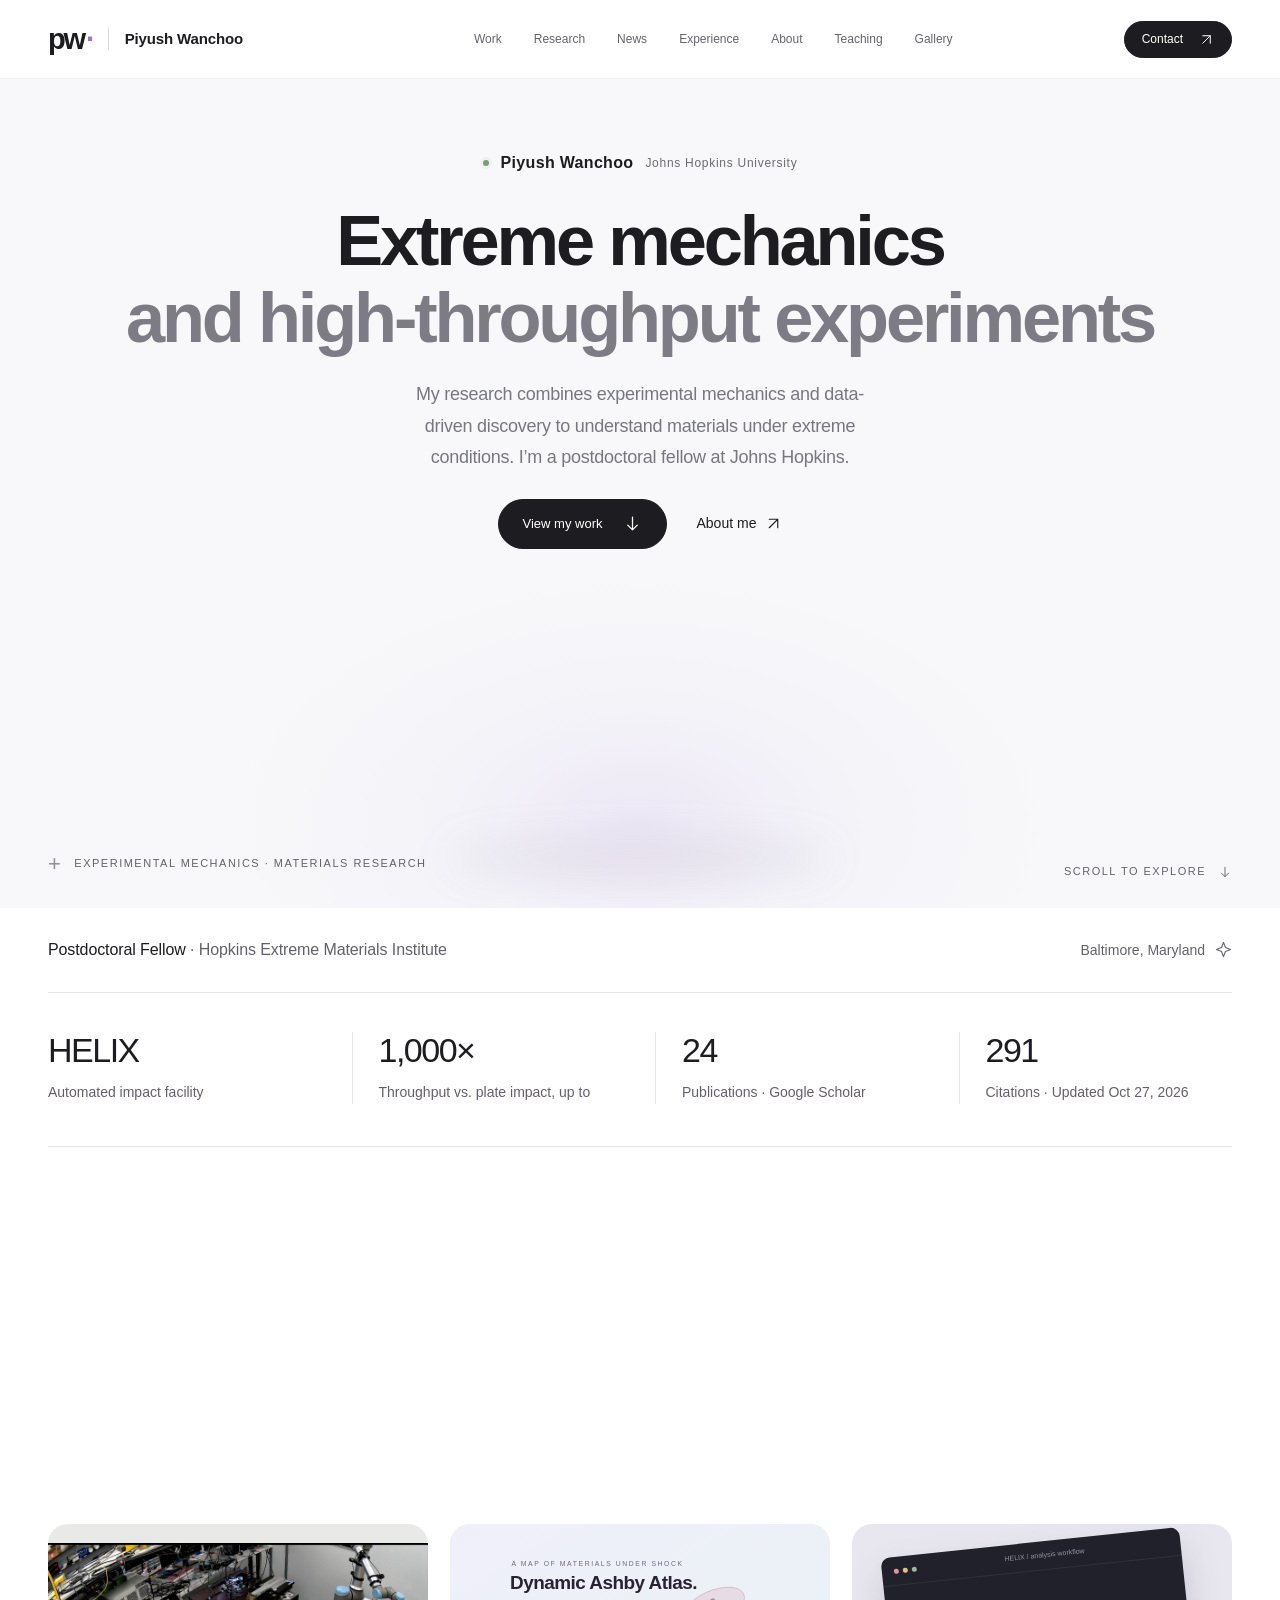
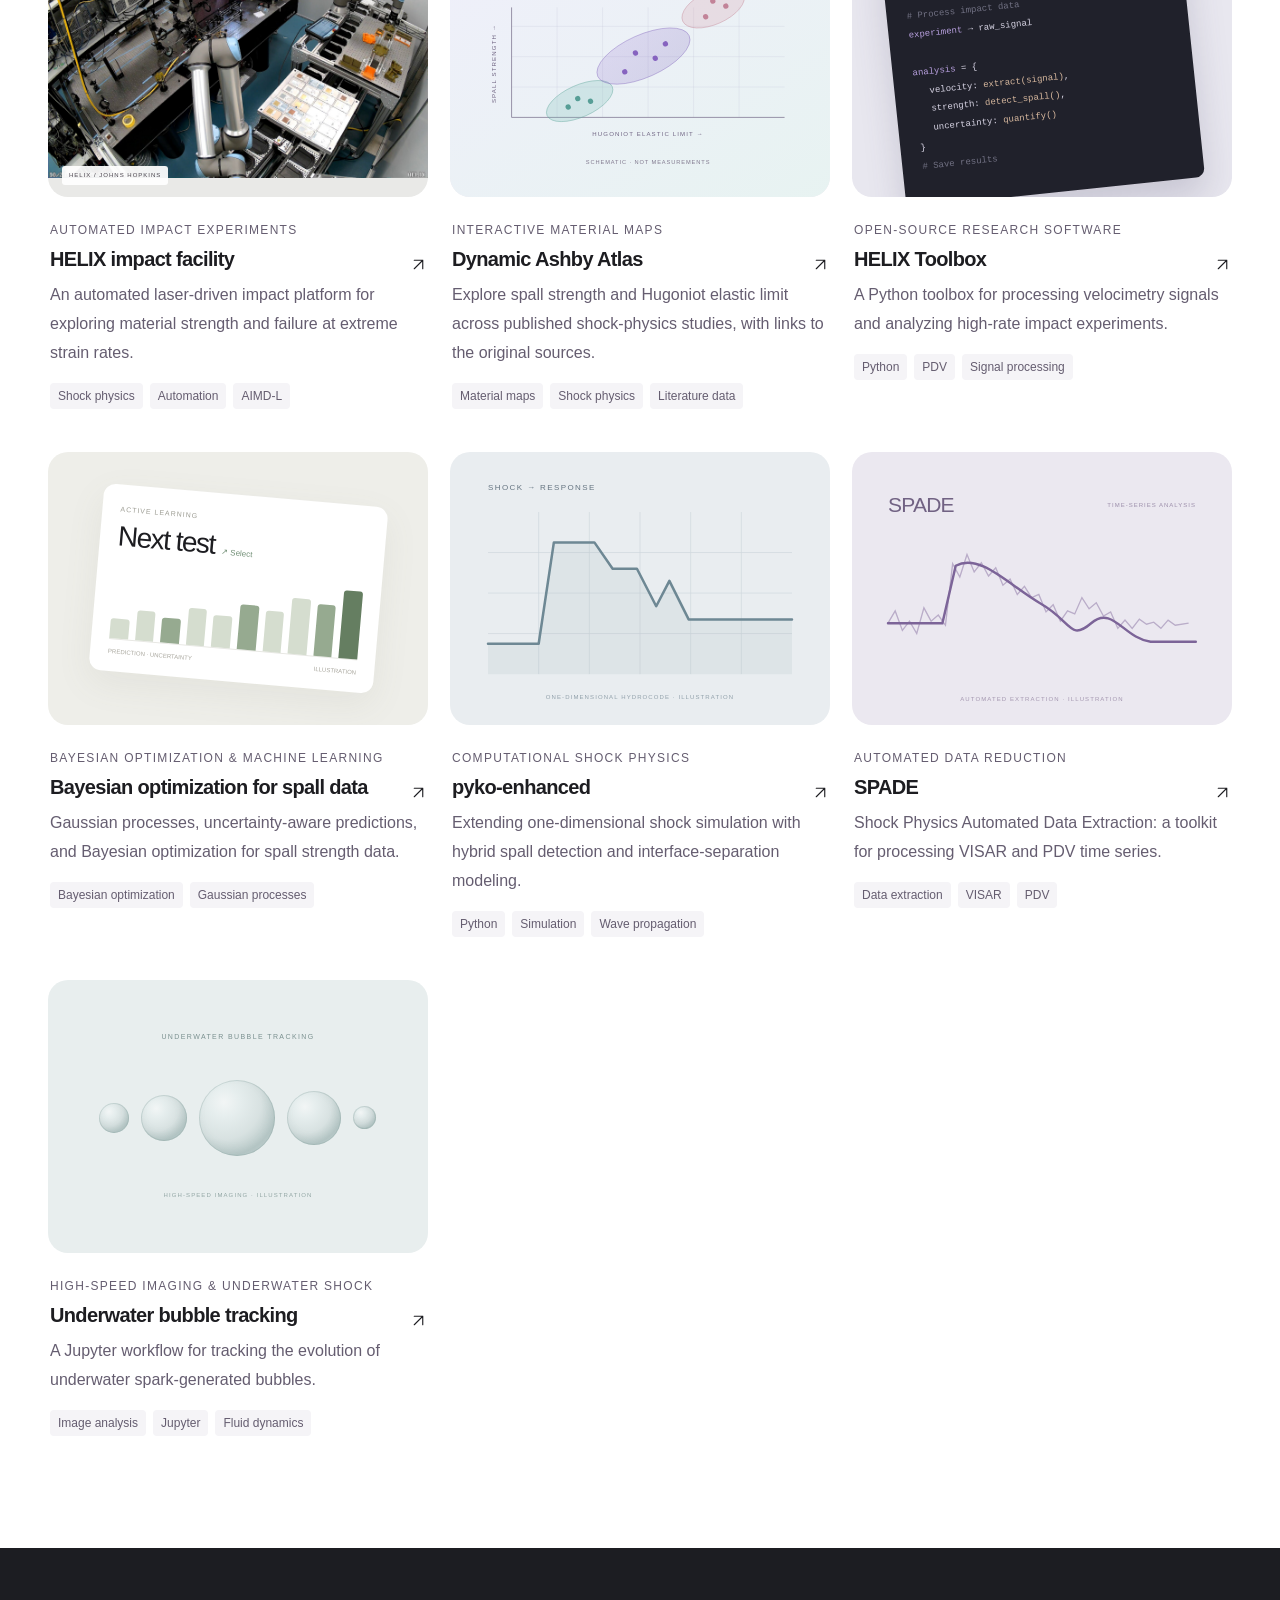
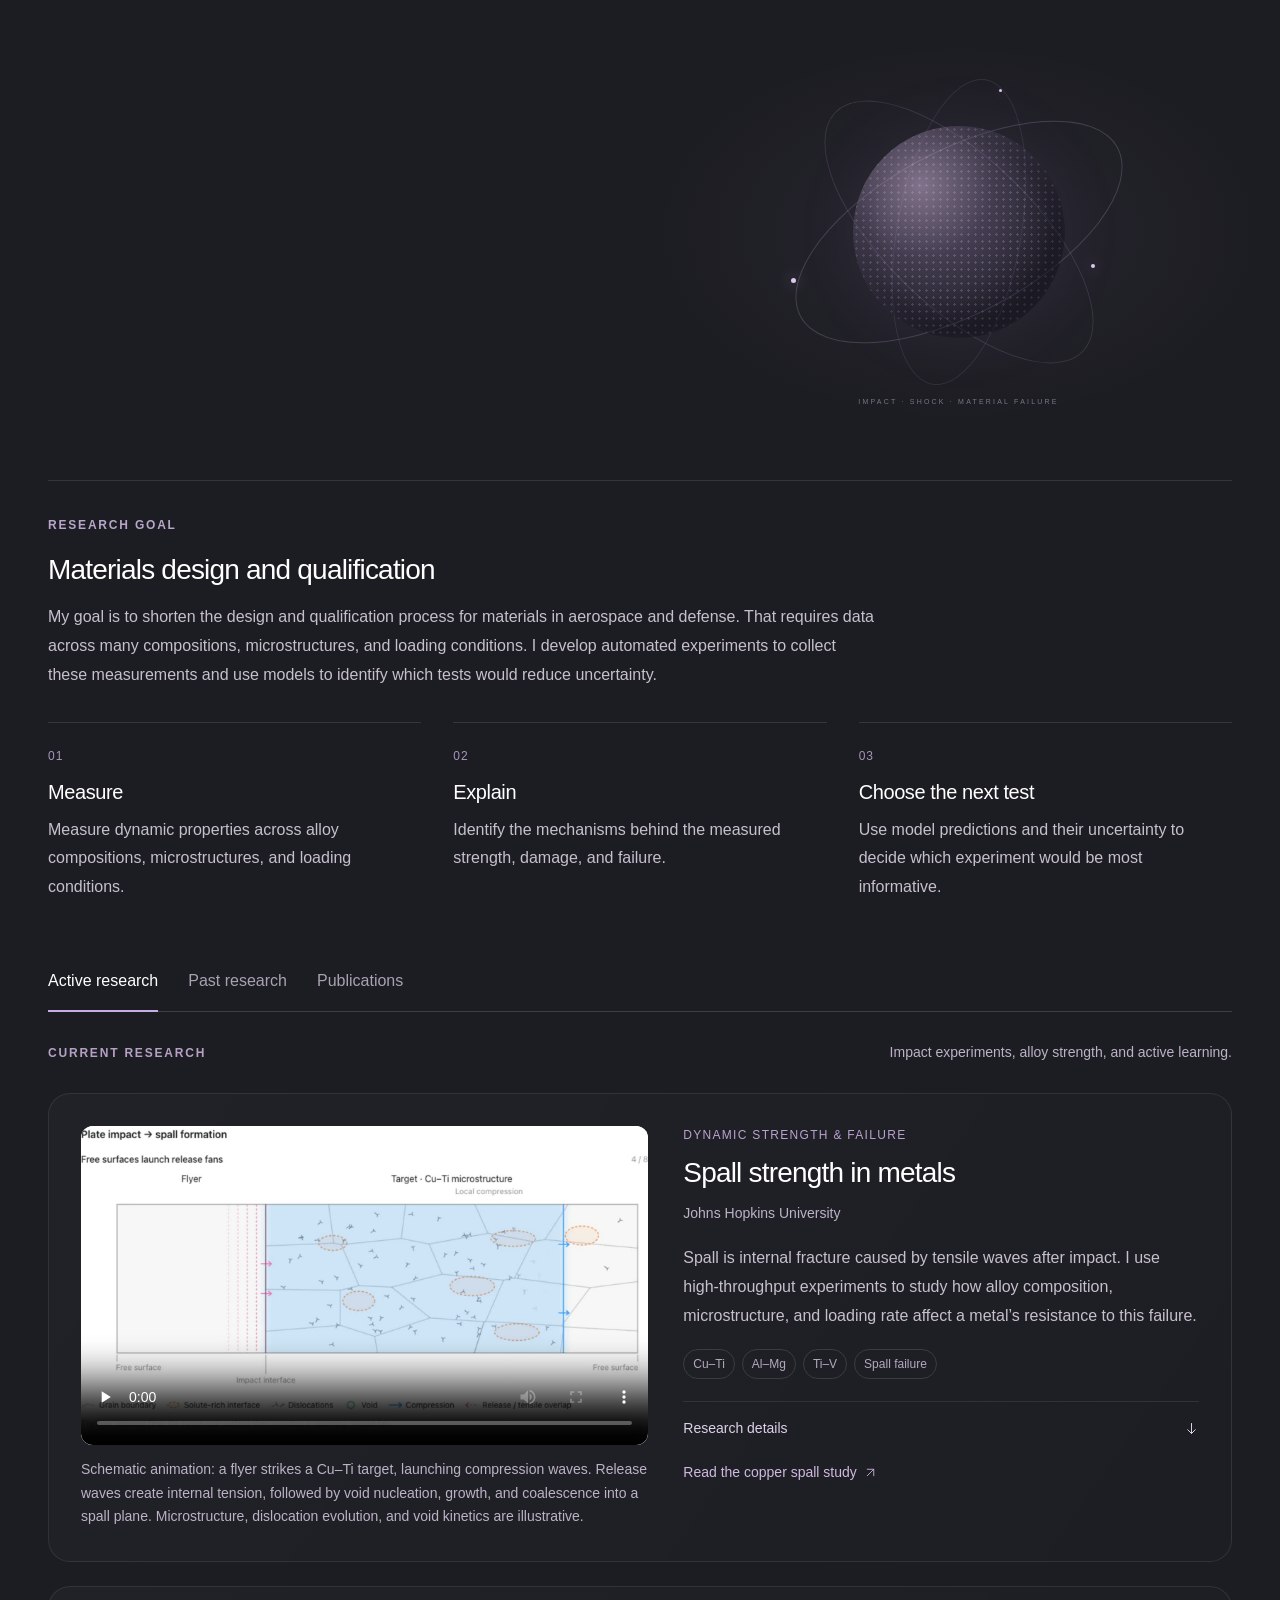
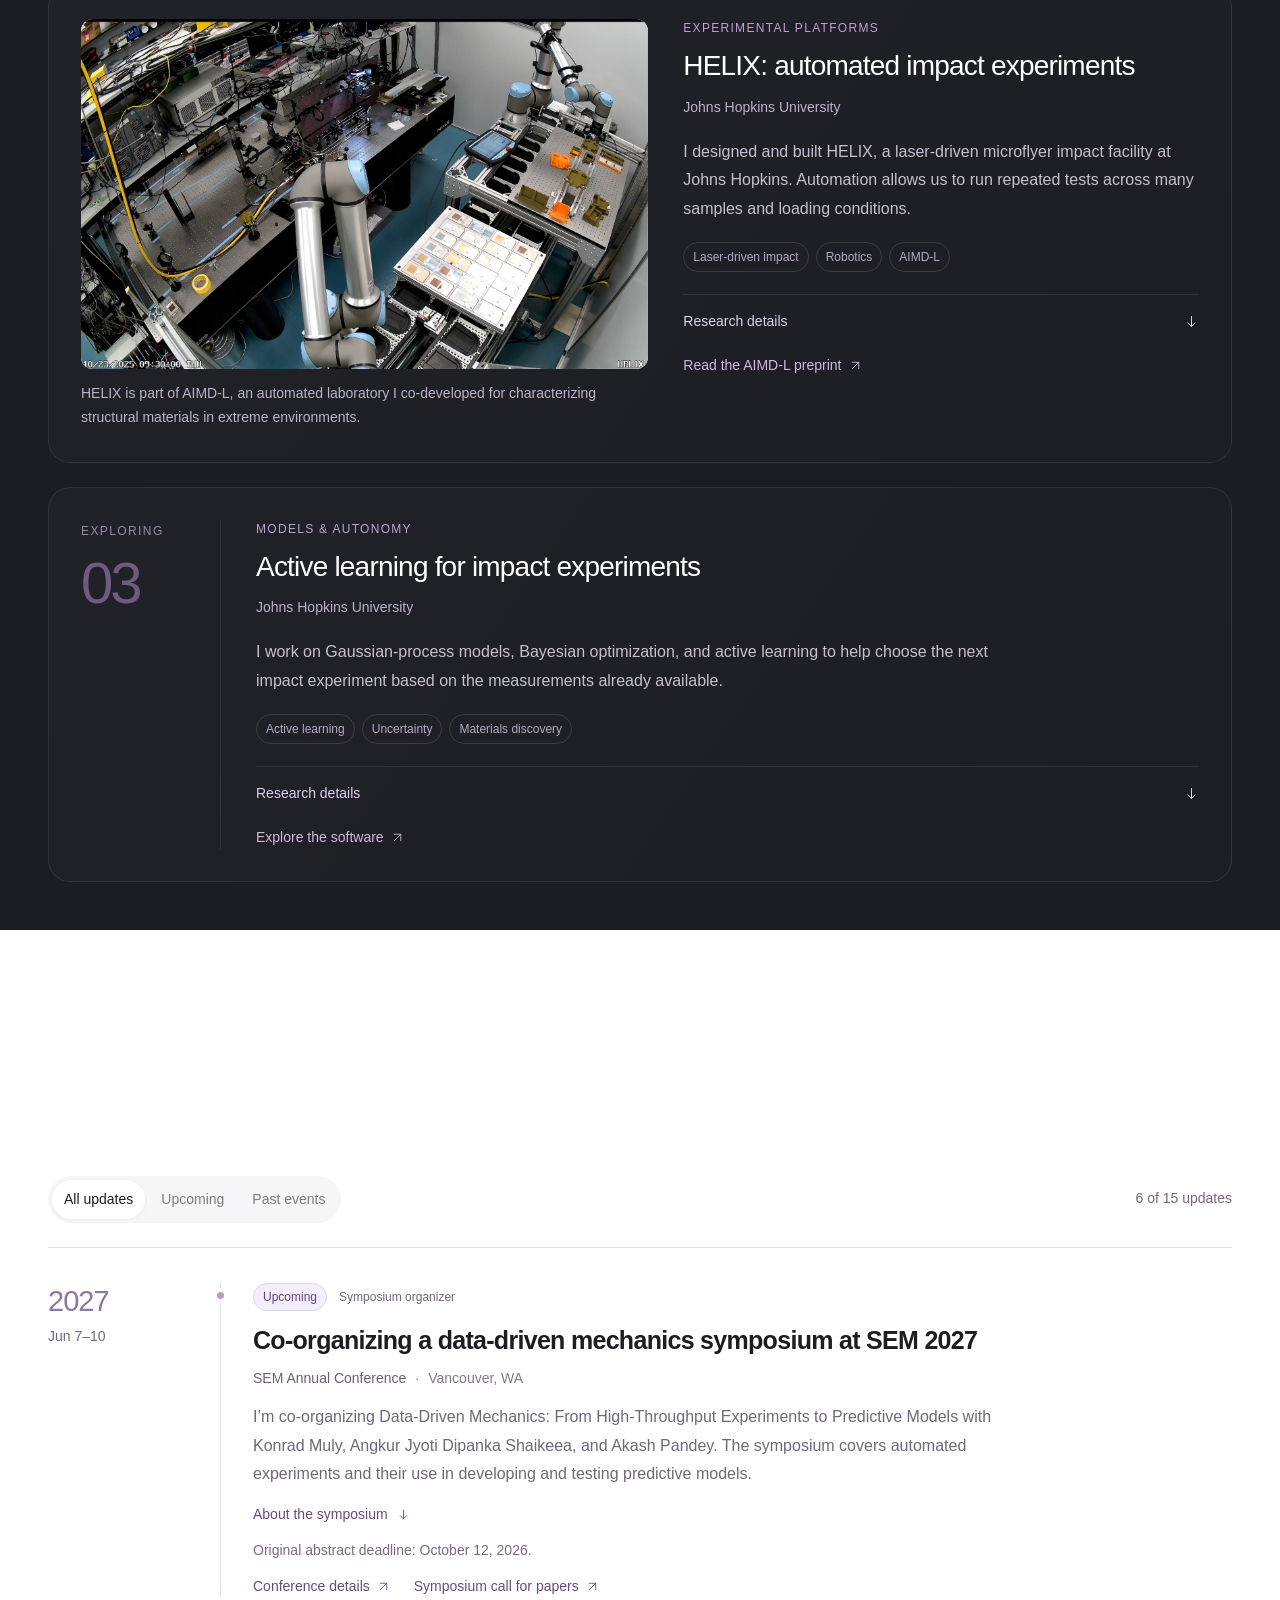
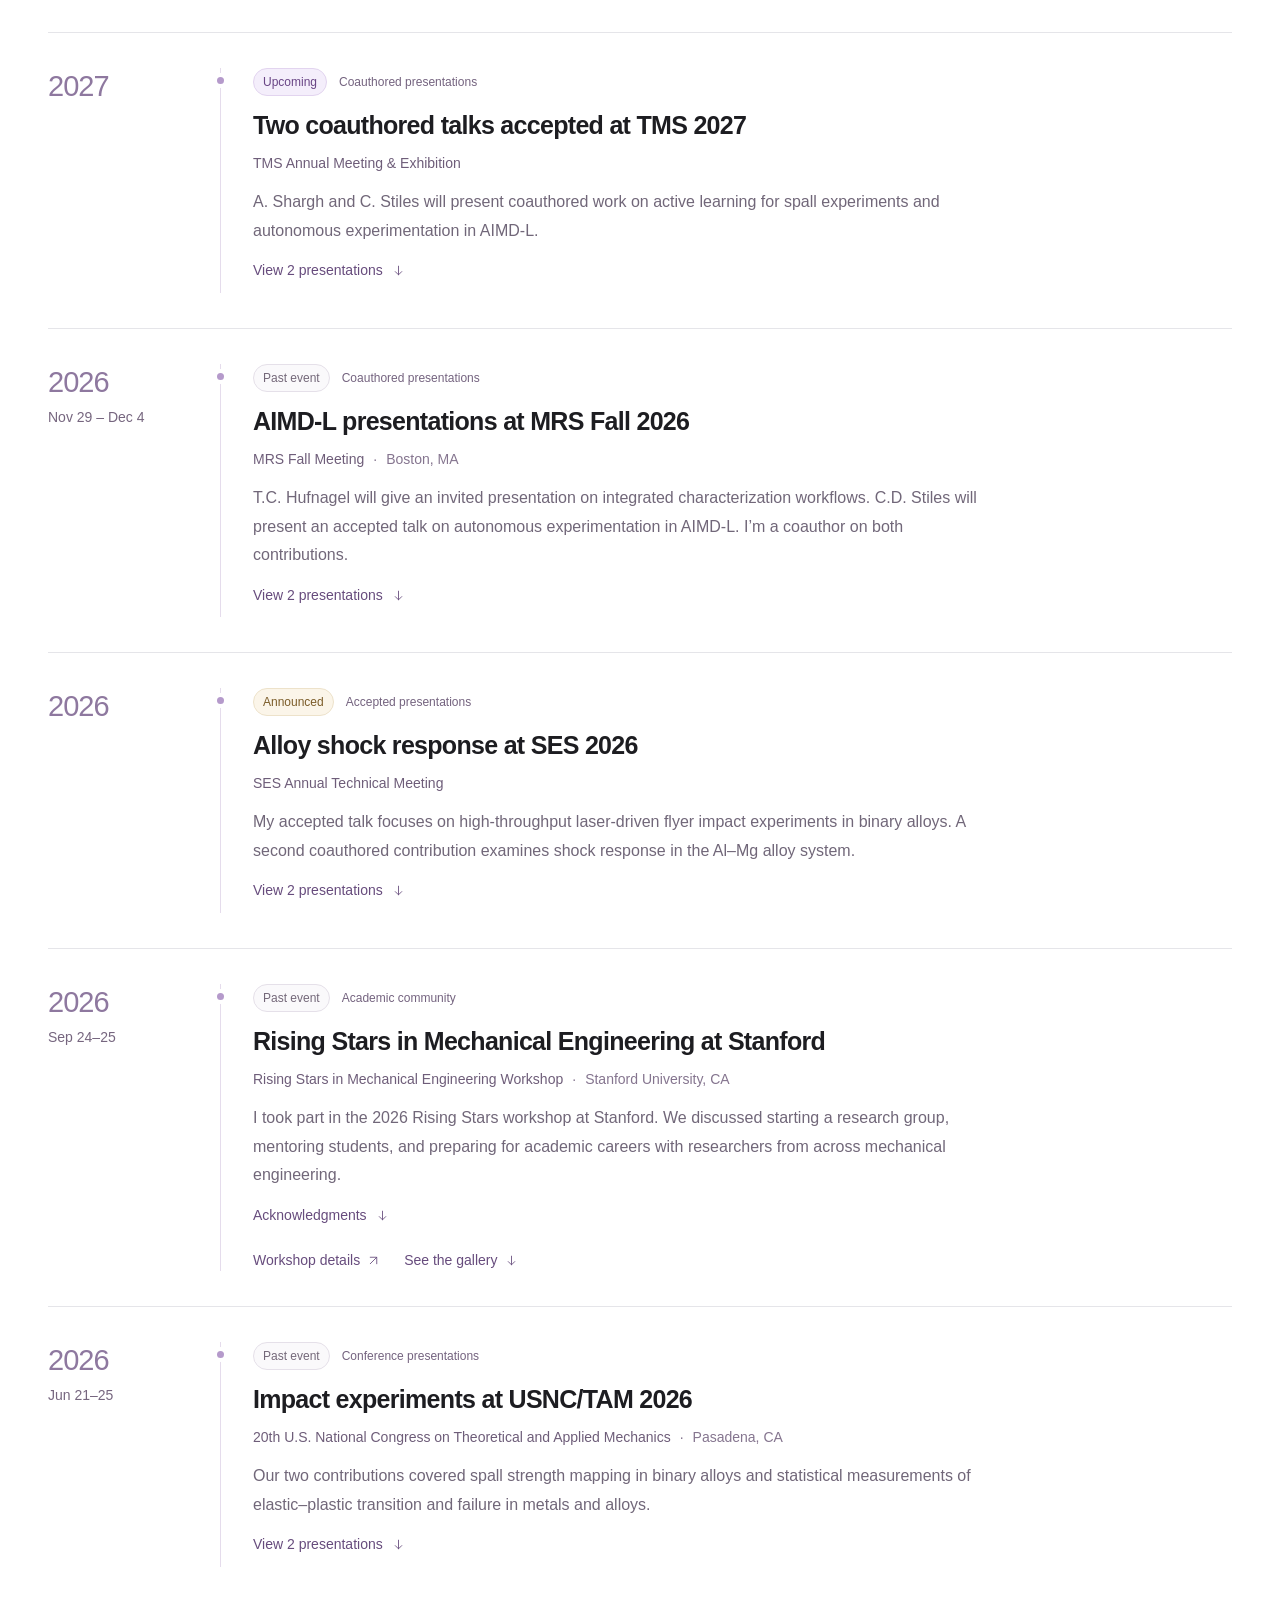
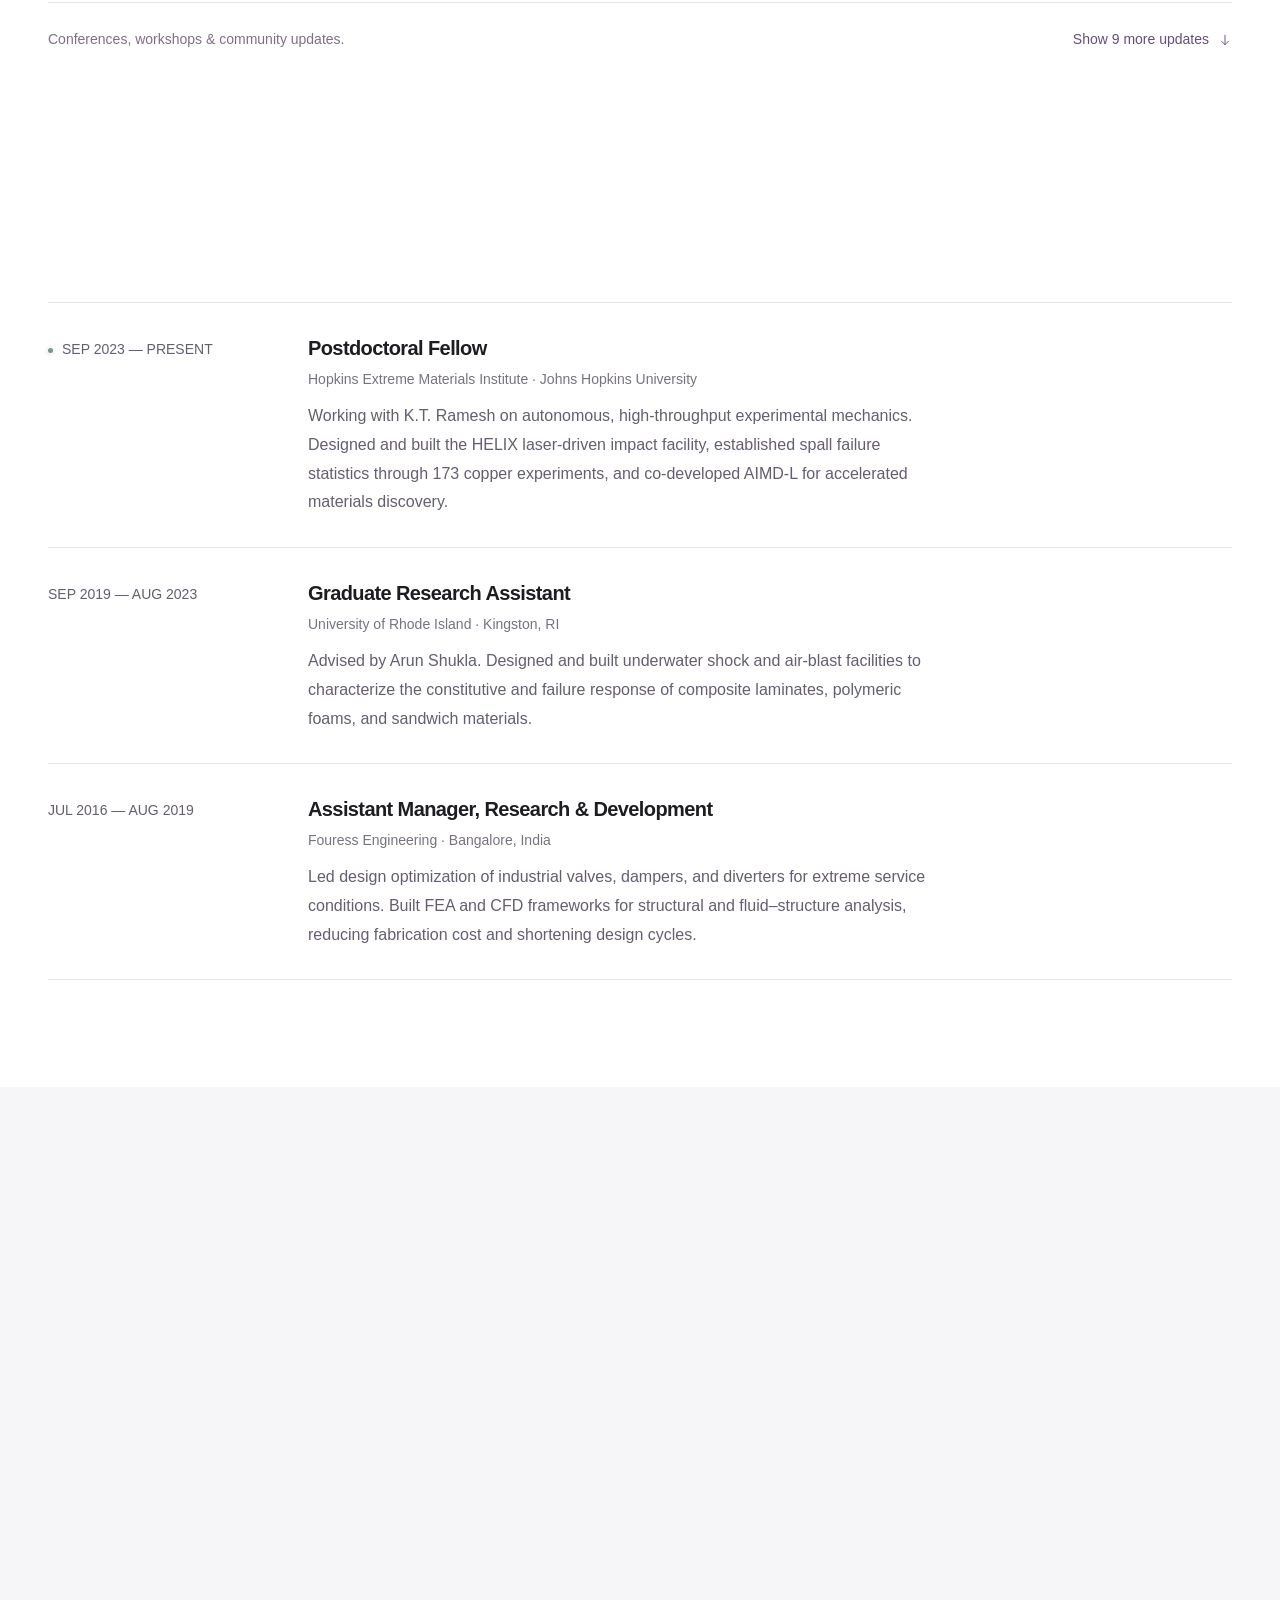
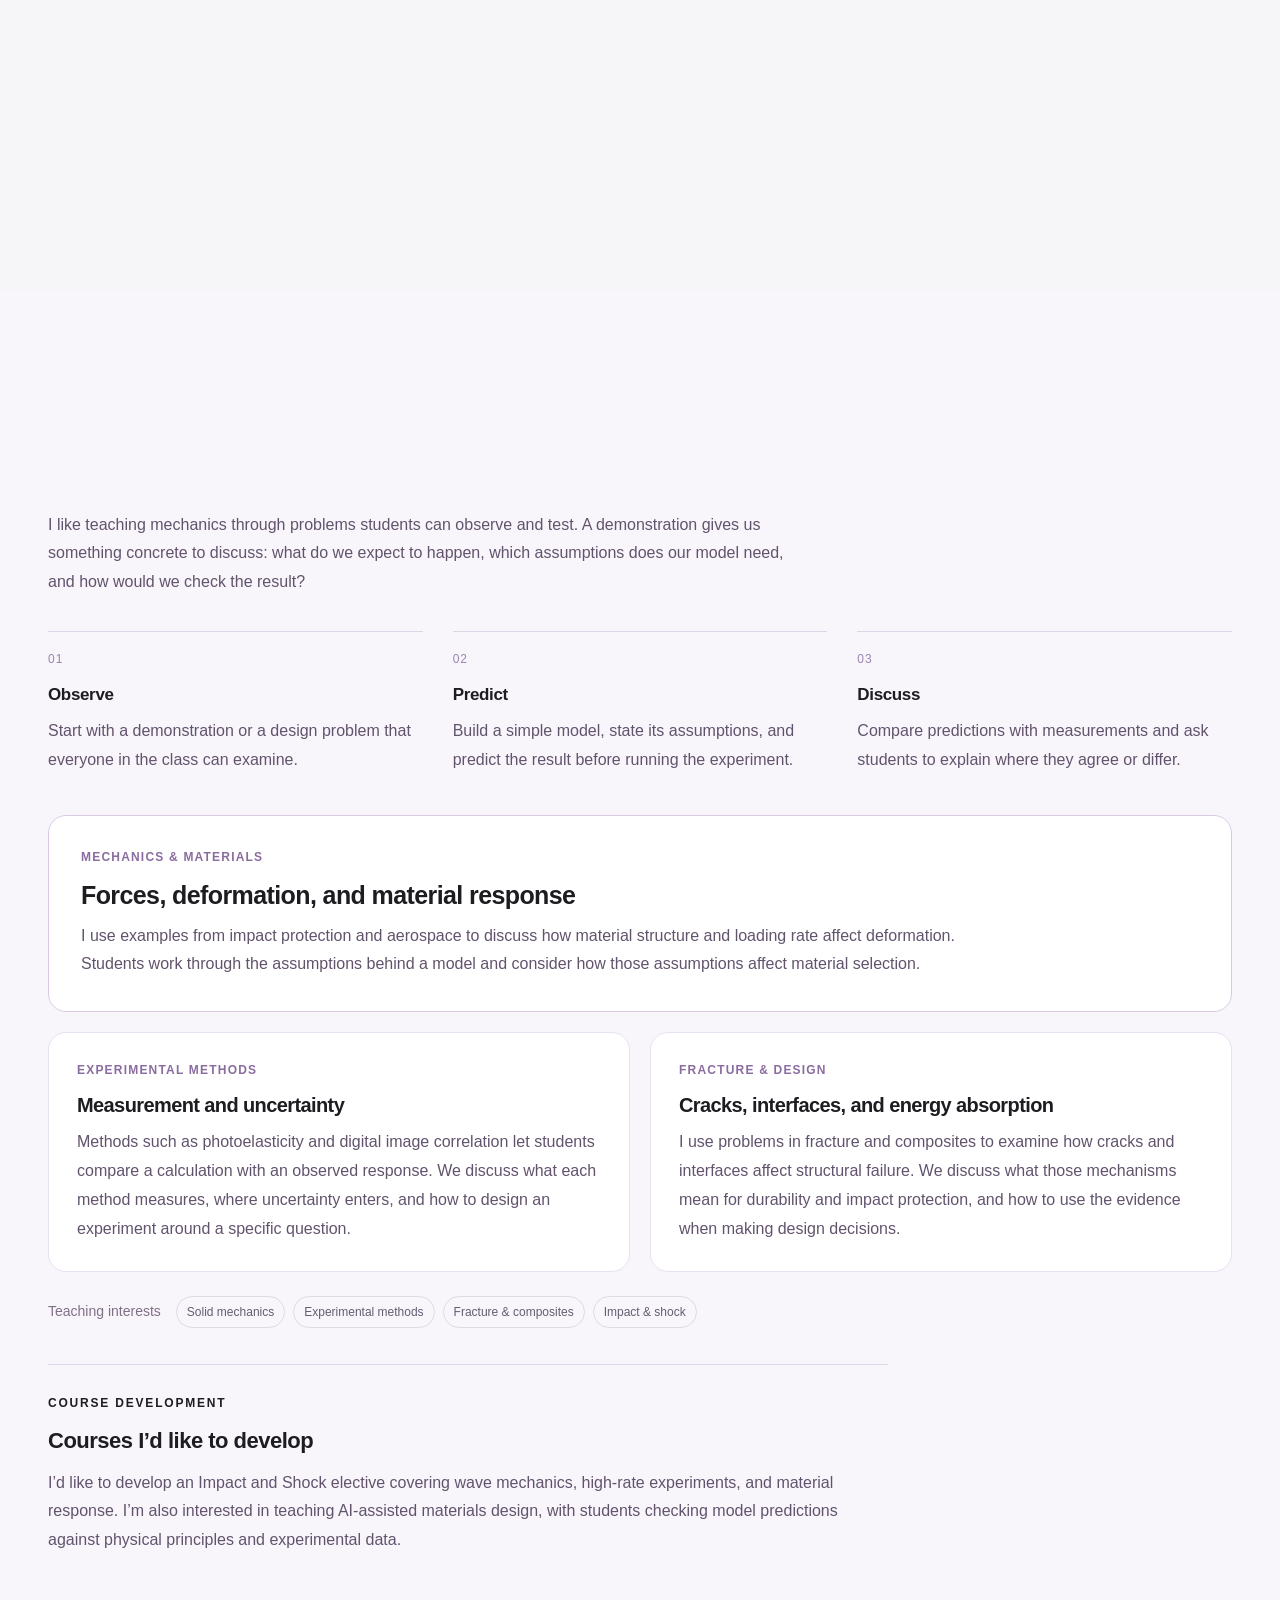
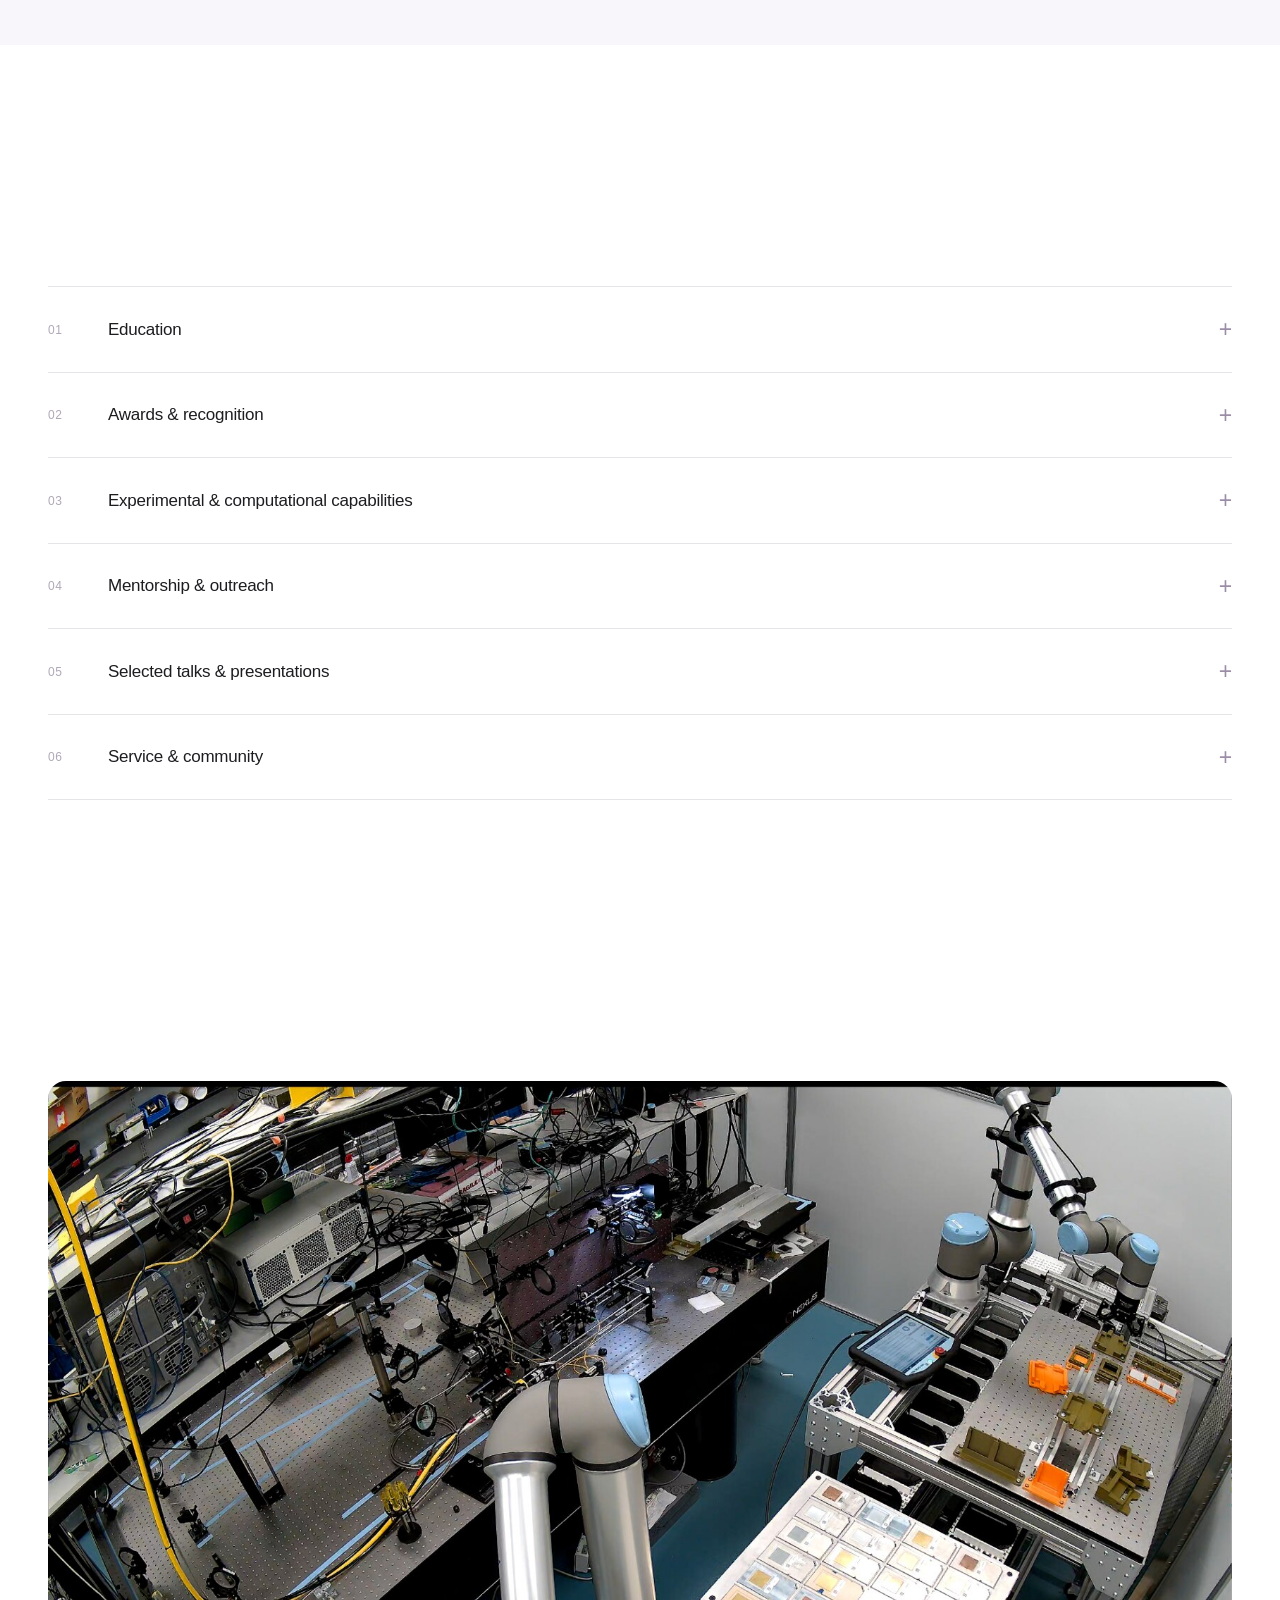
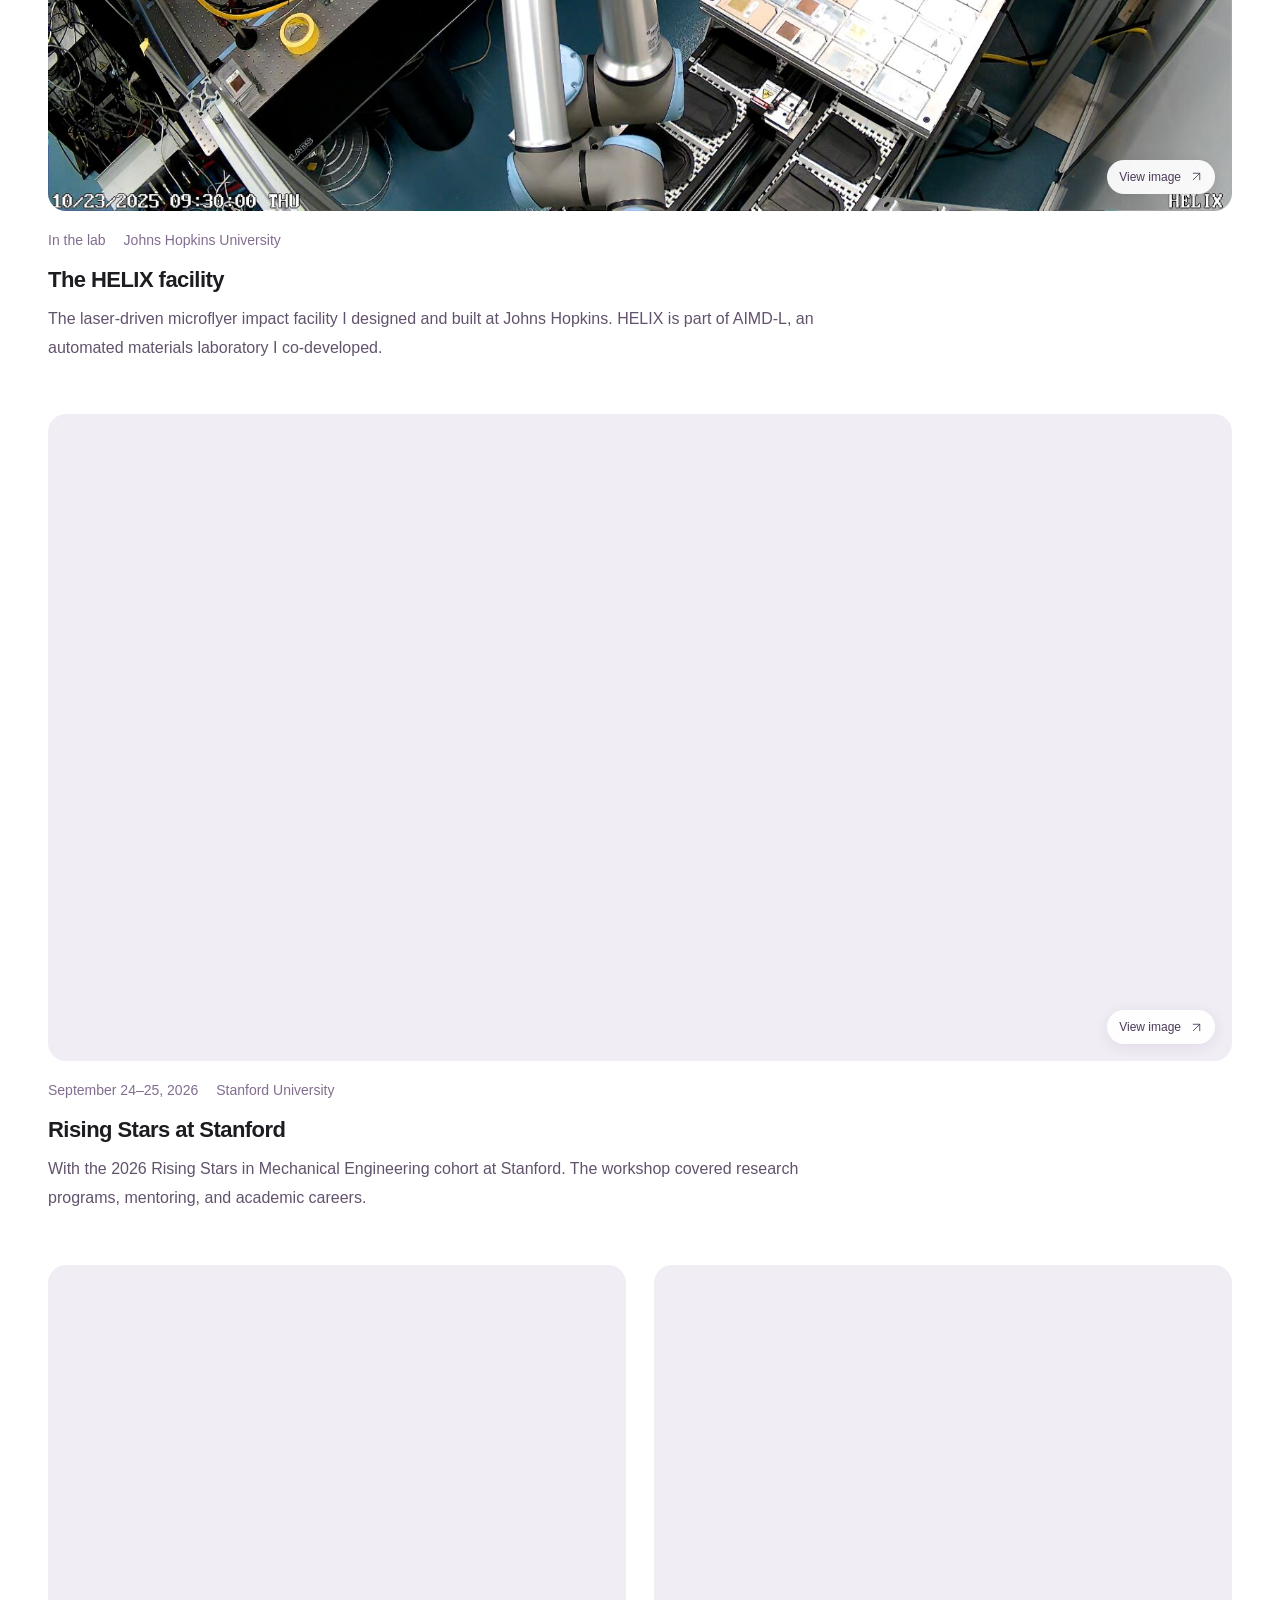
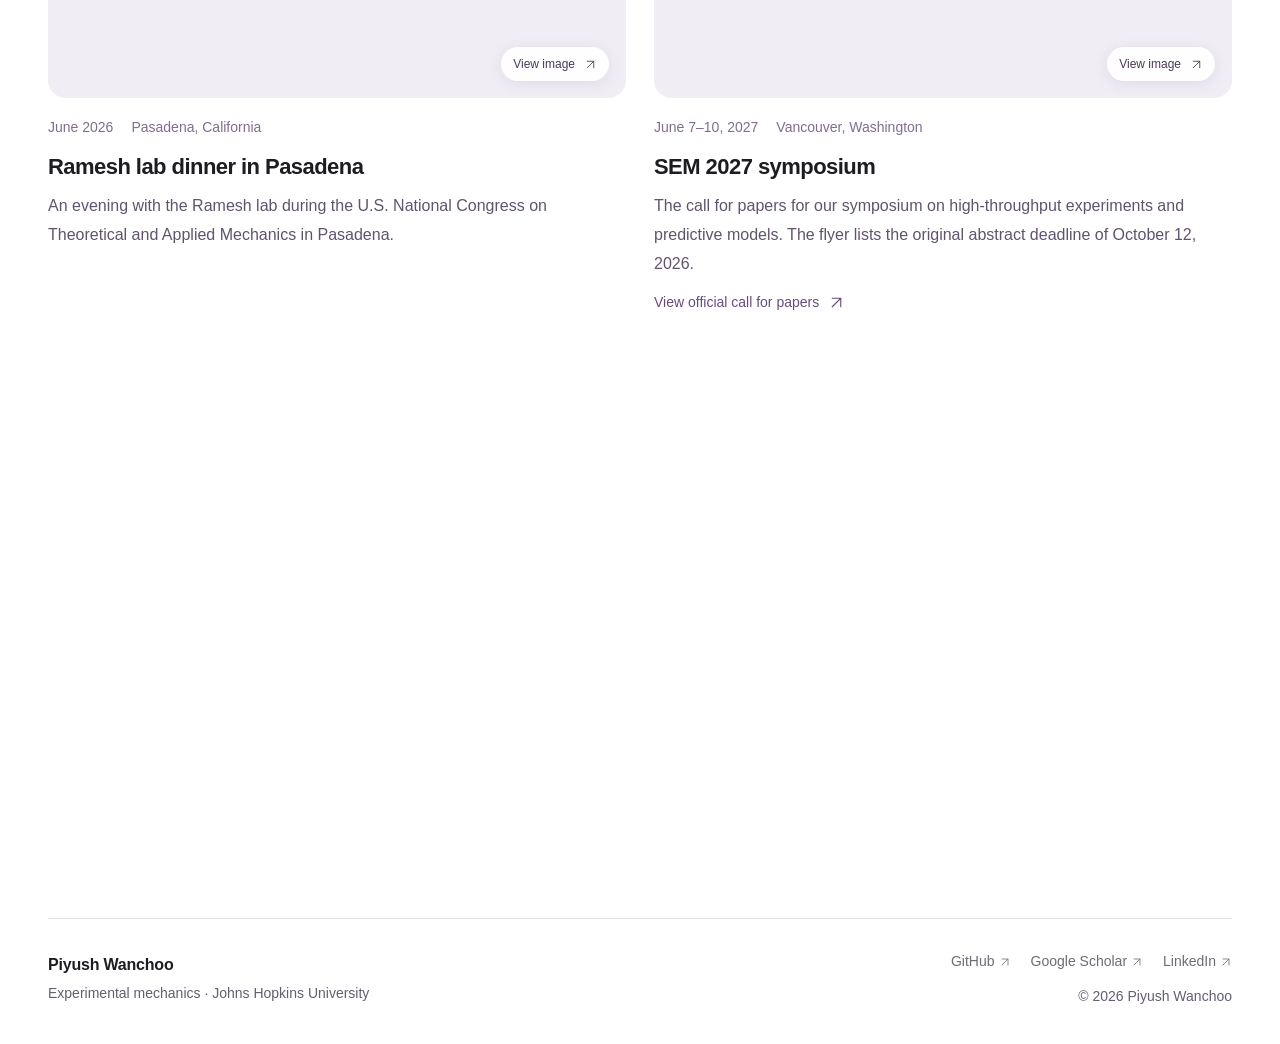
==== index.html @ 0301863c "Automatically refresh Google Scholar metrics and publications" ====
<!doctype html>
<html lang="en">
  <head>
    <meta charset="utf-8" />
    <meta http-equiv="Content-Security-Policy" content="default-src 'self'; script-src 'self' 'sha256-2sTbc2FcdmzVUO0XERD9Tv7NRhdJiIyGse3ygU1x+D0='; script-src-attr 'none'; style-src 'self'; style-src-attr 'none'; img-src 'self'; media-src 'self'; font-src 'self'; connect-src 'none'; object-src 'none'; frame-src 'none'; worker-src 'none'; base-uri 'none'; form-action 'none'" />
    <meta name="referrer" content="strict-origin-when-cross-origin" />
    <meta name="viewport" content="width=device-width, initial-scale=1" />
    <meta name="theme-color" content="#f8f8fa" />
    <meta name="description" content="Piyush Wanchoo studies materials under extreme conditions through experimental mechanics, high-throughput experiments, and data-driven discovery at Johns Hopkins." />
    <meta name="author" content="Piyush Wanchoo" />
    <meta property="og:site_name" content="Piyush Wanchoo" />
    <meta property="og:title" content="Piyush Wanchoo | Experimental Mechanics &amp; Materials Research" />
    <meta property="og:description" content="Extreme mechanics, high-throughput experiments, and data-driven materials discovery at Johns Hopkins University." />
    <meta property="og:type" content="website" />
    <meta property="og:url" content="https://piyushwanchoo.com/" />
    <link rel="canonical" href="https://piyushwanchoo.com/" />
    <title>Piyush Wanchoo | Experimental Mechanics &amp; Materials Research</title>
    <script type="application/ld+json">
      {
        "@context": "https://schema.org",
        "@graph": [
          {
            "@type": "WebSite",
            "@id": "https://piyushwanchoo.com/#website",
            "url": "https://piyushwanchoo.com/",
            "name": "Piyush Wanchoo",
            "publisher": { "@id": "https://piyushwanchoo.com/#person" }
          },
          {
            "@type": "ProfilePage",
            "@id": "https://piyushwanchoo.com/#profile",
            "url": "https://piyushwanchoo.com/",
            "name": "Piyush Wanchoo | Experimental Mechanics & Materials Research",
            "isPartOf": { "@id": "https://piyushwanchoo.com/#website" },
            "mainEntity": { "@id": "https://piyushwanchoo.com/#person" }
          },
          {
            "@type": "Person",
            "@id": "https://piyushwanchoo.com/#person",
            "name": "Piyush Wanchoo",
            "url": "https://piyushwanchoo.com/",
            "image": "https://piyushwanchoo.com/logo.jpg",
            "jobTitle": "Postdoctoral Fellow",
            "description": "Experimental mechanician, researcher, and educator studying materials under extreme loading.",
            "worksFor": { "@type": "CollegeOrUniversity", "name": "Johns Hopkins University", "url": "https://www.jhu.edu/" },
            "affiliation": { "@type": "Organization", "name": "Hopkins Extreme Materials Institute", "url": "https://hemi.jhu.edu/" },
            "sameAs": [
              "https://github.com/Piyushjhu",
              "https://scholar.google.com/citations?user=L0GoOBAAAAAJ&hl=en&oi=ao",
              "https://www.linkedin.com/in/piyush-wanchoo/"
            ]
          }
        ]
      }
    </script>
    <link rel="icon" href="./assets/favicon.svg" type="image/svg+xml" />
    <link rel="stylesheet" href="./styles.css" />
    <script src="./content.js" defer></script>
    <script src="./scholar-data.js" defer></script>
    <script src="./app.js" defer></script>
    <script src="./sculpture.js" defer></script>
  </head>
  <body>
    <a class="skip-link" href="#main">Skip to content</a>
    <header class="site-header">
      <nav class="nav shell" aria-label="Main navigation">
        <a class="wordmark" href="#home" aria-label="Piyush Wanchoo, home"><span class="monogram">pw<span>·</span></span><span class="wordmark-name" data-name>Piyush Wanchoo</span></a>
        <div class="nav-links" id="navigation">
          <a href="#work" data-nav="work">Work</a>
          <a href="#research" data-nav="research">Research</a>
          <a href="#news" data-nav="news">News</a>
          <a href="#journey" data-nav="journey">Experience</a>
          <a href="#about" data-nav="about">About</a>
          <a href="#teaching" data-nav="teaching">Teaching</a>
          <a href="#gallery" data-nav="gallery">Gallery</a>
        </div>
        <button class="button button-small nav-contact" type="button" data-contact>Contact <svg class="icon" aria-hidden="true"><use href="#arrow-up-right" /></svg></button>
        <button class="menu-toggle" type="button" aria-label="Open navigation" aria-controls="navigation" aria-expanded="false"><span></span><span></span></button>
      </nav>
    </header>

    <main id="main">
      <section class="hero" id="home" aria-labelledby="hero-title">
        <div class="hero-copy shell">
          <p class="eyebrow hero-eyebrow"><span class="status-dot"></span><strong class="hero-name" data-name>Piyush Wanchoo</strong><span class="hero-affiliation">Johns Hopkins University</span></p>
          <h1 id="hero-title">Extreme mechanics<br /><span>and high-throughput experiments</span></h1>
          <p class="hero-description" data-hero-description>My research combines experimental mechanics and data-driven discovery to understand materials under extreme conditions. I’m a postdoctoral fellow at Johns Hopkins.</p>
          <div class="hero-actions"><a class="button" href="#work">View my work <svg class="icon" aria-hidden="true"><use href="#arrow-down" /></svg></a><a class="text-link" href="#about">About me <svg class="icon" aria-hidden="true"><use href="#arrow-up-right" /></svg></a></div>
        </div>
        <div class="hero-visual" aria-hidden="true">
          <div class="sculpture-glow"></div>
          <canvas id="sculpture" width="1400" height="550"></canvas>
          <div class="sculpture-shadow"></div>
          <div class="visual-note"><span class="mini-cross">+</span> EXPERIMENTAL MECHANICS · MATERIALS RESEARCH</div>
          <div class="visual-index">SCROLL TO EXPLORE <svg class="icon"><use href="#arrow-down" /></svg></div>
        </div>
      </section>

      <div class="intro-strip shell"><p>Postdoctoral Fellow <span>· Hopkins Extreme Materials Institute</span></p><span class="intro-signature">Baltimore, Maryland <svg class="icon" aria-hidden="true"><use href="#sparkle" /></svg></span></div>
      <div class="metrics shell" id="metrics" aria-label="Research highlights"></div>

      <section class="section shell" id="work" aria-labelledby="work-title">
        <div class="section-top reveal"><div><p class="eyebrow">01 / SELECTED WORK</p><h2 id="work-title">Experiments<br /><span>and software</span></h2></div><div class="section-aside"><p>Experimental facilities and analysis tools<br />I build and contribute to.</p><a class="text-link" href="#projects" id="github-link" hidden>View GitHub profile <svg class="icon" aria-hidden="true"><use href="#arrow-up-right" /></svg></a></div></div>
        <div class="project-controls reveal"><div class="filter-tabs" role="group" aria-label="Filter projects"><button type="button" class="filter active" data-filter="all" aria-pressed="true">All work</button><button type="button" class="filter" data-filter="code" aria-pressed="false">Software & tools</button><button type="button" class="filter" data-filter="experiments" aria-pressed="false">Experiments</button></div><span class="sample-label" id="sample-label" hidden>Illustrative projects</span></div>
        <div class="projects-grid" id="projects" aria-live="polite"></div>
      </section>

      <section class="research-section" id="research" aria-labelledby="research-title">
        <div class="research-inner shell">
          <div class="research-copy reveal"><p class="eyebrow">02 / RESEARCH & PUBLICATIONS</p><h2 id="research-title">Strength, damage,<br /><span>and failure</span></h2><p class="research-description" data-research-description>I study how metals, composites, and foams respond to impact and shock. My current work combines automated experiments and statistical models to measure dynamic strength, explain failure, and choose which materials and loading conditions to test next.</p><a class="text-link light-link" href="#research-tabs">Explore research <svg class="icon" aria-hidden="true"><use href="#arrow-down" /></svg></a></div>
          <div class="research-art" aria-hidden="true"><div class="orbital orbital-one"></div><div class="orbital orbital-two"></div><div class="orbital orbital-three"></div><div class="research-orb"></div><span class="orb-point point-one"></span><span class="orb-point point-two"></span><span class="orb-point point-three"></span><div class="art-label">IMPACT · SHOCK · MATERIAL FAILURE</div></div>
        </div>
        <div class="research-vision shell"><p class="eyebrow">RESEARCH GOAL</p><h3 id="research-vision-title"></h3><p id="research-vision-description"></p><ol class="research-steps" id="research-steps"></ol></div>
        <div class="research-tabs shell" id="research-tabs" role="tablist" aria-label="Explore research"><button type="button" id="research-tab-active" role="tab" tabindex="0" aria-selected="true" aria-controls="research-panel-active" data-research-tab="active">Active research</button><button type="button" id="research-tab-past" role="tab" aria-selected="false" aria-controls="research-panel-past" tabindex="-1" data-research-tab="past">Past research</button><button type="button" id="research-tab-publications" role="tab" aria-selected="false" aria-controls="research-panel-publications" tabindex="-1" data-research-tab="publications">Publications</button></div>
        <div class="research-panel shell" id="research-panel-active" role="tabpanel" aria-labelledby="research-tab-active" tabindex="0"><div class="research-panel-heading"><p class="eyebrow">CURRENT RESEARCH</p><p>Impact experiments, alloy strength, and active learning.</p></div><div class="research-studies" id="active-research"></div></div>
        <div class="research-panel shell" id="research-panel-past" role="tabpanel" aria-labelledby="research-tab-past" tabindex="0" hidden><div class="research-panel-heading"><p class="eyebrow">DOCTORAL RESEARCH</p><p>Composites and polymeric foams under blast and shock loading.</p></div><div class="research-studies" id="past-research"></div></div>
        <div class="research-panel" id="research-panel-publications" role="tabpanel" aria-labelledby="research-tab-publications" tabindex="0" hidden>
          <div class="publication-toolbar shell"><div class="filter-tabs publication-tabs" role="group" aria-label="Filter publications"><button class="filter active" type="button" data-paper-filter="selected" aria-pressed="true">Selected papers</button><button class="filter" type="button" data-paper-filter="all" aria-pressed="false">Journal articles (14)</button><button class="filter" type="button" data-paper-filter="scholar" aria-pressed="false" hidden>Google Scholar</button><button class="filter" type="button" data-paper-filter="progress" aria-pressed="false">Preprints & in progress</button></div><span class="scholar-metrics" id="scholar-metrics">h-index 9 · i10-index 9 <span> / SEP 2026</span></span></div>
          <div class="publications shell" id="publications" aria-live="polite"></div>
          <div class="publications-bottom shell"><a class="text-link light-link" href="https://scholar.google.com/citations?user=L0GoOBAAAAAJ&amp;hl=en&amp;oi=ao" target="_blank" rel="noopener noreferrer" id="scholar-link">View on Google Scholar <svg class="icon" aria-hidden="true"><use href="#arrow-up-right" /></svg></a><span id="publication-source-note">Publication details and metrics: September 2026 CV</span></div>
        </div>
      </section>

      <section class="section shell news-section" id="news" aria-labelledby="news-title">
        <div class="section-top reveal"><div><p class="eyebrow">03 / NEWS & UPDATES</p><h2 id="news-title">News &amp; updates</h2></div><div class="section-aside"><p>Conference presentations, workshops,<br />and symposium announcements.</p><a class="text-link" href="https://www.linkedin.com/in/piyush-wanchoo/" target="_blank" rel="noopener noreferrer" id="news-linkedin-link">Connect on LinkedIn <svg class="icon" aria-hidden="true"><use href="#arrow-up-right" /></svg></a></div></div>
        <div class="news-controls"><div class="filter-tabs" role="group" aria-label="Filter news"><button type="button" class="filter active" data-news-filter="all" aria-pressed="true">All updates</button><button type="button" class="filter" data-news-filter="upcoming" aria-pressed="false">Upcoming</button><button type="button" class="filter" data-news-filter="past" aria-pressed="false">Past events</button></div><span class="news-count" id="news-count" role="status"></span></div>
        <ol class="news-feed" id="news-stories"></ol>
        <div class="news-bottom"><span>Conferences, workshops & community updates.</span><button class="text-link" id="news-toggle" type="button" aria-expanded="false" aria-controls="news-stories" hidden>Show more updates <svg class="icon" aria-hidden="true"><use href="#arrow-down" /></svg></button></div>
      </section>

      <section class="section shell journey-section" id="journey" aria-labelledby="journey-title">
        <div class="section-top reveal"><div><p class="eyebrow">04 / EXPERIENCE</p><h2 id="journey-title">Research &amp; industry</h2></div><p class="section-aside">My work at Johns Hopkins,<br />Rhode Island, and Fouress Engineering.</p></div>
        <div class="timeline" id="timeline"></div>
        <a class="text-link resume-link" id="resume-link" hidden>Download my résumé <svg class="icon" aria-hidden="true"><use href="#arrow-down" /></svg></a>
      </section>

      <section class="about-section" id="about" aria-labelledby="about-title">
        <div class="about-grid shell">
          <div class="about-image-wrap reveal"><div class="portrait-frame"><img class="portrait" src="./logo.jpg" width="250" height="250" alt="Piyush Wanchoo" loading="lazy" data-portrait /><span class="portrait-corner" aria-hidden="true">PW.</span></div><span class="photo-note"><span class="status-dot"></span> PIYUSH WANCHOO · BALTIMORE, MD</span></div>
          <div class="about-copy reveal"><p class="eyebrow">05 / ABOUT</p><h2 id="about-title">About me</h2><div class="about-bio" id="about-bio"><p>I’m Piyush, a postdoctoral fellow at the Hopkins Extreme Materials Institute at Johns Hopkins University, working with K.T. Ramesh. My research is in experimental mechanics, with a focus on impact, shock, and material failure.</p></div><div class="interests" id="interests"><span>Experimental mechanics</span><span>Autonomous laboratories</span><span>Data-driven materials</span></div><a class="text-link" href="#academic">Education &amp; service <svg class="icon" aria-hidden="true"><use href="#arrow-down" /></svg></a></div>
        </div>
      </section>

      <section class="teaching-section" id="teaching" aria-labelledby="teaching-title">
        <div class="shell"><div class="section-top reveal"><div><p class="eyebrow">06 / TEACHING & MENTORSHIP</p><h2 id="teaching-title">Teaching &amp; mentoring</h2></div><p class="section-aside">Mechanics taught through demonstrations,<br />models, and measurements.</p></div><p class="teaching-intro" id="teaching-intro"></p><div class="teaching-principles" id="teaching-principles"></div><div class="teaching-courses" id="teaching-courses"></div><div class="teaching-interests"><span>Teaching interests</span><div class="interests" id="teaching-areas"></div></div><div class="teaching-outlook"><p class="eyebrow">COURSE DEVELOPMENT</p><h3 id="teaching-outlook-title"></h3><p id="teaching-outlook-text"></p></div></div>
      </section>

      <section class="academic-section section shell" id="academic" aria-labelledby="academic-title"><div class="section-top reveal"><div><p class="eyebrow">07 / ACADEMIC BACKGROUND</p><h2 id="academic-title">Education &amp; service</h2></div><p class="section-aside">Degrees, awards, technical experience,<br />mentoring, and professional service.</p></div><div class="academic-accordion" id="academic-accordion"></div></section>

      <section class="gallery-section section shell" id="gallery" aria-labelledby="gallery-title"><div class="section-top reveal"><div><p class="eyebrow">08 / GALLERY</p><h2 id="gallery-title">Lab &amp; conference photos</h2></div><p class="section-aside">Photos from the lab, workshops,<br />and conferences.</p></div><div class="gallery-grid" id="gallery-grid"></div></section>

      <section class="contact-section shell reveal" aria-labelledby="contact-title"><p class="eyebrow">CONTACT</p><h2 id="contact-title">Get in touch<span class="contact-asterisk" aria-hidden="true">✳</span></h2><button class="button" type="button" data-contact>Email me <svg class="icon" aria-hidden="true"><use href="#arrow-up-right" /></svg></button><p class="contact-affiliation">Hopkins Extreme Materials Institute<br />Johns Hopkins University · Baltimore, MD</p></section>
    </main>

    <footer class="site-footer shell"><div><a class="footer-name" href="#home" data-name>Piyush Wanchoo</a><p>Experimental mechanics · Johns Hopkins University</p></div><div class="footer-right"><div class="social-links" id="social-links"></div><span>© <span id="year">2026</span> <span data-name>Piyush Wanchoo</span></span></div></footer>

    <dialog class="detail-dialog" id="detail-dialog" aria-labelledby="dialog-title"><button class="dialog-close" type="button" aria-label="Close dialog"><svg class="icon" aria-hidden="true"><use href="#close" /></svg></button><div id="dialog-content"></div></dialog>
    <noscript><div class="noscript-note">JavaScript is turned off. You can still explore this page; project and publication details need JavaScript.</div></noscript>

    <svg class="svg-defs" xmlns="http://www.w3.org/2000/svg" aria-hidden="true"><defs><symbol id="arrow-up-right" viewBox="0 0 24 24"><path d="M6 18 18 6M6 6h12v12" /></symbol><symbol id="arrow-down" viewBox="0 0 24 24"><path d="M12 4v16m-6-6 6 6 6-6" /></symbol><symbol id="arrow-right" viewBox="0 0 24 24"><path d="M4 12h16m-6-6 6 6-6 6" /></symbol><symbol id="sparkle" viewBox="0 0 24 24"><path d="m12 2 2.8 7.2L22 12l-7.2 2.8L12 22l-2.8-7.2L2 12l7.2-2.8L12 2Z" /></symbol><symbol id="close" viewBox="0 0 24 24"><path d="m6 6 12 12M6 18 18 6" /></symbol><symbol id="github" viewBox="0 0 24 24"><path d="M9 19c-4 1-4-2-6-2m12 5v-4a3.5 3.5 0 0 0-1-2.7c3.3-.4 6.7-1.6 6.7-7.3A5.7 5.7 0 0 0 19.2 4a5.3 5.3 0 0 0-.1-4S17.9-.4 15 1.5a14 14 0 0 0-7 0C5.1-.4 3.9 0 3.9 0a5.3 5.3 0 0 0-.1 4A5.7 5.7 0 0 0 2.3 8c0 5.7 3.4 6.9 6.7 7.3A3.5 3.5 0 0 0 8 18v4" transform="translate(1 1) scale(.9)" /></symbol></defs></svg>
  </body>
</html>
---- styles.css ----
@charset "UTF-8";

:root{--ink:#1d1d21;--muted:#77777f;--paper:#fff;--soft:#f6f6f8;--line:#e5e5e9;--accent:#c6a8ed;--font:-apple-system,BlinkMacSystemFont,"Helvetica Neue",Arial,sans-serif;--radius:24px}
*,*::before,*::after{box-sizing:border-box}
html{scroll-behavior:smooth;scroll-padding-top:100px}
body{margin:0;font-family:var(--font);color:var(--ink);background:var(--paper);-webkit-font-smoothing:antialiased;line-height:1.5}
body.modal-open{overflow:hidden}
button,a{-webkit-tap-highlight-color:transparent}
button,input{font:inherit}
button{cursor:pointer}
a{color:inherit;text-decoration:none}
button:disabled{cursor:default}
button:focus-visible,a:focus-visible,summary:focus-visible{outline:3px solid #7b58b6;outline-offset:6px}
button{color:inherit}
img{max-width:100%;display:block}
[hidden]{display:none!important}
::selection{background:#e3d6f4;color:#292332}
.shell{width:min(1200px,calc(100% - 96px));margin-inline:auto}
.icon{width:19px;height:19px;fill:none;stroke:currentColor;stroke-width:1.6;stroke-linecap:round;stroke-linejoin:round;flex-shrink:0}
.svg-defs{position:absolute;width:0;height:0;overflow:hidden}
.skip-link{position:fixed;top:8px;left:8px;z-index:100;background:var(--ink);color:#fff;padding:12px 20px;border-radius:10px;transform:translateY(-160%)}
.skip-link:focus{transform:translateY(0)}
.site-header{position:sticky;top:0;z-index:30;background:rgba(255,255,255,.83);backdrop-filter:blur(24px);-webkit-backdrop-filter:blur(24px);border-bottom:1px solid rgba(0,0,0,.06)}
.nav{height:78px;display:flex;align-items:center;justify-content:space-between;gap:28px}
.wordmark{display:flex;align-items:center;gap:16px;white-space:nowrap}
.monogram{font-size:29px;font-weight:750;letter-spacing:-2.2px;line-height:1}
.monogram span{color:#9c76c3;margin-left:2px}
.wordmark-name{font-size:13px;font-weight:600;letter-spacing:-.15px;border-left:1px solid #dadade;padding-left:16px}
.nav-links{display:flex;gap:32px;align-items:center;margin-left:60px}
.nav-links a{font-size:12px;color:#64646d;transition:color .2s;position:relative;padding:14px 0}
.nav-links a:hover,.nav-links a[aria-current]{color:var(--ink)}
.nav-links a[aria-current]::after{content:"";width:4px;height:4px;border-radius:50%;background:var(--ink);position:absolute;bottom:4px;left:calc(50% - 2px)}
.button{border:1px solid var(--ink);display:inline-flex;justify-content:center;align-items:center;gap:20px;color:#fff;background:var(--ink);min-height:50px;padding:13px 24px;border-radius:50px;font-size:13px;font-weight:500;transition:background .2s,transform .2s,box-shadow .2s}
.button:hover{background:#39393f;transform:translateY(-2px);box-shadow:0 5px 15px #00000012}
.button-small{font-size:12px;min-height:37px;padding:8px 17px;gap:16px}
.button-small .icon{width:15px;height:15px}
.button-outline{background:transparent;color:var(--ink);border-color:var(--line)}
.button-outline:hover{background:var(--soft)}
.menu-toggle{display:none;border:0;background:none;padding:12px 2px;width:30px}
.menu-toggle span{height:1px;background:var(--ink);display:block;width:24px;transition:transform .25s;margin:6px 0}
.hero{background:#f8f8fa;overflow:hidden;position:relative}
.hero-copy{position:relative;text-align:center;z-index:2;padding-top:70px;pointer-events:none}
.hero-copy a{pointer-events:auto}
.eyebrow{font-size:10px;font-weight:600;letter-spacing:1.8px;line-height:1.7;margin:0 0 24px}
.hero-eyebrow{display:inline-flex;align-items:center;gap:9px;font-size:9px;letter-spacing:1.8px;margin-bottom:25px;color:#6c6b73}
.status-dot{display:inline-block;width:6px;height:6px;flex-shrink:0;background:#769c79;border-radius:50%;box-shadow:0 0 0 3px #769c7912}
h1,h2,h3,p{margin-top:0}
h1{font-size:clamp(60px,7.3vw,100px);font-weight:620;line-height:1.035;letter-spacing:-6.5px;margin:0 0 23px}
h1 span{color:#7d7b83}
.hero-description{font-size:16px;color:#777780;line-height:1.65;letter-spacing:-.25px;margin:0 auto 25px;max-width:460px}
.hero-actions{display:flex;align-items:center;justify-content:center;gap:30px}
.text-link{border:0;background:none;display:inline-flex;align-items:center;gap:9px;padding:0;font-size:13px;font-weight:500;transition:gap .2s}
.text-link:hover{gap:15px}
.text-link .icon{width:17px;height:17px}
.hero-visual{height:360px;position:relative;max-width:1500px;margin:-1px auto 0;isolation:isolate}
#sculpture{width:100%;height:100%;position:absolute;inset:0;z-index:2}
.sculpture-glow{position:absolute;left:50%;bottom:0;transform:translateX(-50%);width:850px;height:340px;background:radial-gradient(ellipse at 50% 75%,#d6c6ed55 0%,#e7e2f340 30%,transparent 70%);z-index:0}
.sculpture-shadow{position:absolute;bottom:9%;left:35%;width:30%;height:10%;border-radius:100%;background:#90869e22;filter:blur(20px);z-index:1}
.visual-note,.visual-index{position:absolute;bottom:28px;font-size:8px;letter-spacing:1.5px;color:#88858e;display:flex;align-items:center;gap:12px;z-index:3}
.visual-note{left:48px}.visual-index{right:48px}.visual-index .icon{width:14px;height:14px}.mini-cross{font-size:22px;font-weight:200;color:#95909d}
.intro-strip{display:flex;align-items:center;justify-content:space-between;border-bottom:1px solid var(--line);padding-block:28px;gap:20px}
.intro-strip p{font-size:12px;letter-spacing:-.1px;margin:0}.intro-strip p span{color:var(--muted)}
.intro-signature{font-size:10px;color:var(--muted);display:flex;align-items:center;gap:10px;white-space:nowrap}.intro-signature .icon{width:17px;height:17px}
.section{padding-top:106px;padding-bottom:112px;scroll-margin-top:10px}
.section-top{display:flex;align-items:flex-end;justify-content:space-between;gap:40px;margin-bottom:43px}
.section-top .eyebrow{color:#88858e;margin-bottom:18px}
h2{font-size:clamp(40px,4.2vw,57px);font-weight:590;line-height:1.08;letter-spacing:-2.9px;margin-bottom:0}
h2>span{color:#8c8b93}
.section-aside{font-size:13px;line-height:1.7;color:var(--muted);padding-bottom:2px;margin-bottom:0}
.section-aside p{margin-bottom:13px}.section-aside .text-link{color:var(--ink);font-size:12px}
.project-controls{display:flex;justify-content:space-between;align-items:center;gap:15px;margin-bottom:26px}
.filter-tabs{display:flex;gap:4px;background:var(--soft);padding:4px;border-radius:30px}
.filter{border:0;background:transparent;padding:9px 17px;font-size:11px;color:#7d7b84;border-radius:25px;transition:background .2s,color .2s,box-shadow .2s}
.filter.active{background:#fff;box-shadow:0 1px 5px #0000000b;color:var(--ink)}
.sample-label{font-size:10px;color:#95929c;border:1px solid var(--line);padding:5px 9px;border-radius:5px;letter-spacing:.2px}
.projects-grid{display:grid;grid-template-columns:repeat(3,minmax(0,1fr));gap:22px;min-height:440px;align-content:start}
.project-card{border:0;padding:0;text-align:left;background:transparent;display:block;width:100%;border-radius:var(--radius)}
.project-image{height:273px;overflow:hidden;border-radius:20px;position:relative;background:#f2f0f5;display:flex;align-items:center;justify-content:center;transition:transform .4s,box-shadow .4s}
.project-card:hover .project-image{transform:translateY(-5px);box-shadow:0 15px 40px #24212a10}
.project-image>img{width:100%;height:100%;object-fit:cover}
.project-body{padding:23px 2px 0;position:relative}
.project-label{font-size:8px;letter-spacing:1.3px;color:#86808d;margin:0 0 11px;font-weight:500}
.project-body h3{font-size:20px;font-weight:580;letter-spacing:-.65px;line-height:1.3;margin:0 24px 9px 0}
.project-body>p:not(.project-label){font-size:12px;color:#86828d;line-height:1.75;margin-bottom:15px;max-width:310px}
.project-arrow{position:absolute;right:1px;top:48px;width:17px;height:17px;transition:transform .25s}.project-card:hover .project-arrow{transform:translate(2px,-2px)}
.project-tags{display:flex;flex-wrap:wrap;gap:7px}.project-tags span{font-size:9px;display:inline-flex;padding:4px 8px;border-radius:4px;background:#f5f4f7;color:#7d7786}
.code-art{background:#e8e7ef}
.mini-window{width:79%;background:#20212b;border-radius:9px;transform:rotate(-6deg) translateY(7px);box-shadow:0 18px 35px #4d466b35;transition:transform .6s}
.project-card:hover .mini-window{transform:rotate(-3deg) translateY(2px)}
.window-top{height:29px;display:flex;gap:4px;align-items:center;padding:0 12px;border-bottom:1px solid #ffffff12}.window-top i{height:5px;width:5px;border-radius:50%;background:#77737f}.window-top i:first-child{background:#e49591}.window-top i:nth-child(2){background:#e1c083}.window-top i:nth-child(3){background:#a2b79a}.window-top span{font-size:7px;color:#9493a2;margin:auto}
.code-lines{padding:23px 20px 29px;font-family:ui-monospace,SFMono-Regular,Menlo,monospace;font-size:9px;line-height:2.1;color:#d9d6e6}.code-lines div{white-space:pre}.code-lines em{color:#b8a0df;font-style:normal}.code-lines b{color:#d7b89e;font-weight:400}.code-lines .code-comment{color:#717183}.code-indent{padding-left:15px}.code-indent2{padding-left:30px}
.data-art{background:#eeeee9}
.chart-window{width:75%;padding:20px 18px 15px;border-radius:12px;background:#fff;box-shadow:0 12px 35px #77776717;transform:rotate(5deg);transition:transform .6s}
.project-card:hover .chart-window{transform:rotate(2deg)}
.chart-caption{font-size:7px;letter-spacing:1px;color:#9d9d94}.chart-value{font-size:28px;line-height:1.5;letter-spacing:-1.5px;font-weight:500}.chart-value span{font-size:8px;color:#708e75;letter-spacing:0;margin-left:7px}.chart-bars{height:82px;display:flex;align-items:flex-end;gap:7px;border-bottom:1px solid #e8e8e4;padding-top:5px}.chart-bars i{display:block;flex:1;border-radius:3px 3px 0 0;background:#d5ddcf}.chart-bars i:nth-child(3n){background:#96aa90}.chart-bars i:last-child{background:#657e61}.chart-bars i:nth-child(1){height:26%}.chart-bars i:nth-child(2){height:39%}.chart-bars i:nth-child(3){height:32%}.chart-bars i:nth-child(4){height:48%}.chart-bars i:nth-child(5){height:42%}.chart-bars i:nth-child(6){height:59%}.chart-bars i:nth-child(7){height:53%}.chart-bars i:nth-child(8){height:73%}.chart-bars i:nth-child(9){height:68%}.chart-bars i:nth-child(10){height:89%}.chart-axis{display:flex;justify-content:space-between;font-size:6px;color:#aaa89f;margin-top:8px}
.orb-art{background:#f1eaf0}.small-orb{width:153px;height:153px;border-radius:50%;position:relative;transform:rotate(-25deg);background:repeating-radial-gradient(ellipse at 30% 30%,transparent 0 2px,#ffffff22 3px 3.6px,transparent 4px 7px),radial-gradient(circle at 30% 25%,#ffdfb6 0,#d9afbb 25%,#a99bc9 53%,#66619a 74%,#403966 100%);box-shadow:18px 28px 35px #89728c35,inset -14px -12px 30px #40356630;transition:transform .6s}.small-orb::after{content:"";position:absolute;inset:26px -33px;border:1px solid #b6a2bc80;border-radius:50%;transform:rotate(-35deg)}.project-card:hover .small-orb{transform:rotate(-15deg) scale(1.04)}
.research-section{background:#1c1d22;color:#fff;overflow:hidden;padding:87px 0 40px;scroll-margin-top:60px}
.research-inner{display:grid;grid-template-columns:1fr 1fr;align-items:center;min-height:330px;gap:30px;position:relative}
.research-copy{padding-block:12px;position:relative;z-index:2}.research-copy .eyebrow{color:#a9a4b2;margin-bottom:22px}.research-copy h2{font-size:53px}.research-copy h2 span{color:#99939f}.research-description{font-size:13px;line-height:1.8;color:#a5a1ad;max-width:345px;margin:23px 0 24px}.light-link{color:#e9e4ed;font-size:12px}
.research-art{height:350px;position:relative;perspective:700px;transform:translateX(15px)}
.research-art::before{content:"";position:absolute;inset:-30px -40px;background:radial-gradient(ellipse,#9d79bc17,transparent 65%)}
.research-orb{width:212px;height:212px;position:absolute;left:50%;top:50%;transform:translate(-50%,-50%);border-radius:50%;background:radial-gradient(circle at 32% 28%,#c8b1d390,#9381ab45 35%,#5a4b7610 70%),radial-gradient(circle,#b1a1c650 1px,transparent 1.2px);background-size:100% 100%,7px 7px;box-shadow:inset -15px -15px 40px #111218b0,inset 1px 1px 16px #d4b9eb20,0 0 70px #a084c112}
.orbital{position:absolute;left:50%;top:50%;width:360px;height:164px;border:1px solid #a998bd45;border-radius:50%;transform:translate(-50%,-50%) rotate(-28deg)}
.orbital-two{transform:translate(-50%,-50%) rotate(44deg);width:345px;height:150px;border-color:#a998bd30}.orbital-three{transform:translate(-50%,-50%) rotate(100deg);width:310px;height:125px;border-color:#a998bd25}
.orb-point{width:5px;height:5px;background:#dbc8ed;border-radius:50%;position:absolute;box-shadow:0 0 15px #e2baffb0}.point-one{left:21%;top:63%}.point-two{left:73%;top:59%;width:4px;height:4px}.point-three{left:57%;top:9%;width:3px;height:3px}.art-label{position:absolute;bottom:0;text-align:center;left:0;right:0;font-size:7px;letter-spacing:2.2px;color:#7b7489}
.publications{margin-top:48px;border-top:1px solid #ffffff1c;scroll-margin-top:110px}
.publication-empty{display:flex;justify-content:space-between;align-items:center;gap:30px;padding:27px 0 3px}.publication-empty p{font-size:12px;color:#a6a0af;margin:0}.coming-soon{font-size:9px;white-space:nowrap;letter-spacing:.5px;border:1px solid #ffffff28;padding:5px 10px;border-radius:20px;color:#bcb5c6}
.publication{border-bottom:1px solid #ffffff16;padding:25px 0}.publication:last-child{border-bottom:0}.publication-summary{display:flex;justify-content:space-between;gap:24px;align-items:start}.publication h3{font-size:19px;font-weight:500;letter-spacing:-.4px;margin-bottom:6px}.publication-meta{font-size:11px;color:#a7a0b0;margin-bottom:0}.publication-actions{display:flex;gap:18px;flex-shrink:0;padding-top:5px}.publication-actions a{font-size:11px;display:inline-flex;align-items:center;gap:5px}.publication details{margin-top:15px;color:#c6c0ce;font-size:12px}.publication summary{cursor:pointer;display:list-item;width:fit-content}.publication details p{margin-top:12px;max-width:700px;line-height:1.8}
.journey-section{padding-top:105px;padding-bottom:107px}.journey-section .section-top{margin-bottom:49px}
.timeline{border-top:1px solid var(--line)}.timeline-item{display:grid;grid-template-columns:220px 1fr;gap:40px;border-bottom:1px solid var(--line);padding:30px 0}.timeline-period{font-size:10px;color:#98939f;display:flex;align-items:center;gap:9px;padding-top:5px;align-self:start}.timeline-period .status-dot{width:5px;height:5px}.timeline-item h3{font-size:20px;letter-spacing:-.6px;font-weight:550;margin-bottom:5px}.timeline-organization{font-size:12px;color:#78727f;margin-bottom:10px}.timeline-description{font-size:12px;color:#8a8491;line-height:1.8;max-width:620px;margin:0}.timeline-empty{position:relative;display:flex;align-items:center;justify-content:space-between;gap:30px;background:#f8f8fa;border:0;border-radius:18px;padding:30px 32px;margin-top:20px}.timeline-empty h3{font-size:19px;font-weight:530;letter-spacing:-.5px;margin-bottom:6px}.timeline-empty p{font-size:12px;color:#8a8491;margin-bottom:0}.timeline-empty .icon{width:29px;height:29px;color:#bbb0c9}.timeline:has(.timeline-empty){border:0}.resume-link{margin-top:25px}
.about-section{background:#f6f6f8;padding:90px 0}.about-grid{display:grid;grid-template-columns:1fr 1.2fr;gap:100px;align-items:center}.about-image-wrap{max-width:390px}.portrait-frame{position:relative;border-radius:22px;overflow:hidden;background:#e7e0e3;aspect-ratio:1/1.08}.portrait{width:100%;height:100%;object-fit:cover;image-rendering:auto;filter:saturate(.78);transition:filter .5s,transform .7s}.portrait-frame:hover .portrait{filter:saturate(1);transform:scale(1.025)}.portrait-frame::after{content:"";position:absolute;inset:0;background:linear-gradient(transparent 65%,#1d112c55)}.portrait-corner{position:absolute;bottom:20px;left:23px;font-size:22px;font-weight:600;letter-spacing:-1.5px;color:#fff;z-index:2}.photo-note{font-size:7px;letter-spacing:1.6px;display:flex;align-items:center;gap:10px;color:#8b8491;margin-top:21px}.photo-note .status-dot{width:5px;height:5px}
.about-copy .eyebrow{color:#89818f;margin-bottom:20px}.about-copy h2{font-size:52px;margin-bottom:25px}.about-bio p{font-size:13px;line-height:1.9;color:#827a8b;max-width:440px;margin-bottom:13px}.interests{display:flex;flex-wrap:wrap;gap:8px;margin:22px 0 27px}.interests span{font-size:9px;border:1px solid #ded9e4;padding:6px 10px;border-radius:20px;color:#85798f}.about-copy .text-link{font-size:12px}
.contact-section{padding-block:105px 110px;text-align:center}.contact-section .eyebrow{font-size:8px;letter-spacing:1.8px;color:#918997;margin-bottom:26px}.contact-section h2{font-size:76px;letter-spacing:-4px;line-height:1.04;margin-bottom:31px;position:relative;display:inline-block}.contact-section h2>span:not(.contact-asterisk){display:inline}.contact-section h2 .contact-asterisk{position:absolute;color:#bda6d1;font-size:67px;top:-9px;right:-75px;transform:rotate(15deg);font-weight:300}.contact-section>.button{display:flex;width:fit-content;margin:auto;min-width:143px}
.site-footer{border-top:1px solid var(--line);display:flex;justify-content:space-between;align-items:center;gap:30px;padding-block:31px 35px}.footer-name{font-size:12px;font-weight:550;letter-spacing:-.2px}.site-footer p{font-size:10px;color:#a19aa7;margin:5px 0 0}.footer-right{text-align:right;font-size:9px;color:#a19aa7}.social-links{display:flex;gap:20px;justify-content:flex-end;margin-bottom:11px}.social-links:empty{display:none}.social-links a{font-size:10px;color:#706977;display:inline-flex;align-items:center;gap:4px}.social-links .icon{width:12px;height:12px}.footer-dot{margin:0 8px}
.detail-dialog{border:1px solid #e7e2ec;border-radius:25px;padding:48px;max-width:600px;width:calc(100% - 32px);max-height:85dvh;overflow-y:auto;background:#fff;color:var(--ink);box-shadow:0 30px 120px #11111125}.detail-dialog::backdrop{background:#19161d60;backdrop-filter:blur(10px)}.dialog-close{position:absolute;top:16px;right:16px;background:#f4f2f6;border:0;border-radius:50%;width:30px;height:30px;display:grid;place-items:center}.dialog-close .icon{width:15px;height:15px}.dialog-eyebrow{font-size:9px;letter-spacing:1.5px;color:#99909f;margin-bottom:15px}.detail-dialog h2{font-size:38px;letter-spacing:-1.8px;margin-bottom:20px}.detail-dialog p:not(.dialog-eyebrow){font-size:14px;line-height:1.9;color:#82768c}.dialog-art{height:220px;border-radius:14px;margin:25px 0;overflow:hidden;display:flex;align-items:center;justify-content:center}.dialog-art>img{width:100%;height:100%;object-fit:cover}.dialog-actions{margin-top:24px;display:flex;flex-wrap:wrap;gap:10px}.dialog-actions .button{font-size:12px}.contact-detail{background:#f7f5f9;border-radius:12px;padding:18px 20px;margin-top:25px}.detail-dialog .contact-detail p{font-size:12px;margin:0}.empty-filter{padding:65px 0;color:var(--muted);font-size:14px;grid-column:1/-1}.noscript-note{padding:15px;text-align:center;background:#f3edf8;font-size:13px}
.reveal{opacity:1;transform:none}.motion-ready .reveal{opacity:0;transform:translateY(18px);transition:opacity .7s ease,transform .7s cubic-bezier(.2,.7,.2,1)}.motion-ready .reveal.is-visible{opacity:1;transform:translateY(0)}

@media(min-width:1550px){.hero-copy{padding-top:85px}.hero-visual{height:390px}.hero-description{font-size:17px}.shell{width:min(1260px,calc(100% - 128px))}}
@media(max-width:1050px){.shell{width:calc(100% - 64px)}.nav-links{margin-left:0;gap:24px}h1{font-size:80px;letter-spacing:-5px}.hero-copy{padding-top:65px}.hero-visual{height:325px}.projects-grid{gap:18px}.project-image{height:235px}.project-body h3{font-size:18px}.code-lines{font-size:7px;padding:18px 13px 23px}.about-grid{gap:60px}.about-copy h2{font-size:45px}.research-copy h2{font-size:47px}.research-art{transform:none}.orbital{width:310px}.orbital-two{width:300px}.orbital-three{width:285px}.wordmark-name{font-size:12px}}
@media(max-width:760px){.shell{width:calc(100% - 40px)}.nav{height:66px;gap:18px}.wordmark{gap:13px}.wordmark-name{font-size:11px;padding-left:13px}.monogram{font-size:27px}.nav-contact{margin-left:auto;min-height:33px;padding:7px 14px;font-size:10px;gap:10px}.menu-toggle{display:block}.nav-links{position:absolute;top:66px;left:0;right:0;display:none;flex-direction:column;gap:0;padding:12px 20px 22px;background:#fffffffa;backdrop-filter:blur(20px);border-bottom:1px solid var(--line);align-items:stretch}.nav-links.is-open{display:flex}.nav-links a{font-size:15px;padding:13px 0}.nav-links a[aria-current]::after{display:none}.menu-toggle[aria-expanded="true"] span:first-child{transform:translateY(3.5px) rotate(45deg)}.menu-toggle[aria-expanded="true"] span:last-child{transform:translateY(-3.5px) rotate(-45deg)}.hero-copy{padding-top:60px}.hero-eyebrow{font-size:7px;letter-spacing:1.5px;margin-bottom:22px}h1{font-size:clamp(44px,10.5vw,74px);letter-spacing:-3.5px;line-height:1.06;margin-bottom:23px}.hero-description{font-size:14px;line-height:1.7;max-width:335px;padding-inline:6px;margin-bottom:25px}.hero-actions{gap:23px}.hero-actions .button{min-height:43px;padding:11px 18px;gap:12px;font-size:11px}.hero-actions .text-link{font-size:11px;gap:6px}.hero-actions .icon{width:15px;height:15px}.hero-visual{height:290px;margin-top:7px}.sculpture-glow{width:600px}.visual-note{left:20px;bottom:20px;font-size:6px;letter-spacing:1px;gap:7px}.visual-index{right:20px;bottom:20px;font-size:6px;letter-spacing:1px;gap:7px}.mini-cross{font-size:17px}.visual-index .icon{width:12px;height:12px}.intro-strip{padding-block:23px}.intro-strip p{font-size:10px;max-width:230px;line-height:1.8}.intro-signature{font-size:8px;gap:6px}.intro-signature .icon{width:14px;height:14px}.section{padding-block:70px}.section-top{gap:24px;margin-bottom:32px}.eyebrow{font-size:8px;letter-spacing:1.4px}.section-top .eyebrow{margin-bottom:16px}h2{font-size:41px;letter-spacing:-2.2px}.section-aside{font-size:11px;max-width:170px}.section-aside br{display:none}.section-aside p{margin-bottom:10px}.section-aside .text-link{font-size:10px;gap:4px}.section-aside .icon{width:13px;height:13px}.filter{font-size:9px;padding:8px 12px}.sample-label{font-size:8px;padding:4px 7px}.project-controls{margin-bottom:22px}.projects-grid{grid-template-columns:repeat(2,minmax(0,1fr));gap:32px 18px;min-height:0}.project-image{height:245px;border-radius:16px}.project-card:nth-child(3):last-child{grid-column:1/-1;display:grid;grid-template-columns:1fr 1fr;gap:24px;align-items:center}.project-card:nth-child(3):last-child .project-image{height:230px}.project-card:nth-child(3):last-child .project-body{padding-top:0}.project-card:nth-child(3):last-child .project-arrow{top:24px}.project-body{padding-top:18px}.project-body h3{font-size:17px}.project-body>p:not(.project-label){font-size:11px}.project-label{font-size:7px;letter-spacing:1px}.project-arrow{top:41px;width:14px;height:14px}.project-tags span{font-size:8px}.mini-window{width:86%}.code-lines{font-size:7px;padding:20px 13px 23px}.chart-window{width:83%;padding:17px 15px 13px}.chart-bars{gap:5px}.research-section{padding-top:65px;padding-bottom:33px}.research-inner{gap:10px;min-height:300px}.research-copy h2{font-size:39px;letter-spacing:-2.2px}.research-description{font-size:11px}.research-copy .eyebrow{font-size:7px;letter-spacing:1.1px}.research-art{height:300px;transform:translateX(10px) scale(.85);transform-origin:center}.research-orb{width:165px;height:165px}.orbital{width:260px;height:120px}.orbital-two{width:250px;height:115px}.orbital-three{width:240px;height:100px}.point-one{left:7%}.point-two{left:90%}.art-label{font-size:6px;letter-spacing:1.3px;bottom:18px}.publications{margin-top:30px}.publication-empty{padding-top:22px;gap:15px}.publication-empty p{font-size:10px}.coming-soon{font-size:8px}.publication h3{font-size:17px}.publication-meta{font-size:10px}.publication-summary{gap:15px}.publication-actions{flex-direction:column;gap:10px}.publication-actions a{font-size:10px}.timeline-item{grid-template-columns:120px 1fr;gap:20px}.timeline-empty{padding:25px}.timeline-empty h3{font-size:17px}.timeline-empty p{font-size:11px}.about-section{padding-block:65px}.about-grid{gap:35px;grid-template-columns:1fr 1.2fr}.about-copy h2{font-size:37px;letter-spacing:-2px;margin-bottom:19px}.about-copy .eyebrow{font-size:7px;letter-spacing:1px;margin-bottom:16px}.about-bio p{font-size:11px;line-height:1.85}.interests{gap:6px;margin-block:18px 21px}.interests span{font-size:8px;padding:5px 8px}.photo-note{font-size:6px;letter-spacing:.8px;gap:7px;line-height:1.8}.contact-section{padding-block:75px 80px}.contact-section h2{font-size:65px;letter-spacing:-3.5px}.contact-section h2 .contact-asterisk{font-size:54px;right:-60px;top:-5px}.contact-section .eyebrow{font-size:6px;letter-spacing:1.4px}.site-footer{padding-block:25px;gap:20px}.footer-name{font-size:11px}.site-footer p{font-size:8px}.footer-right{font-size:8px}.footer-dot{margin-inline:5px}.social-links{gap:12px}.social-links a{font-size:9px}.detail-dialog{padding:42px 28px 30px}.detail-dialog h2{font-size:31px}.detail-dialog p:not(.dialog-eyebrow){font-size:12px}.dialog-art{height:200px}}
@media(max-width:480px){.hero-copy{padding-top:48px}h1{letter-spacing:-2.7px}.desktop-break{display:none}.hero-visual{height:260px;margin-top:0}.intro-strip p{max-width:200px}.intro-signature{font-size:7px}.section-top{display:block}.section-aside{max-width:250px;margin-top:20px;font-size:11px}.section-aside br{display:inline}.section-aside p{margin-bottom:6px}.project-controls{gap:10px}.filter{font-size:8px;padding:8px 10px}.sample-label{font-size:7px;padding:4px 5px;white-space:nowrap}.projects-grid{grid-template-columns:1fr;gap:32px}.project-image{height:275px}.project-body h3{font-size:21px}.project-body>p:not(.project-label){font-size:12px;max-width:100%;margin-bottom:12px}.project-label{font-size:8px}.project-card:nth-child(3):last-child{display:block;grid-column:auto}.project-card:nth-child(3):last-child .project-image{height:275px}.project-card:nth-child(3):last-child .project-body{padding-top:18px}.project-card:nth-child(3):last-child .project-arrow{top:42px}.mini-window{width:76%;max-width:285px}.code-lines{font-size:9px;padding:20px 19px 26px}.chart-window{width:70%;max-width:270px;padding:21px}.chart-bars{height:100px;gap:7px}.chart-value{font-size:33px}.chart-caption{font-size:8px}.chart-axis{font-size:7px}.small-orb{height:165px;width:165px}.research-inner{grid-template-columns:1fr;gap:0}.research-copy h2{font-size:43px}.research-description{max-width:300px;font-size:12px}.research-art{height:255px;transform:scale(.95);margin-top:-12px}.research-orb{width:175px;height:175px}.orbital{width:290px}.orbital-two{width:280px}.orbital-three{width:260px}.point-one{left:13%;top:63%}.point-two{left:86%;top:58%}.art-label{bottom:0}.publications{margin-top:20px}.publication-empty{align-items:start}.publication-empty p{max-width:220px;line-height:1.8}.publication-summary{flex-direction:column}.publication-actions{flex-direction:row}.journey-section .section-top{margin-bottom:30px}.timeline-item{grid-template-columns:1fr;gap:10px;padding-block:24px}.timeline-period{font-size:9px;padding-top:0}.timeline-item h3{font-size:19px}.timeline-empty{padding:24px;align-items:start}.timeline-empty h3{font-size:17px;max-width:210px}.timeline-empty p{font-size:11px}.timeline-empty .icon{width:23px;height:23px}.about-grid{grid-template-columns:1fr;gap:40px}.about-image-wrap{max-width:none;width:100%}.portrait-frame{aspect-ratio:1.15/1;max-height:355px}.portrait{object-position:center 37%}.photo-note{font-size:7px;letter-spacing:1.3px;margin-top:17px}.about-copy .eyebrow{font-size:8px;letter-spacing:1.3px}.about-copy h2{font-size:43px}.about-bio p{font-size:12px;max-width:none}.interests span{font-size:9px}.contact-section h2{font-size:58px;letter-spacing:-3px}.contact-section h2 .contact-asterisk{font-size:43px;right:-40px;top:-12px}.contact-section .eyebrow{font-size:6px;letter-spacing:1px}.site-footer{align-items:start;gap:20px;flex-direction:column}.footer-right{text-align:left;display:flex;flex-wrap:wrap;gap:15px;justify-content:space-between;width:100%}.social-links{justify-content:flex-start;margin-bottom:0}.footer-right>span{font-size:8px}.detail-dialog{border-radius:20px;padding:43px 24px 28px}.dialog-art{height:200px}}
/* Research-specific content and original project illustrations. */
h1{font-size:clamp(48px,6.6vw,90px);letter-spacing:-5.4px}
.hero-description{max-width:480px}
.metrics{display:grid;grid-template-columns:repeat(4,1fr);gap:30px;padding-block:39px 42px;border-bottom:1px solid var(--line)}
.metric{display:flex;flex-direction:column;gap:8px;padding-left:26px;border-left:1px solid var(--line)}.metric:first-child{padding-left:0;border-left:0}
.metric-value{font-size:34px;font-weight:530;line-height:1.1;letter-spacing:-1.5px}.metric-label{font-size:9px;color:#8b8491;line-height:1.6}
.projects-grid{row-gap:43px}.project-card{position:relative}.project-open{position:absolute;inset:0;width:100%;border:0;background:transparent;border-radius:var(--radius);padding:0}.project-label{line-height:1.7;min-height:27px;margin-bottom:6px}.project-arrow{top:59px}
.lab-art{background:#e9e9e7}.project-image.lab-art>img,.dialog-art.lab-art>img{height:auto;width:100%;object-fit:contain}
.project-image.lab-art::after{content:"AIMD-L / JOHNS HOPKINS";position:absolute;bottom:12px;left:14px;font-size:6px;letter-spacing:1px;background:#ffffffed;padding:5px 7px;border-radius:3px;color:#49434c}
.wave-art{background:#e9edf0}.wave-illustration{width:80%;padding:23px 0 15px}.wave-illustration>span,.bubble-illustration>span{display:block;font-size:8px;letter-spacing:1.4px;color:#657480;margin-bottom:18px}.wave-illustration svg{width:100%;overflow:visible}.wave-grid{fill:none;stroke:#cfd8de;stroke-width:.7}.wave-area{fill:#9aaeb526}.wave-trace{fill:none;stroke:#6e8894;stroke-width:2.5;stroke-linecap:round;stroke-linejoin:round}.wave-illustration small,.signal-illustration small,.bubble-illustration small{display:block;font-size:6px;letter-spacing:1.1px;color:#91a0aa;margin-top:12px;text-align:center}
.signal-art{background:#ebe8f0}.signal-illustration{width:81%;padding-top:17px}.signal-label{font-size:21px;letter-spacing:-.8px;color:#716283;font-weight:500}.signal-label>span{float:right;font-size:6px;letter-spacing:1px;padding-top:12px;color:#9c8eaa}.signal-illustration svg{width:100%;overflow:visible;margin-top:15px}.signal-noise{fill:none;stroke:#baadc9;stroke-width:1.3}.signal-clean{fill:none;stroke:#7c6498;stroke-width:2.4;stroke-linecap:round}.signal-illustration small{color:#a396af;margin-top:4px}
.bubble-art{background:#e8eeee}.bubble-illustration{width:88%;text-align:center}.bubble-illustration>span{font-size:7px;color:#7b9190;margin-bottom:30px}.bubble-row{display:flex;align-items:center;justify-content:center;gap:12px;height:90px}.bubble-row i{width:30px;height:30px;display:block;border-radius:50%;background:radial-gradient(circle at 33% 29%,#ffffff70 0,#e4eeee80 20%,#b4c6c550 50%,#8fa9a780 73%,#d9e4e3 90%);box-shadow:inset 0 0 0 1px #7a969545,inset -3px -5px 8px #718d8a25}.bubble-row i:nth-child(2){width:46px;height:46px}.bubble-row i:nth-child(3){width:76px;height:76px}.bubble-row i:nth-child(4){width:54px;height:54px}.bubble-row i:nth-child(5){width:23px;height:23px}.bubble-illustration small{color:#92a6a4;margin-top:28px;font-size:6px}
.publication-toolbar{margin-top:45px;display:flex;align-items:center;justify-content:space-between;gap:20px}.publication-tabs{background:#ffffff09}.publication-tabs .filter{color:#a49aaf;font-size:10px;padding:9px 15px}.publication-tabs .filter.active{color:#eae4ee;background:#ffffff15;box-shadow:none}.scholar-metrics{font-size:9px;color:#aaa1b6;white-space:nowrap}.scholar-metrics>span{font-size:7px;color:#776c85;margin-left:7px}.publications{margin-top:20px}.publication{padding-block:27px}.publication h3{font-size:18px;max-width:850px;line-height:1.4}.publication-year{font-size:8px;letter-spacing:1.4px;text-transform:uppercase;color:#ac96be;margin-bottom:9px}.publication-meta{line-height:1.8}.publication-authors{color:#8c829a;margin-bottom:3px;font-size:10px}.publication-authors strong{font-weight:500;color:#c5b6d3}.publication-note{font-size:9px;color:#b29ac5;margin-top:8px;margin-bottom:0}.publication-actions{padding-top:30px}.publication-actions .icon{width:13px;height:13px}.publication-actions a{white-space:nowrap;color:#c6b2d7;font-size:10px}.publications-bottom{padding-top:28px;border-top:1px solid #ffffff16;display:flex;align-items:center;justify-content:space-between;gap:20px}.publications-bottom>span{font-size:8px;color:#7a7086}.publications-bottom .text-link{font-size:11px}
.about-grid{gap:85px;grid-template-columns:1fr 1.3fr}.about-copy h2{font-size:49px}.about-bio p{font-size:12px}.about-image-wrap{align-self:center}.portrait-frame{aspect-ratio:1/1.15}.about-copy .interests{gap:6px}.interests span{font-size:8px}
.academic-section{padding-bottom:35px}.academic-section .section-top{margin-bottom:39px}.academic-accordion{border-top:1px solid var(--line)}.academic-detail{border-bottom:1px solid var(--line)}.academic-detail>summary{display:flex;align-items:center;gap:25px;font-size:15px;padding:25px 0;cursor:pointer;list-style:none;letter-spacing:-.25px;transition:color .2s}.academic-detail>summary::-webkit-details-marker{display:none}.academic-detail>summary:hover{color:#877095}.academic-number{font-size:9px;color:#b0a8b8;width:35px;letter-spacing:.7px}.accordion-plus{font-size:23px;font-weight:300;margin-left:auto;color:#9b8da7;transition:transform .2s}.academic-detail[open] .accordion-plus{transform:rotate(45deg)}.academic-detail-body{padding:0 60px 23px}.academic-item{display:grid;grid-template-columns:140px 1fr;gap:20px;padding:16px 0}.academic-item h4,.mentorship-note h4{font-size:13px;font-weight:550;letter-spacing:-.2px;line-height:1.6;margin:0 0 5px}.academic-kicker{font-size:9px;color:#a093aa;padding-top:3px;letter-spacing:.4px}.academic-item p,.mentorship-note p{font-size:11px;color:#93869d;line-height:1.9;max-width:700px;margin-bottom:0}.academic-item .academic-subtitle{color:#706077;font-size:11px;margin-bottom:5px}.mentorship-note{padding:20px 0 0 160px}.service-list{padding:0 0 0 16px;margin:0;max-width:850px;font-size:12px;line-height:1.9;color:#8a7d95}.service-list li{padding:9px 0 9px 7px}
.contact-affiliation{font-size:10px;line-height:1.9;color:#aaa0b1;margin:23px auto 0}.contact-email{font-size:18px;letter-spacing:-.4px;display:inline-block;border-bottom:1px solid #ddd0e6;color:#6e5480;overflow-wrap:anywhere}.detail-dialog .image-credit{font-size:8px!important;line-height:1.6!important;margin-top:-16px;color:#afa2b8!important}.detail-dialog .dialog-affiliation{font-size:10px!important;line-height:1.8!important;margin-top:30px;margin-bottom:0;color:#a194aa!important}
.contact-addresses{display:grid;gap:17px;margin-top:24px}.contact-address-label{display:block;font-size:10px;color:#776a80;margin-bottom:4px}

.teaching-section{background:#f8f6fb;padding-block:95px 90px;scroll-margin-top:78px}
.teaching-section .section-top{margin-bottom:28px}
.teaching-intro{max-width:760px;font-size:14px;line-height:1.9;color:#74667d;margin-bottom:34px}
.teaching-principles{display:grid;grid-template-columns:repeat(3,minmax(0,1fr));gap:30px;margin-bottom:40px}
.teaching-principle{border-top:1px solid #ded5e7;padding-top:18px}
.teaching-principle>span{font-size:9px;color:#9b83ae;letter-spacing:1px;display:block;margin-bottom:14px}
.teaching-principle h3{font-size:17px;font-weight:550;letter-spacing:-.35px;margin-bottom:10px}
.teaching-principle p{font-size:12px;line-height:1.9;color:#77677f;margin-bottom:0}
.teaching-courses{display:grid;grid-template-columns:repeat(2,minmax(0,1fr));gap:20px}
.teaching-course{border:1px solid #e9e1f0;border-radius:18px;padding:28px;background:#fff}
.teaching-course:first-child{grid-column:1/-1;padding:32px;border-color:#d9cbe5}
.course-role{font-size:9px;font-weight:550;letter-spacing:1.2px;text-transform:uppercase;color:#8b6c9f;margin-bottom:13px}
.teaching-course h3{font-size:20px;font-weight:550;line-height:1.3;letter-spacing:-.6px;margin-bottom:10px}
.teaching-course:first-child h3{font-size:25px}
.course-institution{font-size:10px;line-height:1.8;color:#87748f;margin-bottom:14px}
.course-description{font-size:12px;line-height:1.9;color:#716278;margin-bottom:0;max-width:900px}
.teaching-interests{display:flex;align-items:baseline;flex-wrap:wrap;gap:15px;margin-top:24px}
.teaching-interests>span{font-size:10px;color:#807087}
.teaching-interests .interests{margin:0}
.teaching-outlook{margin-top:36px;padding-top:28px;border-top:1px solid #ded5e7;max-width:840px}
.teaching-outlook .eyebrow{margin-bottom:12px}.teaching-outlook h3{font-size:22px;font-weight:550;line-height:1.4;letter-spacing:-.5px;margin-bottom:12px}
.teaching-outlook>p:not(.eyebrow){font-size:14px;line-height:1.9;color:#74667d;margin-bottom:0}
.mentorship-note h4:not(:first-child){margin-top:24px}

.gallery-grid{display:grid;grid-template-columns:repeat(2,minmax(0,1fr));gap:40px 28px}
.gallery-card{margin:0;min-width:0}
.gallery-card:first-child{grid-column:1/-1}
.gallery-open{position:relative;display:block;width:100%;aspect-ratio:4/3;overflow:hidden;border:0;border-radius:18px;padding:0;background:#f1edf5;cursor:zoom-in}
.gallery-card:first-child .gallery-open{aspect-ratio:2200/1202}
.gallery-open>img{width:100%;height:100%;object-fit:cover;transition:transform .5s}
.gallery-open:hover>img{transform:scale(1.015)}
.gallery-document .gallery-open{padding:20px}
.gallery-document .gallery-open>img{object-fit:contain}
.gallery-enlarge{display:inline-flex;align-items:center;gap:9px;position:absolute;right:17px;bottom:17px;padding:8px 12px;border-radius:30px;background:#ffffffed;color:#4b3a58;font-size:10px;box-shadow:0 3px 15px #20102d15}
.gallery-enlarge .icon{width:13px;height:13px}
.gallery-card figcaption{padding-top:18px}
.gallery-meta{display:flex;flex-wrap:wrap;gap:7px 18px;font-size:9px;color:#826d90;margin-bottom:10px}
.gallery-card h3{font-size:22px;font-weight:550;letter-spacing:-.55px;margin-bottom:9px}
.gallery-card figcaption>p:not(.gallery-meta){font-size:12px;line-height:1.9;color:#77667f;max-width:780px;margin-bottom:12px}
.gallery-card .text-link{font-size:11px;color:#674c7d}
.detail-dialog.gallery-dialog{max-width:1120px;max-height:92dvh;padding:42px 26px 26px}
.gallery-lightbox{margin:0}
.gallery-lightbox>img{width:100%;height:auto;max-height:65dvh;object-fit:contain;border-radius:10px;background:#f6f3f8}
.gallery-lightbox figcaption{padding:23px 10px 0}
.detail-dialog .gallery-lightbox h2{font-size:27px;letter-spacing:-.8px;margin-bottom:10px}
.detail-dialog .gallery-lightbox figcaption>p:not(.dialog-eyebrow){font-size:12px;max-width:800px;margin-bottom:12px}
.gallery-dialog .dialog-close{z-index:2}
@media(min-width:761px) and (max-width:1050px){.nav{height:70px;gap:18px}.nav-contact{margin-left:auto}.menu-toggle{display:block}.nav-links{position:absolute;top:70px;left:0;right:0;display:none;flex-direction:column;gap:0;margin-left:0;padding:12px 32px 22px;background:#fffffffa;backdrop-filter:blur(20px);border-bottom:1px solid var(--line);align-items:stretch}.nav-links.is-open{display:flex}.nav-links a{font-size:15px;padding:13px 0}.nav-links a[aria-current]::after{display:none}.menu-toggle[aria-expanded="true"] span:first-child{transform:translateY(3.5px) rotate(45deg)}.menu-toggle[aria-expanded="true"] span:last-child{transform:translateY(-3.5px) rotate(-45deg)}}
@media(max-width:760px){.teaching-section{padding-block:70px}.teaching-intro{font-size:13px;max-width:600px}.teaching-principles{gap:20px}.teaching-principle h3{font-size:15px}.teaching-principle p{font-size:11px}.teaching-course{padding:23px}.teaching-course:first-child{padding:27px}.teaching-course:first-child h3{font-size:23px}.teaching-course h3{font-size:18px}.course-description{font-size:11px}.gallery-grid{gap:30px 22px}.gallery-card h3{font-size:20px}.gallery-meta{font-size:8px;gap:5px 12px}.gallery-card figcaption>p:not(.gallery-meta){font-size:11px}.gallery-enlarge{right:12px;bottom:12px;font-size:9px}.gallery-document .gallery-open{padding:13px}.detail-dialog.gallery-dialog{padding:42px 18px 22px}.gallery-lightbox figcaption{padding-inline:2px}}
@media(max-width:480px){.teaching-principles,.teaching-courses{grid-template-columns:1fr}.teaching-principles{gap:24px;margin-bottom:30px}.teaching-principle{padding-top:15px}.teaching-principle>span{margin-bottom:9px}.teaching-principle h3{font-size:17px}.teaching-principle p{font-size:12px}.teaching-course:first-child{padding:24px}.teaching-course:first-child h3{font-size:23px}.course-description{font-size:12px}.teaching-interests{gap:10px}.gallery-grid{grid-template-columns:1fr;gap:32px}.gallery-card:first-child{grid-column:auto}.gallery-open,.gallery-card:first-child .gallery-open{border-radius:13px}.gallery-document .gallery-open{aspect-ratio:920/1190;max-height:490px;padding:18px}.gallery-card h3{font-size:22px}.gallery-card figcaption>p:not(.gallery-meta){font-size:12px}.gallery-meta{font-size:9px}.gallery-enlarge{font-size:10px}.detail-dialog .gallery-lightbox h2{font-size:23px}}

.news-section.section{padding-bottom:0}
.news-controls{display:flex;align-items:center;justify-content:space-between;gap:20px;margin-bottom:24px}
.news-count{font-size:10px;color:#776780;white-space:nowrap}
.news-feed{list-style:none;margin:0;padding:0;border-top:1px solid var(--line)}
.news-feed>li{border-bottom:1px solid var(--line)}
.news-entry{display:grid;grid-template-columns:140px minmax(0,1fr);gap:32px;padding:35px 0}
.news-date{display:flex;flex-direction:column;align-items:flex-start;gap:6px;padding-top:1px}
.news-year{font-size:29px;line-height:1.2;letter-spacing:-1px;color:#8e789f;font-weight:400}
.news-date-label{font-size:10px;line-height:1.7;color:#76667f}
.news-body{min-width:0;position:relative;padding-left:32px;border-left:1px solid #e5dcec}
.news-body::before{content:"";position:absolute;top:9px;left:-4px;width:7px;height:7px;border-radius:50%;background:#b59acb;box-shadow:0 0 0 4px #fff}
.news-meta{display:flex;align-items:center;flex-wrap:wrap;gap:12px;font-size:9px;color:#74637f;margin-bottom:14px}
.news-status{padding:4px 9px;border:1px solid #e5e0e9;border-radius:20px;color:#746879;background:#faf9fb;font-size:9px}
.news-status-upcoming{background:#f4eefb;color:#694585;border-color:#e2d4ef}
.news-status-announced{background:#fbf5e9;color:#7b5c29;border-color:#ede2ca}
.news-status-ongoing{background:#eef6ef;color:#38653f;border-color:#dbe9dd}
.news-body h3{font-size:25px;font-weight:550;line-height:1.25;letter-spacing:-.7px;margin-bottom:11px}
.news-venue{font-size:11px;line-height:1.8;color:#6e5d79;margin-bottom:12px}
.news-venue>span{display:inline-block;color:#85758f}
.news-venue>span::before{content:"·";padding-inline:9px}
.news-summary{font-size:12px;line-height:1.85;color:#716779;max-width:740px;margin-bottom:0}
.news-details{margin-top:3px;max-width:780px}
.news-details>summary{display:inline-flex;align-items:center;gap:9px;font-size:11px;color:#674c7d;min-height:44px;cursor:pointer;list-style:none}
.news-details>summary::-webkit-details-marker{display:none}
.news-details>summary .icon{width:13px;height:13px;transition:transform .2s}
.news-details[open]>summary .icon{transform:rotate(180deg)}
.news-details>ul{list-style:none;margin:1px 0 0;padding:0 22px;border:1px solid #ece5f1;border-radius:12px;background:#faf8fc}
.news-details li{padding:17px 0;border-bottom:1px solid #ebe4f0}
.news-details li:last-child{border-bottom:0}
.news-details h4{font-size:12px;font-weight:550;line-height:1.7;letter-spacing:-.1px;margin:0 0 8px;overflow-wrap:anywhere}
.news-presenter,.news-format{font-size:10px;line-height:1.8;margin-bottom:0;color:#6e5d79}
.news-format{color:#7d6b88;font-size:9px;margin-top:3px}
.news-story-text{font-size:12px;line-height:1.9;color:#716779;margin:0 0 13px}
.news-story-text:first-of-type{padding-top:3px}
.news-note{font-size:10px;line-height:1.8;color:#7a6b83;margin:3px 0 0}
.news-links{display:flex;align-items:center;flex-wrap:wrap;gap:12px 24px;margin-top:13px}
.news-links .text-link{font-size:11px;color:#674c7d;gap:7px}
.news-links .icon{width:13px;height:13px}
.news-bottom{display:flex;align-items:center;justify-content:space-between;flex-wrap:wrap;gap:20px;margin-top:25px}
.news-bottom>span{font-size:9px;color:#7f6e8b}
.news-bottom .text-link{font-size:11px;color:#674c7d}
.news-bottom .icon{width:14px;height:14px;transition:transform .2s}
#news-toggle[aria-expanded="true"] .icon{transform:rotate(180deg)}
.news-empty{padding:35px 0;font-size:12px;color:#716779}
@media(max-width:760px){.news-entry{grid-template-columns:95px minmax(0,1fr);gap:20px;padding-block:30px}.news-body{padding-left:23px}.news-body h3{font-size:23px}.news-year{font-size:26px}.news-date-label{font-size:9px}.news-controls .filter{font-size:10px}.news-count{font-size:9px}}
@media(max-width:480px){.news-controls{flex-wrap:wrap;gap:14px}.news-controls .filter{font-size:9px}.news-count{font-size:9px}.news-entry{display:block;padding-block:27px}.news-date{flex-direction:row;align-items:baseline;gap:12px;margin-bottom:16px;padding-top:0}.news-year{font-size:22px}.news-date-label{font-size:11px}.news-body{padding-left:0;border-left:0}.news-body::before{display:none}.news-body h3{font-size:23px}.news-meta{font-size:9px;margin-bottom:13px}.news-summary{font-size:12px}.news-venue{font-size:10px}.news-details>ul{padding-inline:16px}.news-bottom{align-items:flex-start;gap:17px}.news-bottom>span{font-size:8px}}
@media(max-width:1050px){h1{font-size:75px;letter-spacing:-4.8px}.metric-value{font-size:30px}.metric-label{font-size:8px}.metric{padding-left:20px}.metrics{gap:20px}.about-grid{gap:55px}.about-copy h2{font-size:42px}.about-bio p{font-size:11px}.scholar-metrics>span{display:none}.publication h3{font-size:16px}.publication-meta{font-size:10px}.bubble-row{gap:8px}.bubble-row i:nth-child(3){width:65px;height:65px}}
@media(max-width:760px){h1{font-size:clamp(38px,7.5vw,58px);letter-spacing:-3.3px}.hero-description{max-width:375px;font-size:13px}.hero-eyebrow{font-size:6px;letter-spacing:1.2px}.metrics{gap:20px;padding-block:31px}.metric-value{font-size:27px}.metric{gap:8px;padding-left:18px}.metric-label{font-size:7px;max-width:130px}.project-label{min-height:25px;margin-bottom:7px;font-size:7px;letter-spacing:.8px}.project-arrow{top:51px}.project-image{height:240px}.project-image.lab-art::after{font-size:5px;bottom:8px;left:9px;padding:3px 5px}.bubble-row{gap:7px}.bubble-row i{width:24px;height:24px}.bubble-row i:nth-child(2){width:35px;height:35px}.bubble-row i:nth-child(3){width:57px;height:57px}.bubble-row i:nth-child(4){width:41px;height:41px}.bubble-row i:nth-child(5){width:20px;height:20px}.bubble-illustration>span{font-size:6px;letter-spacing:.7px}.bubble-illustration small{font-size:5px;letter-spacing:.6px}.publication-toolbar{flex-wrap:wrap;gap:16px;margin-top:28px}.publication-tabs .filter{font-size:9px;padding:8px 12px}.scholar-metrics{font-size:8px}.publication h3{font-size:15px}.publication-year{font-size:7px}.publication-meta{font-size:9px}.publication-authors{font-size:8px}.publication-actions a{font-size:9px}.publication{padding-block:23px}.publications-bottom{align-items:start;padding-top:23px}.publications-bottom>span{font-size:6px;max-width:180px;text-align:right}.publications-bottom .text-link{font-size:9px}.about-grid{gap:35px;grid-template-columns:1fr 1.25fr}.about-copy h2{font-size:35px}.about-bio p{font-size:10px}.interests span{font-size:7px;padding:5px 7px}.about-copy .text-link{font-size:11px}.academic-detail>summary{font-size:13px;gap:15px;padding-block:22px}.academic-number{width:20px}.academic-detail-body{padding-left:35px;padding-right:0}.academic-item{grid-template-columns:110px 1fr;gap:15px}.academic-item h4{font-size:12px}.academic-item p,.academic-item .academic-subtitle,.mentorship-note p{font-size:10px}.academic-kicker{font-size:8px}.mentorship-note{padding-left:125px}.service-list{font-size:11px}.academic-section{padding-bottom:15px}.contact-section h2{font-size:60px}}
@media(max-width:480px){h1{font-size:clamp(31px,8vw,39px);letter-spacing:-2px;line-height:1.12}.hero-eyebrow{font-size:5.5px;letter-spacing:.9px}.hero-description{font-size:12px;max-width:315px}.hero-copy{padding-top:46px}.hero-visual{height:255px}.metrics{grid-template-columns:repeat(2,1fr);gap:26px 25px;padding-block:30px}.metric{padding-left:18px}.metric:nth-child(3){padding-left:0;border-left:0}.metric-value{font-size:30px}.metric-label{font-size:8px;max-width:none}.intro-strip p{max-width:210px;font-size:9px}.intro-signature{font-size:6px;gap:5px;white-space:normal;max-width:85px;line-height:1.8;text-align:right}.section-top h2{font-size:37px;letter-spacing:-2px}.projects-grid{row-gap:35px}.project-label{min-height:0;font-size:7px;margin-bottom:10px}.project-image{height:260px}.project-arrow{top:43px}.project-body h3{font-size:20px}.project-image.lab-art::after{font-size:6px;bottom:10px;left:11px}.bubble-row{gap:12px}.bubble-row i{width:28px;height:28px}.bubble-row i:nth-child(2){width:41px;height:41px}.bubble-row i:nth-child(3){width:68px;height:68px}.bubble-row i:nth-child(4){width:48px;height:48px}.bubble-illustration>span{font-size:7px;letter-spacing:1px}.bubble-illustration small{font-size:6px;letter-spacing:.8px}.publication-toolbar{gap:13px}.publication-tabs{width:100%;justify-content:space-between}.publication-tabs .filter{font-size:8px;padding:9px 10px}.publication-summary{gap:13px}.publication-actions{padding-top:0}.publication-meta{font-size:9px}.publication-authors{font-size:8px}.publication h3{font-size:15px;line-height:1.5}.publications-bottom>span{font-size:6px;max-width:120px}.about-grid{grid-template-columns:1fr;gap:35px}.about-copy h2{font-size:40px}.about-bio p{font-size:12px}.portrait-frame{aspect-ratio:1.12/1}.interests span{font-size:8px;padding:6px 9px}.academic-detail>summary{font-size:12px;gap:11px;padding-block:20px}.academic-number{font-size:8px;width:15px}.academic-detail-body{padding-left:26px}.academic-item{grid-template-columns:1fr;gap:7px;padding-block:15px}.academic-item h4{font-size:12px}.academic-item p{font-size:10px}.mentorship-note{padding:18px 0 0}.service-list{font-size:10px}.contact-section h2{font-size:54px;letter-spacing:-3px}.contact-affiliation{font-size:9px}}
@media(prefers-reduced-motion:reduce){html{scroll-behavior:auto}*,*::before,*::after{animation-duration:.01ms!important;transition-duration:.01ms!important}.motion-ready .reveal{opacity:1;transform:none}}

/* Research stories and accessible research/publication tabs. */
.research-description{max-width:440px;font-size:14px}
.research-vision{margin-top:50px;padding-top:34px;border-top:1px solid #ffffff1c}
.research-vision>.eyebrow{color:#b8a5c9;font-size:9px;margin-bottom:16px}
.research-vision>h3{font-size:28px;letter-spacing:-.8px;font-weight:500;margin:0 0 15px;max-width:750px;line-height:1.3}
#research-vision-description{max-width:830px;color:#b4aebb;font-size:13px;line-height:1.9;margin:0}
.research-steps{list-style:none;padding:0;margin:32px 0 0;display:grid;grid-template-columns:repeat(3,minmax(0,1fr));gap:32px}
.research-steps li{border-top:1px solid #ffffff1c;padding-top:20px}
.research-step-number{font-size:9px;letter-spacing:1px;color:#a994bd}
.research-steps h4{font-size:20px;letter-spacing:-.4px;font-weight:500;margin:10px 0 9px}
.research-steps p{font-size:12px;color:#a9a2b1;line-height:1.8;margin:0;max-width:330px}
.research-tabs{display:flex;gap:30px;margin-top:50px;border-bottom:1px solid #ffffff26;scroll-margin-top:105px}
.research-tabs>button{border:0;border-bottom:2px solid transparent;background:none;color:#a9a1b2;padding:17px 0;margin-bottom:-1px;font-size:14px;white-space:nowrap}
.research-tabs>button[aria-selected="true"]{color:#fff;border-bottom-color:#c8ace4}
.research-tabs>button:hover{color:#fff}
.research-panel{scroll-margin-top:105px}
.research-panel:focus-visible{outline:2px solid #c8ace4;outline-offset:8px}
.research-panel-heading{padding-top:29px;margin-bottom:28px;display:flex;align-items:center;justify-content:space-between;gap:20px}
.research-panel-heading>.eyebrow{font-size:8px;color:#b6a1c5;margin:0}
.research-panel-heading>p:last-child{font-size:11px;color:#a69caf;margin:0}
.research-studies{display:grid;gap:24px;padding-bottom:8px}
.research-study{display:grid;grid-template-columns:140px minmax(0,1fr);gap:35px;padding:32px;border:1px solid #ffffff15;border-radius:22px;background:linear-gradient(125deg,#ffffff06,#ffffff02);scroll-margin-top:110px;min-width:0}
.research-study.has-media{grid-template-columns:minmax(0,1.1fr) minmax(0,1fr);gap:35px;align-items:start}
.study-media{margin:0;min-width:0}
.study-media>video,.study-media>img{display:block;width:100%;height:auto;border-radius:12px;background:#fff;object-fit:contain}
.study-media>video{aspect-ratio:16/9}
.study-media figcaption{font-size:10px;color:#a79eaf;line-height:1.8;padding-top:13px}
.study-credit{display:block;margin-top:7px;font-size:8px}
.study-label{font-size:8px;letter-spacing:1.3px;color:#bba2d0;margin:0 0 12px}
.study-copy{min-width:0}
.study-copy>h3{font-size:28px;line-height:1.2;letter-spacing:-.8px;font-weight:500;margin:0 0 13px;max-width:600px}
.study-institution{font-size:10px;color:#9d91a8;margin:0 0 18px}
.study-summary{font-size:13px;color:#c3bacb;line-height:1.85;margin:0 0 18px;max-width:780px}
.study-tags{display:flex;flex-wrap:wrap;gap:7px}
.study-tags>span{font-size:9px;color:#b6a7c1;border:1px solid #ffffff20;border-radius:30px;padding:5px 9px}
.study-details{border-top:1px solid #ffffff16;margin-top:22px;padding-top:16px}
.study-details>summary{cursor:pointer;display:flex;align-items:center;justify-content:space-between;font-size:12px;color:#ded0e9;list-style:none}
.study-details>summary::-webkit-details-marker{display:none}
.study-details>summary .icon{width:15px;height:15px;transition:transform .2s}
.study-details[open]>summary .icon{transform:rotate(180deg)}
.study-details>div{margin-top:18px;max-width:780px}
.study-details h4{font-size:12px;font-weight:500;color:#e0d7e7;margin:0 0 7px}
.study-details p{font-size:12px;line-height:1.85;color:#b6adbe;margin:0}
.study-links{display:flex;flex-wrap:wrap;gap:12px 20px;margin-top:22px}
.study-links .text-link{color:#d0b9e1;font-size:11px;line-height:1.7;gap:7px}
.study-links .icon{width:13px;height:13px}
.study-marker{border-right:1px solid #ffffff16;display:flex;flex-direction:column;gap:14px;padding-top:2px}
.study-marker>span{font-size:7px;color:#9a85ac;letter-spacing:1.4px}
.study-marker>strong{font-size:58px;line-height:1;font-weight:400;letter-spacing:-3px;color:#6f5b80}
#research-panel-publications .publication-toolbar{margin-top:28px}
.project-image.lab-art::after{content:"HELIX / JOHNS HOPKINS"}
.gallery-card:first-child .gallery-open{aspect-ratio:var(--gallery-aspect,4/3)}
@media(min-width:761px){.gallery-card:nth-child(2):nth-last-child(3){grid-column:1/-1}.gallery-card:nth-child(2):nth-last-child(3) .gallery-open{aspect-ratio:var(--gallery-aspect,4/3)}}
@media(max-width:900px){.research-study.has-media{grid-template-columns:1fr;gap:26px}.study-media>img{max-height:480px}.study-media{max-width:none}.research-panel-heading{align-items:start;flex-direction:column;gap:10px}.research-study{gap:25px;padding:26px}}
@media(max-width:760px){.research-description{font-size:12px}.research-vision{margin-top:30px;padding-top:26px}.research-vision>h3{font-size:24px}.research-steps{gap:22px}.research-steps h4{font-size:18px}.research-steps p{font-size:11px}.research-tabs{margin-top:35px;gap:26px}.research-tabs>button{font-size:12px;padding-block:15px}.study-copy>h3{font-size:26px}.research-study{grid-template-columns:90px minmax(0,1fr);gap:23px}.study-marker>strong{font-size:48px}.study-marker>span{font-size:6px;letter-spacing:.7px}.study-summary{font-size:12px}.study-details p{font-size:11px}}
@media(max-width:480px){.research-steps{grid-template-columns:1fr;gap:20px;margin-top:26px}.research-steps li{display:grid;grid-template-columns:25px 1fr;column-gap:15px;padding-top:16px}.research-step-number{grid-row:1/3;padding-top:4px}.research-steps h4{margin:0 0 6px;font-size:19px}.research-steps p{max-width:none;font-size:12px}.research-vision>h3{font-size:25px}.research-vision>p{font-size:12px}.research-tabs{gap:0;justify-content:space-between}.research-tabs>button{font-size:11px;padding:15px 2px}.research-study,.research-study.has-media{grid-template-columns:1fr;padding:20px;gap:22px;border-radius:16px}.study-marker{flex-direction:row;align-items:center;border:0;padding:0;gap:15px}.study-marker>strong{font-size:30px;letter-spacing:-1px;order:-1}.study-marker>span{font-size:7px}.study-copy>h3{font-size:26px}.study-label{font-size:7px;letter-spacing:1px}.study-institution{margin-bottom:13px;font-size:9px}.study-summary,.study-details p{font-size:12px}.study-media figcaption{font-size:10px}.study-links .text-link{font-size:10px}.research-panel-heading{margin-bottom:22px}.research-panel-heading>p:last-child{font-size:11px}.study-tags>span{font-size:8px}.gallery-open{aspect-ratio:var(--gallery-aspect,4/3)}}

/* Reading sizes apply after responsive layouts so mobile text stays legible. */
:root{--text-body:1rem;--text-small:.875rem;--text-label:.75rem;--muted:#62626c}
.hero-description{font-size:1.125rem;line-height:1.75}
.intro-strip p{font-size:var(--text-body);max-width:none;line-height:1.75}
.intro-signature{font-size:var(--text-small);color:var(--muted);line-height:1.6}
.metric-label{font-size:var(--text-small);color:#655e70;line-height:1.65;max-width:none}
.metric{gap:12px}

.project-body>p:not(.project-label),.research-description,#research-vision-description,
.research-steps p,.study-summary,.study-details p,.publication details,.publication-empty p,
.timeline-description,.timeline-empty p,.about-bio p,.teaching-intro,.teaching-principle p,
.course-description,.teaching-outlook>p:not(.eyebrow),.news-summary,.news-story-text,
.academic-item p,.academic-item .academic-subtitle,.mentorship-note p,.service-list,
.gallery-card figcaption>p:not(.gallery-meta),.detail-dialog p:not(.dialog-eyebrow),
.detail-dialog .gallery-lightbox figcaption>p:not(.dialog-eyebrow){font-size:var(--text-body);line-height:1.8}

.section-aside,.timeline-period,.timeline-organization,.publication-meta,.publication-authors,
.publication-note,.study-institution,.study-media figcaption,.news-date-label,.news-venue,
.news-presenter,.news-format,.news-note,.news-count,.news-bottom>span,.gallery-meta,
.academic-kicker,.contact-affiliation,.teaching-interests>span,.course-institution,
.site-footer p,.footer-right,.footer-right>span,.scholar-metrics,.publications-bottom>span,
.detail-dialog .contact-detail p{font-size:var(--text-small);line-height:1.7}

.eyebrow,.hero-eyebrow,.research-copy .eyebrow,.research-vision>.eyebrow,
.research-panel-heading>.eyebrow,.about-copy .eyebrow,.contact-section .eyebrow,
.project-label,.project-tags span,.interests span,.study-label,.study-tags>span,
.course-role,.teaching-principle>span,.publication-year,.academic-number,.news-meta,
.news-status,.photo-note,.dialog-eyebrow,.gallery-enlarge,.study-credit,
.research-step-number,.study-marker>span,.scholar-metrics>span{font-size:var(--text-label)}
.hero-eyebrow{letter-spacing:1.1px;max-width:100%;flex-wrap:wrap;justify-content:center;gap:8px 12px}
.hero-name{font-size:1rem;font-weight:650;letter-spacing:.02em;color:var(--ink)}
.hero-affiliation{font-weight:500;letter-spacing:.06em}
.wordmark-name{font-size:.9375rem}
#hero-title{font-size:clamp(2rem,5.5vw,4.75rem);letter-spacing:-.045em;line-height:1.1}
.project-label{min-height:0}
.project-body>p:not(.project-label),.about-bio p{max-width:none}
.academic-item h4,.mentorship-note h4,.news-details h4,.study-details h4{font-size:1.0625rem}
.academic-detail>summary{font-size:1.0625rem}

.text-link,.section-aside .text-link,.about-copy .text-link,.study-links .text-link,
.news-links .text-link,.news-bottom .text-link,.gallery-card .text-link,
.publications-bottom .text-link,.publication-actions a,.social-links a,
.filter,.publication-tabs .filter,.news-controls .filter,.news-details>summary,
.study-details>summary,.dialog-actions .button,.hero-actions .text-link{font-size:var(--text-small)}
.research-tabs>button{font-size:1rem}
.publication-toolbar{flex-wrap:wrap}
.publication-tabs{flex-wrap:wrap;justify-content:flex-start}
.filter,.publication-tabs .filter,.news-controls .filter{padding:9px 12px}
.footer-name{font-size:var(--text-body)}
.visual-note,.visual-index{font-size:.6875rem;color:#65616d}

.project-body>p:not(.project-label),.about-bio p,.timeline-description,.timeline-period,.timeline-empty p,
.academic-kicker,.academic-item p,.mentorship-note p,.service-list,.site-footer p,
.footer-right,.footer-right>span,.photo-note,.section-top .eyebrow,.project-label,
.project-tags span,.interests span,.detail-dialog p:not(.dialog-eyebrow){color:#655d70}
.teaching-intro,.teaching-principle p,.course-description,
.teaching-outlook>p:not(.eyebrow),.gallery-card figcaption>p:not(.gallery-meta){color:#62536d}
.research-description,#research-vision-description,.research-steps p,.study-summary,
.study-details p{color:#c7bfce}
.publication-meta,.publication-authors,.publication-note,.publication-year,.study-institution,
.study-media figcaption,.research-panel-heading>p:last-child,.publications-bottom>span,
.scholar-metrics,.scholar-metrics>span{color:#bdb1c8}
.research-panel-heading>p:last-child{font-size:var(--text-small);line-height:1.7}

@media(max-width:760px){
  .wordmark-name{font-size:.8125rem}
  .metrics{grid-template-columns:repeat(2,minmax(0,1fr));gap:28px}
  .metric:nth-child(3){padding-left:0;border-left:0}
  .filter-tabs{flex-wrap:wrap;justify-content:flex-start;max-width:100%;border-radius:18px}
  .project-controls{flex-wrap:wrap}
  .publication-tabs{width:100%}
  .publications-bottom{flex-wrap:wrap}
  .publications-bottom>span{max-width:none;text-align:left}
  .teaching-principles{grid-template-columns:1fr}
  .hero-actions{flex-wrap:wrap;gap:18px 24px}
}
@media(max-width:480px){
  .nav{gap:10px}
  .wordmark{gap:8px}
  .wordmark-name{padding-left:8px}
  .nav-contact{padding-inline:10px;gap:6px}
  .hero-name{font-size:.9375rem}
  .hero-affiliation{flex-basis:100%}
  .intro-strip{align-items:flex-start;flex-direction:column;gap:12px}
  .intro-signature{max-width:none;text-align:left;white-space:normal}
  .hero-description{font-size:var(--text-body);max-width:100%}
  .visual-index{display:none}
  .research-tabs{flex-wrap:wrap;gap:4px 22px;justify-content:flex-start}
  .research-tabs>button{font-size:var(--text-small);padding:13px 0}
  .news-bottom{flex-wrap:wrap}
}
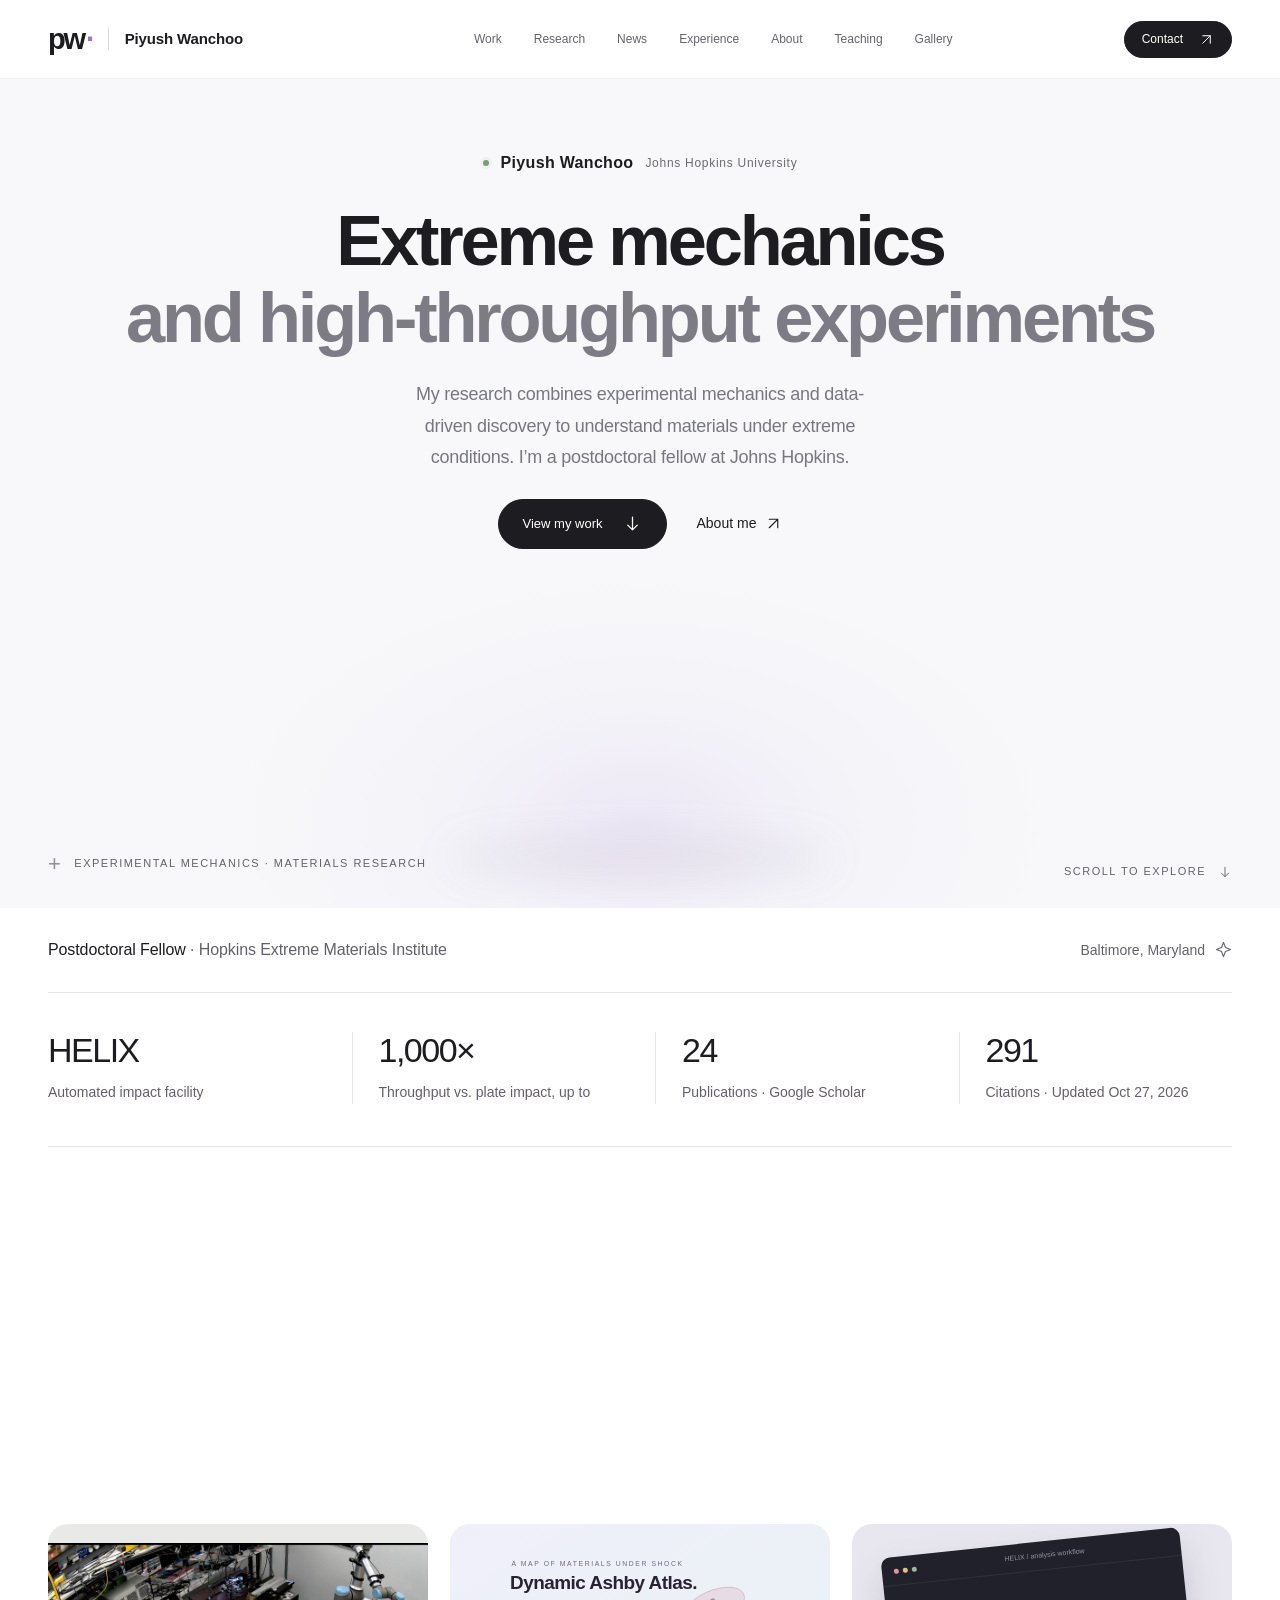
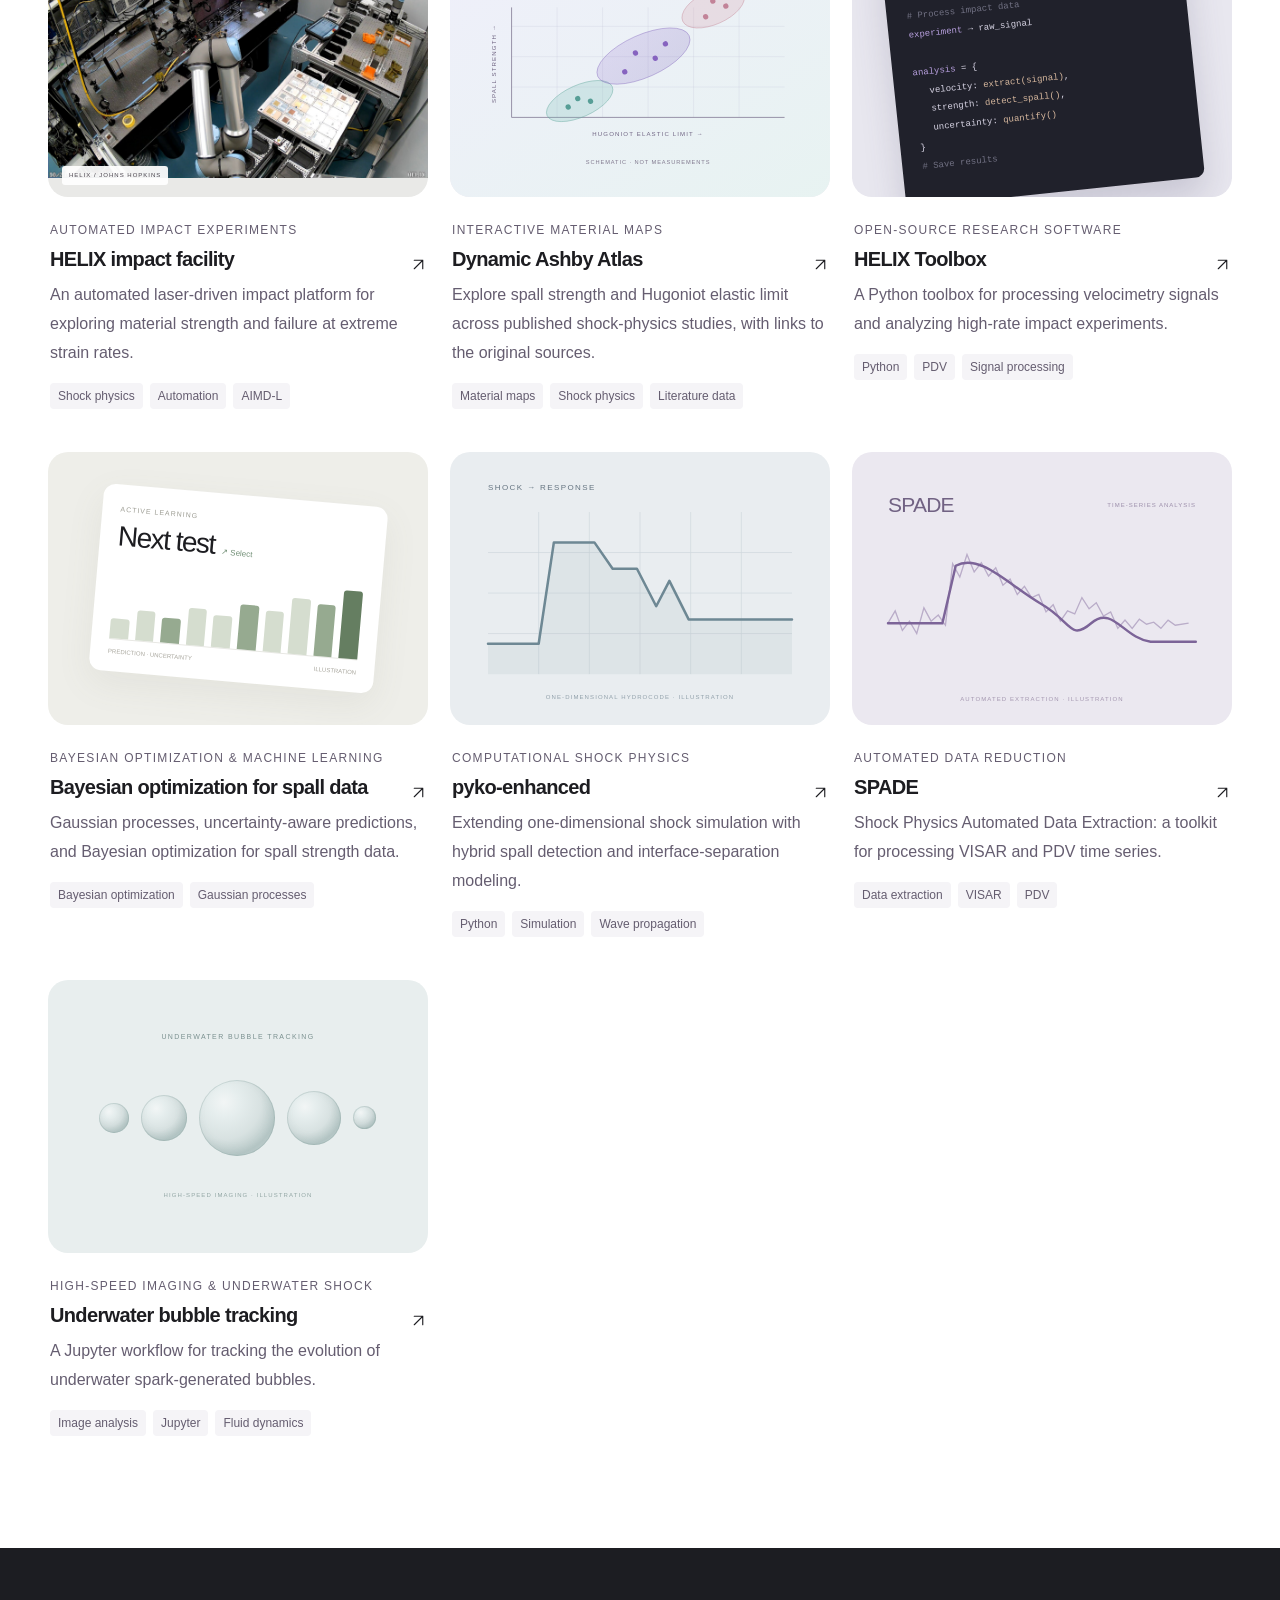
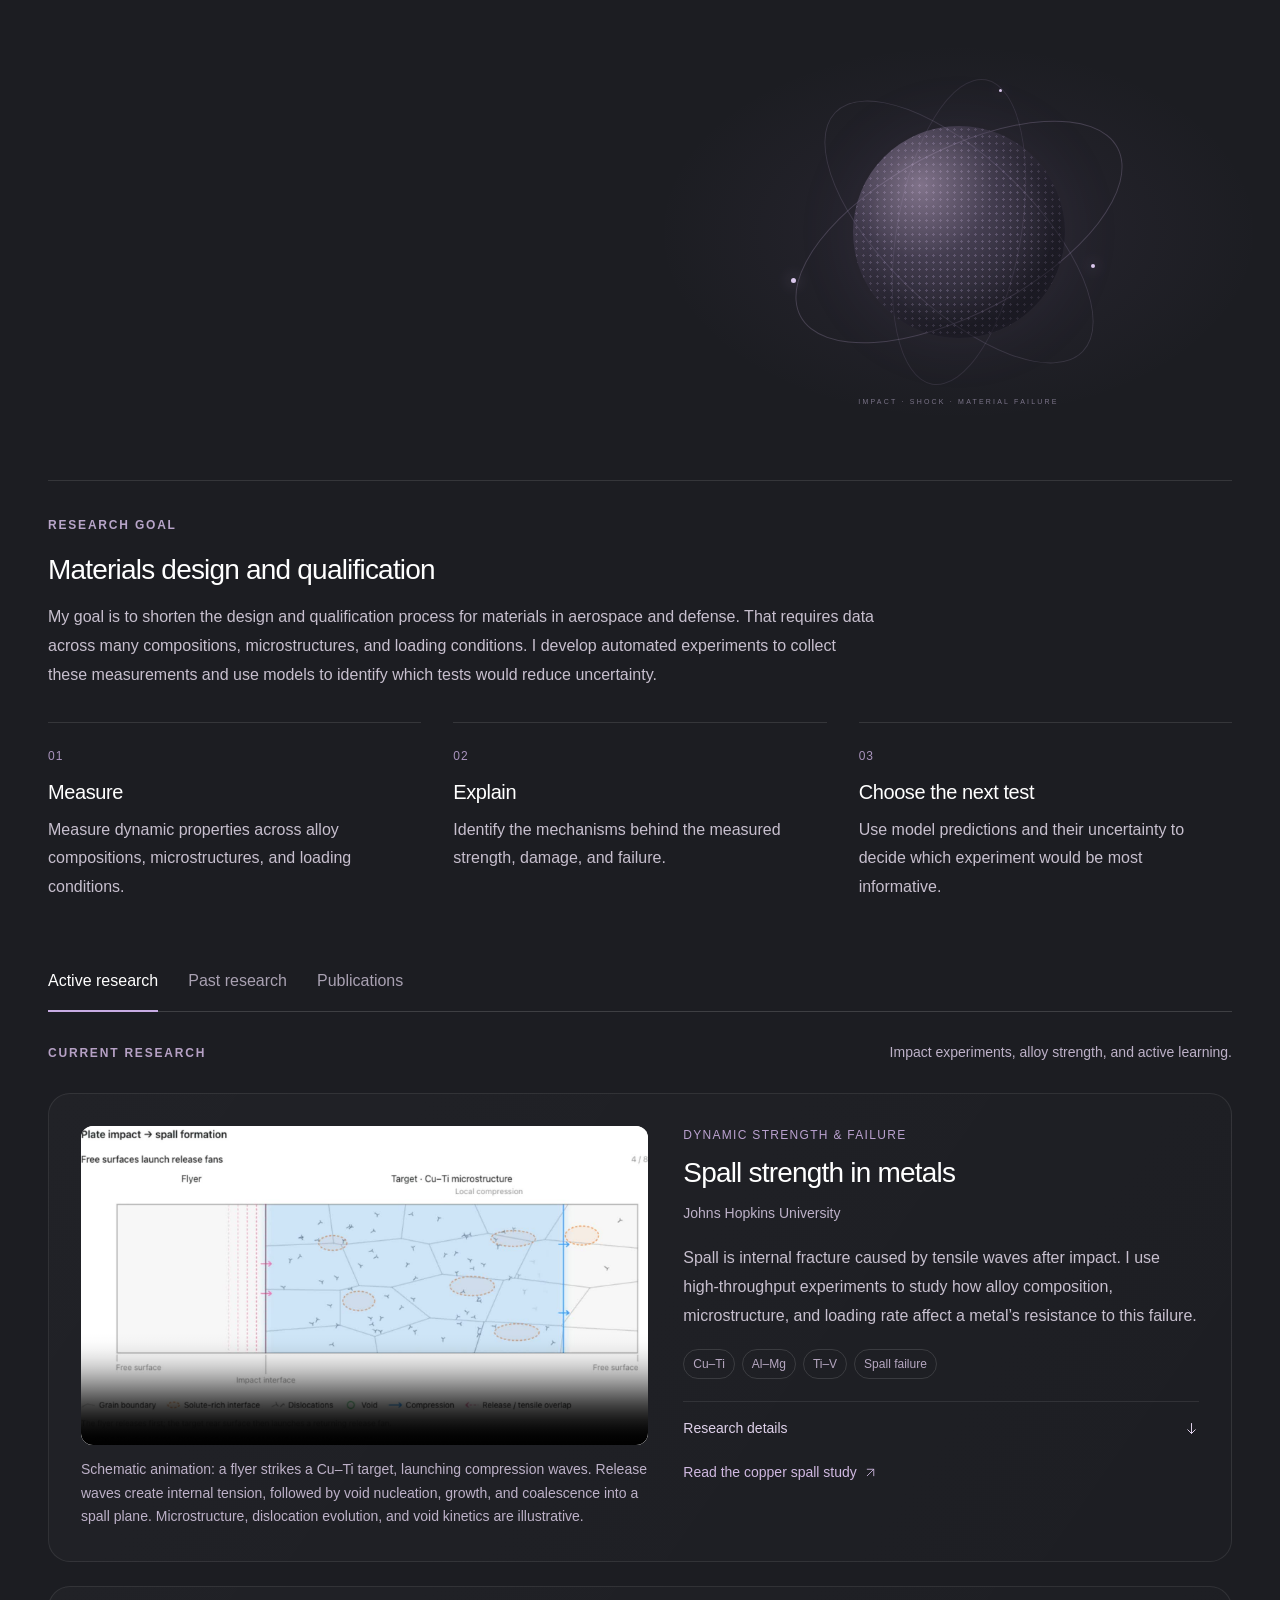
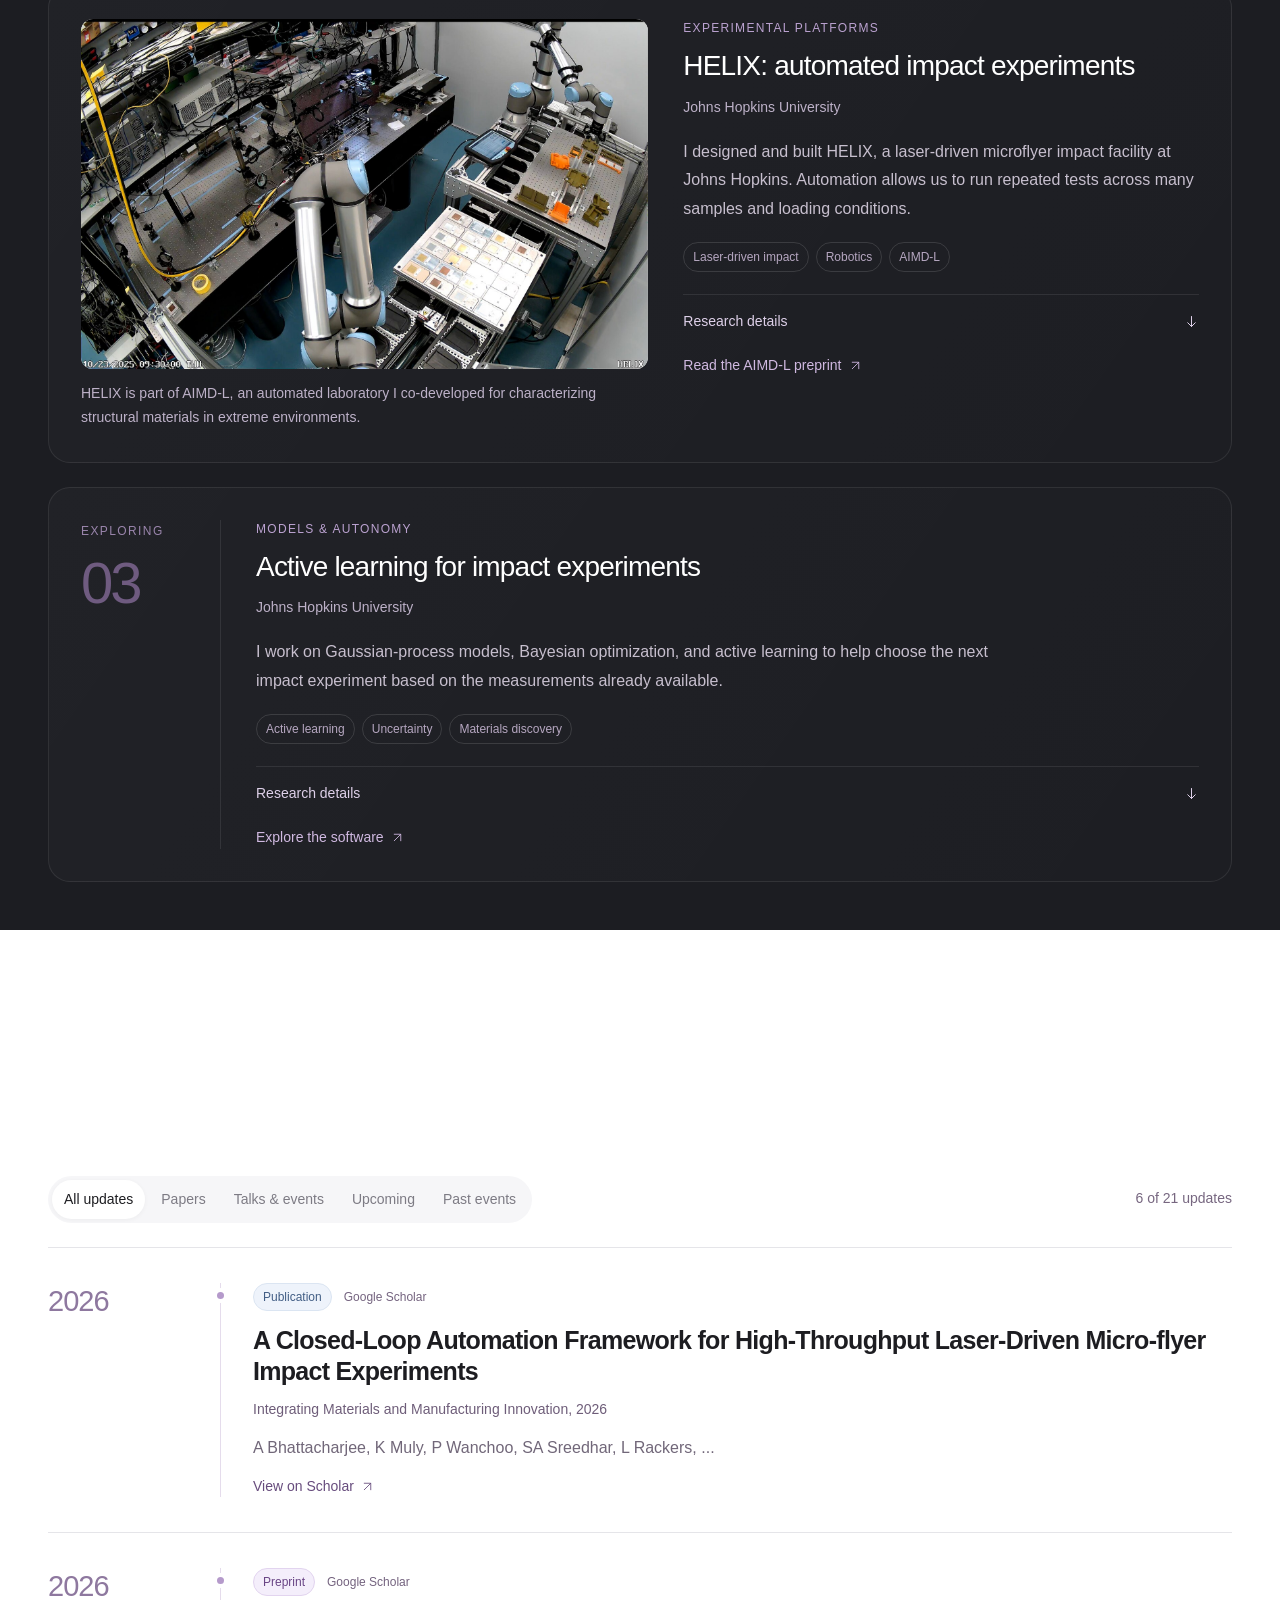
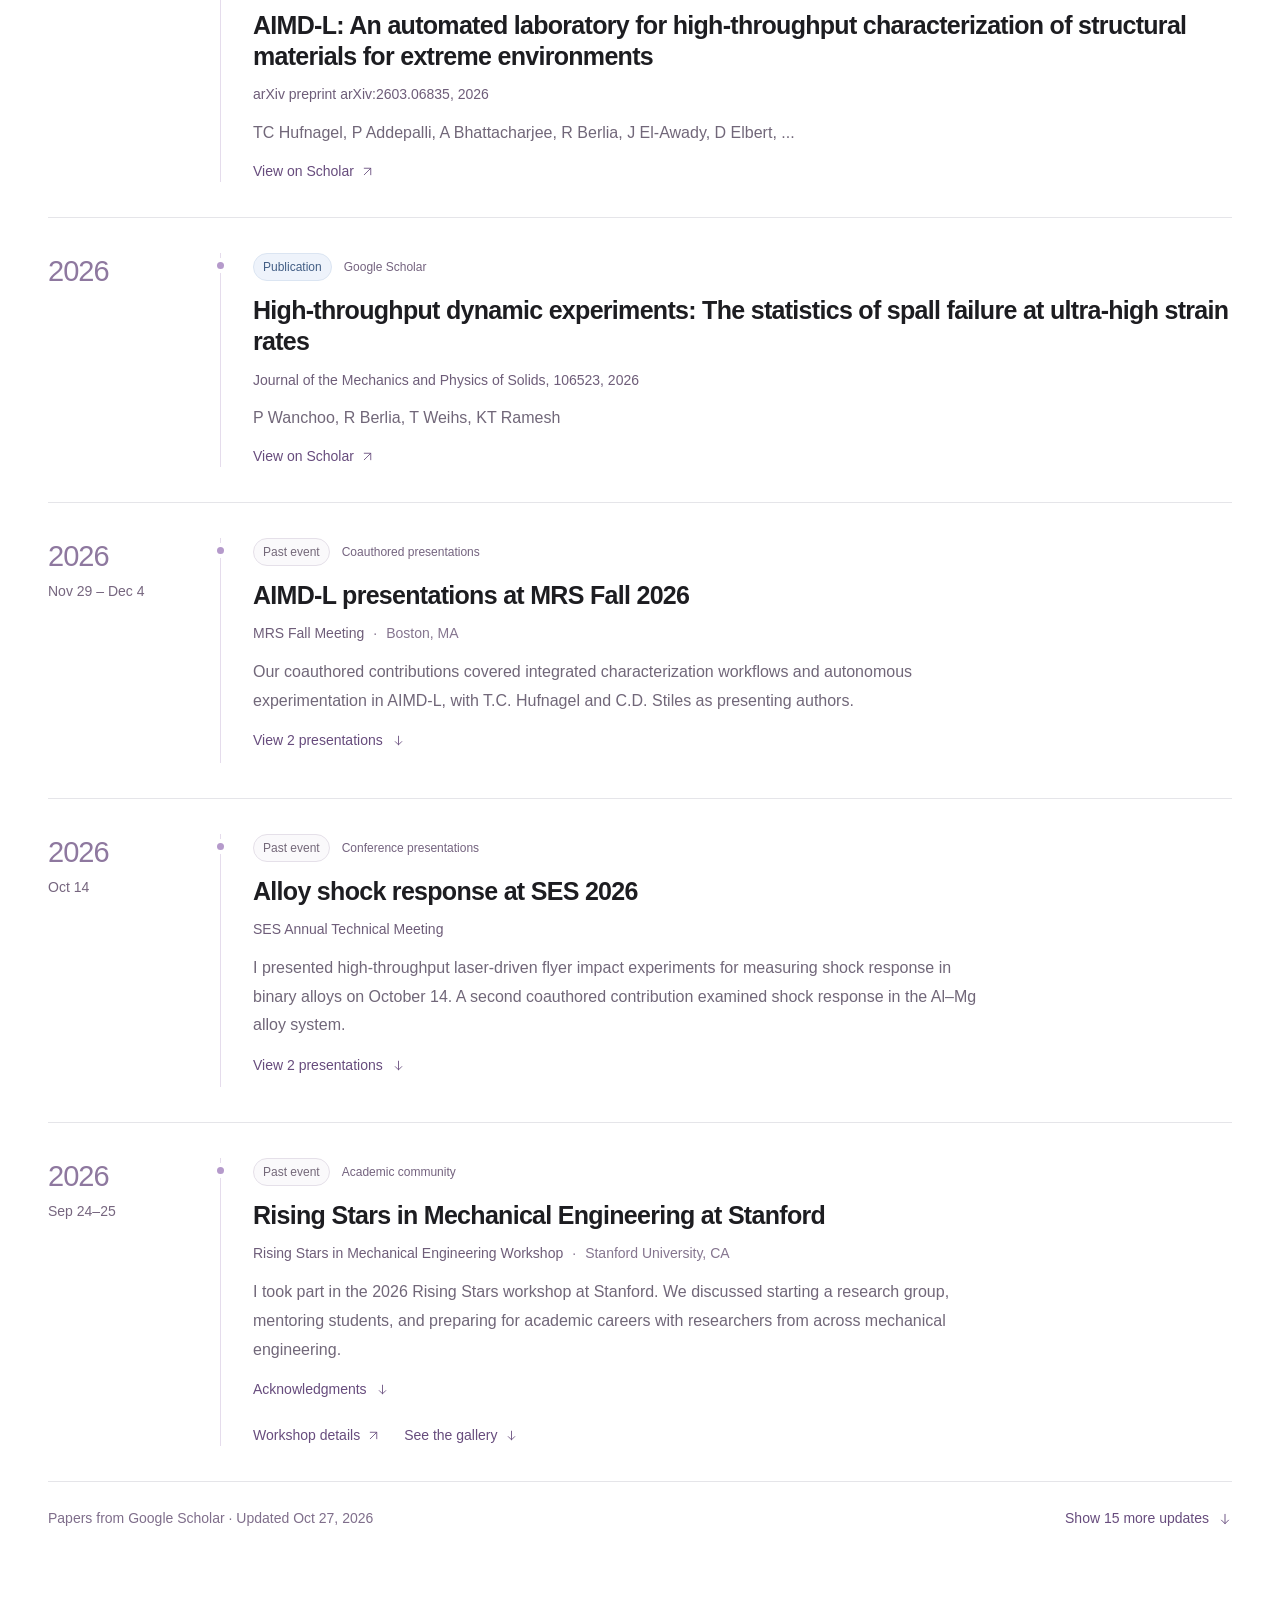
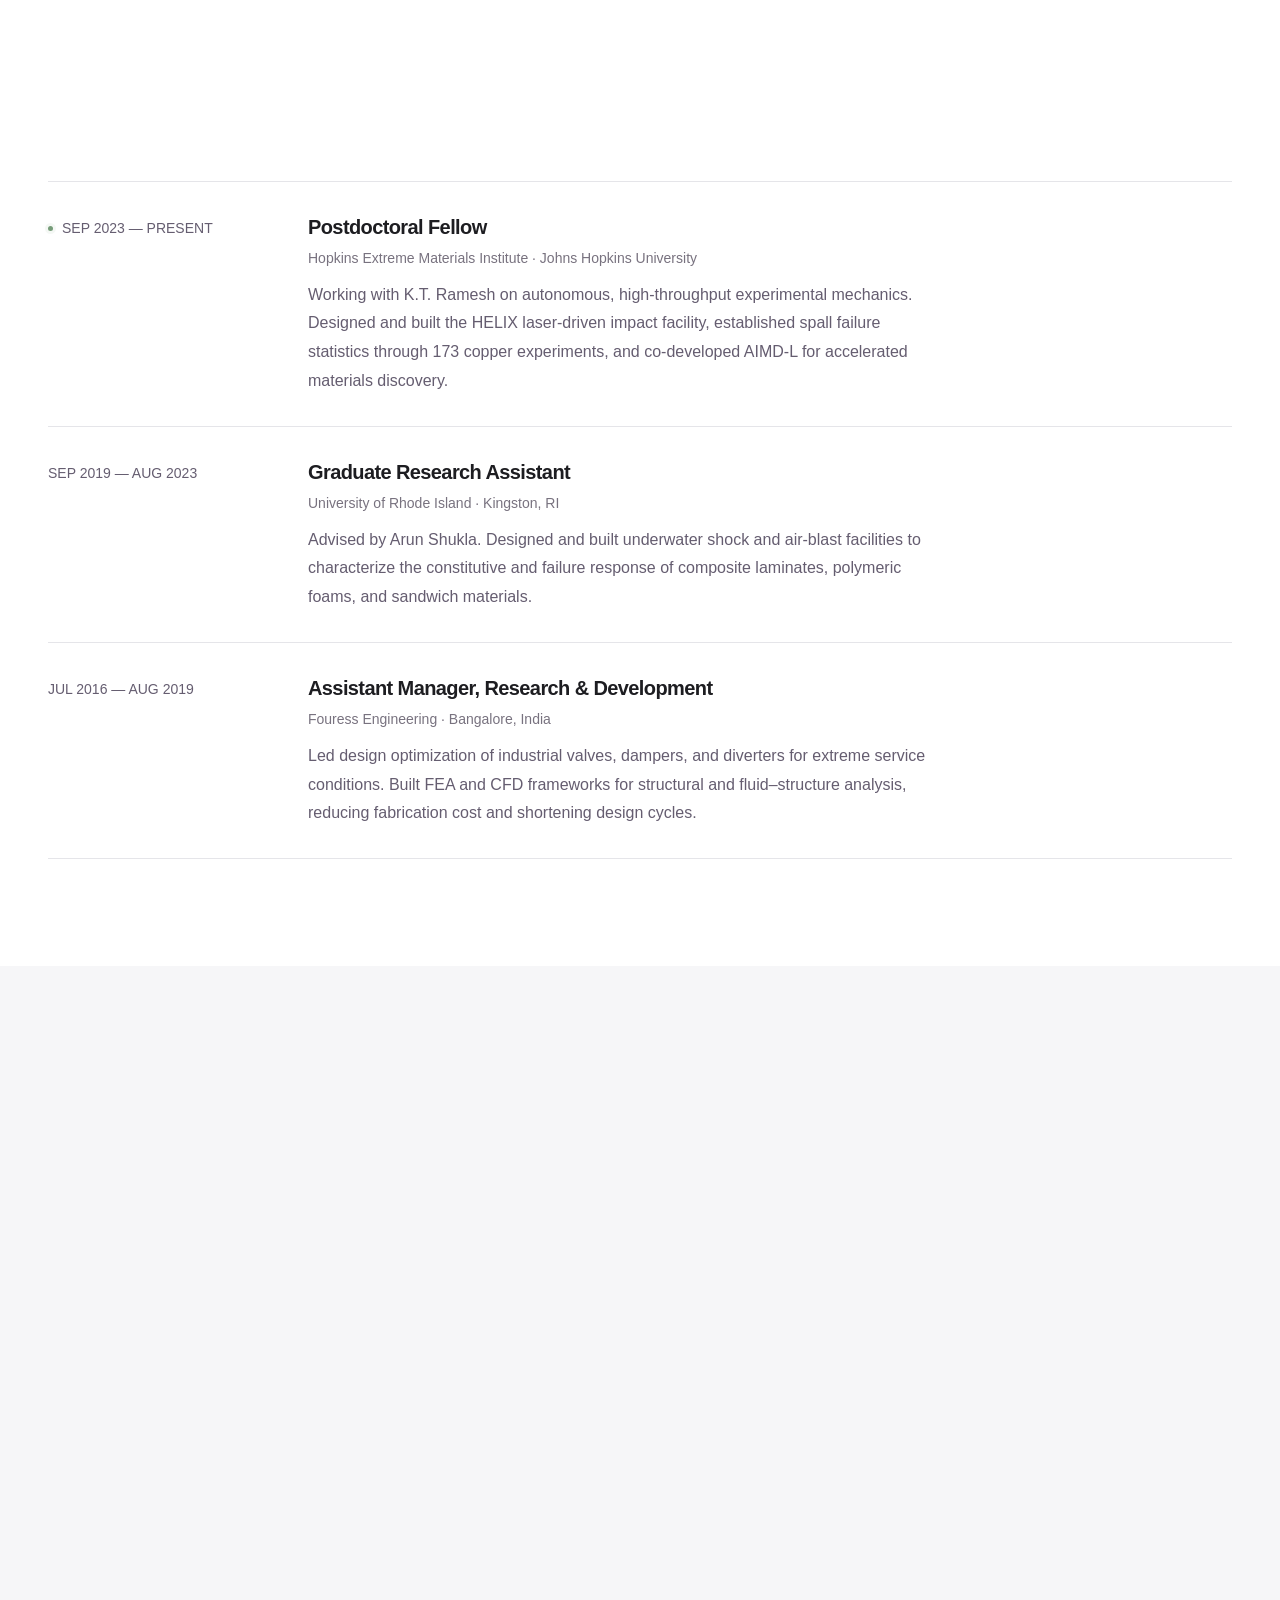
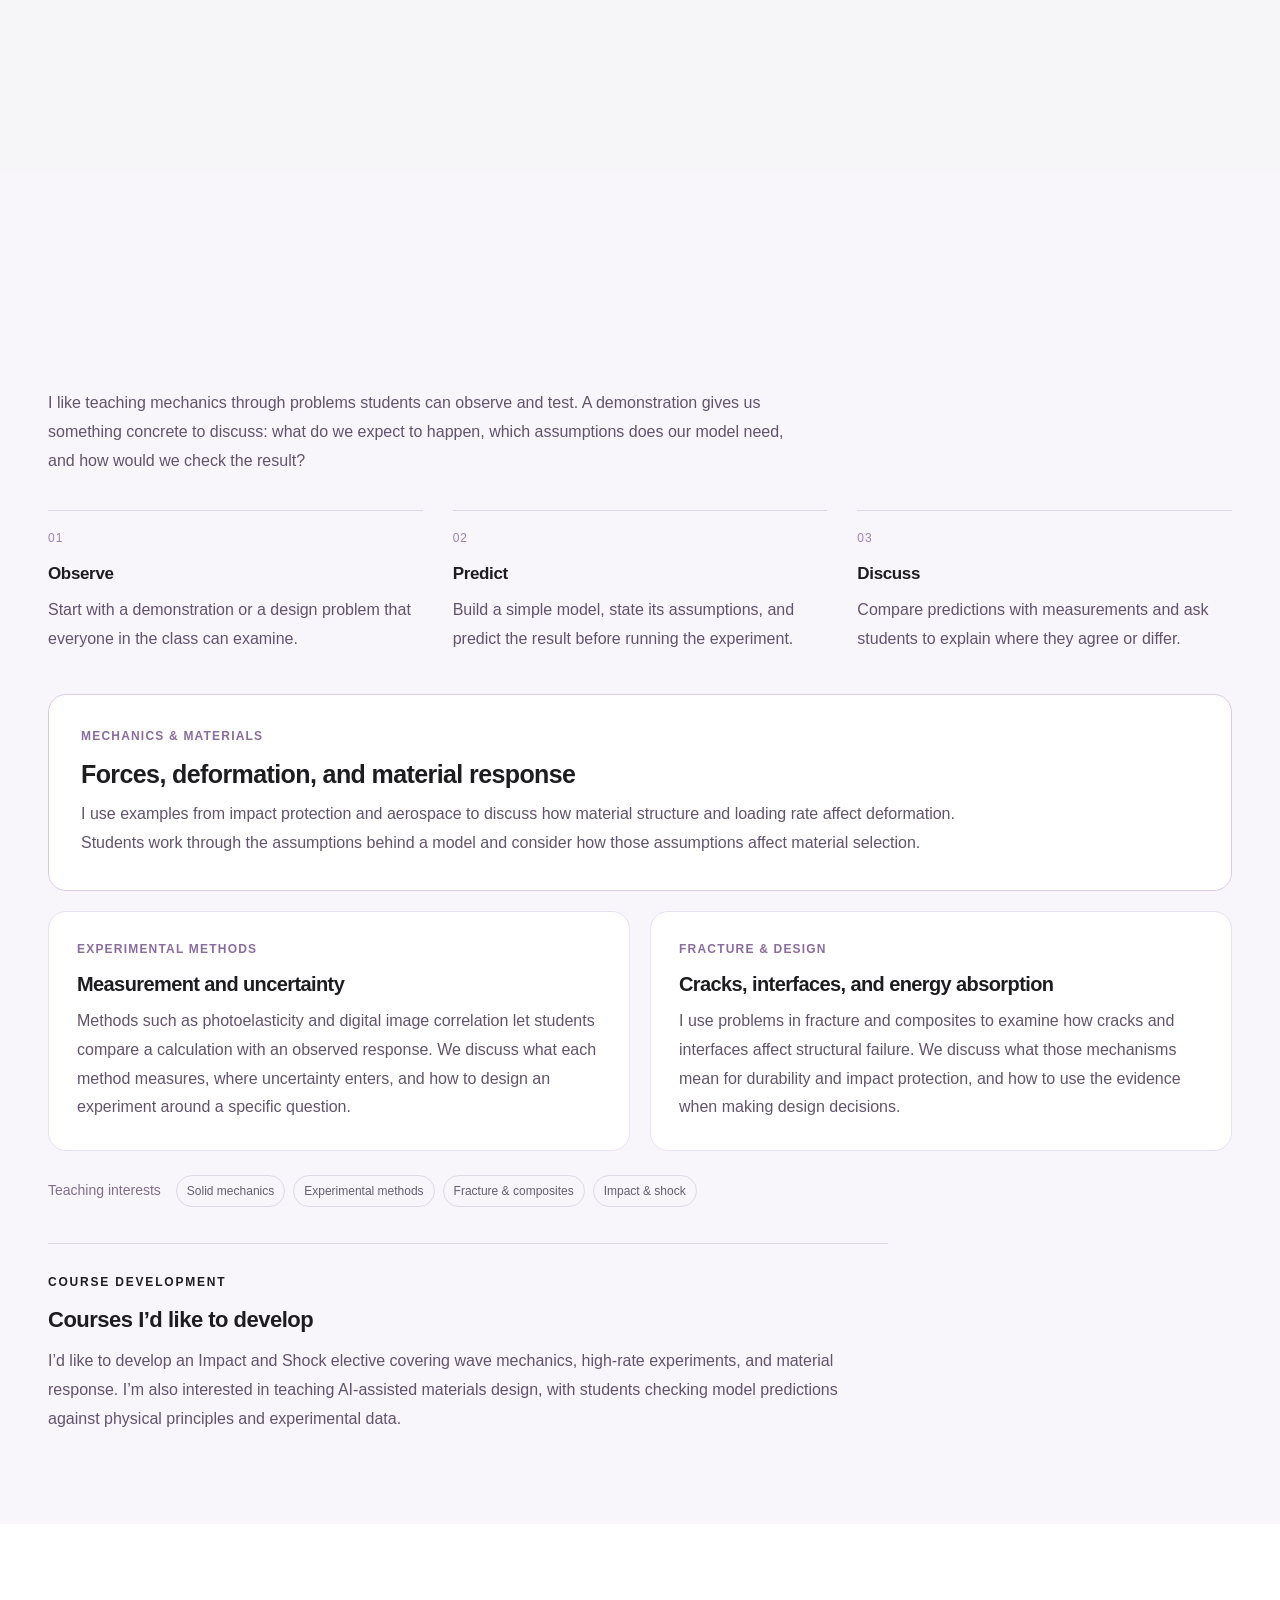
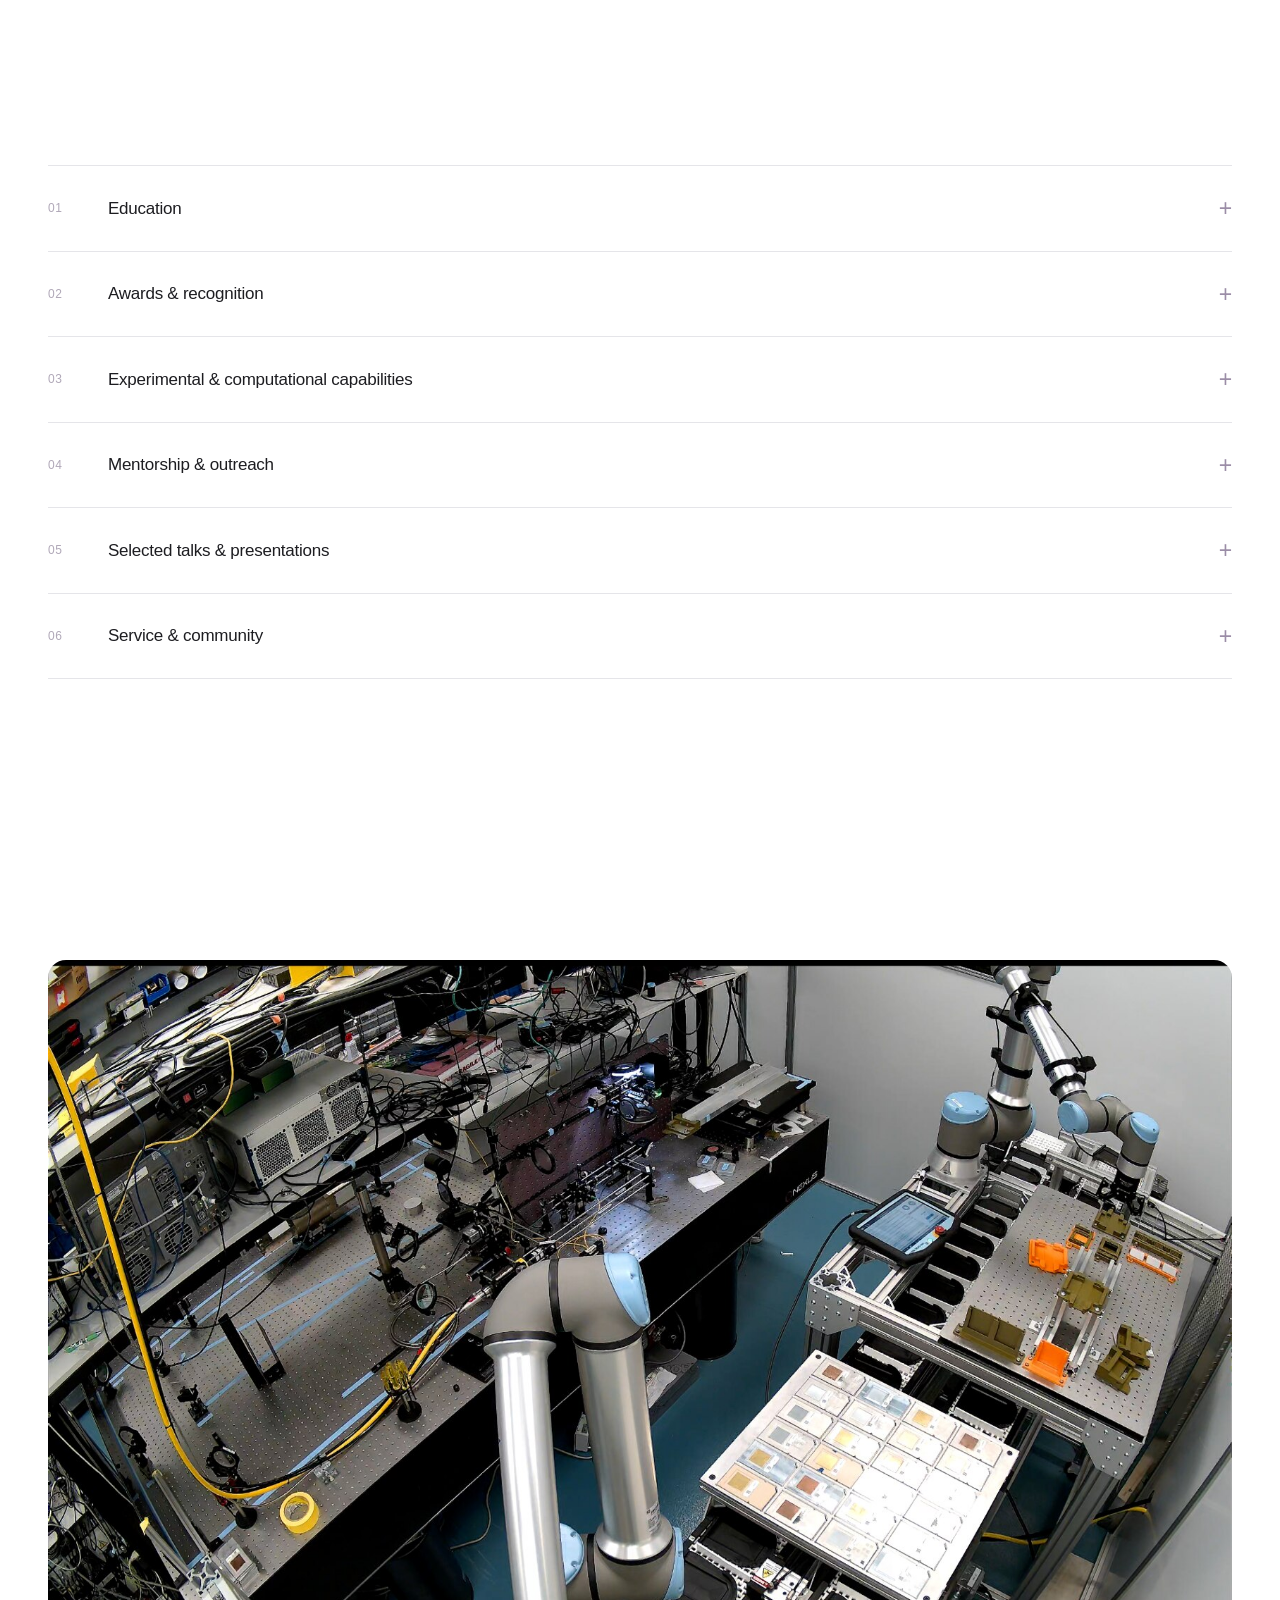
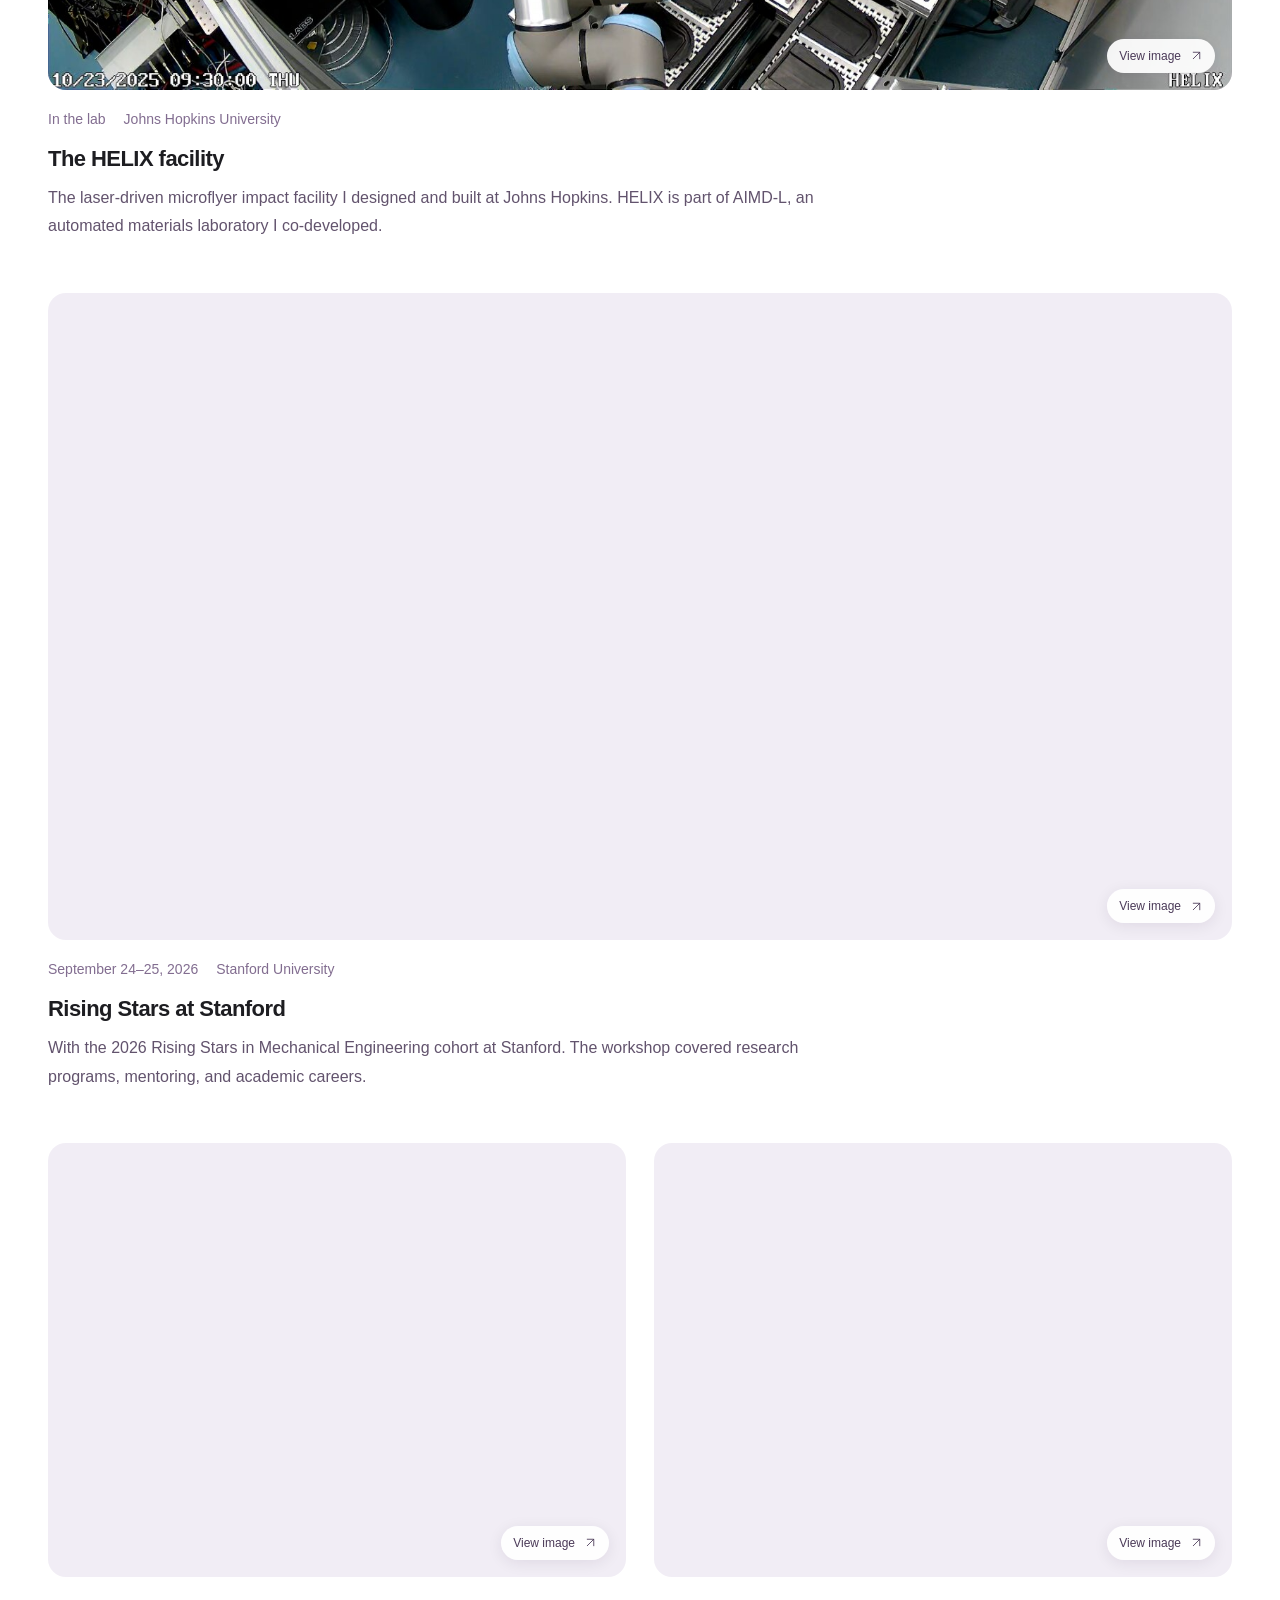
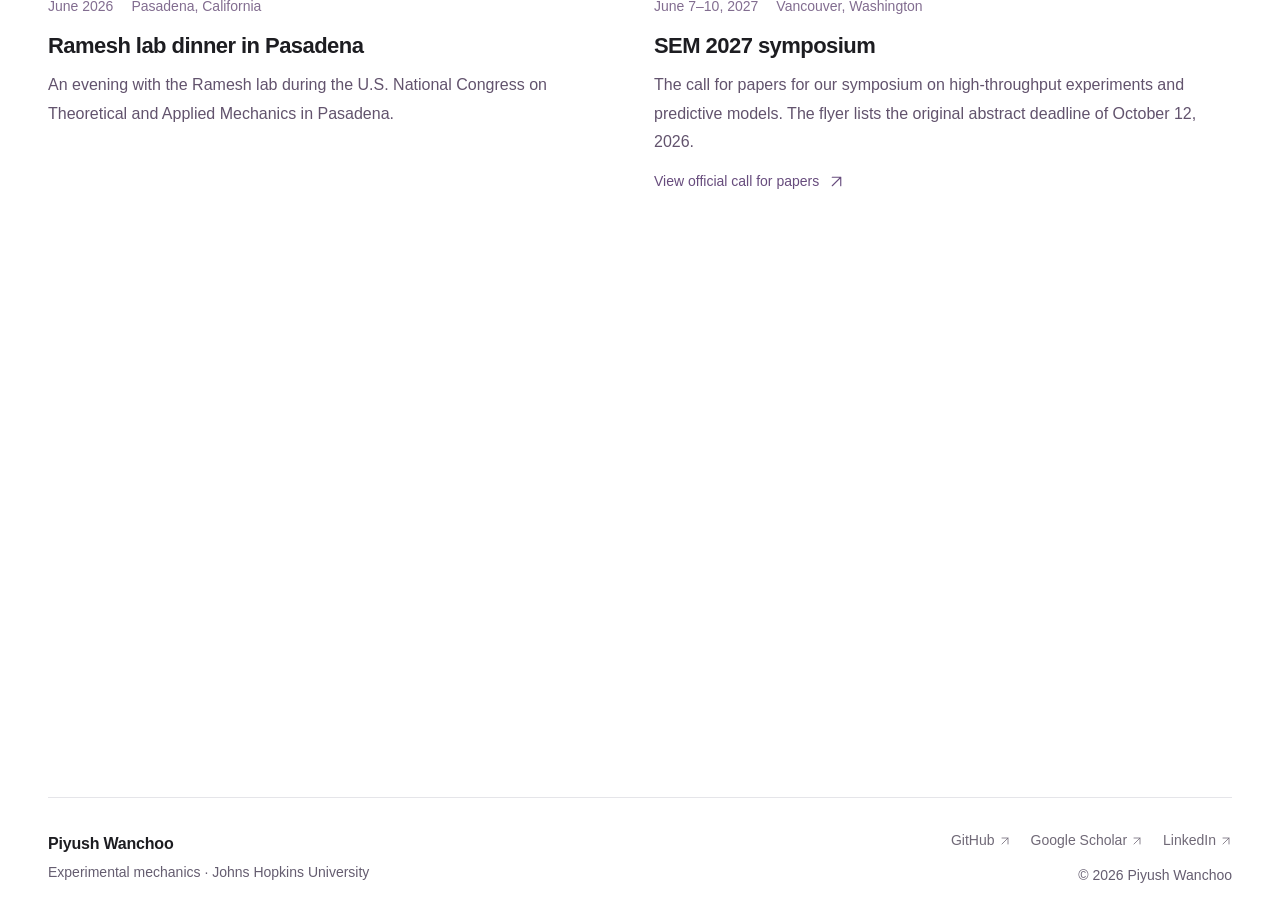
==== commit 95f5dad4: "Keep news current with Scholar papers and dated talk updates" ====
--- a/index.html
+++ b/index.html
@@ -122,10 +122,10 @@
       </section>
 
       <section class="section shell news-section" id="news" aria-labelledby="news-title">
-        <div class="section-top reveal"><div><p class="eyebrow">03 / NEWS & UPDATES</p><h2 id="news-title">News &amp; updates</h2></div><div class="section-aside"><p>Conference presentations, workshops,<br />and symposium announcements.</p><a class="text-link" href="https://www.linkedin.com/in/piyush-wanchoo/" target="_blank" rel="noopener noreferrer" id="news-linkedin-link">Connect on LinkedIn <svg class="icon" aria-hidden="true"><use href="#arrow-up-right" /></svg></a></div></div>
-        <div class="news-controls"><div class="filter-tabs" role="group" aria-label="Filter news"><button type="button" class="filter active" data-news-filter="all" aria-pressed="true">All updates</button><button type="button" class="filter" data-news-filter="upcoming" aria-pressed="false">Upcoming</button><button type="button" class="filter" data-news-filter="past" aria-pressed="false">Past events</button></div><span class="news-count" id="news-count" role="status"></span></div>
+        <div class="section-top reveal"><div><p class="eyebrow">03 / NEWS & UPDATES</p><h2 id="news-title">News &amp; updates</h2></div><div class="section-aside"><p>Recent papers, talks, workshops,<br />and upcoming events.</p><a class="text-link" href="https://www.linkedin.com/in/piyush-wanchoo/" target="_blank" rel="noopener noreferrer" id="news-linkedin-link">Connect on LinkedIn <svg class="icon" aria-hidden="true"><use href="#arrow-up-right" /></svg></a></div></div>
+        <div class="news-controls"><div class="filter-tabs" role="group" aria-label="Filter news"><button type="button" class="filter active" data-news-filter="all" aria-pressed="true">All updates</button><button type="button" class="filter" data-news-filter="papers" aria-pressed="false">Papers</button><button type="button" class="filter" data-news-filter="events" aria-pressed="false">Talks &amp; events</button><button type="button" class="filter" data-news-filter="upcoming" aria-pressed="false">Upcoming</button><button type="button" class="filter" data-news-filter="past" aria-pressed="false">Past events</button></div><span class="news-count" id="news-count" role="status"></span></div>
         <ol class="news-feed" id="news-stories"></ol>
-        <div class="news-bottom"><span>Conferences, workshops & community updates.</span><button class="text-link" id="news-toggle" type="button" aria-expanded="false" aria-controls="news-stories" hidden>Show more updates <svg class="icon" aria-hidden="true"><use href="#arrow-down" /></svg></button></div>
+        <div class="news-bottom"><span id="news-source-note">Talks, conferences &amp; community updates.</span><button class="text-link" id="news-toggle" type="button" aria-expanded="false" aria-controls="news-stories" hidden>Show more updates <svg class="icon" aria-hidden="true"><use href="#arrow-down" /></svg></button></div>
       </section>
 
       <section class="section shell journey-section" id="journey" aria-labelledby="journey-title">
--- a/styles.css
+++ b/styles.css
@@ -190,6 +190,7 @@
 
 .news-section.section{padding-bottom:0}
 .news-controls{display:flex;align-items:center;justify-content:space-between;gap:20px;margin-bottom:24px}
+.news-controls .filter-tabs{flex-wrap:wrap;border-radius:24px}
 .news-count{font-size:10px;color:#776780;white-space:nowrap}
 .news-feed{list-style:none;margin:0;padding:0;border-top:1px solid var(--line)}
 .news-feed>li{border-bottom:1px solid var(--line)}
@@ -204,6 +205,8 @@
 .news-status-upcoming{background:#f4eefb;color:#694585;border-color:#e2d4ef}
 .news-status-announced{background:#fbf5e9;color:#7b5c29;border-color:#ede2ca}
 .news-status-ongoing{background:#eef6ef;color:#38653f;border-color:#dbe9dd}
+.news-status-publication{background:#eef3fb;color:#425e85;border-color:#dbe5f2}
+.news-status-preprint{background:#f4eefb;color:#694585;border-color:#e2d4ef}
 .news-body h3{font-size:25px;font-weight:550;line-height:1.25;letter-spacing:-.7px;margin-bottom:11px}
 .news-venue{font-size:11px;line-height:1.8;color:#6e5d79;margin-bottom:12px}
 .news-venue>span{display:inline-block;color:#85758f}
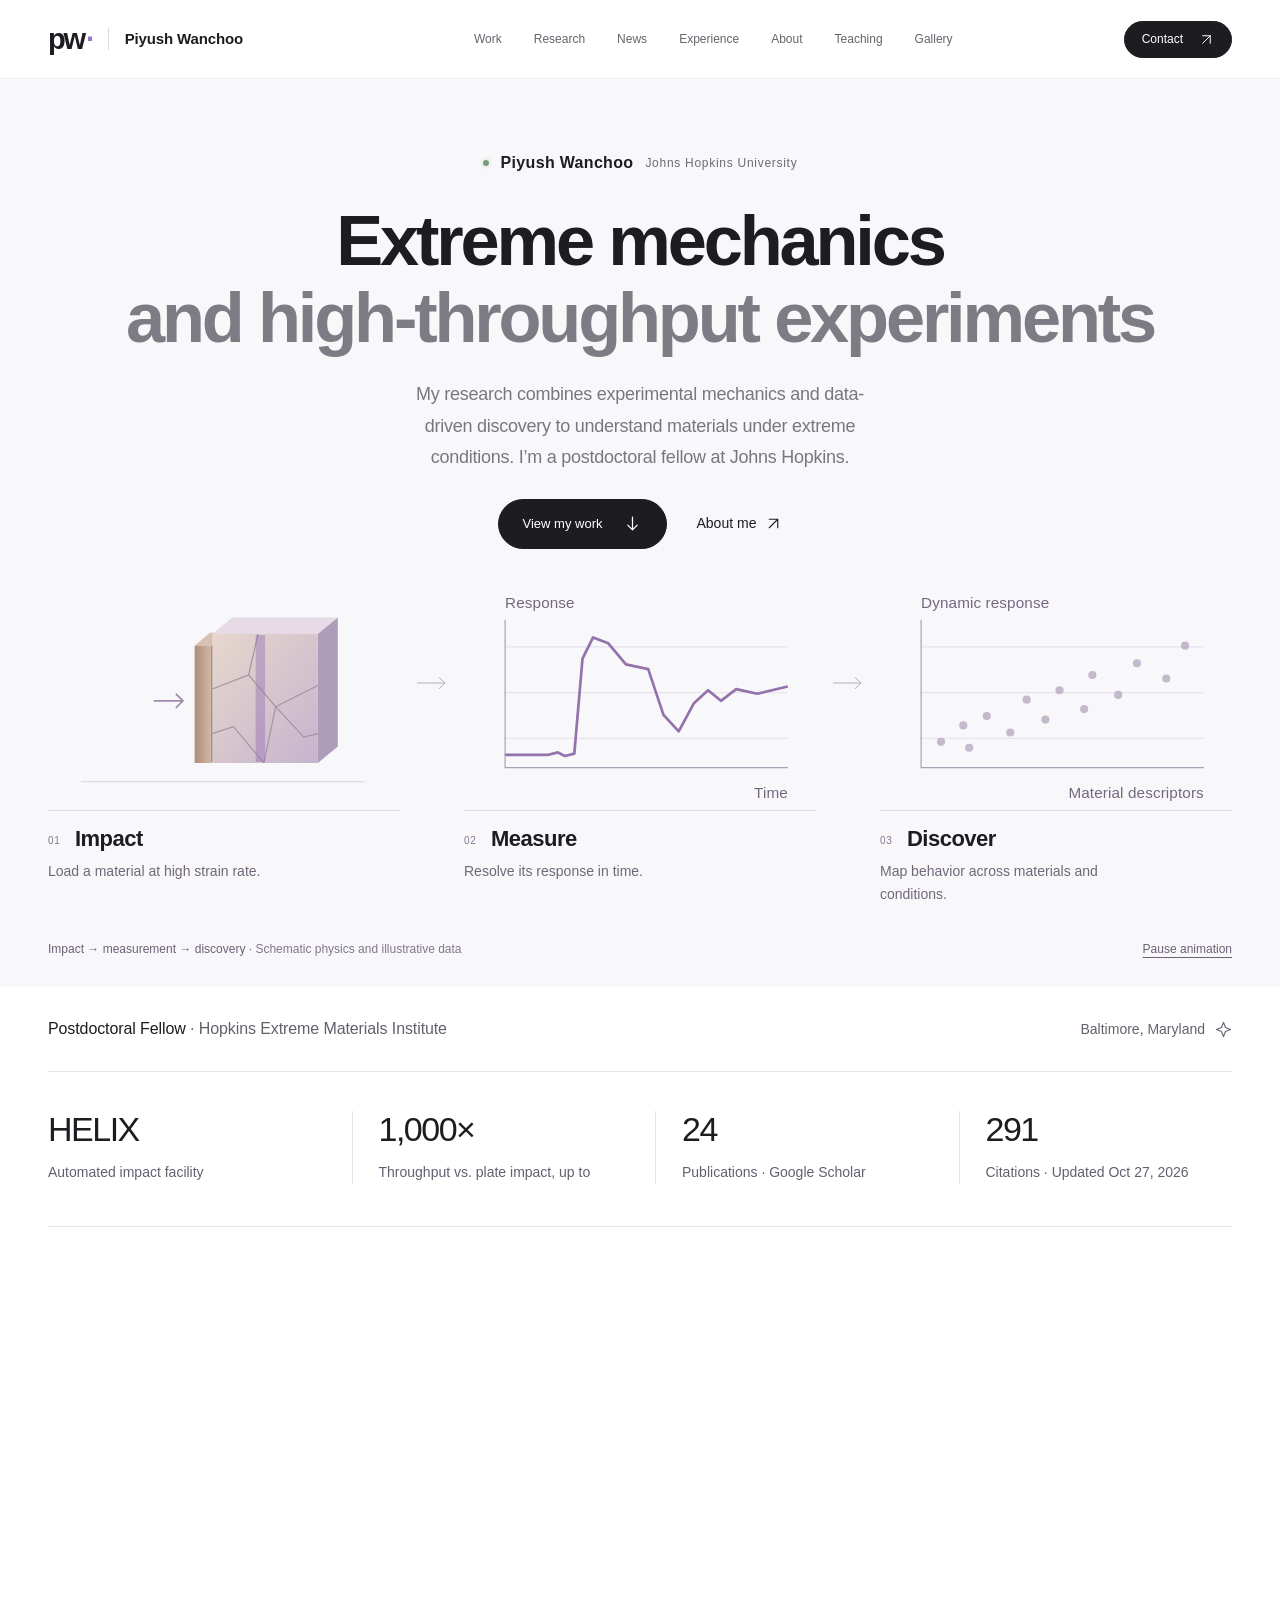
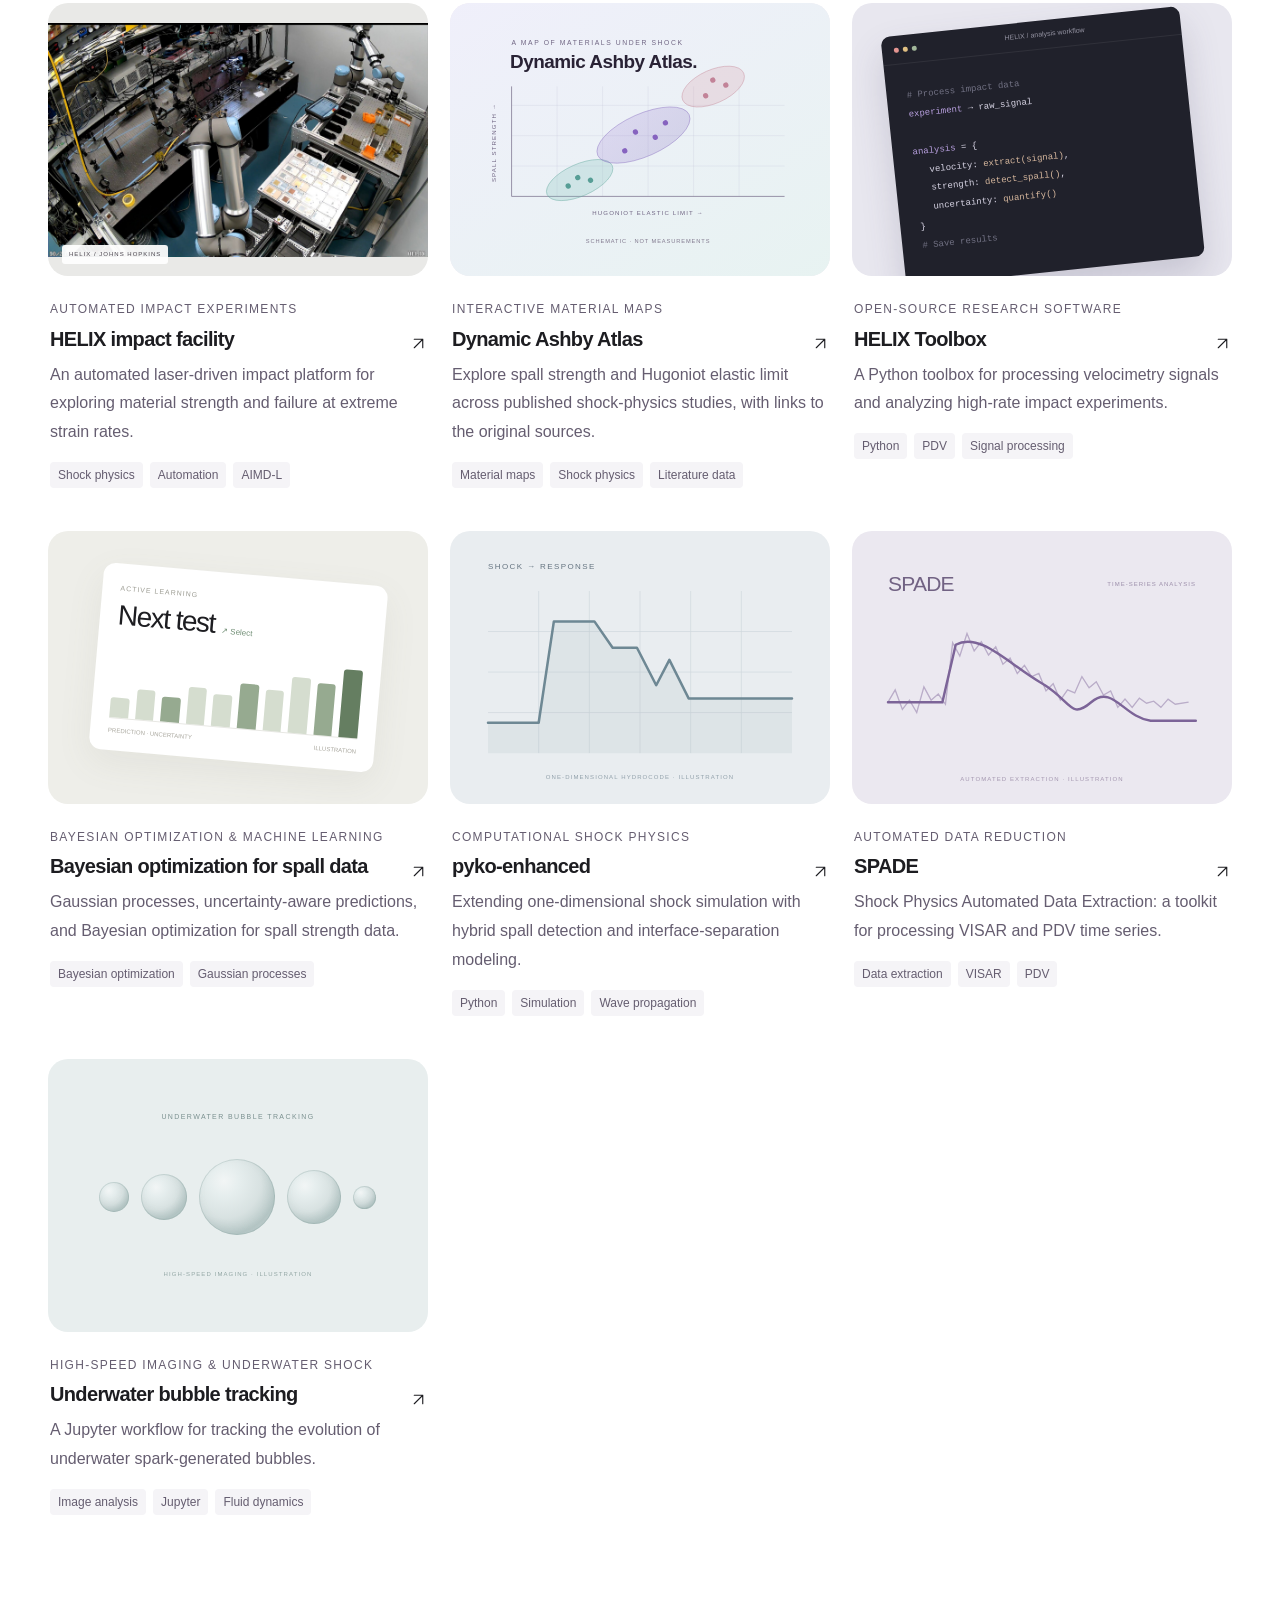
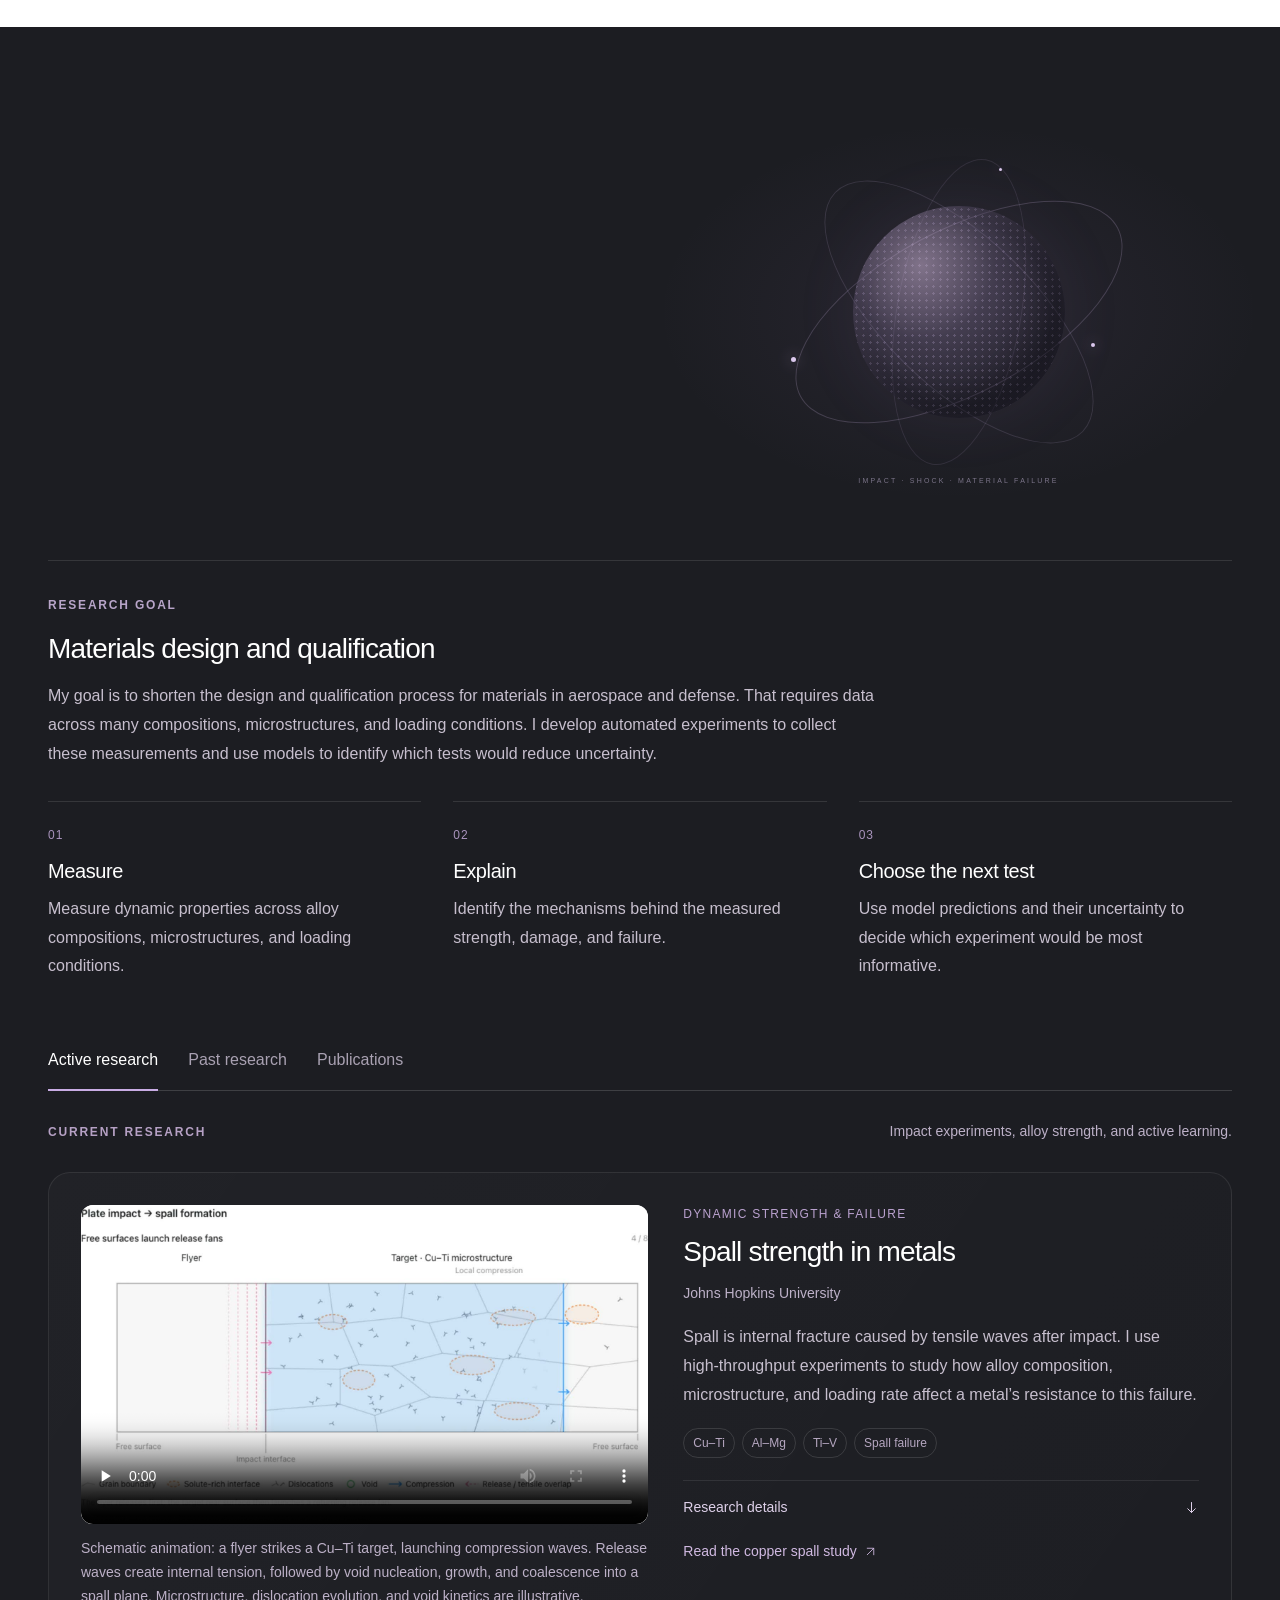
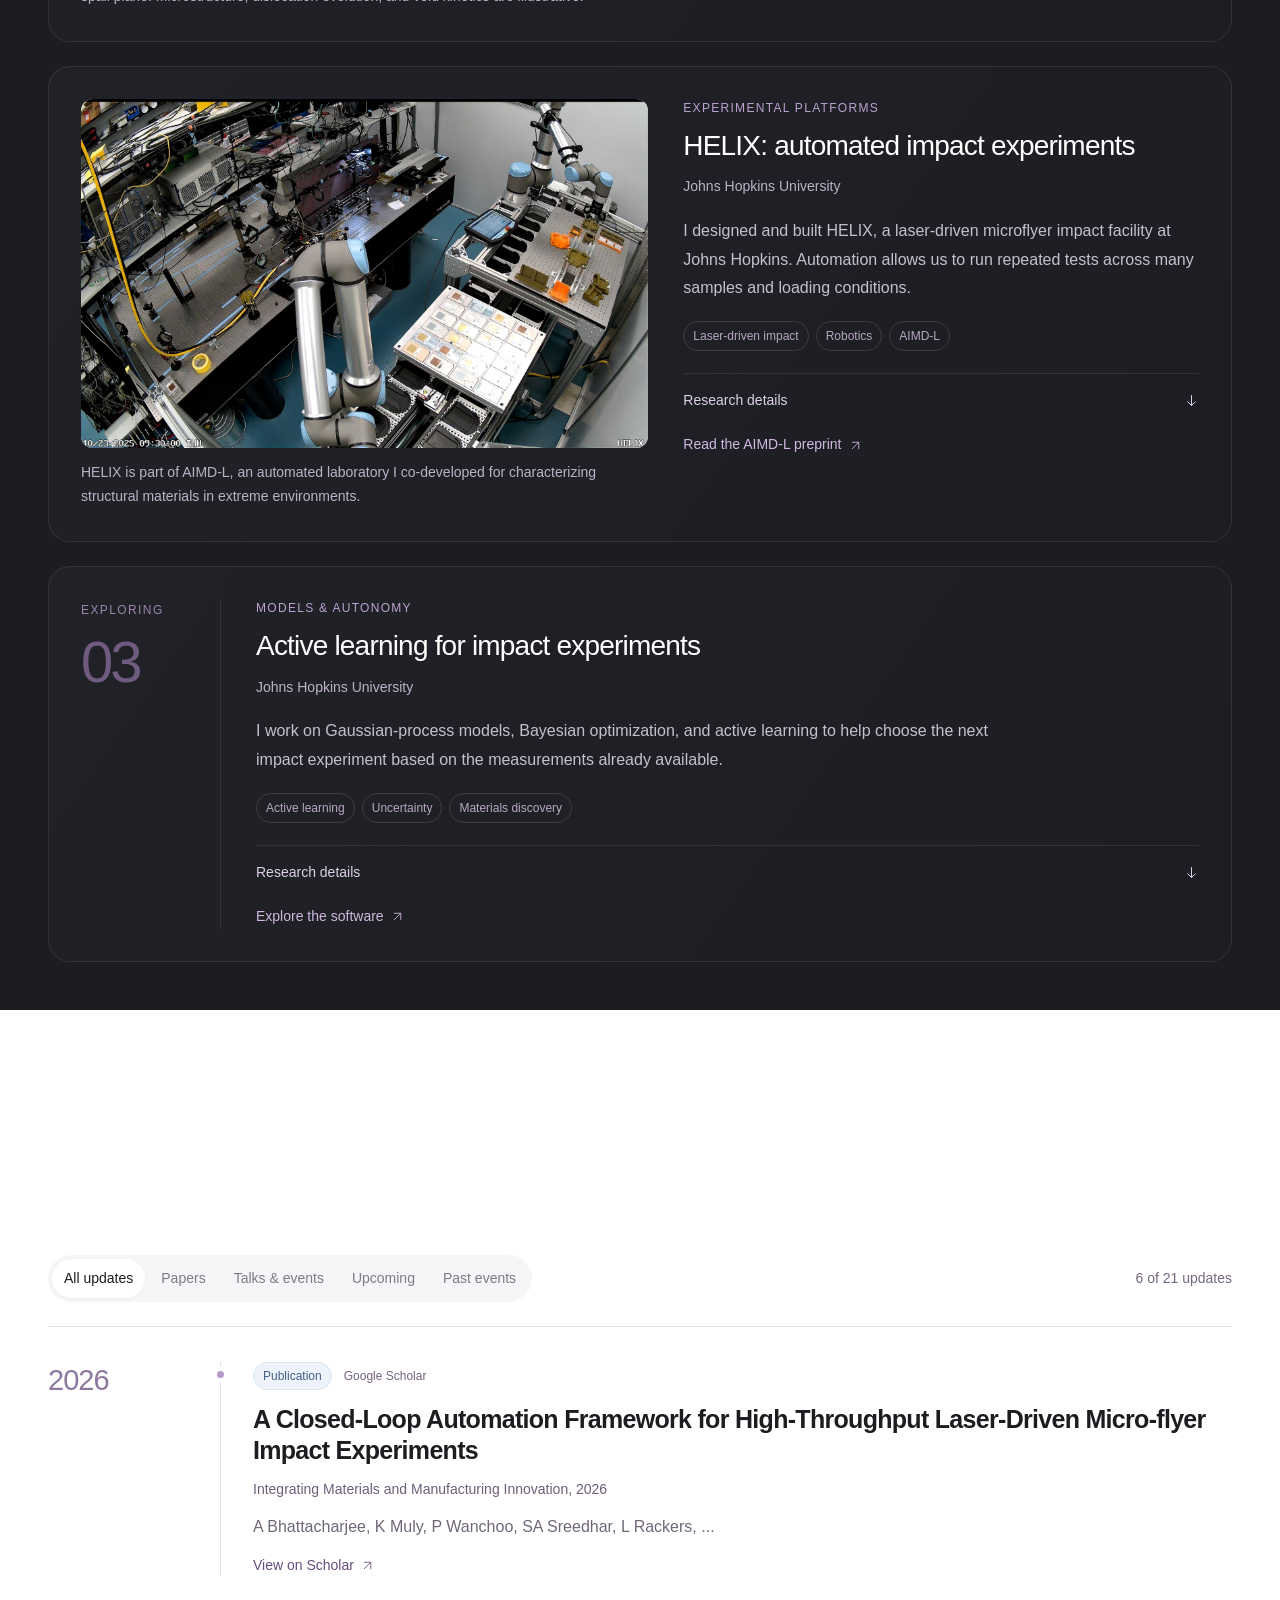
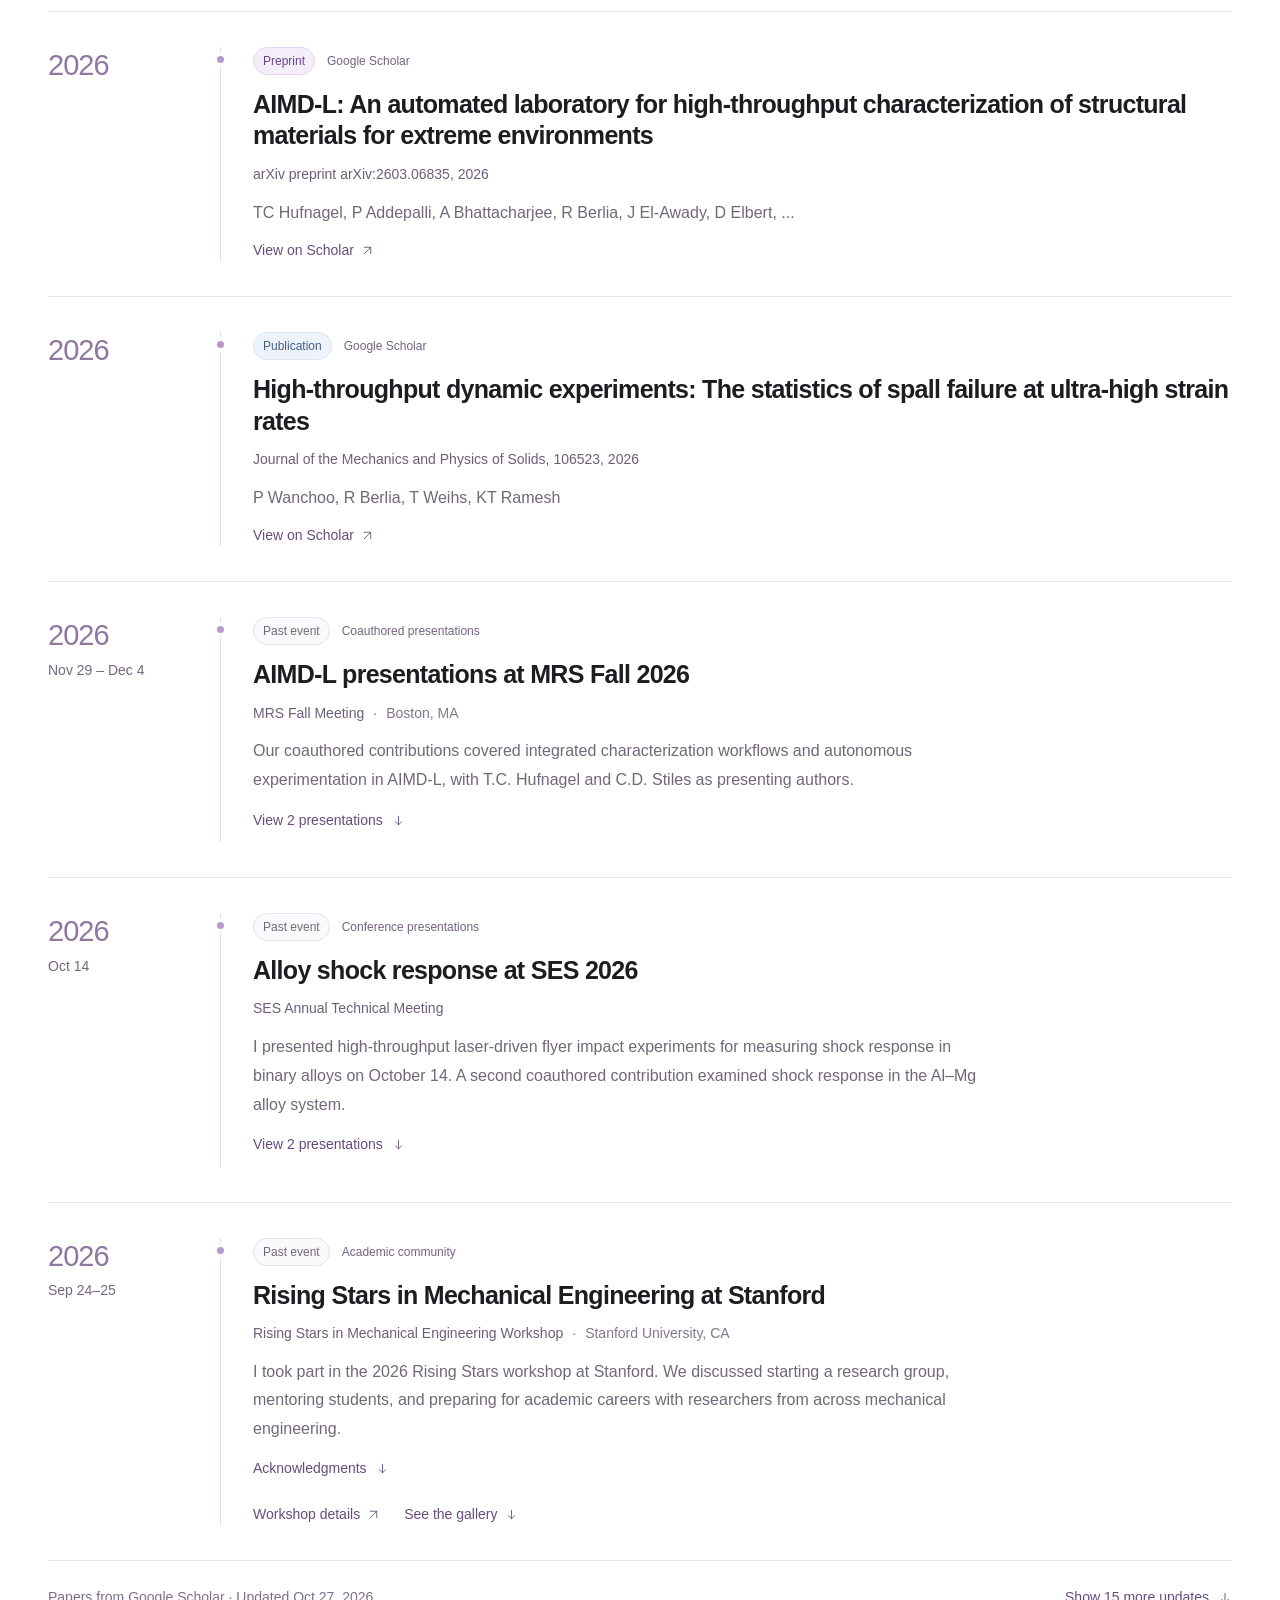
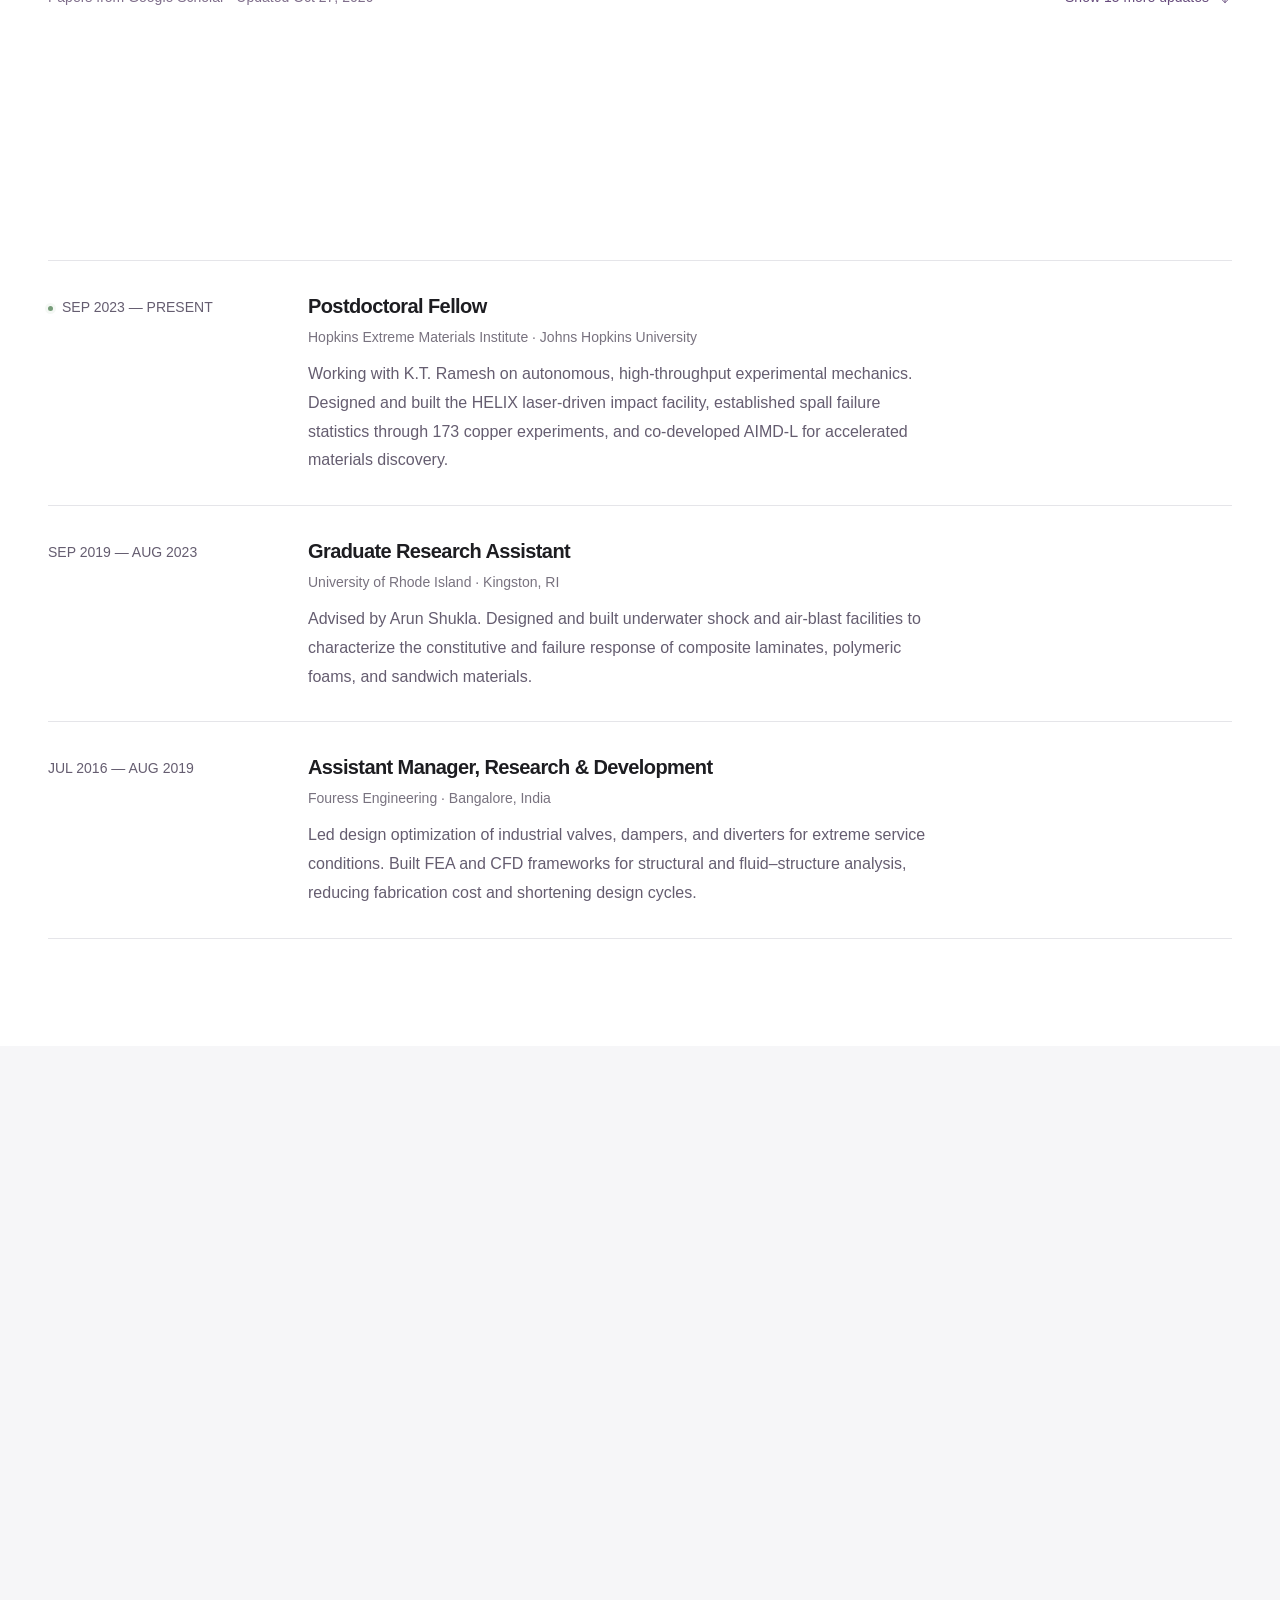
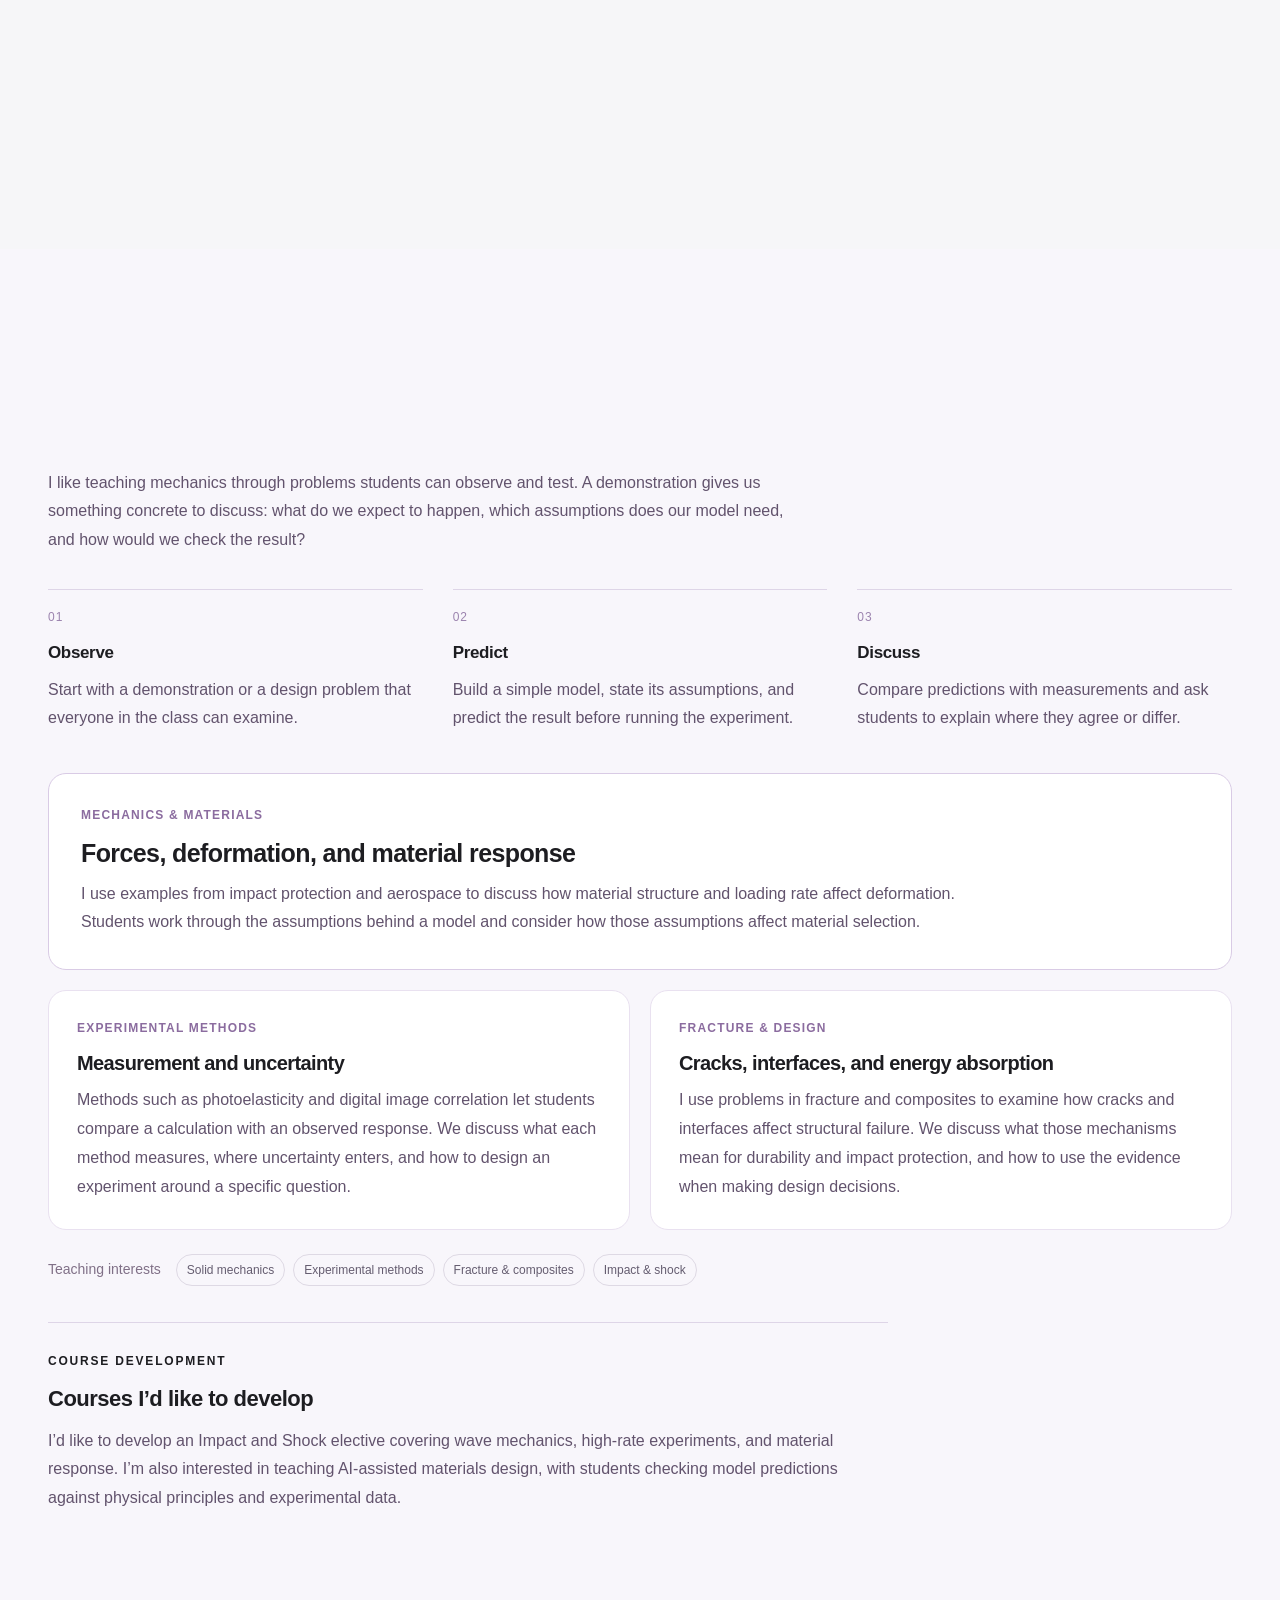
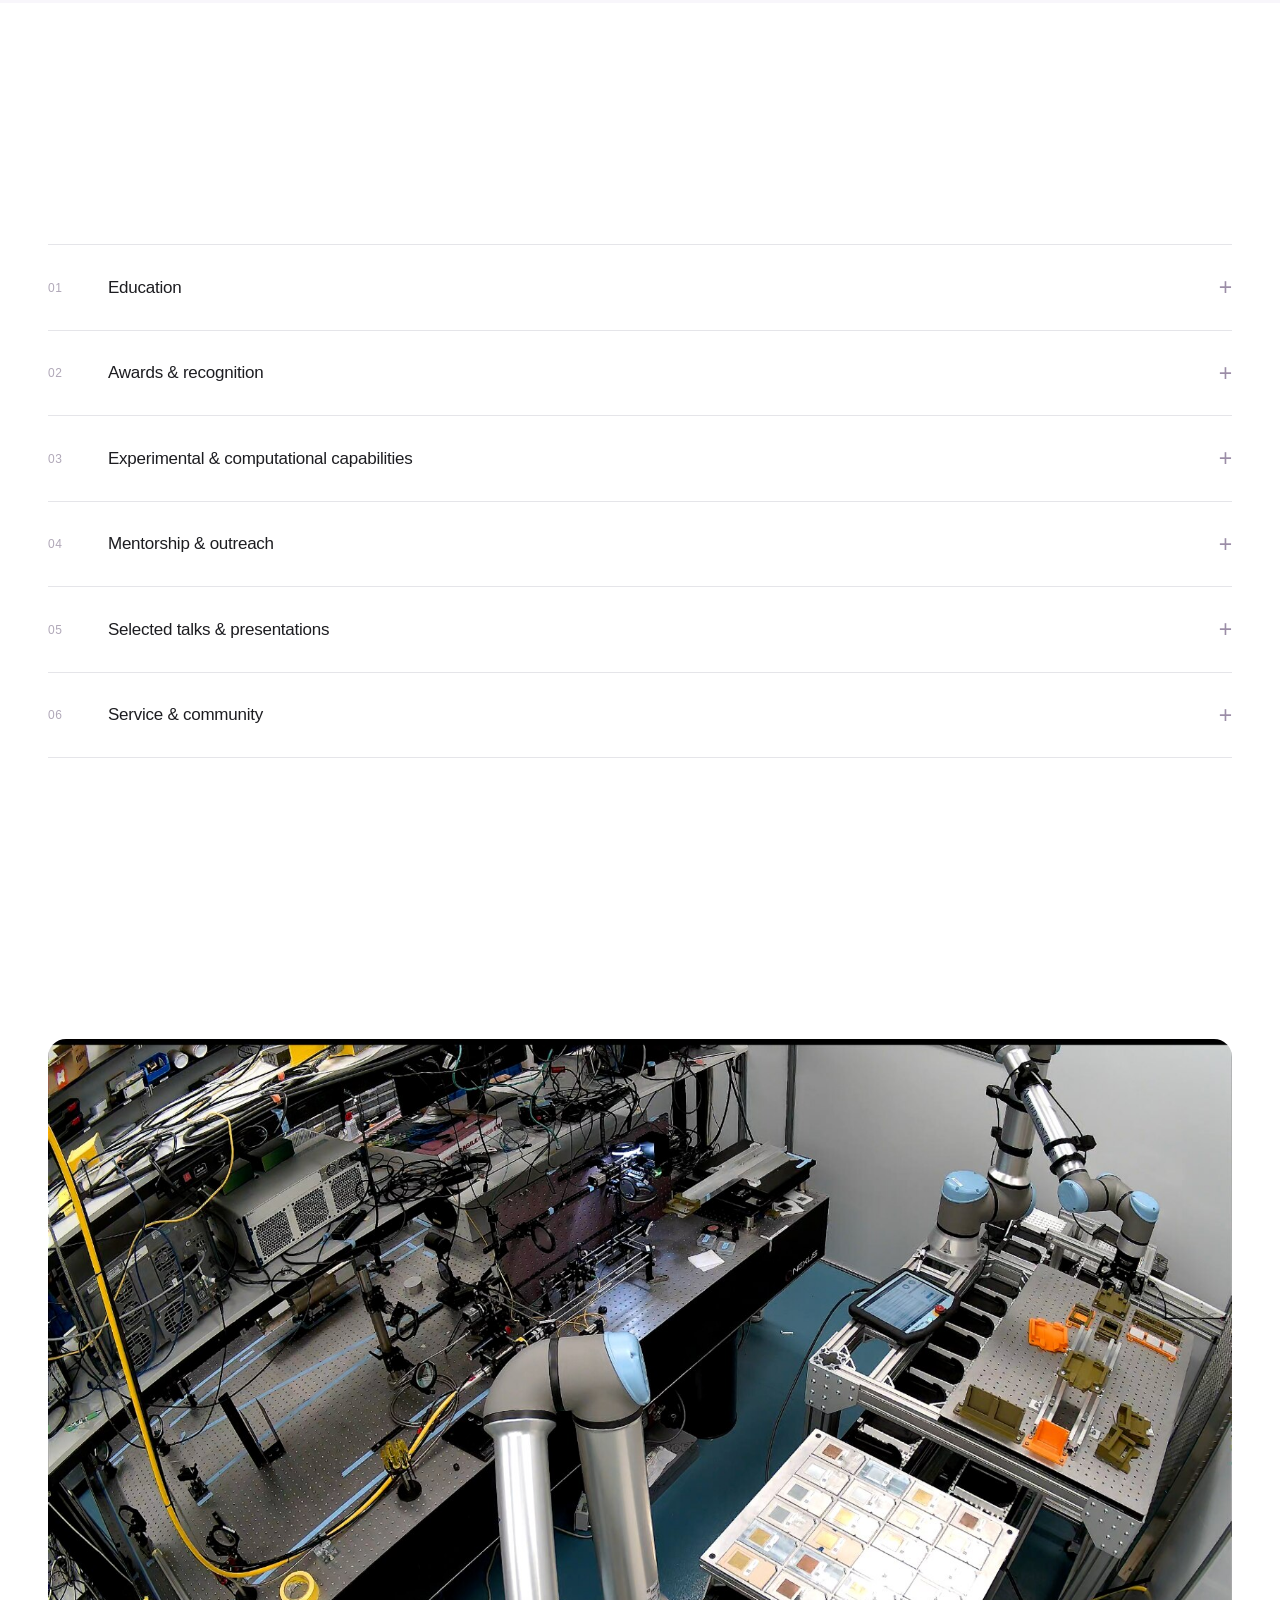
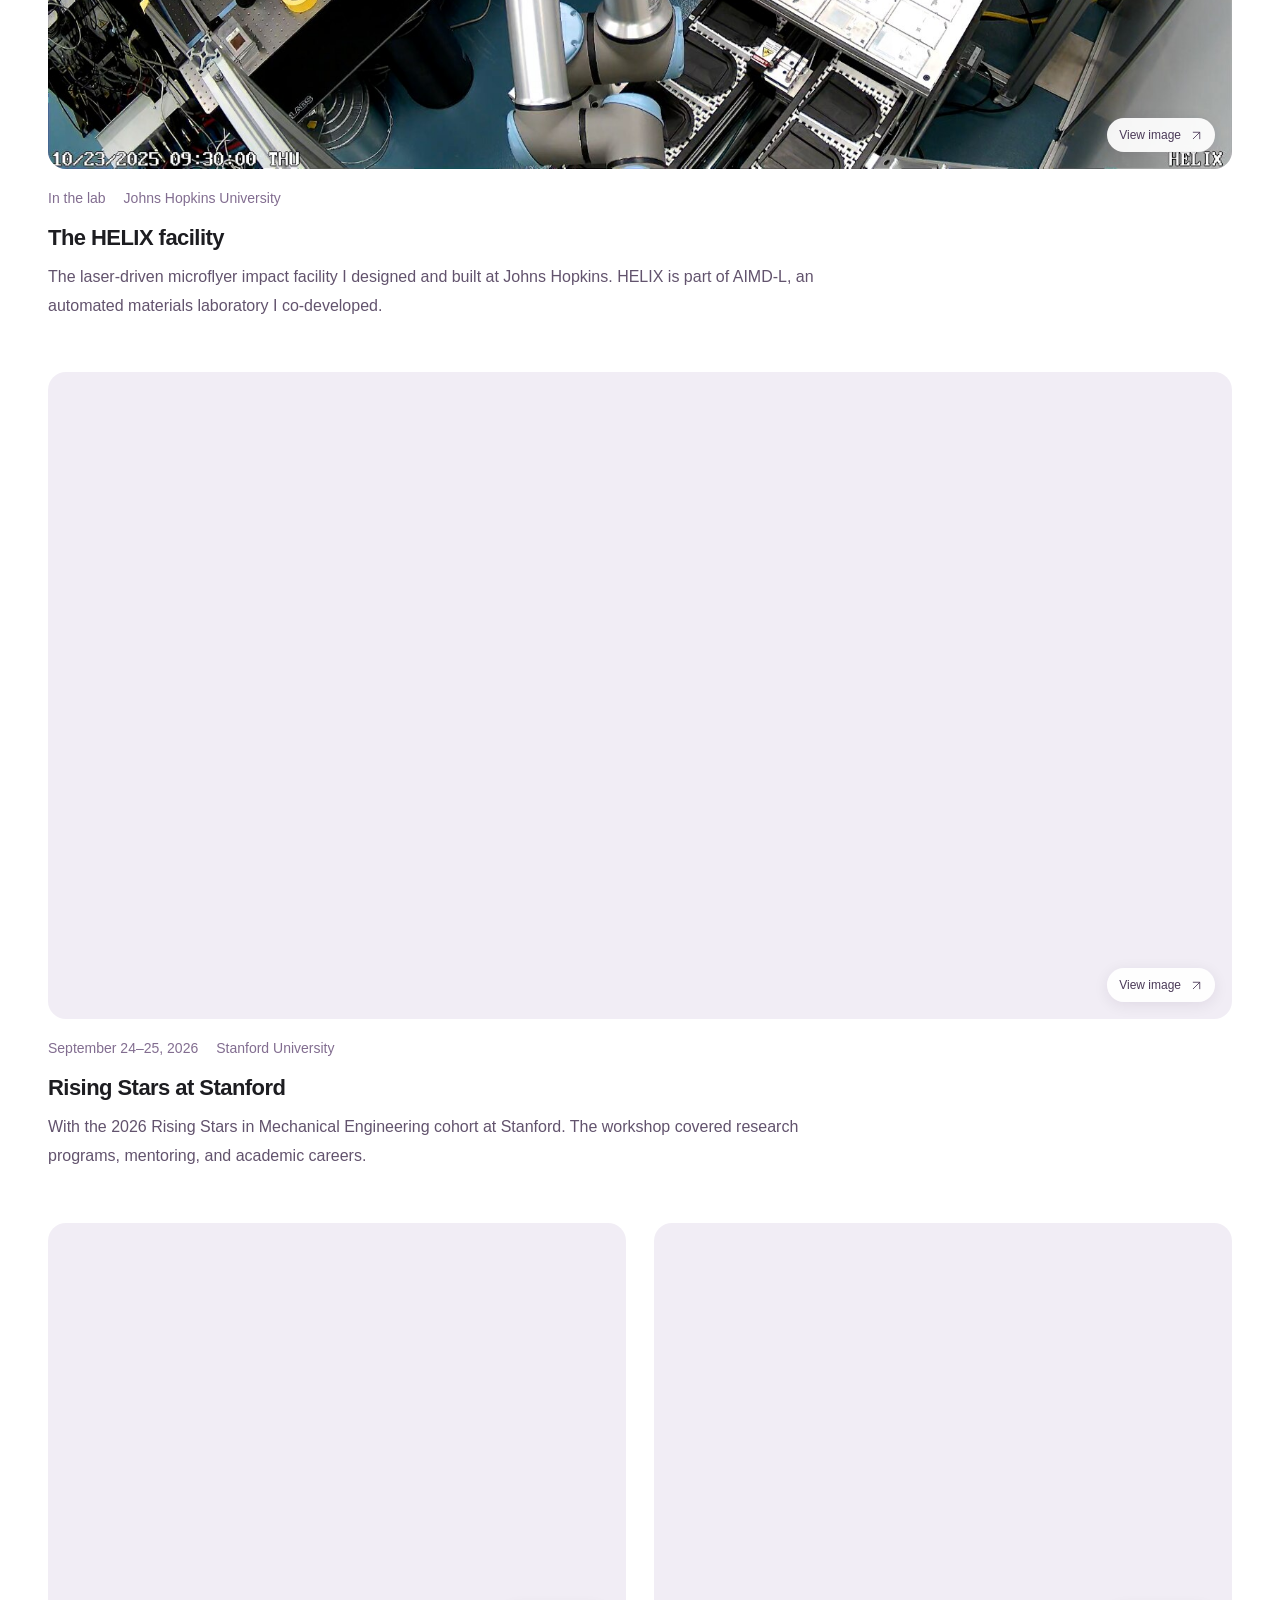
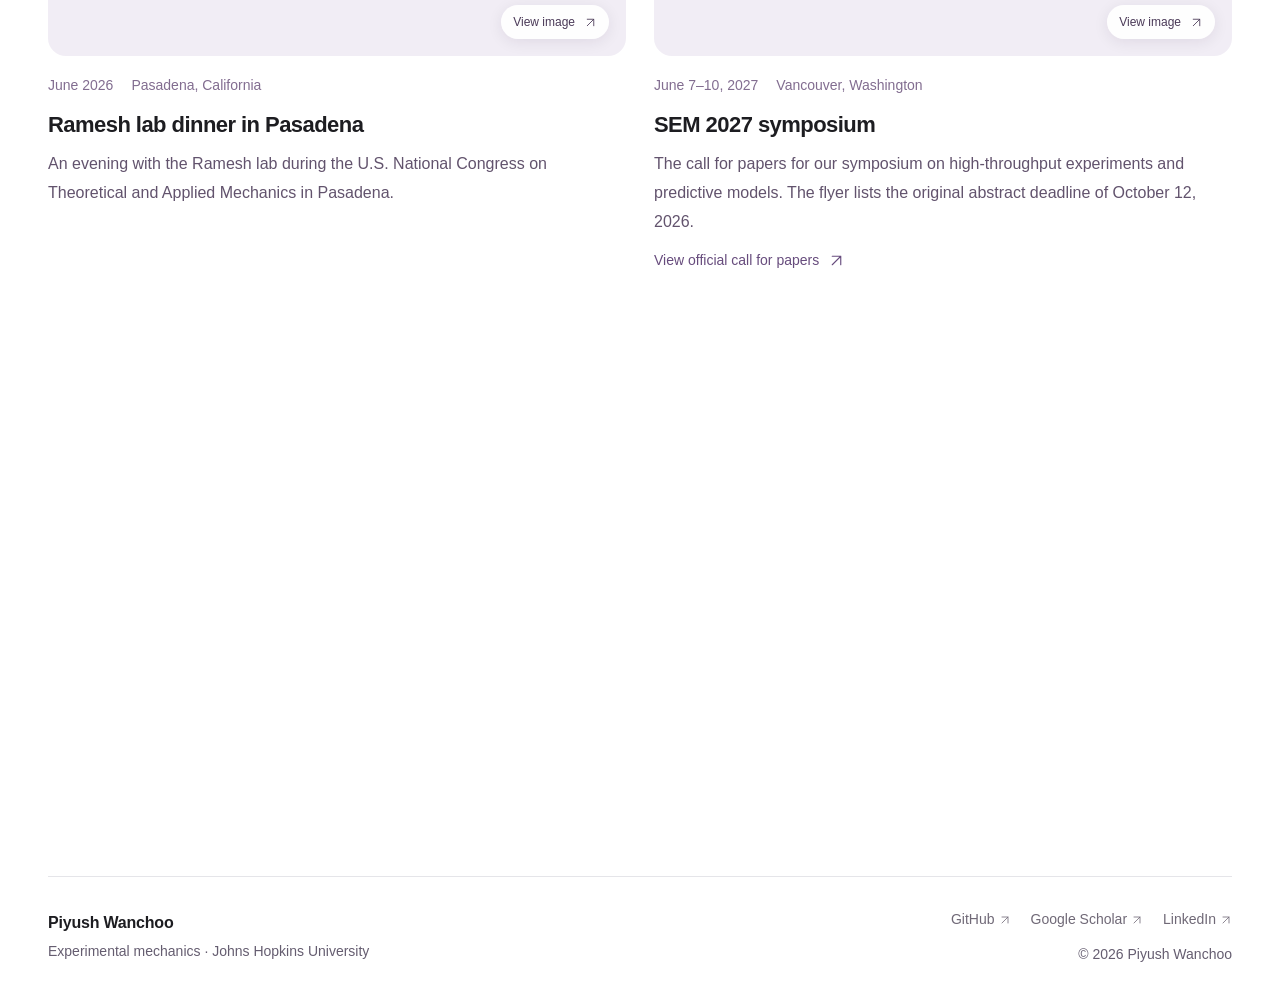
==== commit 3299c787: "Replace hero sculpture with impact-to-discovery animation" ====
--- a/index.html
+++ b/index.html
@@ -58,7 +58,7 @@
     <script src="./content.js" defer></script>
     <script src="./scholar-data.js" defer></script>
     <script src="./app.js" defer></script>
-    <script src="./sculpture.js" defer></script>
+    <script src="./hero-discovery.js" defer></script>
   </head>
   <body>
     <a class="skip-link" href="#main">Skip to content</a>
@@ -87,13 +87,48 @@
           <p class="hero-description" data-hero-description>My research combines experimental mechanics and data-driven discovery to understand materials under extreme conditions. I’m a postdoctoral fellow at Johns Hopkins.</p>
           <div class="hero-actions"><a class="button" href="#work">View my work <svg class="icon" aria-hidden="true"><use href="#arrow-down" /></svg></a><a class="text-link" href="#about">About me <svg class="icon" aria-hidden="true"><use href="#arrow-up-right" /></svg></a></div>
         </div>
-        <div class="hero-visual" aria-hidden="true">
-          <div class="sculpture-glow"></div>
-          <canvas id="sculpture" width="1400" height="550"></canvas>
-          <div class="sculpture-shadow"></div>
-          <div class="visual-note"><span class="mini-cross">+</span> EXPERIMENTAL MECHANICS · MATERIALS RESEARCH</div>
-          <div class="visual-index">SCROLL TO EXPLORE <svg class="icon"><use href="#arrow-down" /></svg></div>
-        </div>
+        <figure class="hero-discovery shell" id="hero-discovery" aria-labelledby="discovery-caption">
+          <div class="discovery-flow">
+            <div class="discovery-stage">
+              <svg viewBox="0 0 300 190" role="img" aria-labelledby="impact-visual-title">
+                <title id="impact-visual-title">A flyer strikes a material specimen and launches a wave.</title>
+                <defs><linearGradient id="specimen-face" x1="0" y1="0" x2="1" y2="1"><stop stop-color="#e7d7cd"/><stop offset="1" stop-color="#c5b4cd"/></linearGradient><linearGradient id="flyer-face"><stop stop-color="#ae8d79"/><stop offset="1" stop-color="#d2b7a7"/></linearGradient></defs>
+                <path class="discovery-baseline" d="M28 166H270"/>
+                <g class="discovery-flyer"><path d="M47 50L60 39H74L61 50Z" fill="#d9c1b2"/><path d="M61 50L74 39V139L61 150Z" fill="#967f76"/><rect x="47" y="50" width="14" height="100" fill="url(#flyer-face)"/></g>
+                <path d="M140 40L157 26H247L230 40Z" fill="#e6dbe7"/><path d="M230 40L247 26V136L230 150Z" fill="#ae9db9"/>
+                <rect x="140" y="40" width="90" height="110" fill="url(#specimen-face)"/>
+                <path class="discovery-grains" d="M140 87L171 75L194 102L230 84M171 75L179 40M194 102L184 150M140 125L158 119L184 150M194 102L218 128L230 125"/>
+                <rect class="discovery-wave" x="142" y="41" width="8" height="108"/>
+                <path class="discovery-direction" d="M90 97H115M109 91L115 97L109 103"/>
+              </svg>
+              <div class="discovery-stage-copy"><h2><span>01</span> Impact</h2><p>Load a material at high strain rate.</p></div>
+            </div>
+            <span class="discovery-connector" aria-hidden="true"><svg viewBox="0 0 40 20"><path d="M2 10H36M29 3L36 10L29 17"/></svg></span>
+            <div class="discovery-stage">
+              <svg viewBox="0 0 300 190" role="img" aria-labelledby="measure-visual-title">
+                <title id="measure-visual-title">An illustrative time-resolved response is recorded after impact.</title>
+                <path class="discovery-grid" d="M35 51H276M35 90H276M35 129H276"/>
+                <path class="discovery-axis" d="M35 28V154H276"/>
+                <path class="discovery-trace-guide" d="M36 143H72L80 141L86 144L94 142L101 61L110 43L123 48L138 66L157 70L170 109L183 123L196 99L208 88L219 97L232 87L250 91L275 85"/>
+                <path class="discovery-trace" id="discovery-trace" pathLength="1" d="M36 143H72L80 141L86 144L94 142L101 61L110 43L123 48L138 66L157 70L170 109L183 123L196 99L208 88L219 97L232 87L250 91L275 85"/>
+                <text class="discovery-axis-label" x="276" y="180" text-anchor="end">Time</text><text class="discovery-axis-label" x="35" y="18">Response</text>
+              </svg>
+              <div class="discovery-stage-copy"><h2><span>02</span> Measure</h2><p>Resolve its response in time.</p></div>
+            </div>
+            <span class="discovery-connector" aria-hidden="true"><svg viewBox="0 0 40 20"><path d="M2 10H36M29 3L36 10L29 17"/></svg></span>
+            <div class="discovery-stage">
+              <svg viewBox="0 0 300 190" role="img" aria-labelledby="discover-visual-title">
+                <title id="discover-visual-title">Repeated experiments add illustrative points to a map of material behavior.</title>
+                <path class="discovery-grid" d="M35 51H276M35 90H276M35 129H276"/><path class="discovery-axis" d="M35 28V154H276"/>
+                <g class="discovery-map-base"><circle cx="52" cy="132" r="3.5"/><circle cx="71" cy="118" r="3.5"/><circle cx="76" cy="137" r="3.5"/><circle cx="91" cy="110" r="3.5"/><circle cx="111" cy="124" r="3.5"/><circle cx="125" cy="96" r="3.5"/><circle cx="141" cy="113" r="3.5"/><circle cx="153" cy="88" r="3.5"/><circle cx="174" cy="104" r="3.5"/><circle cx="181" cy="75" r="3.5"/><circle cx="203" cy="92" r="3.5"/><circle cx="219" cy="65" r="3.5"/><circle cx="244" cy="78" r="3.5"/><circle cx="260" cy="50" r="3.5"/></g>
+                <g class="discovery-map-new"><circle cx="146" cy="91" r="5"/><circle cx="193" cy="68" r="5"/><circle cx="101" cy="106" r="5"/><circle cx="231" cy="49" r="5"/><circle cx="166" cy="74" r="5"/><circle cx="253" cy="63" r="5"/></g>
+                <text class="discovery-axis-label" x="276" y="180" text-anchor="end">Material descriptors</text><text class="discovery-axis-label" x="35" y="18">Dynamic response</text>
+              </svg>
+              <div class="discovery-stage-copy"><h2><span>03</span> Discover</h2><p>Map behavior across materials and conditions.</p></div>
+            </div>
+          </div>
+          <figcaption class="discovery-caption" id="discovery-caption"><span>Impact → measurement → discovery <span class="discovery-disclosure">· Schematic physics and illustrative data</span></span><button type="button" class="discovery-motion-toggle" id="discovery-motion-toggle" aria-pressed="false" hidden>Pause animation</button></figcaption>
+        </figure>
       </section>
 
       <div class="intro-strip shell"><p>Postdoctoral Fellow <span>· Hopkins Extreme Materials Institute</span></p><span class="intro-signature">Baltimore, Maryland <svg class="icon" aria-hidden="true"><use href="#sparkle" /></svg></span></div>
--- a/styles.css
+++ b/styles.css
@@ -49,15 +49,54 @@
 h1 span{color:#7d7b83}
 .hero-description{font-size:16px;color:#777780;line-height:1.65;letter-spacing:-.25px;margin:0 auto 25px;max-width:460px}
 .hero-actions{display:flex;align-items:center;justify-content:center;gap:30px}
+.hero-discovery{--discovery-cycle:10s;margin-block:38px 0;padding-bottom:16px}
+.discovery-flow{display:grid;grid-template-columns:minmax(0,1fr) 32px minmax(0,1fr) 32px minmax(0,1fr);gap:16px;align-items:start}
+.discovery-stage{min-width:0}
+.discovery-stage>svg{display:block;width:100%;height:auto;overflow:visible}
+.discovery-baseline,.discovery-grid,.discovery-axis,.discovery-grains,.discovery-direction{fill:none;stroke:#d9d3df;stroke-width:1}
+.discovery-axis{stroke:#aaa0b4}.discovery-grid{stroke:#e8e3ed}.discovery-grains{stroke:#a493a4}.discovery-direction{stroke:#a28aaf;stroke-width:1.5}
+.discovery-flyer{transform:translateX(78px)}
+.discovery-wave{fill:#9672b2;opacity:.45;transform:translateX(35px)}
+.discovery-axis-label{font-family:var(--font);font-size:13px;fill:#74677f;letter-spacing:.1px}
+.discovery-trace,.discovery-trace-guide{fill:none;stroke:#9472ac;stroke-width:2.3;stroke-linecap:round;stroke-linejoin:round}
+.discovery-trace{stroke-dasharray:1;stroke-dashoffset:0}.discovery-trace-guide{stroke:#e1d8e9;stroke-width:1.5}
+.discovery-map-base{fill:#b1a1bd;opacity:.72}.discovery-map-new{fill:#8861a4}
+.discovery-map-new circle{transform-box:fill-box;transform-origin:center}
+.discovery-stage-copy{padding:14px 0 0;border-top:1px solid #e2dce8}
+.discovery-stage-copy h2{font-size:22px;font-weight:550;letter-spacing:-.5px;line-height:1.3;margin:0 0 7px}
+.discovery-stage-copy h2 span{display:inline-block;vertical-align:middle;font-size:10px;font-weight:400;letter-spacing:.6px;color:#887491;margin-right:9px}
+.discovery-stage-copy p{font-size:14px;line-height:1.6;color:#716779;margin:0;max-width:265px}
+.discovery-connector{margin-top:88px;display:block;color:#b6a8c2}
+.discovery-connector svg{display:block;width:100%;height:auto;fill:none;stroke:currentColor;stroke-width:1.25;stroke-linecap:round;stroke-linejoin:round}
+.discovery-caption{display:flex;align-items:center;justify-content:space-between;gap:18px;margin-top:22px;font-size:12px;line-height:1.7;color:#6d6078}
+.discovery-disclosure{color:#82758d}
+.discovery-motion-toggle{background:transparent;border:0;border-radius:5px;padding:8px 0 8px 12px;min-height:44px;flex-shrink:0;font-size:12px;text-decoration:underline;text-underline-offset:4px}
+.discovery-motion-ready .discovery-flyer{animation:discovery-impact var(--discovery-cycle) ease-in-out infinite}
+.discovery-motion-ready .discovery-wave{animation:discovery-compression var(--discovery-cycle) linear infinite}
+.discovery-motion-ready .discovery-trace{animation:discovery-record var(--discovery-cycle) linear infinite}
+.discovery-motion-ready .discovery-map-new circle{opacity:0}
+.discovery-motion-ready .discovery-map-new .is-recorded{opacity:.7}
+.discovery-motion-ready .discovery-map-new .is-incoming{animation:discovery-add var(--discovery-cycle) ease-out infinite}
+.discovery-paused *{animation-play-state:paused!important}
+.discovery-static *{animation:none!important}.discovery-static .discovery-map-new circle{opacity:1}
+@keyframes discovery-impact{0%,9%{transform:translateX(0)}22%,92%{transform:translateX(78px)}100%{transform:translateX(0)}}
+@keyframes discovery-compression{0%,21%{opacity:0;transform:translateX(0)}24%{opacity:.6}43%{opacity:.6;transform:translateX(78px)}48%,100%{opacity:0;transform:translateX(78px)}}
+@keyframes discovery-record{0%,31%{stroke-dashoffset:1}61%,98%{stroke-dashoffset:0}100%{stroke-dashoffset:1}}
+@keyframes discovery-add{0%,66%{opacity:0;transform:scale(.55)}77%,100%{opacity:1;transform:scale(1)}}
+@media(min-width:901px) and (max-width:1100px){.discovery-axis-label{font-size:16px}}
+@media(max-width:900px){.hero-discovery{width:calc(100% - 56px)}.discovery-flow{gap:10px;grid-template-columns:minmax(0,1fr) 20px minmax(0,1fr) 20px minmax(0,1fr)}.discovery-connector{margin-top:62px}.discovery-axis-label{font-size:18px}.discovery-stage-copy h2{font-size:20px}.discovery-stage-copy p{font-size:13px}.discovery-disclosure{display:block}}
+@media(max-width:760px){.hero-discovery{width:calc(100% - 48px);margin-top:30px;padding-bottom:18px}.discovery-flow{display:flex;flex-direction:column;align-items:stretch;gap:22px;max-width:340px;margin:auto}.discovery-stage>svg{max-width:280px;max-height:170px;margin:auto}.discovery-stage-copy{padding-top:10px}.discovery-stage-copy h2{font-size:20px;margin-bottom:4px}.discovery-stage-copy p{max-width:none;font-size:14px}.discovery-axis-label{font-size:14px}.discovery-connector{display:none}.discovery-caption{align-items:flex-start;flex-wrap:wrap;margin-top:25px;font-size:12px;gap:12px}.discovery-motion-toggle{font-size:12px;padding-top:0;min-height:44px}.discovery-disclosure{margin-top:2px}}
+@media(prefers-reduced-motion:reduce){.hero-discovery *{animation:none!important}.discovery-motion-ready .discovery-map-new circle{opacity:1}.discovery-motion-toggle{display:none}}
+@media(max-width:360px){.contact-asterisk{display:none}}
 .text-link{border:0;background:none;display:inline-flex;align-items:center;gap:9px;padding:0;font-size:13px;font-weight:500;transition:gap .2s}
 .text-link:hover{gap:15px}
 .text-link .icon{width:17px;height:17px}
-.hero-visual{height:360px;position:relative;max-width:1500px;margin:-1px auto 0;isolation:isolate}
-#sculpture{width:100%;height:100%;position:absolute;inset:0;z-index:2}
-.sculpture-glow{position:absolute;left:50%;bottom:0;transform:translateX(-50%);width:850px;height:340px;background:radial-gradient(ellipse at 50% 75%,#d6c6ed55 0%,#e7e2f340 30%,transparent 70%);z-index:0}
-.sculpture-shadow{position:absolute;bottom:9%;left:35%;width:30%;height:10%;border-radius:100%;background:#90869e22;filter:blur(20px);z-index:1}
-.visual-note,.visual-index{position:absolute;bottom:28px;font-size:8px;letter-spacing:1.5px;color:#88858e;display:flex;align-items:center;gap:12px;z-index:3}
-.visual-note{left:48px}.visual-index{right:48px}.visual-index .icon{width:14px;height:14px}.mini-cross{font-size:22px;font-weight:200;color:#95909d}
+
+
+
+
+
+
 .intro-strip{display:flex;align-items:center;justify-content:space-between;border-bottom:1px solid var(--line);padding-block:28px;gap:20px}
 .intro-strip p{font-size:12px;letter-spacing:-.1px;margin:0}.intro-strip p span{color:var(--muted)}
 .intro-signature{font-size:10px;color:var(--muted);display:flex;align-items:center;gap:10px;white-space:nowrap}.intro-signature .icon{width:17px;height:17px}
@@ -115,10 +154,10 @@
 .detail-dialog{border:1px solid #e7e2ec;border-radius:25px;padding:48px;max-width:600px;width:calc(100% - 32px);max-height:85dvh;overflow-y:auto;background:#fff;color:var(--ink);box-shadow:0 30px 120px #11111125}.detail-dialog::backdrop{background:#19161d60;backdrop-filter:blur(10px)}.dialog-close{position:absolute;top:16px;right:16px;background:#f4f2f6;border:0;border-radius:50%;width:30px;height:30px;display:grid;place-items:center}.dialog-close .icon{width:15px;height:15px}.dialog-eyebrow{font-size:9px;letter-spacing:1.5px;color:#99909f;margin-bottom:15px}.detail-dialog h2{font-size:38px;letter-spacing:-1.8px;margin-bottom:20px}.detail-dialog p:not(.dialog-eyebrow){font-size:14px;line-height:1.9;color:#82768c}.dialog-art{height:220px;border-radius:14px;margin:25px 0;overflow:hidden;display:flex;align-items:center;justify-content:center}.dialog-art>img{width:100%;height:100%;object-fit:cover}.dialog-actions{margin-top:24px;display:flex;flex-wrap:wrap;gap:10px}.dialog-actions .button{font-size:12px}.contact-detail{background:#f7f5f9;border-radius:12px;padding:18px 20px;margin-top:25px}.detail-dialog .contact-detail p{font-size:12px;margin:0}.empty-filter{padding:65px 0;color:var(--muted);font-size:14px;grid-column:1/-1}.noscript-note{padding:15px;text-align:center;background:#f3edf8;font-size:13px}
 .reveal{opacity:1;transform:none}.motion-ready .reveal{opacity:0;transform:translateY(18px);transition:opacity .7s ease,transform .7s cubic-bezier(.2,.7,.2,1)}.motion-ready .reveal.is-visible{opacity:1;transform:translateY(0)}
 
-@media(min-width:1550px){.hero-copy{padding-top:85px}.hero-visual{height:390px}.hero-description{font-size:17px}.shell{width:min(1260px,calc(100% - 128px))}}
-@media(max-width:1050px){.shell{width:calc(100% - 64px)}.nav-links{margin-left:0;gap:24px}h1{font-size:80px;letter-spacing:-5px}.hero-copy{padding-top:65px}.hero-visual{height:325px}.projects-grid{gap:18px}.project-image{height:235px}.project-body h3{font-size:18px}.code-lines{font-size:7px;padding:18px 13px 23px}.about-grid{gap:60px}.about-copy h2{font-size:45px}.research-copy h2{font-size:47px}.research-art{transform:none}.orbital{width:310px}.orbital-two{width:300px}.orbital-three{width:285px}.wordmark-name{font-size:12px}}
-@media(max-width:760px){.shell{width:calc(100% - 40px)}.nav{height:66px;gap:18px}.wordmark{gap:13px}.wordmark-name{font-size:11px;padding-left:13px}.monogram{font-size:27px}.nav-contact{margin-left:auto;min-height:33px;padding:7px 14px;font-size:10px;gap:10px}.menu-toggle{display:block}.nav-links{position:absolute;top:66px;left:0;right:0;display:none;flex-direction:column;gap:0;padding:12px 20px 22px;background:#fffffffa;backdrop-filter:blur(20px);border-bottom:1px solid var(--line);align-items:stretch}.nav-links.is-open{display:flex}.nav-links a{font-size:15px;padding:13px 0}.nav-links a[aria-current]::after{display:none}.menu-toggle[aria-expanded="true"] span:first-child{transform:translateY(3.5px) rotate(45deg)}.menu-toggle[aria-expanded="true"] span:last-child{transform:translateY(-3.5px) rotate(-45deg)}.hero-copy{padding-top:60px}.hero-eyebrow{font-size:7px;letter-spacing:1.5px;margin-bottom:22px}h1{font-size:clamp(44px,10.5vw,74px);letter-spacing:-3.5px;line-height:1.06;margin-bottom:23px}.hero-description{font-size:14px;line-height:1.7;max-width:335px;padding-inline:6px;margin-bottom:25px}.hero-actions{gap:23px}.hero-actions .button{min-height:43px;padding:11px 18px;gap:12px;font-size:11px}.hero-actions .text-link{font-size:11px;gap:6px}.hero-actions .icon{width:15px;height:15px}.hero-visual{height:290px;margin-top:7px}.sculpture-glow{width:600px}.visual-note{left:20px;bottom:20px;font-size:6px;letter-spacing:1px;gap:7px}.visual-index{right:20px;bottom:20px;font-size:6px;letter-spacing:1px;gap:7px}.mini-cross{font-size:17px}.visual-index .icon{width:12px;height:12px}.intro-strip{padding-block:23px}.intro-strip p{font-size:10px;max-width:230px;line-height:1.8}.intro-signature{font-size:8px;gap:6px}.intro-signature .icon{width:14px;height:14px}.section{padding-block:70px}.section-top{gap:24px;margin-bottom:32px}.eyebrow{font-size:8px;letter-spacing:1.4px}.section-top .eyebrow{margin-bottom:16px}h2{font-size:41px;letter-spacing:-2.2px}.section-aside{font-size:11px;max-width:170px}.section-aside br{display:none}.section-aside p{margin-bottom:10px}.section-aside .text-link{font-size:10px;gap:4px}.section-aside .icon{width:13px;height:13px}.filter{font-size:9px;padding:8px 12px}.sample-label{font-size:8px;padding:4px 7px}.project-controls{margin-bottom:22px}.projects-grid{grid-template-columns:repeat(2,minmax(0,1fr));gap:32px 18px;min-height:0}.project-image{height:245px;border-radius:16px}.project-card:nth-child(3):last-child{grid-column:1/-1;display:grid;grid-template-columns:1fr 1fr;gap:24px;align-items:center}.project-card:nth-child(3):last-child .project-image{height:230px}.project-card:nth-child(3):last-child .project-body{padding-top:0}.project-card:nth-child(3):last-child .project-arrow{top:24px}.project-body{padding-top:18px}.project-body h3{font-size:17px}.project-body>p:not(.project-label){font-size:11px}.project-label{font-size:7px;letter-spacing:1px}.project-arrow{top:41px;width:14px;height:14px}.project-tags span{font-size:8px}.mini-window{width:86%}.code-lines{font-size:7px;padding:20px 13px 23px}.chart-window{width:83%;padding:17px 15px 13px}.chart-bars{gap:5px}.research-section{padding-top:65px;padding-bottom:33px}.research-inner{gap:10px;min-height:300px}.research-copy h2{font-size:39px;letter-spacing:-2.2px}.research-description{font-size:11px}.research-copy .eyebrow{font-size:7px;letter-spacing:1.1px}.research-art{height:300px;transform:translateX(10px) scale(.85);transform-origin:center}.research-orb{width:165px;height:165px}.orbital{width:260px;height:120px}.orbital-two{width:250px;height:115px}.orbital-three{width:240px;height:100px}.point-one{left:7%}.point-two{left:90%}.art-label{font-size:6px;letter-spacing:1.3px;bottom:18px}.publications{margin-top:30px}.publication-empty{padding-top:22px;gap:15px}.publication-empty p{font-size:10px}.coming-soon{font-size:8px}.publication h3{font-size:17px}.publication-meta{font-size:10px}.publication-summary{gap:15px}.publication-actions{flex-direction:column;gap:10px}.publication-actions a{font-size:10px}.timeline-item{grid-template-columns:120px 1fr;gap:20px}.timeline-empty{padding:25px}.timeline-empty h3{font-size:17px}.timeline-empty p{font-size:11px}.about-section{padding-block:65px}.about-grid{gap:35px;grid-template-columns:1fr 1.2fr}.about-copy h2{font-size:37px;letter-spacing:-2px;margin-bottom:19px}.about-copy .eyebrow{font-size:7px;letter-spacing:1px;margin-bottom:16px}.about-bio p{font-size:11px;line-height:1.85}.interests{gap:6px;margin-block:18px 21px}.interests span{font-size:8px;padding:5px 8px}.photo-note{font-size:6px;letter-spacing:.8px;gap:7px;line-height:1.8}.contact-section{padding-block:75px 80px}.contact-section h2{font-size:65px;letter-spacing:-3.5px}.contact-section h2 .contact-asterisk{font-size:54px;right:-60px;top:-5px}.contact-section .eyebrow{font-size:6px;letter-spacing:1.4px}.site-footer{padding-block:25px;gap:20px}.footer-name{font-size:11px}.site-footer p{font-size:8px}.footer-right{font-size:8px}.footer-dot{margin-inline:5px}.social-links{gap:12px}.social-links a{font-size:9px}.detail-dialog{padding:42px 28px 30px}.detail-dialog h2{font-size:31px}.detail-dialog p:not(.dialog-eyebrow){font-size:12px}.dialog-art{height:200px}}
-@media(max-width:480px){.hero-copy{padding-top:48px}h1{letter-spacing:-2.7px}.desktop-break{display:none}.hero-visual{height:260px;margin-top:0}.intro-strip p{max-width:200px}.intro-signature{font-size:7px}.section-top{display:block}.section-aside{max-width:250px;margin-top:20px;font-size:11px}.section-aside br{display:inline}.section-aside p{margin-bottom:6px}.project-controls{gap:10px}.filter{font-size:8px;padding:8px 10px}.sample-label{font-size:7px;padding:4px 5px;white-space:nowrap}.projects-grid{grid-template-columns:1fr;gap:32px}.project-image{height:275px}.project-body h3{font-size:21px}.project-body>p:not(.project-label){font-size:12px;max-width:100%;margin-bottom:12px}.project-label{font-size:8px}.project-card:nth-child(3):last-child{display:block;grid-column:auto}.project-card:nth-child(3):last-child .project-image{height:275px}.project-card:nth-child(3):last-child .project-body{padding-top:18px}.project-card:nth-child(3):last-child .project-arrow{top:42px}.mini-window{width:76%;max-width:285px}.code-lines{font-size:9px;padding:20px 19px 26px}.chart-window{width:70%;max-width:270px;padding:21px}.chart-bars{height:100px;gap:7px}.chart-value{font-size:33px}.chart-caption{font-size:8px}.chart-axis{font-size:7px}.small-orb{height:165px;width:165px}.research-inner{grid-template-columns:1fr;gap:0}.research-copy h2{font-size:43px}.research-description{max-width:300px;font-size:12px}.research-art{height:255px;transform:scale(.95);margin-top:-12px}.research-orb{width:175px;height:175px}.orbital{width:290px}.orbital-two{width:280px}.orbital-three{width:260px}.point-one{left:13%;top:63%}.point-two{left:86%;top:58%}.art-label{bottom:0}.publications{margin-top:20px}.publication-empty{align-items:start}.publication-empty p{max-width:220px;line-height:1.8}.publication-summary{flex-direction:column}.publication-actions{flex-direction:row}.journey-section .section-top{margin-bottom:30px}.timeline-item{grid-template-columns:1fr;gap:10px;padding-block:24px}.timeline-period{font-size:9px;padding-top:0}.timeline-item h3{font-size:19px}.timeline-empty{padding:24px;align-items:start}.timeline-empty h3{font-size:17px;max-width:210px}.timeline-empty p{font-size:11px}.timeline-empty .icon{width:23px;height:23px}.about-grid{grid-template-columns:1fr;gap:40px}.about-image-wrap{max-width:none;width:100%}.portrait-frame{aspect-ratio:1.15/1;max-height:355px}.portrait{object-position:center 37%}.photo-note{font-size:7px;letter-spacing:1.3px;margin-top:17px}.about-copy .eyebrow{font-size:8px;letter-spacing:1.3px}.about-copy h2{font-size:43px}.about-bio p{font-size:12px;max-width:none}.interests span{font-size:9px}.contact-section h2{font-size:58px;letter-spacing:-3px}.contact-section h2 .contact-asterisk{font-size:43px;right:-40px;top:-12px}.contact-section .eyebrow{font-size:6px;letter-spacing:1px}.site-footer{align-items:start;gap:20px;flex-direction:column}.footer-right{text-align:left;display:flex;flex-wrap:wrap;gap:15px;justify-content:space-between;width:100%}.social-links{justify-content:flex-start;margin-bottom:0}.footer-right>span{font-size:8px}.detail-dialog{border-radius:20px;padding:43px 24px 28px}.dialog-art{height:200px}}
+@media(min-width:1550px){.hero-copy{padding-top:85px}.hero-description{font-size:17px}.shell{width:min(1260px,calc(100% - 128px))}}
+@media(max-width:1050px){.shell{width:calc(100% - 64px)}.nav-links{margin-left:0;gap:24px}h1{font-size:80px;letter-spacing:-5px}.hero-copy{padding-top:65px}.projects-grid{gap:18px}.project-image{height:235px}.project-body h3{font-size:18px}.code-lines{font-size:7px;padding:18px 13px 23px}.about-grid{gap:60px}.about-copy h2{font-size:45px}.research-copy h2{font-size:47px}.research-art{transform:none}.orbital{width:310px}.orbital-two{width:300px}.orbital-three{width:285px}.wordmark-name{font-size:12px}}
+@media(max-width:760px){.shell{width:calc(100% - 40px)}.nav{height:66px;gap:18px}.wordmark{gap:13px}.wordmark-name{font-size:11px;padding-left:13px}.monogram{font-size:27px}.nav-contact{margin-left:auto;min-height:33px;padding:7px 14px;font-size:10px;gap:10px}.menu-toggle{display:block}.nav-links{position:absolute;top:66px;left:0;right:0;display:none;flex-direction:column;gap:0;padding:12px 20px 22px;background:#fffffffa;backdrop-filter:blur(20px);border-bottom:1px solid var(--line);align-items:stretch}.nav-links.is-open{display:flex}.nav-links a{font-size:15px;padding:13px 0}.nav-links a[aria-current]::after{display:none}.menu-toggle[aria-expanded="true"] span:first-child{transform:translateY(3.5px) rotate(45deg)}.menu-toggle[aria-expanded="true"] span:last-child{transform:translateY(-3.5px) rotate(-45deg)}.hero-copy{padding-top:60px}.hero-eyebrow{font-size:7px;letter-spacing:1.5px;margin-bottom:22px}h1{font-size:clamp(44px,10.5vw,74px);letter-spacing:-3.5px;line-height:1.06;margin-bottom:23px}.hero-description{font-size:14px;line-height:1.7;max-width:335px;padding-inline:6px;margin-bottom:25px}.hero-actions{gap:23px}.hero-actions .button{min-height:43px;padding:11px 18px;gap:12px;font-size:11px}.hero-actions .text-link{font-size:11px;gap:6px}.hero-actions .icon{width:15px;height:15px}.intro-strip{padding-block:23px}.intro-strip p{font-size:10px;max-width:230px;line-height:1.8}.intro-signature{font-size:8px;gap:6px}.intro-signature .icon{width:14px;height:14px}.section{padding-block:70px}.section-top{gap:24px;margin-bottom:32px}.eyebrow{font-size:8px;letter-spacing:1.4px}.section-top .eyebrow{margin-bottom:16px}h2{font-size:41px;letter-spacing:-2.2px}.section-aside{font-size:11px;max-width:170px}.section-aside br{display:none}.section-aside p{margin-bottom:10px}.section-aside .text-link{font-size:10px;gap:4px}.section-aside .icon{width:13px;height:13px}.filter{font-size:9px;padding:8px 12px}.sample-label{font-size:8px;padding:4px 7px}.project-controls{margin-bottom:22px}.projects-grid{grid-template-columns:repeat(2,minmax(0,1fr));gap:32px 18px;min-height:0}.project-image{height:245px;border-radius:16px}.project-card:nth-child(3):last-child{grid-column:1/-1;display:grid;grid-template-columns:1fr 1fr;gap:24px;align-items:center}.project-card:nth-child(3):last-child .project-image{height:230px}.project-card:nth-child(3):last-child .project-body{padding-top:0}.project-card:nth-child(3):last-child .project-arrow{top:24px}.project-body{padding-top:18px}.project-body h3{font-size:17px}.project-body>p:not(.project-label){font-size:11px}.project-label{font-size:7px;letter-spacing:1px}.project-arrow{top:41px;width:14px;height:14px}.project-tags span{font-size:8px}.mini-window{width:86%}.code-lines{font-size:7px;padding:20px 13px 23px}.chart-window{width:83%;padding:17px 15px 13px}.chart-bars{gap:5px}.research-section{padding-top:65px;padding-bottom:33px}.research-inner{gap:10px;min-height:300px}.research-copy h2{font-size:39px;letter-spacing:-2.2px}.research-description{font-size:11px}.research-copy .eyebrow{font-size:7px;letter-spacing:1.1px}.research-art{height:300px;transform:translateX(10px) scale(.85);transform-origin:center}.research-orb{width:165px;height:165px}.orbital{width:260px;height:120px}.orbital-two{width:250px;height:115px}.orbital-three{width:240px;height:100px}.point-one{left:7%}.point-two{left:90%}.art-label{font-size:6px;letter-spacing:1.3px;bottom:18px}.publications{margin-top:30px}.publication-empty{padding-top:22px;gap:15px}.publication-empty p{font-size:10px}.coming-soon{font-size:8px}.publication h3{font-size:17px}.publication-meta{font-size:10px}.publication-summary{gap:15px}.publication-actions{flex-direction:column;gap:10px}.publication-actions a{font-size:10px}.timeline-item{grid-template-columns:120px 1fr;gap:20px}.timeline-empty{padding:25px}.timeline-empty h3{font-size:17px}.timeline-empty p{font-size:11px}.about-section{padding-block:65px}.about-grid{gap:35px;grid-template-columns:1fr 1.2fr}.about-copy h2{font-size:37px;letter-spacing:-2px;margin-bottom:19px}.about-copy .eyebrow{font-size:7px;letter-spacing:1px;margin-bottom:16px}.about-bio p{font-size:11px;line-height:1.85}.interests{gap:6px;margin-block:18px 21px}.interests span{font-size:8px;padding:5px 8px}.photo-note{font-size:6px;letter-spacing:.8px;gap:7px;line-height:1.8}.contact-section{padding-block:75px 80px}.contact-section h2{font-size:65px;letter-spacing:-3.5px}.contact-section h2 .contact-asterisk{font-size:54px;right:-60px;top:-5px}.contact-section .eyebrow{font-size:6px;letter-spacing:1.4px}.site-footer{padding-block:25px;gap:20px}.footer-name{font-size:11px}.site-footer p{font-size:8px}.footer-right{font-size:8px}.footer-dot{margin-inline:5px}.social-links{gap:12px}.social-links a{font-size:9px}.detail-dialog{padding:42px 28px 30px}.detail-dialog h2{font-size:31px}.detail-dialog p:not(.dialog-eyebrow){font-size:12px}.dialog-art{height:200px}}
+@media(max-width:480px){.hero-copy{padding-top:48px}h1{letter-spacing:-2.7px}.desktop-break{display:none}.intro-strip p{max-width:200px}.intro-signature{font-size:7px}.section-top{display:block}.section-aside{max-width:250px;margin-top:20px;font-size:11px}.section-aside br{display:inline}.section-aside p{margin-bottom:6px}.project-controls{gap:10px}.filter{font-size:8px;padding:8px 10px}.sample-label{font-size:7px;padding:4px 5px;white-space:nowrap}.projects-grid{grid-template-columns:1fr;gap:32px}.project-image{height:275px}.project-body h3{font-size:21px}.project-body>p:not(.project-label){font-size:12px;max-width:100%;margin-bottom:12px}.project-label{font-size:8px}.project-card:nth-child(3):last-child{display:block;grid-column:auto}.project-card:nth-child(3):last-child .project-image{height:275px}.project-card:nth-child(3):last-child .project-body{padding-top:18px}.project-card:nth-child(3):last-child .project-arrow{top:42px}.mini-window{width:76%;max-width:285px}.code-lines{font-size:9px;padding:20px 19px 26px}.chart-window{width:70%;max-width:270px;padding:21px}.chart-bars{height:100px;gap:7px}.chart-value{font-size:33px}.chart-caption{font-size:8px}.chart-axis{font-size:7px}.small-orb{height:165px;width:165px}.research-inner{grid-template-columns:1fr;gap:0}.research-copy h2{font-size:43px}.research-description{max-width:300px;font-size:12px}.research-art{height:255px;transform:scale(.95);margin-top:-12px}.research-orb{width:175px;height:175px}.orbital{width:290px}.orbital-two{width:280px}.orbital-three{width:260px}.point-one{left:13%;top:63%}.point-two{left:86%;top:58%}.art-label{bottom:0}.publications{margin-top:20px}.publication-empty{align-items:start}.publication-empty p{max-width:220px;line-height:1.8}.publication-summary{flex-direction:column}.publication-actions{flex-direction:row}.journey-section .section-top{margin-bottom:30px}.timeline-item{grid-template-columns:1fr;gap:10px;padding-block:24px}.timeline-period{font-size:9px;padding-top:0}.timeline-item h3{font-size:19px}.timeline-empty{padding:24px;align-items:start}.timeline-empty h3{font-size:17px;max-width:210px}.timeline-empty p{font-size:11px}.timeline-empty .icon{width:23px;height:23px}.about-grid{grid-template-columns:1fr;gap:40px}.about-image-wrap{max-width:none;width:100%}.portrait-frame{aspect-ratio:1.15/1;max-height:355px}.portrait{object-position:center 37%}.photo-note{font-size:7px;letter-spacing:1.3px;margin-top:17px}.about-copy .eyebrow{font-size:8px;letter-spacing:1.3px}.about-copy h2{font-size:43px}.about-bio p{font-size:12px;max-width:none}.interests span{font-size:9px}.contact-section h2{font-size:58px;letter-spacing:-3px}.contact-section h2 .contact-asterisk{font-size:43px;right:-40px;top:-12px}.contact-section .eyebrow{font-size:6px;letter-spacing:1px}.site-footer{align-items:start;gap:20px;flex-direction:column}.footer-right{text-align:left;display:flex;flex-wrap:wrap;gap:15px;justify-content:space-between;width:100%}.social-links{justify-content:flex-start;margin-bottom:0}.footer-right>span{font-size:8px}.detail-dialog{border-radius:20px;padding:43px 24px 28px}.dialog-art{height:200px}}
 /* Research-specific content and original project illustrations. */
 h1{font-size:clamp(48px,6.6vw,90px);letter-spacing:-5.4px}
 .hero-description{max-width:480px}
@@ -239,7 +278,7 @@
 @media(max-width:480px){.news-controls{flex-wrap:wrap;gap:14px}.news-controls .filter{font-size:9px}.news-count{font-size:9px}.news-entry{display:block;padding-block:27px}.news-date{flex-direction:row;align-items:baseline;gap:12px;margin-bottom:16px;padding-top:0}.news-year{font-size:22px}.news-date-label{font-size:11px}.news-body{padding-left:0;border-left:0}.news-body::before{display:none}.news-body h3{font-size:23px}.news-meta{font-size:9px;margin-bottom:13px}.news-summary{font-size:12px}.news-venue{font-size:10px}.news-details>ul{padding-inline:16px}.news-bottom{align-items:flex-start;gap:17px}.news-bottom>span{font-size:8px}}
 @media(max-width:1050px){h1{font-size:75px;letter-spacing:-4.8px}.metric-value{font-size:30px}.metric-label{font-size:8px}.metric{padding-left:20px}.metrics{gap:20px}.about-grid{gap:55px}.about-copy h2{font-size:42px}.about-bio p{font-size:11px}.scholar-metrics>span{display:none}.publication h3{font-size:16px}.publication-meta{font-size:10px}.bubble-row{gap:8px}.bubble-row i:nth-child(3){width:65px;height:65px}}
 @media(max-width:760px){h1{font-size:clamp(38px,7.5vw,58px);letter-spacing:-3.3px}.hero-description{max-width:375px;font-size:13px}.hero-eyebrow{font-size:6px;letter-spacing:1.2px}.metrics{gap:20px;padding-block:31px}.metric-value{font-size:27px}.metric{gap:8px;padding-left:18px}.metric-label{font-size:7px;max-width:130px}.project-label{min-height:25px;margin-bottom:7px;font-size:7px;letter-spacing:.8px}.project-arrow{top:51px}.project-image{height:240px}.project-image.lab-art::after{font-size:5px;bottom:8px;left:9px;padding:3px 5px}.bubble-row{gap:7px}.bubble-row i{width:24px;height:24px}.bubble-row i:nth-child(2){width:35px;height:35px}.bubble-row i:nth-child(3){width:57px;height:57px}.bubble-row i:nth-child(4){width:41px;height:41px}.bubble-row i:nth-child(5){width:20px;height:20px}.bubble-illustration>span{font-size:6px;letter-spacing:.7px}.bubble-illustration small{font-size:5px;letter-spacing:.6px}.publication-toolbar{flex-wrap:wrap;gap:16px;margin-top:28px}.publication-tabs .filter{font-size:9px;padding:8px 12px}.scholar-metrics{font-size:8px}.publication h3{font-size:15px}.publication-year{font-size:7px}.publication-meta{font-size:9px}.publication-authors{font-size:8px}.publication-actions a{font-size:9px}.publication{padding-block:23px}.publications-bottom{align-items:start;padding-top:23px}.publications-bottom>span{font-size:6px;max-width:180px;text-align:right}.publications-bottom .text-link{font-size:9px}.about-grid{gap:35px;grid-template-columns:1fr 1.25fr}.about-copy h2{font-size:35px}.about-bio p{font-size:10px}.interests span{font-size:7px;padding:5px 7px}.about-copy .text-link{font-size:11px}.academic-detail>summary{font-size:13px;gap:15px;padding-block:22px}.academic-number{width:20px}.academic-detail-body{padding-left:35px;padding-right:0}.academic-item{grid-template-columns:110px 1fr;gap:15px}.academic-item h4{font-size:12px}.academic-item p,.academic-item .academic-subtitle,.mentorship-note p{font-size:10px}.academic-kicker{font-size:8px}.mentorship-note{padding-left:125px}.service-list{font-size:11px}.academic-section{padding-bottom:15px}.contact-section h2{font-size:60px}}
-@media(max-width:480px){h1{font-size:clamp(31px,8vw,39px);letter-spacing:-2px;line-height:1.12}.hero-eyebrow{font-size:5.5px;letter-spacing:.9px}.hero-description{font-size:12px;max-width:315px}.hero-copy{padding-top:46px}.hero-visual{height:255px}.metrics{grid-template-columns:repeat(2,1fr);gap:26px 25px;padding-block:30px}.metric{padding-left:18px}.metric:nth-child(3){padding-left:0;border-left:0}.metric-value{font-size:30px}.metric-label{font-size:8px;max-width:none}.intro-strip p{max-width:210px;font-size:9px}.intro-signature{font-size:6px;gap:5px;white-space:normal;max-width:85px;line-height:1.8;text-align:right}.section-top h2{font-size:37px;letter-spacing:-2px}.projects-grid{row-gap:35px}.project-label{min-height:0;font-size:7px;margin-bottom:10px}.project-image{height:260px}.project-arrow{top:43px}.project-body h3{font-size:20px}.project-image.lab-art::after{font-size:6px;bottom:10px;left:11px}.bubble-row{gap:12px}.bubble-row i{width:28px;height:28px}.bubble-row i:nth-child(2){width:41px;height:41px}.bubble-row i:nth-child(3){width:68px;height:68px}.bubble-row i:nth-child(4){width:48px;height:48px}.bubble-illustration>span{font-size:7px;letter-spacing:1px}.bubble-illustration small{font-size:6px;letter-spacing:.8px}.publication-toolbar{gap:13px}.publication-tabs{width:100%;justify-content:space-between}.publication-tabs .filter{font-size:8px;padding:9px 10px}.publication-summary{gap:13px}.publication-actions{padding-top:0}.publication-meta{font-size:9px}.publication-authors{font-size:8px}.publication h3{font-size:15px;line-height:1.5}.publications-bottom>span{font-size:6px;max-width:120px}.about-grid{grid-template-columns:1fr;gap:35px}.about-copy h2{font-size:40px}.about-bio p{font-size:12px}.portrait-frame{aspect-ratio:1.12/1}.interests span{font-size:8px;padding:6px 9px}.academic-detail>summary{font-size:12px;gap:11px;padding-block:20px}.academic-number{font-size:8px;width:15px}.academic-detail-body{padding-left:26px}.academic-item{grid-template-columns:1fr;gap:7px;padding-block:15px}.academic-item h4{font-size:12px}.academic-item p{font-size:10px}.mentorship-note{padding:18px 0 0}.service-list{font-size:10px}.contact-section h2{font-size:54px;letter-spacing:-3px}.contact-affiliation{font-size:9px}}
+@media(max-width:480px){h1{font-size:clamp(31px,8vw,39px);letter-spacing:-2px;line-height:1.12}.hero-eyebrow{font-size:5.5px;letter-spacing:.9px}.hero-description{font-size:12px;max-width:315px}.hero-copy{padding-top:46px}.metrics{grid-template-columns:repeat(2,1fr);gap:26px 25px;padding-block:30px}.metric{padding-left:18px}.metric:nth-child(3){padding-left:0;border-left:0}.metric-value{font-size:30px}.metric-label{font-size:8px;max-width:none}.intro-strip p{max-width:210px;font-size:9px}.intro-signature{font-size:6px;gap:5px;white-space:normal;max-width:85px;line-height:1.8;text-align:right}.section-top h2{font-size:37px;letter-spacing:-2px}.projects-grid{row-gap:35px}.project-label{min-height:0;font-size:7px;margin-bottom:10px}.project-image{height:260px}.project-arrow{top:43px}.project-body h3{font-size:20px}.project-image.lab-art::after{font-size:6px;bottom:10px;left:11px}.bubble-row{gap:12px}.bubble-row i{width:28px;height:28px}.bubble-row i:nth-child(2){width:41px;height:41px}.bubble-row i:nth-child(3){width:68px;height:68px}.bubble-row i:nth-child(4){width:48px;height:48px}.bubble-illustration>span{font-size:7px;letter-spacing:1px}.bubble-illustration small{font-size:6px;letter-spacing:.8px}.publication-toolbar{gap:13px}.publication-tabs{width:100%;justify-content:space-between}.publication-tabs .filter{font-size:8px;padding:9px 10px}.publication-summary{gap:13px}.publication-actions{padding-top:0}.publication-meta{font-size:9px}.publication-authors{font-size:8px}.publication h3{font-size:15px;line-height:1.5}.publications-bottom>span{font-size:6px;max-width:120px}.about-grid{grid-template-columns:1fr;gap:35px}.about-copy h2{font-size:40px}.about-bio p{font-size:12px}.portrait-frame{aspect-ratio:1.12/1}.interests span{font-size:8px;padding:6px 9px}.academic-detail>summary{font-size:12px;gap:11px;padding-block:20px}.academic-number{font-size:8px;width:15px}.academic-detail-body{padding-left:26px}.academic-item{grid-template-columns:1fr;gap:7px;padding-block:15px}.academic-item h4{font-size:12px}.academic-item p{font-size:10px}.mentorship-note{padding:18px 0 0}.service-list{font-size:10px}.contact-section h2{font-size:54px;letter-spacing:-3px}.contact-affiliation{font-size:9px}}
 @media(prefers-reduced-motion:reduce){html{scroll-behavior:auto}*,*::before,*::after{animation-duration:.01ms!important;transition-duration:.01ms!important}.motion-ready .reveal{opacity:1;transform:none}}
 
 /* Research stories and accessible research/publication tabs. */
@@ -348,7 +387,7 @@
 .publication-tabs{flex-wrap:wrap;justify-content:flex-start}
 .filter,.publication-tabs .filter,.news-controls .filter{padding:9px 12px}
 .footer-name{font-size:var(--text-body)}
-.visual-note,.visual-index{font-size:.6875rem;color:#65616d}
+
 
 .project-body>p:not(.project-label),.about-bio p,.timeline-description,.timeline-period,.timeline-empty p,
 .academic-kicker,.academic-item p,.mentorship-note p,.service-list,.site-footer p,
@@ -385,7 +424,7 @@
   .intro-strip{align-items:flex-start;flex-direction:column;gap:12px}
   .intro-signature{max-width:none;text-align:left;white-space:normal}
   .hero-description{font-size:var(--text-body);max-width:100%}
-  .visual-index{display:none}
+
   .research-tabs{flex-wrap:wrap;gap:4px 22px;justify-content:flex-start}
   .research-tabs>button{font-size:var(--text-small);padding:13px 0}
   .news-bottom{flex-wrap:wrap}
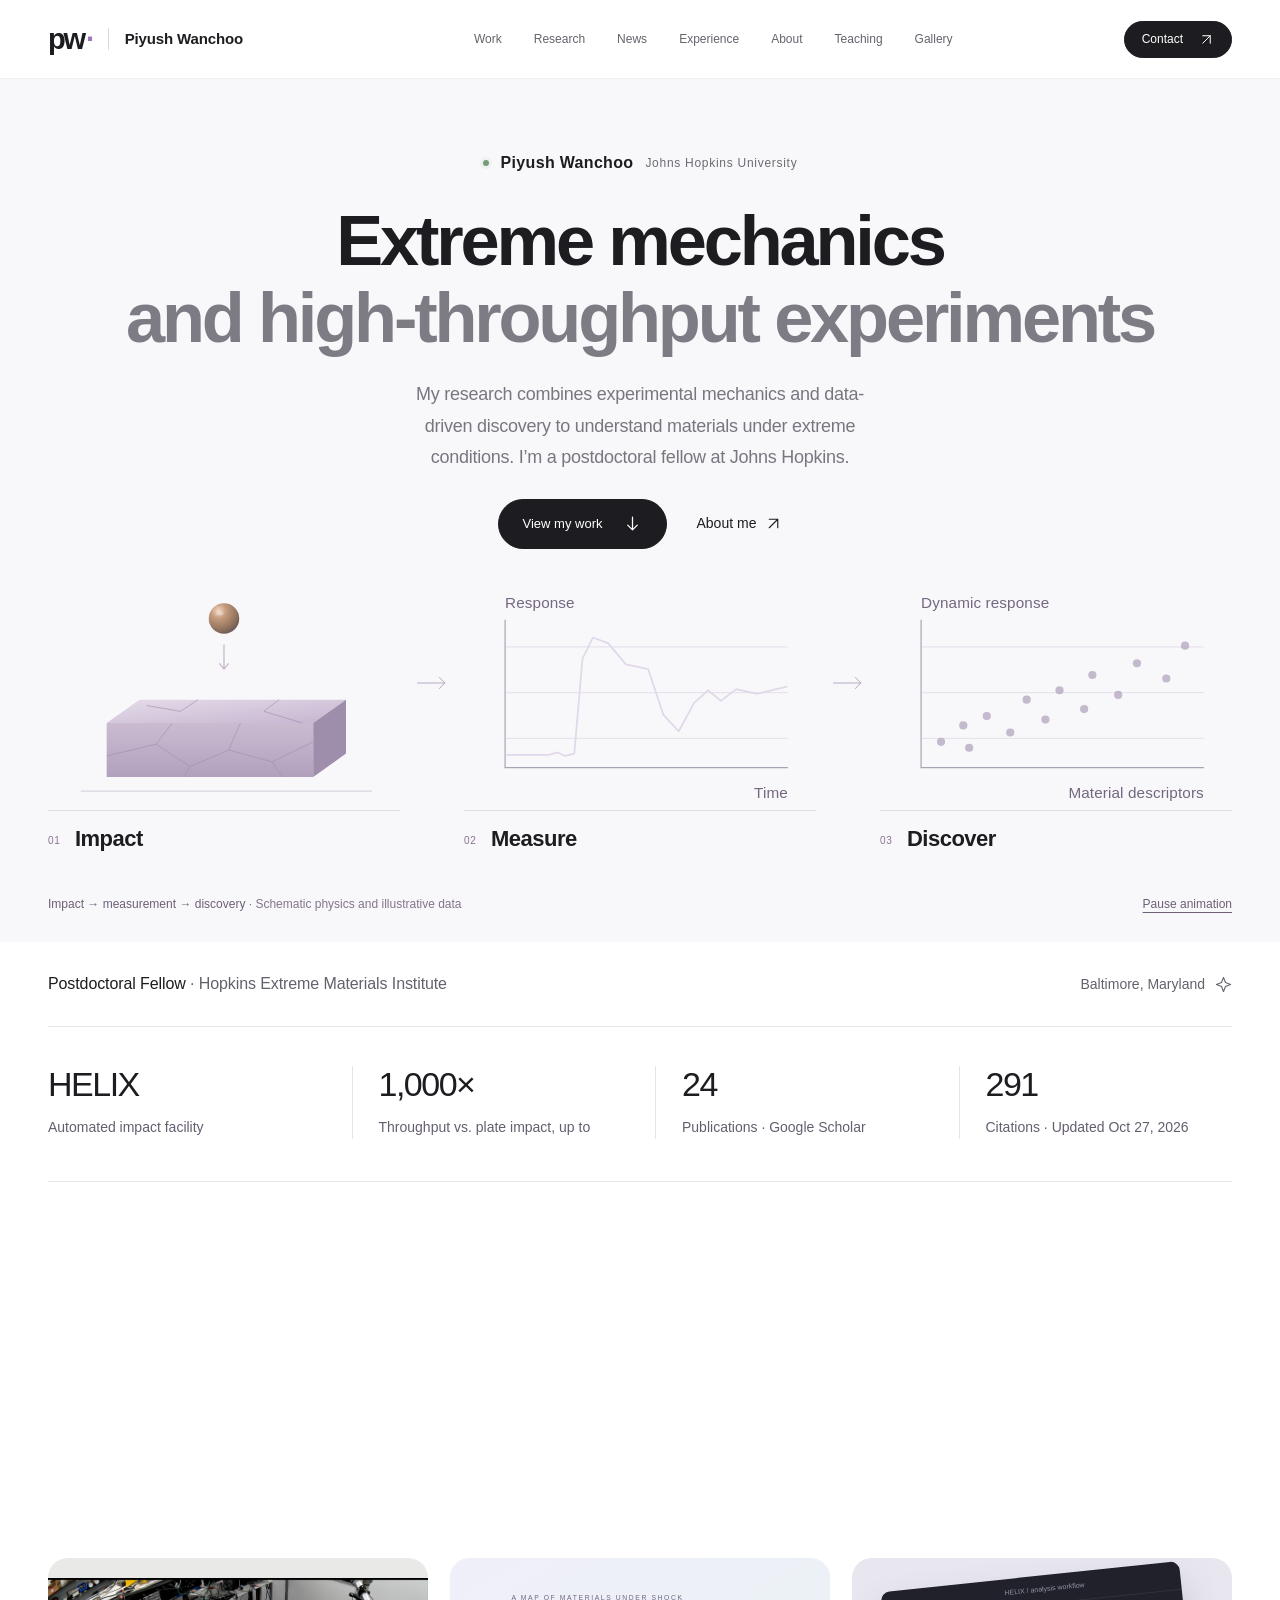
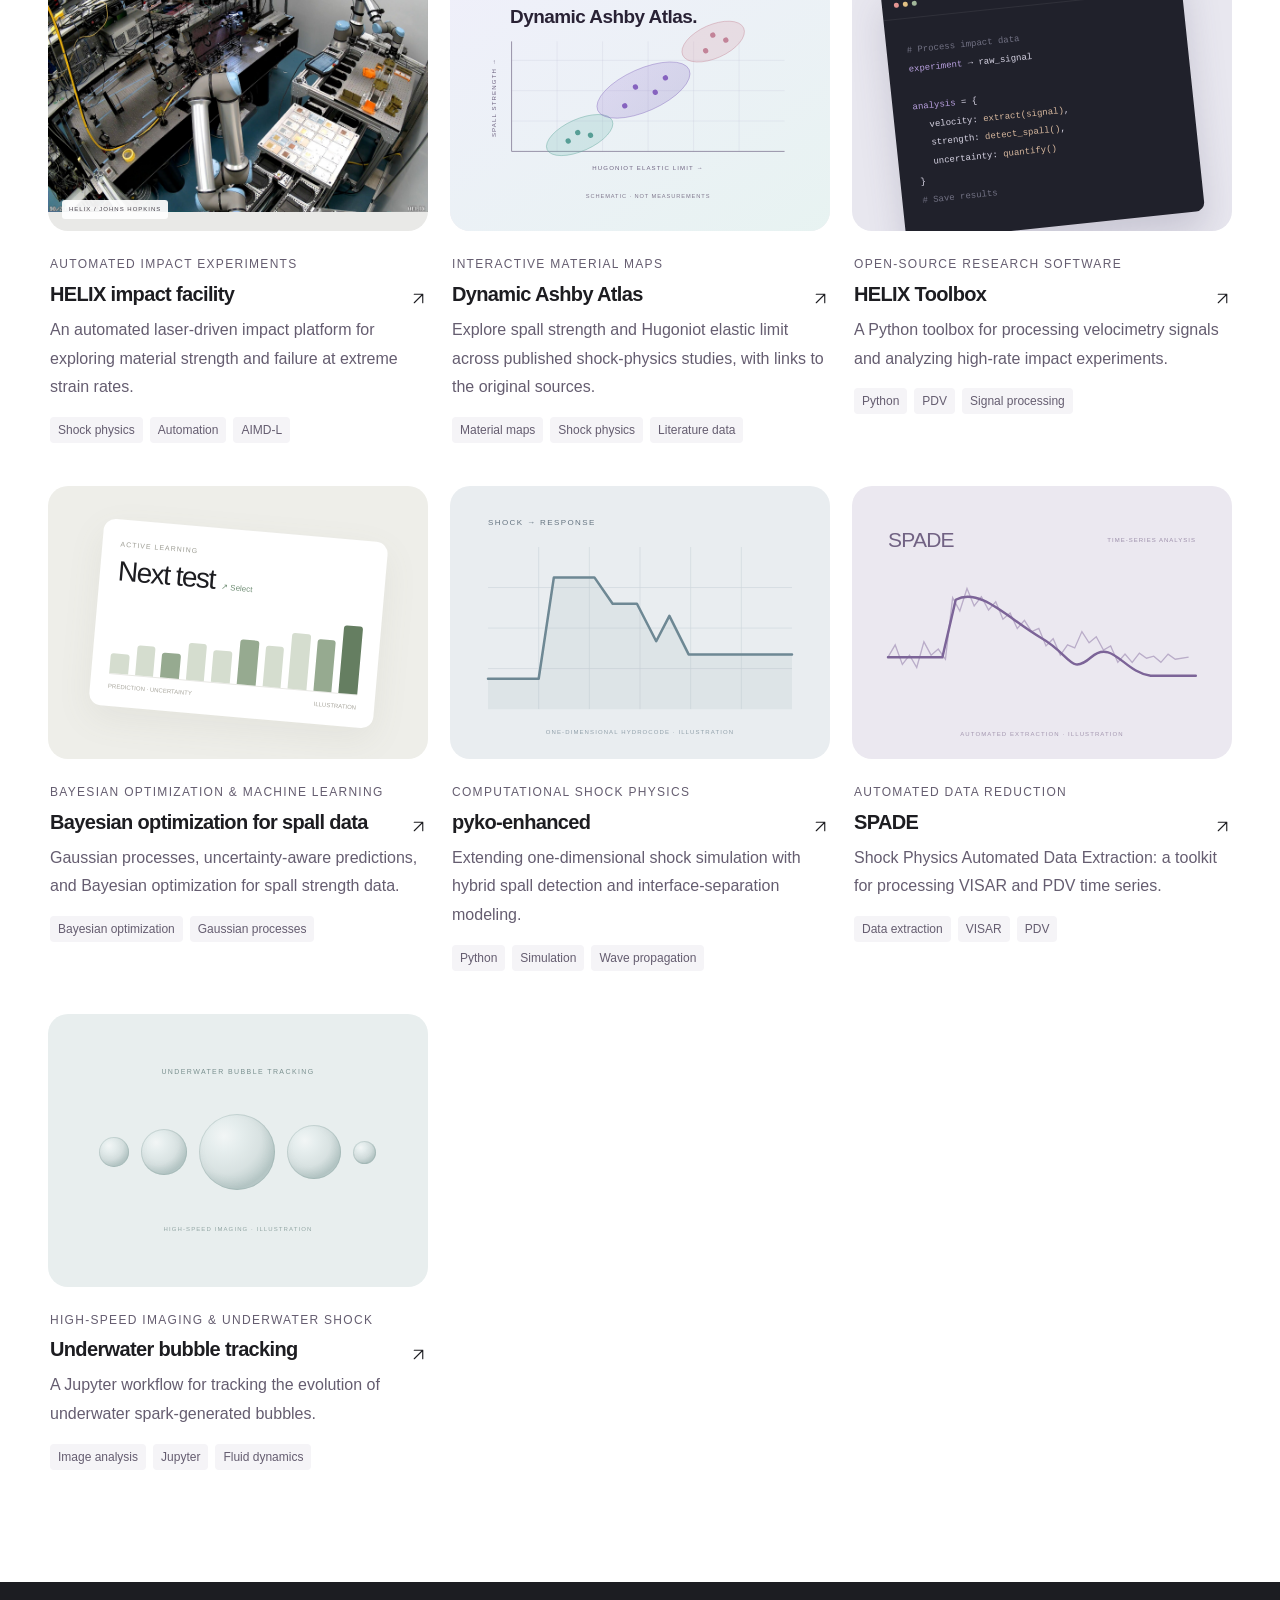
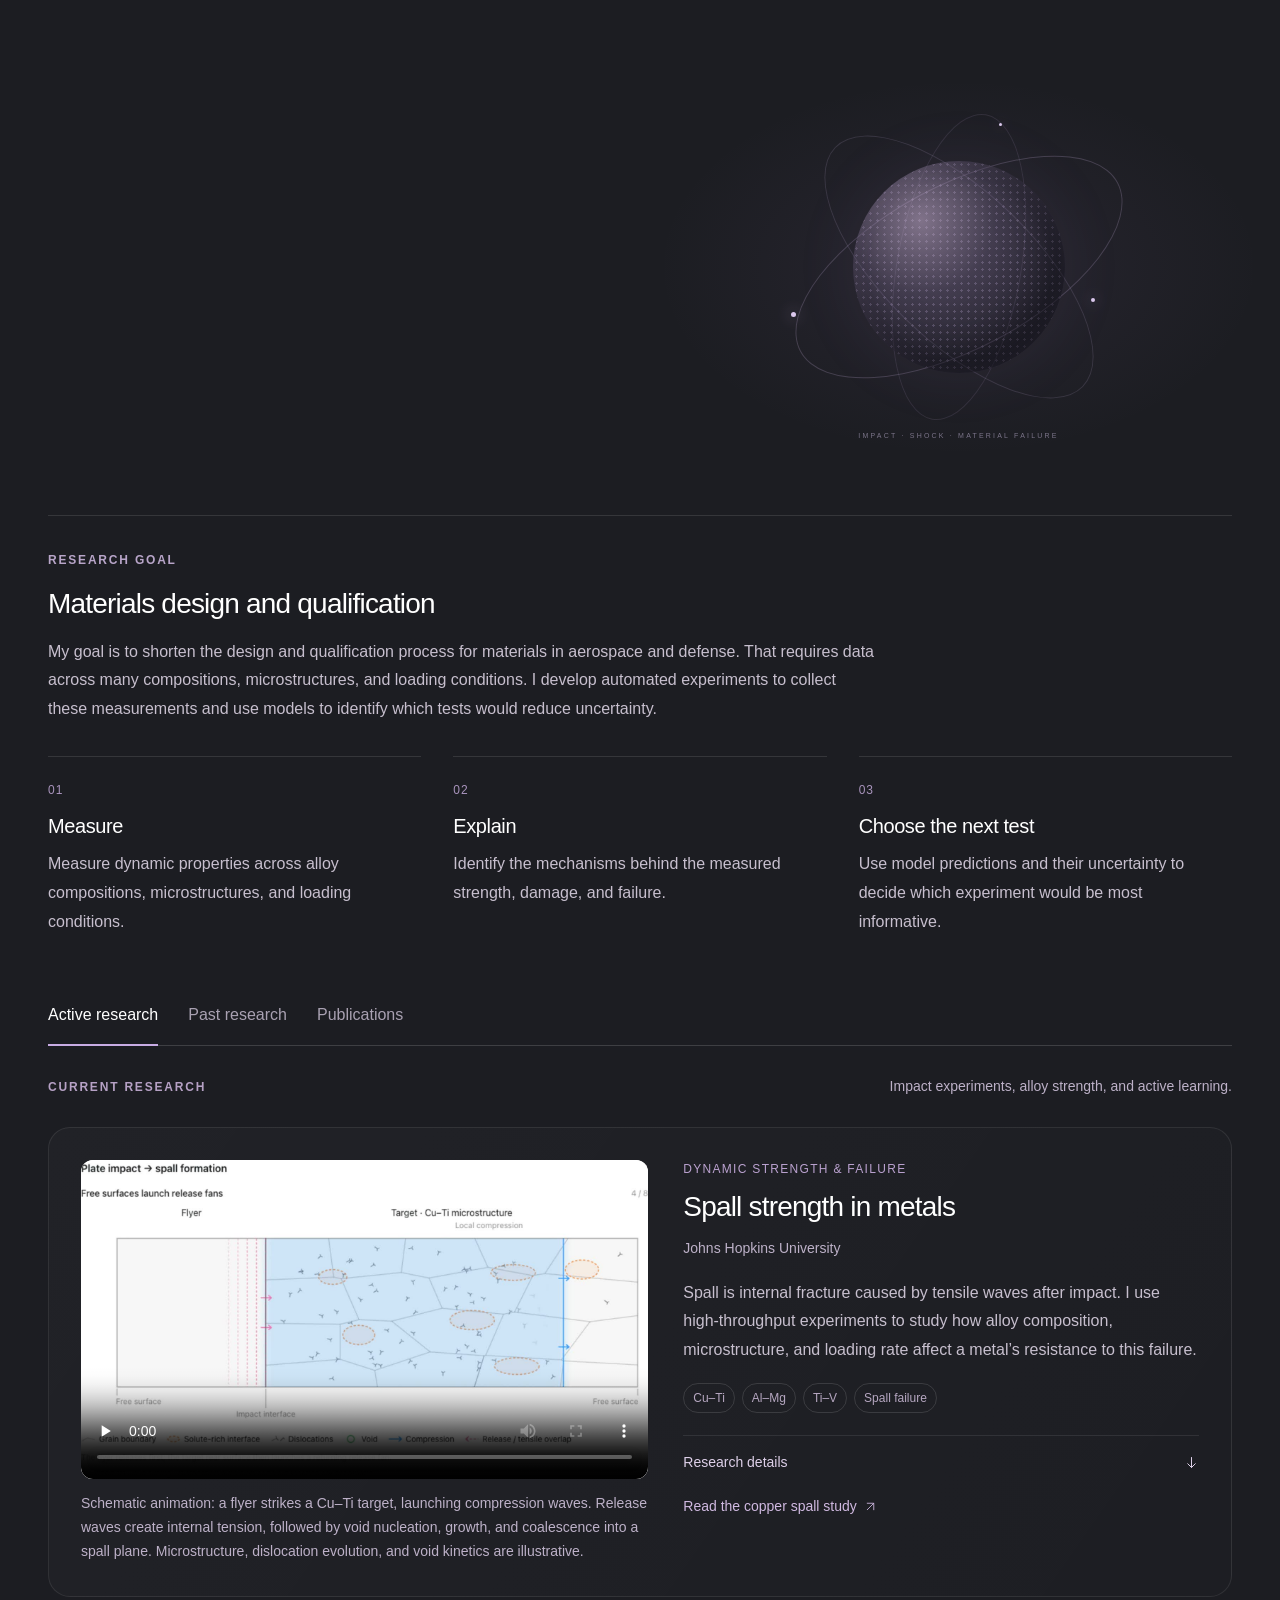
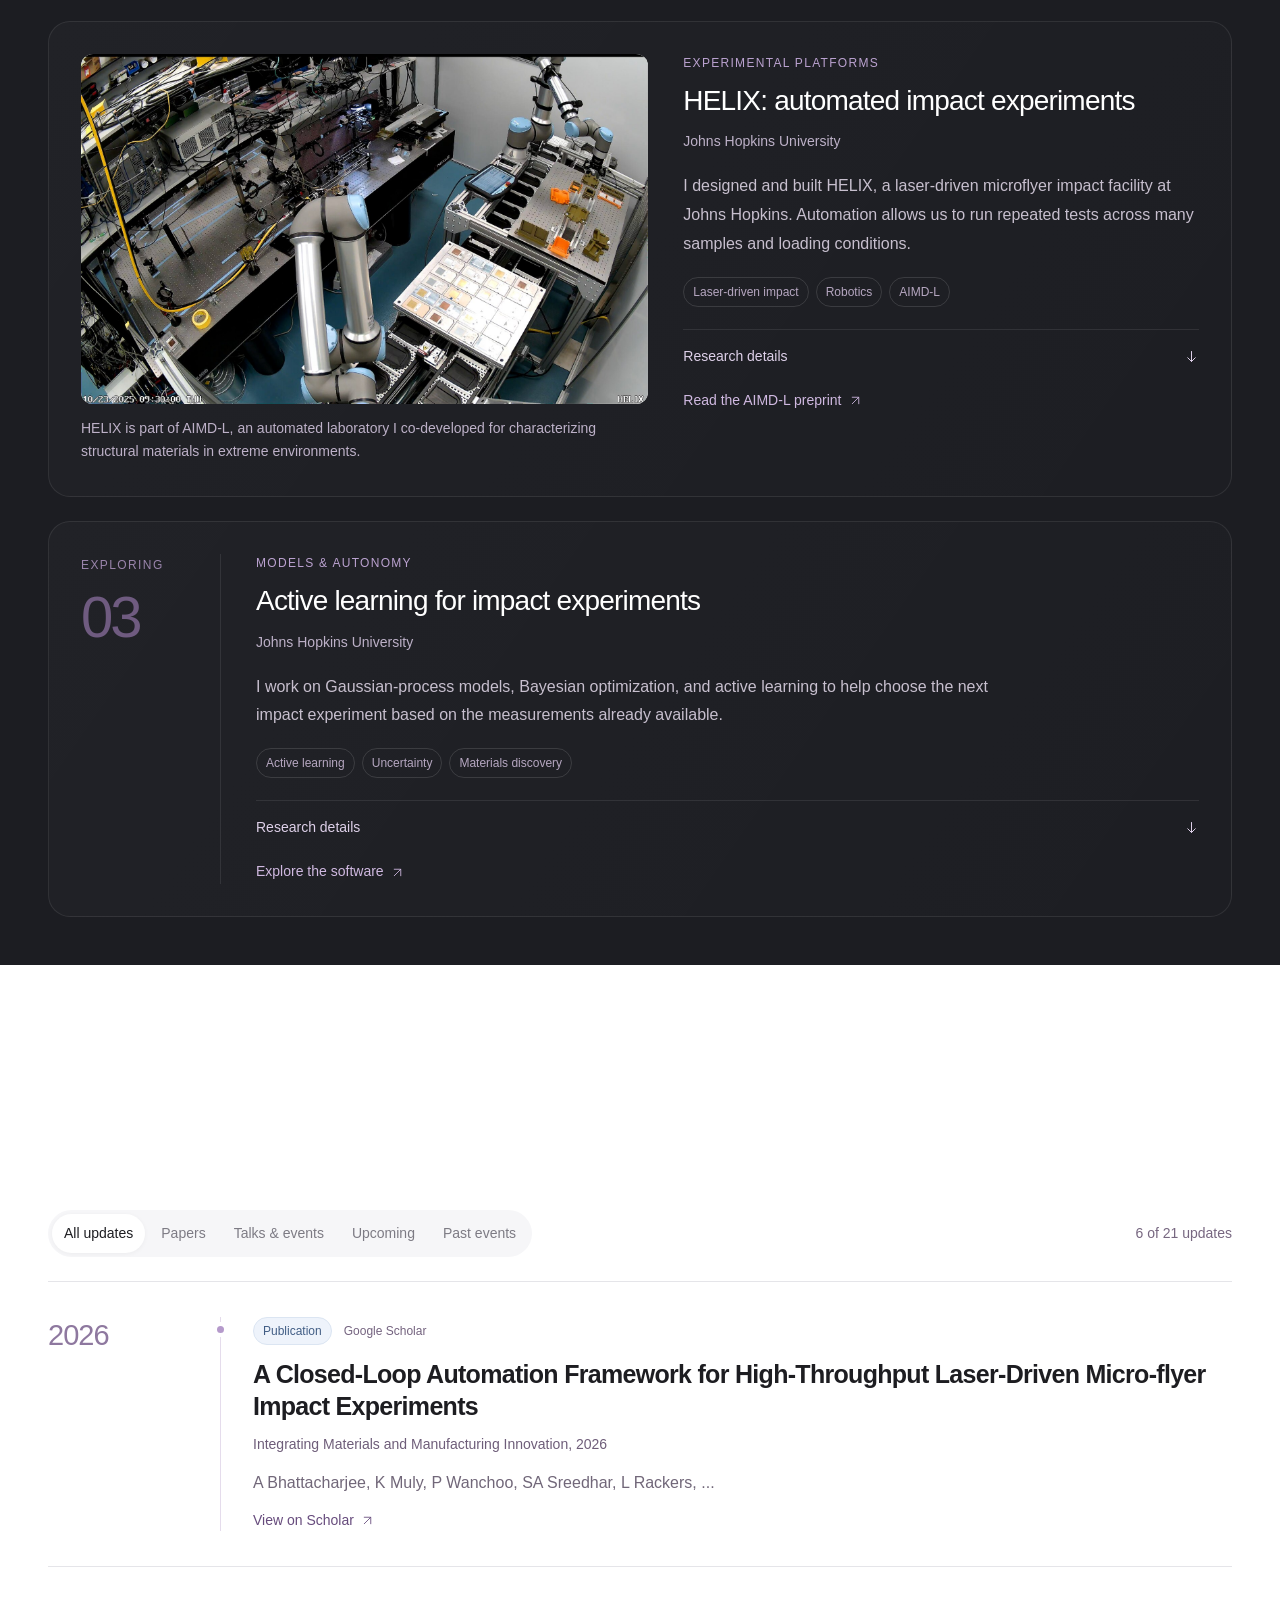
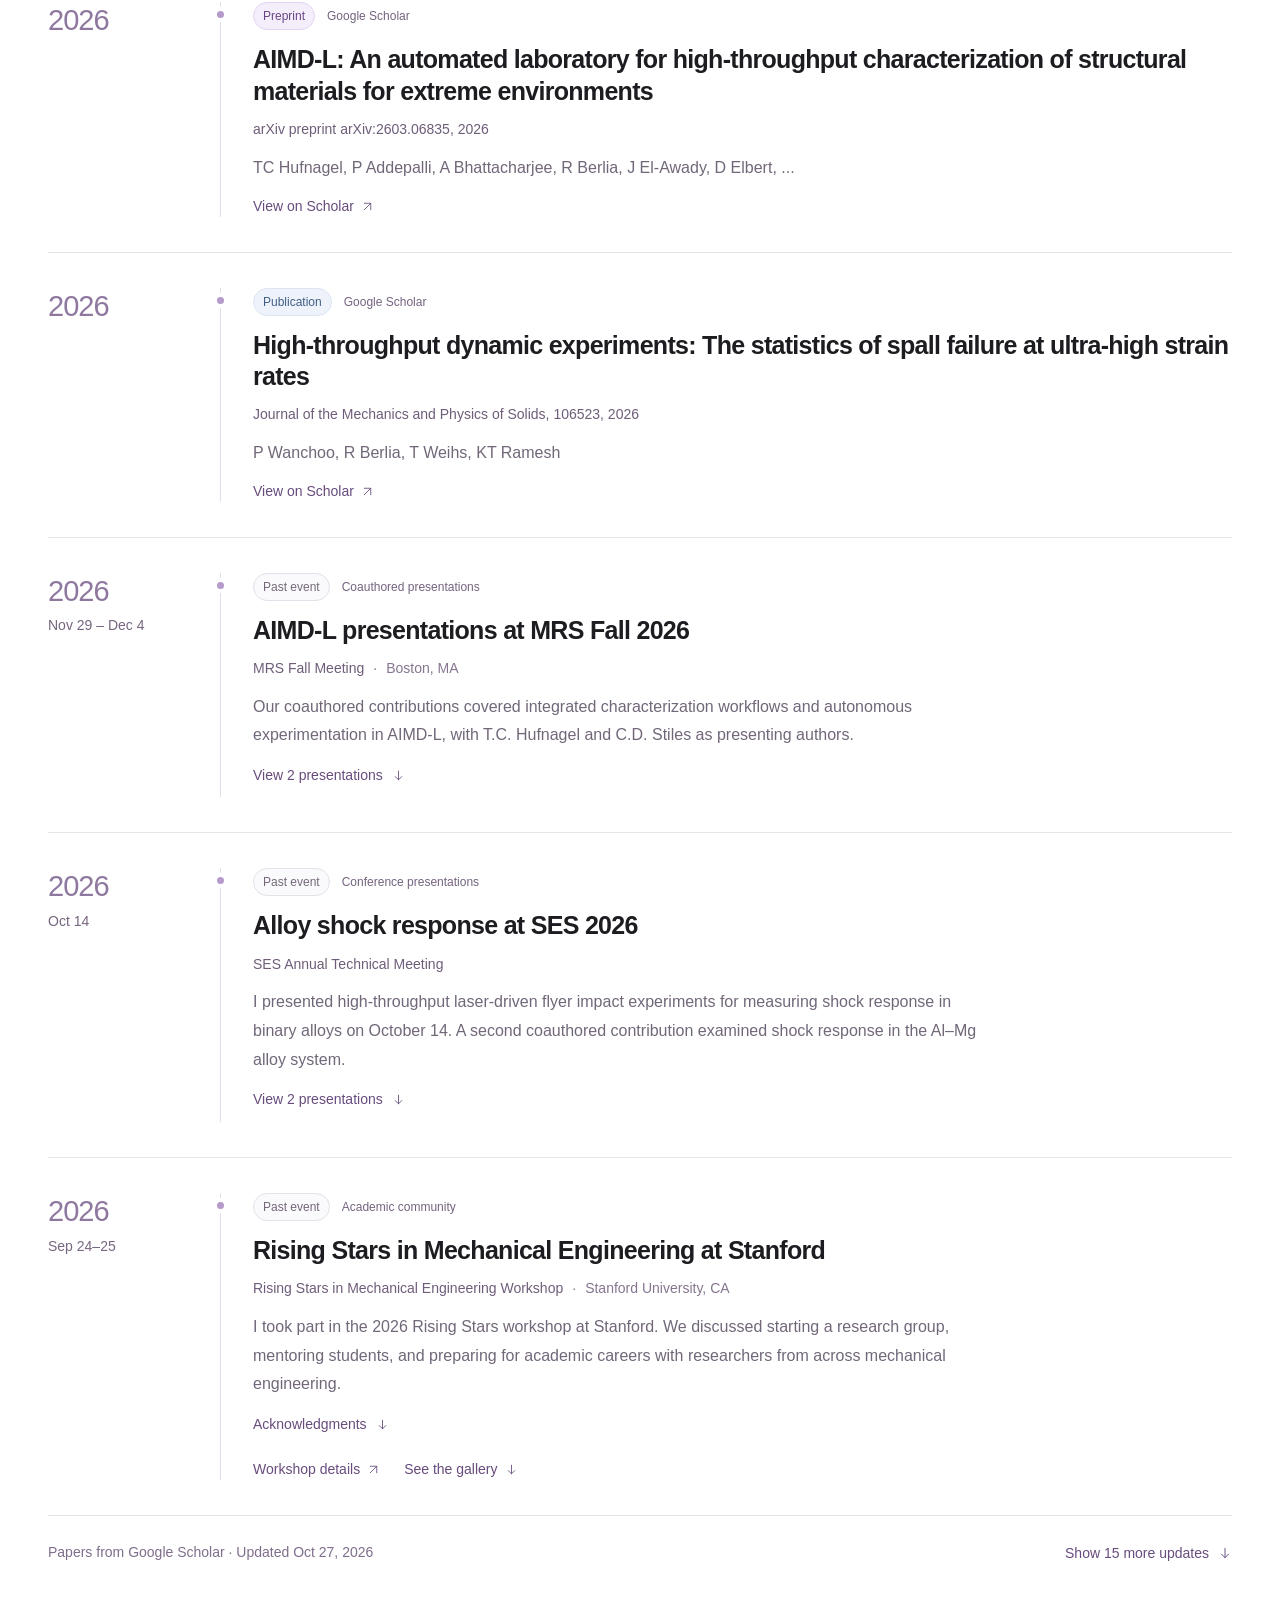
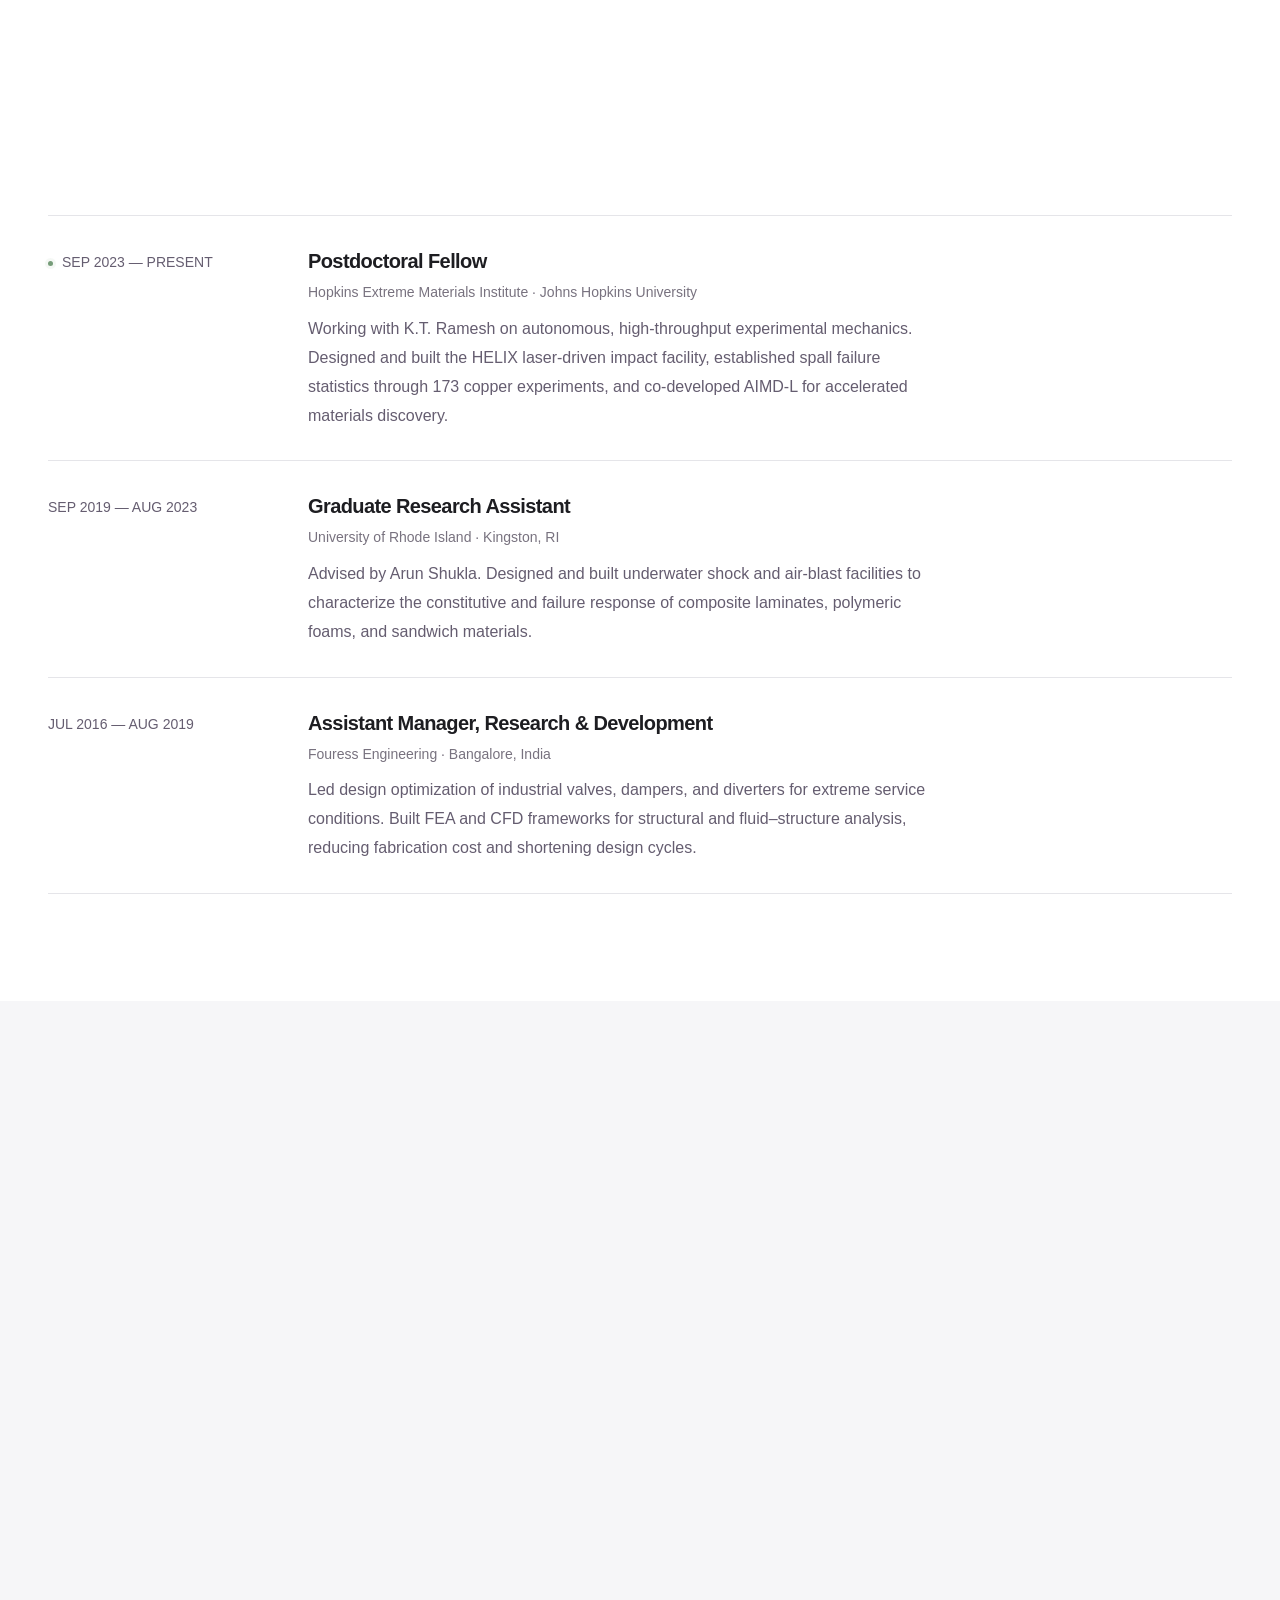
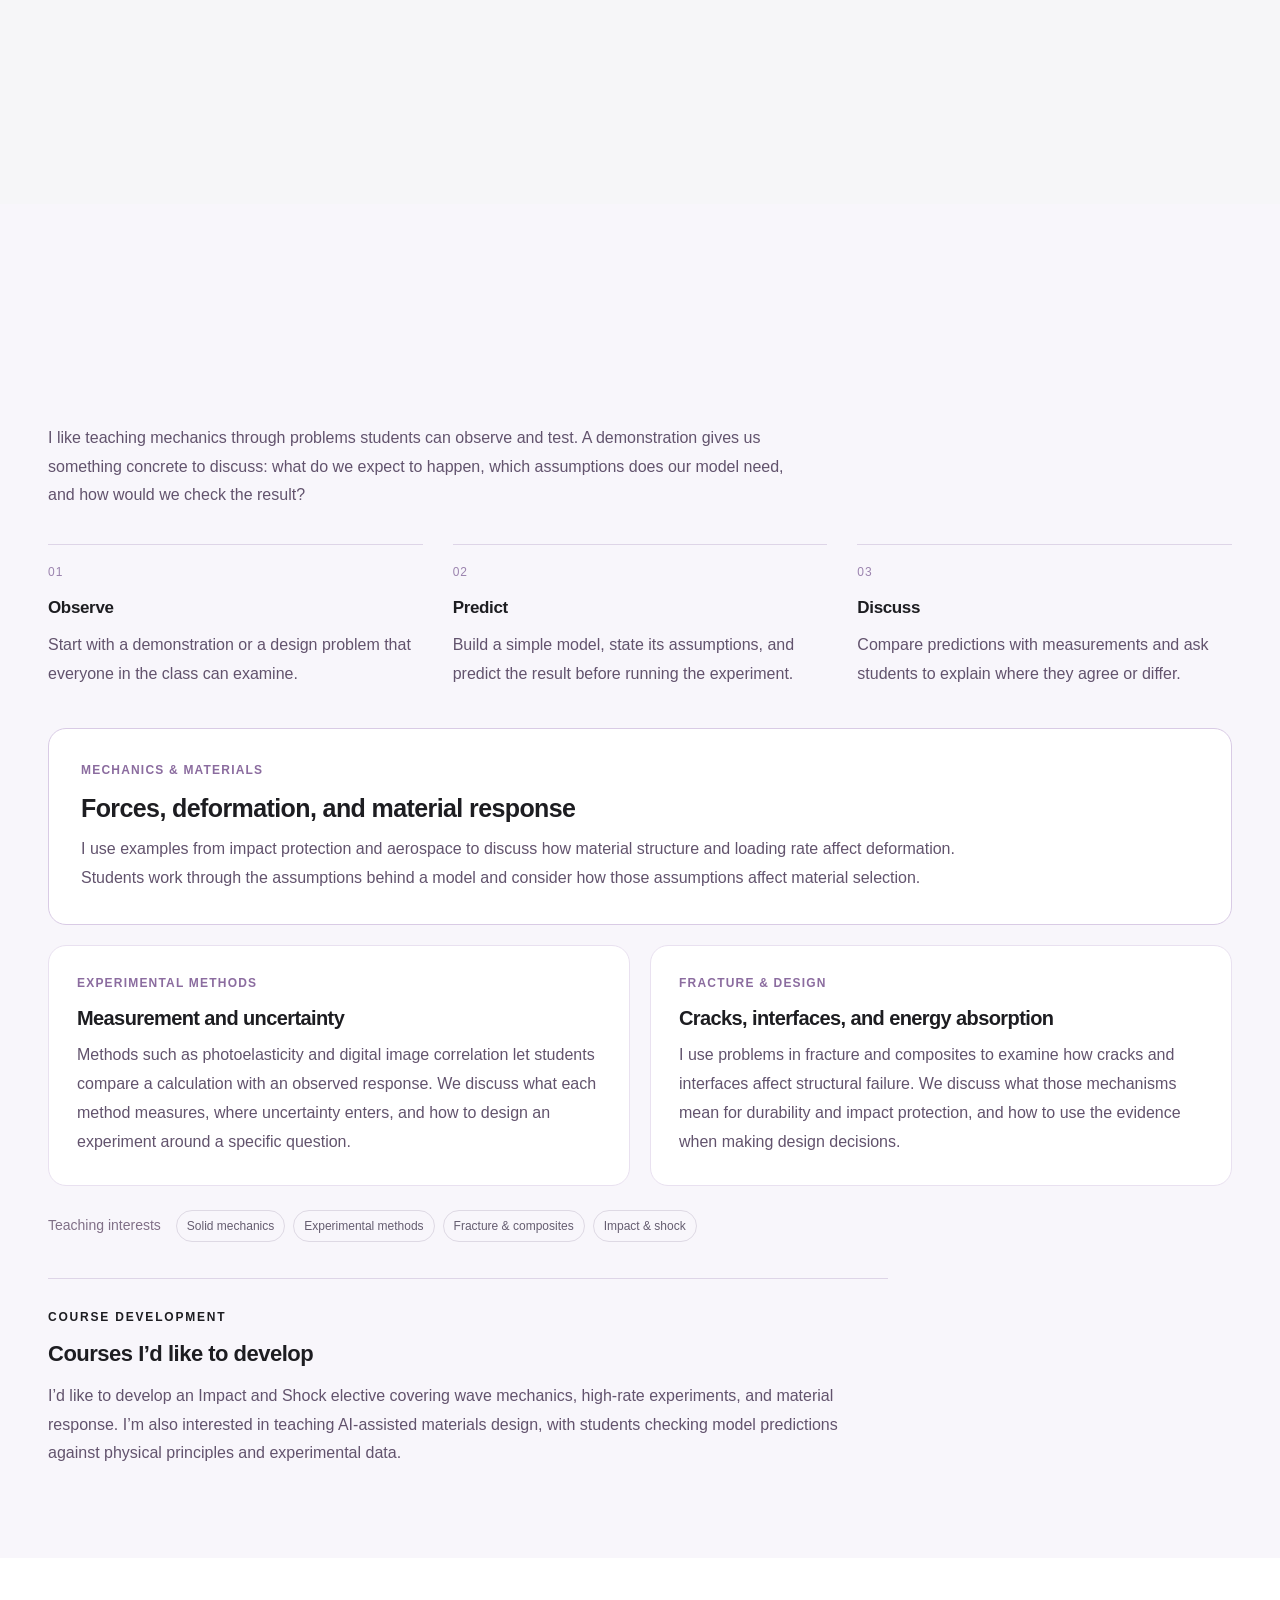
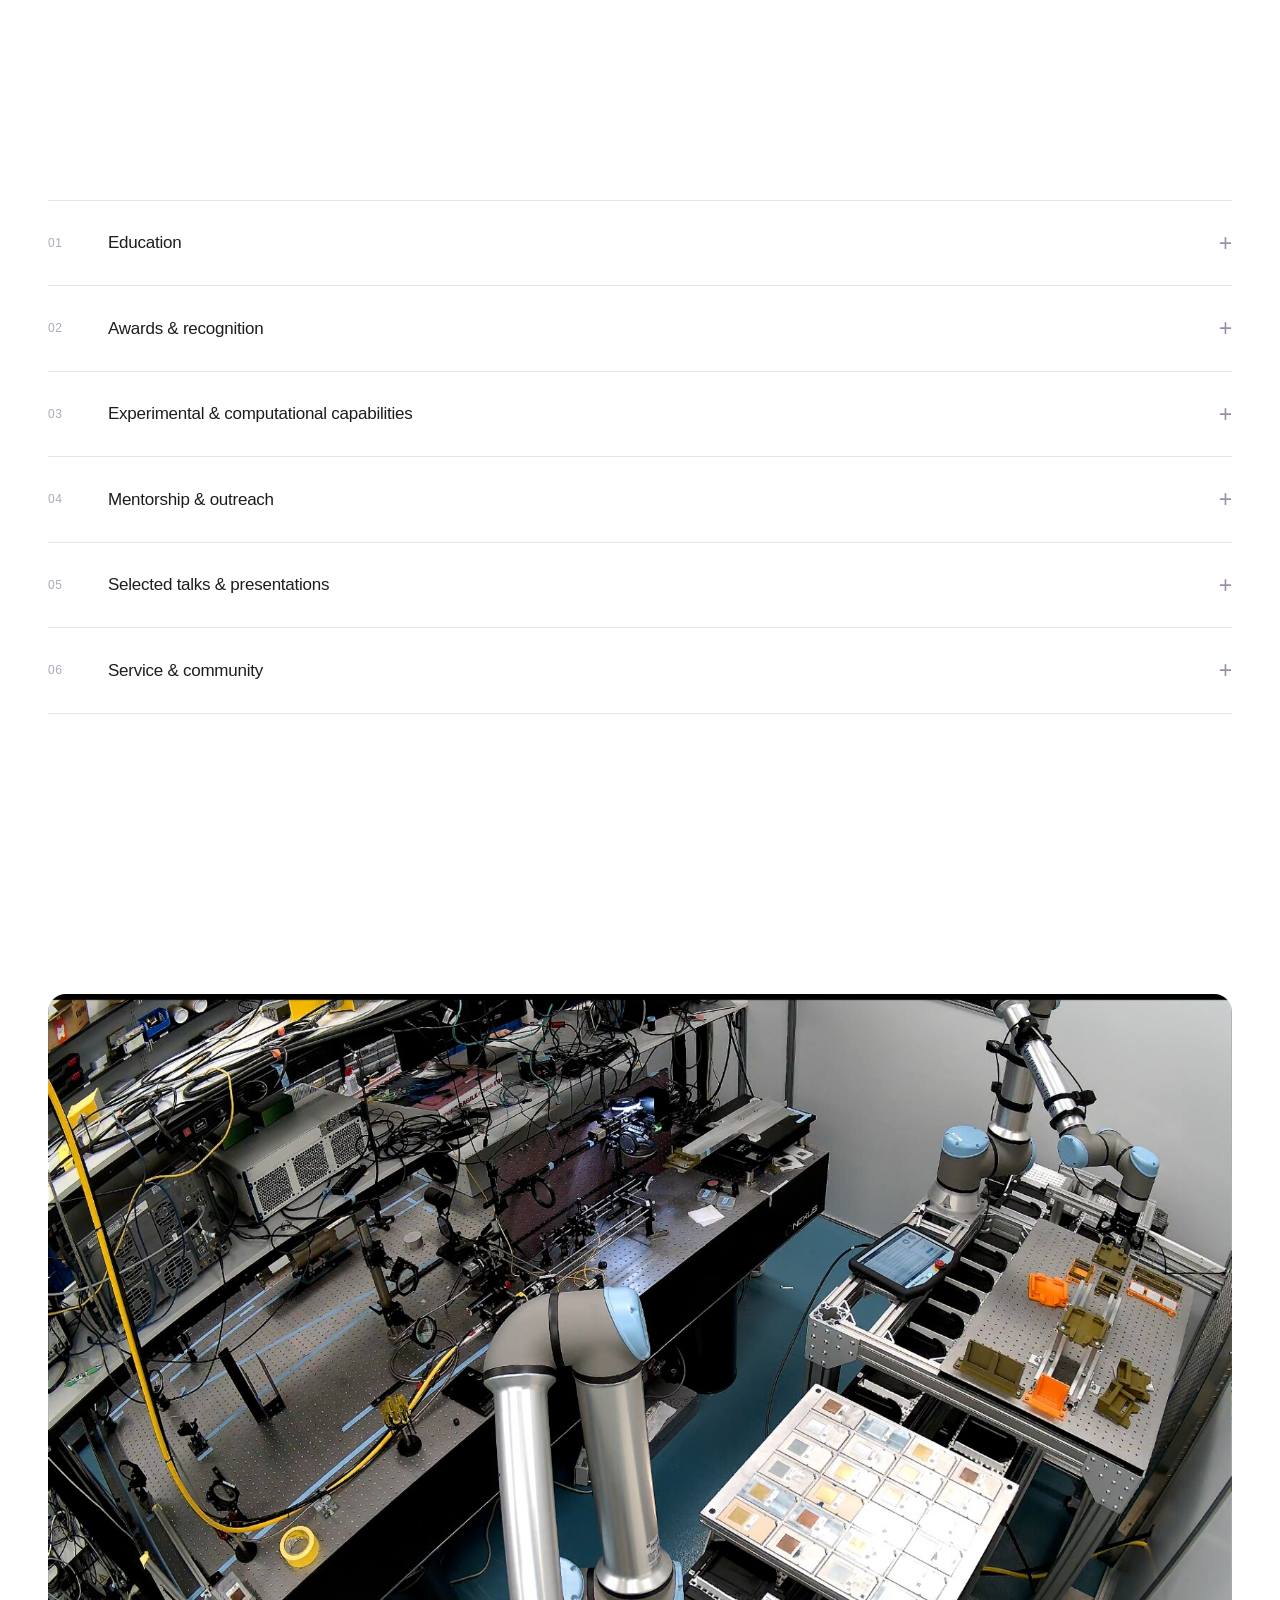
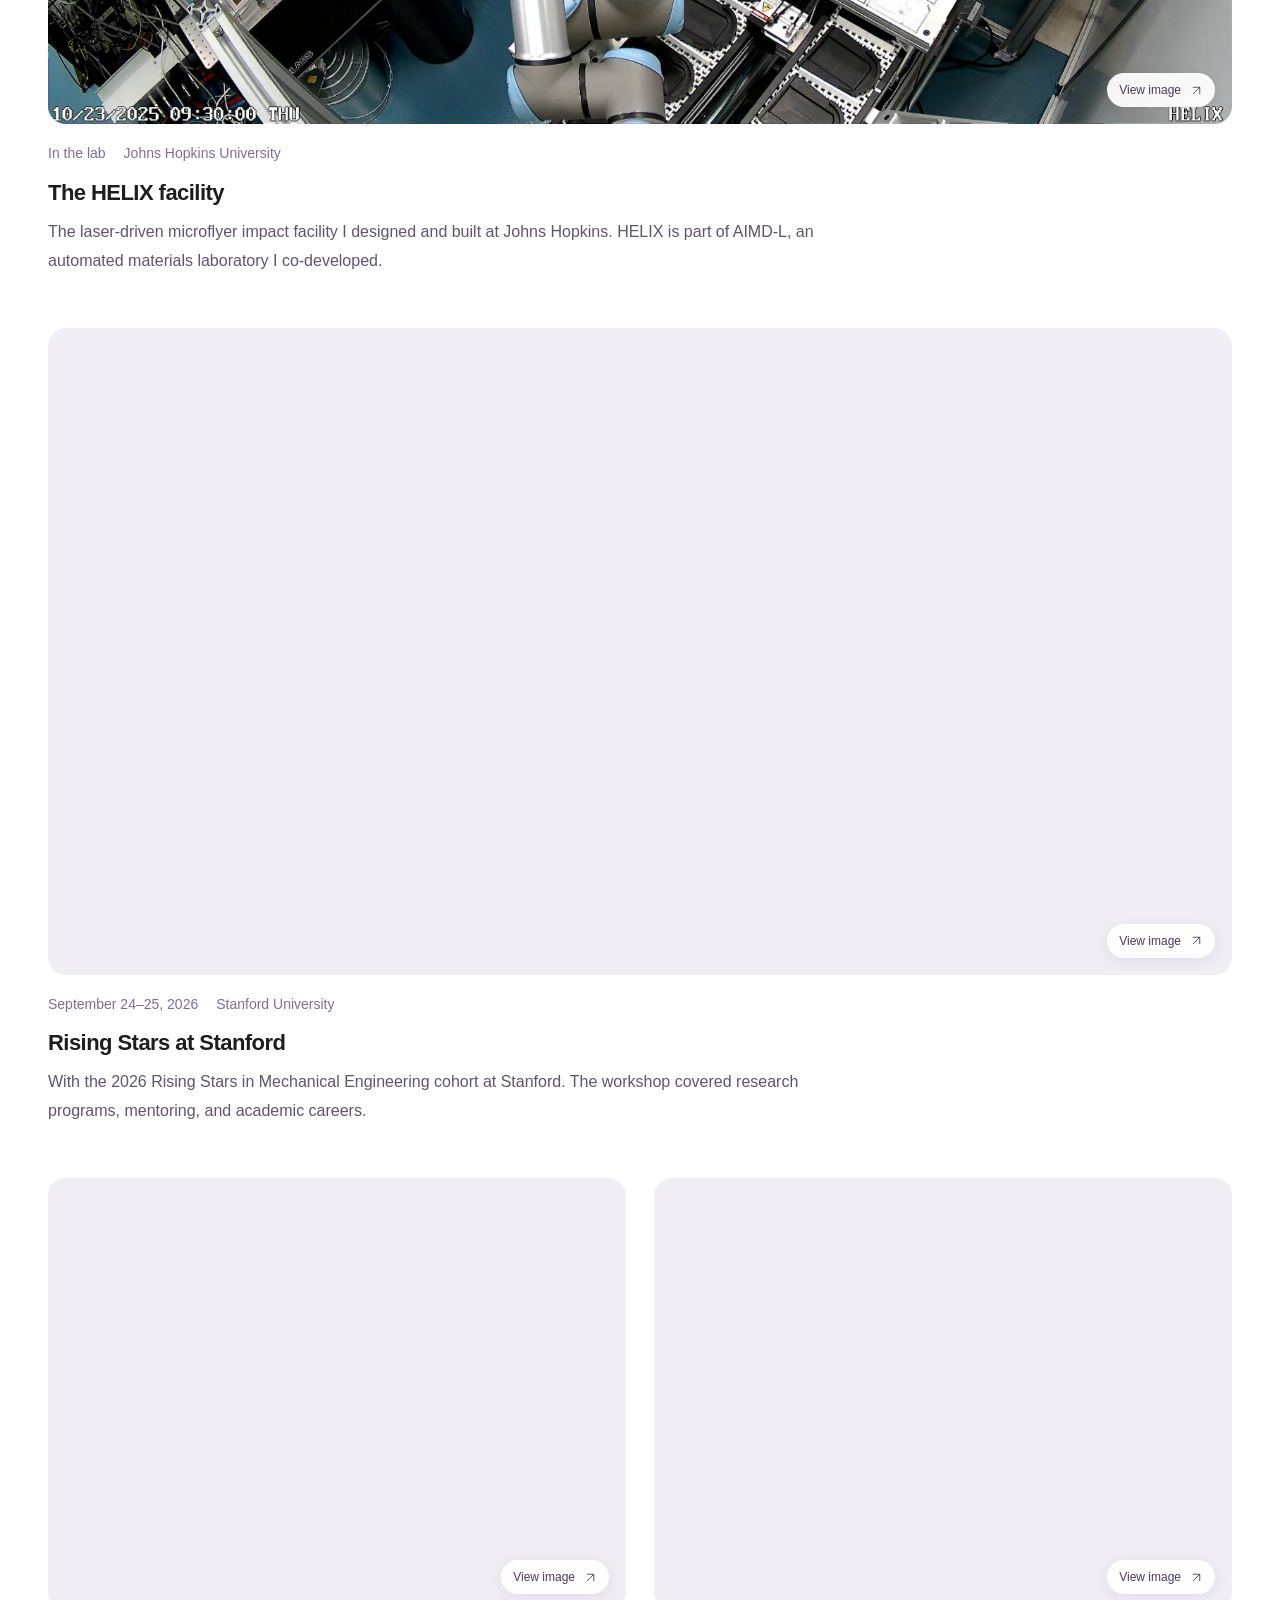
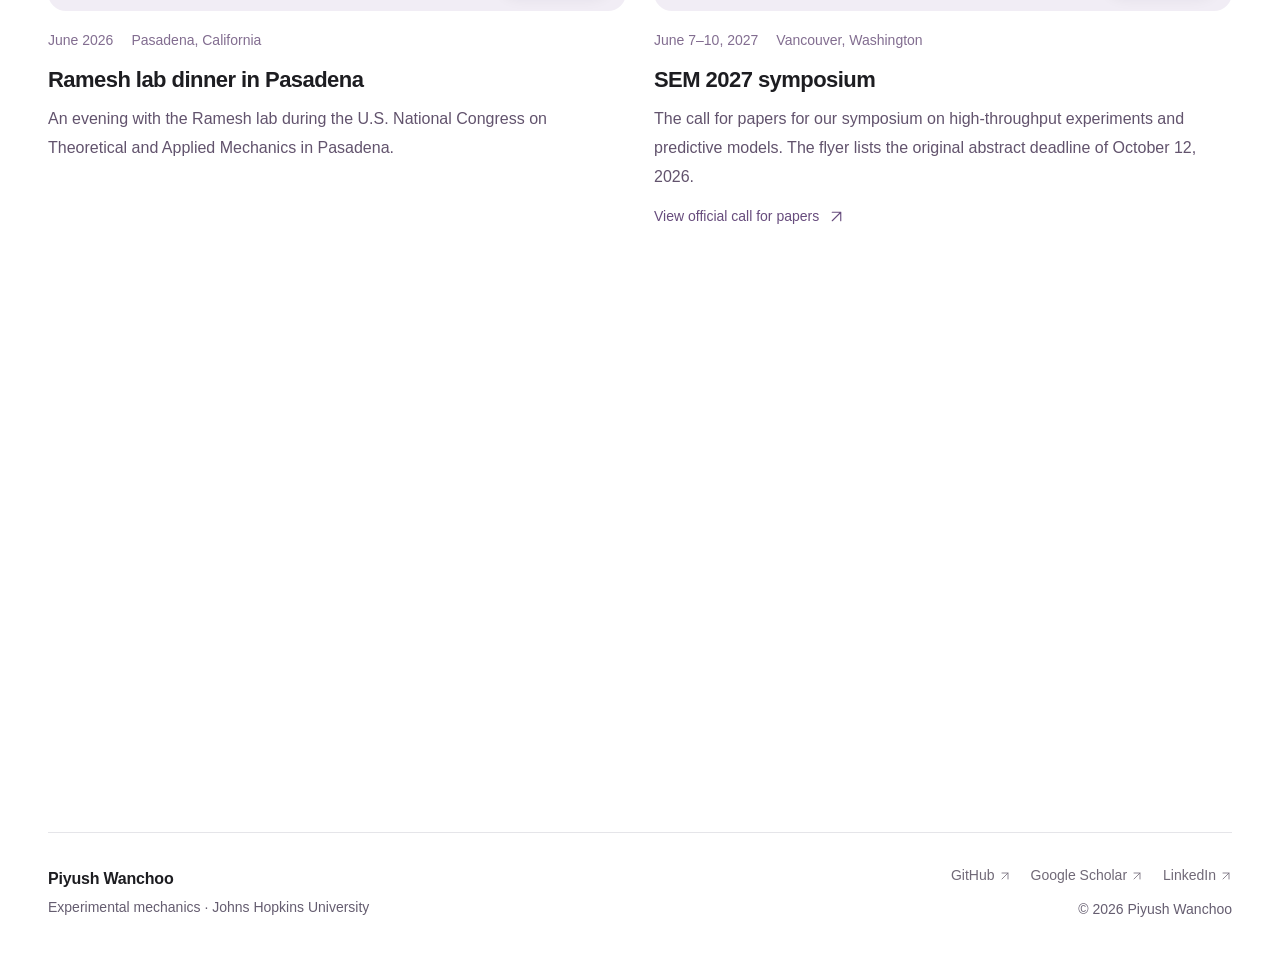
==== commit ad7ba496: "Use sphere impact and ejecta in the discovery hero" ====
--- a/index.html
+++ b/index.html
@@ -91,17 +91,32 @@
           <div class="discovery-flow">
             <div class="discovery-stage">
               <svg viewBox="0 0 300 190" role="img" aria-labelledby="impact-visual-title">
-                <title id="impact-visual-title">A flyer strikes a material specimen and launches a wave.</title>
-                <defs><linearGradient id="specimen-face" x1="0" y1="0" x2="1" y2="1"><stop stop-color="#e7d7cd"/><stop offset="1" stop-color="#c5b4cd"/></linearGradient><linearGradient id="flyer-face"><stop stop-color="#ae8d79"/><stop offset="1" stop-color="#d2b7a7"/></linearGradient></defs>
-                <path class="discovery-baseline" d="M28 166H270"/>
-                <g class="discovery-flyer"><path d="M47 50L60 39H74L61 50Z" fill="#d9c1b2"/><path d="M61 50L74 39V139L61 150Z" fill="#967f76"/><rect x="47" y="50" width="14" height="100" fill="url(#flyer-face)"/></g>
-                <path d="M140 40L157 26H247L230 40Z" fill="#e6dbe7"/><path d="M230 40L247 26V136L230 150Z" fill="#ae9db9"/>
-                <rect x="140" y="40" width="90" height="110" fill="url(#specimen-face)"/>
-                <path class="discovery-grains" d="M140 87L171 75L194 102L230 84M171 75L179 40M194 102L184 150M140 125L158 119L184 150M194 102L218 128L230 125"/>
-                <rect class="discovery-wave" x="142" y="41" width="8" height="108"/>
-                <path class="discovery-direction" d="M90 97H115M109 91L115 97L109 103"/>
-              </svg>
-              <div class="discovery-stage-copy"><h2><span>01</span> Impact</h2><p>Load a material at high strain rate.</p></div>
+  <title id="impact-visual-title">A sphere strikes a target, forming a crater and ejecting material outward.</title>
+  <defs>
+    <radialGradient id="sphere-metal" cx="32%" cy="25%" r="78%"><stop stop-color="#f0d8c2" /><stop offset=".32" stop-color="#c59b7e" /><stop offset=".72" stop-color="#997860" /><stop offset="1" stop-color="#6e5d58" /></radialGradient>
+    <linearGradient id="target-top" x1="0" y1="0" x2="1" y2="1"><stop stop-color="#e5dce9" /><stop offset="1" stop-color="#c5b5d0" /></linearGradient>
+    <linearGradient id="target-front" x1="0" y1="0" x2="0" y2="1"><stop stop-color="#cbbbd1" /><stop offset="1" stop-color="#b0a0bd" /></linearGradient>
+    <clipPath id="target-volume"><path d="M50 116L78 96H254V142L226 162H50Z" /></clipPath>
+    <clipPath id="above-surface"><rect width="300" height="112" /></clipPath>
+  </defs>
+  <path class="discovery-baseline" d="M28 174H276" />
+  <path d="M50 116L78 96H254L226 116Z" fill="url(#target-top)" />
+  <path d="M226 116L254 96V142L226 162Z" fill="#9f8dac" />
+  <path d="M50 116H226V162H50Z" fill="url(#target-front)" />
+  <path d="M50 144L92 134L121 153L154 139L191 149L226 132M92 134L106 116M154 139L164 116M121 153L116 162M191 149L200 162M84 101L113 106L128 96M197 96L184 106L217 116" fill="none" stroke="#a390b0" stroke-width=".85" opacity=".65" />
+  <g clip-path="url(#target-volume)"><circle id="sphere-stress-wave" cx="150" cy="108" r="18.40000000000001" fill="none" stroke="#8d6ba9" stroke-width="5" opacity="0.40888888888888886" /><circle id="sphere-stress-inner" cx="150" cy="108" r="13.600000000000009" fill="none" stroke="#e9e1ed" stroke-width="2" opacity="0.2657777777777778" /></g>
+  <g id="sphere-crater" transform="translate(150 108) scale(0.5830)">
+    <ellipse rx="24" ry="8" fill="#a28caf" />
+    <ellipse cy="1" rx="18" ry="5.6" fill="#7c6888" />
+    <ellipse cy="2" rx="13" ry="3.5" fill="#695970" opacity=".6" />
+    <path d="M-24 0Q0-14 24 0" fill="none" stroke="#d6c4dc" stroke-width="2" />
+  </g>
+  <path id="sphere-flight-guide" d="M150 49V70M146 65L150 70L154 65" fill="none" stroke="#b9a1bf" stroke-width="1" opacity="0" />
+  <g clip-path="url(#above-surface)"><g id="impact-sphere" transform="translate(0 84.3846)"><circle cx="150" cy="25" r="13" fill="url(#sphere-metal)" /><ellipse cx="146.4" cy="20.4" rx="3" ry="1.9" fill="#f4e5d6" opacity=".45" /></g></g>
+  <g id="sphere-ejecta" aria-hidden="true"><g class="sphere-ejecta-fallback"><path d="M-2.72 -1.36L2.18 -2.72L2.72 1.77L-1.09 2.72Z" transform="translate(137.33 93.56)" fill="#9c81b0" /><ellipse cx="134.09" cy="87.08" rx="1.88" ry="1.22" fill="#b6a0c4" /><ellipse cx="171.31" cy="96.69" rx="1.80" ry="1.17" fill="#b6a0c4" /><ellipse cx="167.44" cy="91.51" rx="1.84" ry="1.20" fill="#b6a0c4" /><ellipse cx="166.84" cy="89.33" rx="1.48" ry="0.96" fill="#b6a0c4" /><ellipse cx="129.62" cy="94.26" rx="0.95" ry="0.62" fill="#b6a0c4" /><ellipse cx="129.96" cy="90.75" rx="0.84" ry="0.55" fill="#b6a0c4" /><ellipse cx="166.16" cy="105.24" rx="1.70" ry="1.10" fill="#b6a0c4" /><path d="M-2.24 -1.12L1.79 -2.24L2.24 1.46L-0.90 2.24Z" transform="translate(137.18 97.43)" fill="#9c81b0" /><ellipse cx="163.36" cy="104.09" rx="0.78" ry="0.51" fill="#b6a0c4" /><ellipse cx="134.00" cy="103.46" rx="1.83" ry="1.19" fill="#b6a0c4" /><ellipse cx="161.53" cy="102.21" rx="0.83" ry="0.54" fill="#b6a0c4" /><path d="M-2.41 -1.21L1.93 -2.41L2.41 1.57L-0.97 2.41Z" transform="translate(135.93 92.25)" fill="#9c81b0" /><ellipse cx="163.96" cy="106.23" rx="1.72" ry="1.12" fill="#b6a0c4" /><ellipse cx="136.64" cy="86.55" rx="0.97" ry="0.63" fill="#b6a0c4" /><ellipse cx="163.02" cy="101.14" rx="1.34" ry="0.87" fill="#b6a0c4" /><ellipse cx="120.08" cy="84.19" rx="1.40" ry="0.91" fill="#b6a0c4" /><ellipse cx="161.02" cy="94.67" rx="1.29" ry="0.84" fill="#b6a0c4" /><ellipse cx="163.85" cy="94.58" rx="0.77" ry="0.50" fill="#b6a0c4" /><ellipse cx="129.09" cy="86.41" rx="1.05" ry="0.68" fill="#b6a0c4" /><ellipse cx="169.13" cy="102.75" rx="1.46" ry="0.95" fill="#b6a0c4" /><ellipse cx="137.21" cy="99.43" rx="0.75" ry="0.49" fill="#b6a0c4" /><path d="M-2.70 -1.35L2.16 -2.70L2.70 1.75L-1.08 2.70Z" transform="translate(138.40 104.71)" fill="#9c81b0" /><ellipse cx="128.77" cy="93.52" rx="1.89" ry="1.23" fill="#b6a0c4" /></g></g>
+  <path id="sphere-crater-lip" d="M126 109Q150 122 174 109" fill="none" stroke="#d9c7d4" stroke-width="2.6" opacity="0.5830" />
+</svg>
+              <div class="discovery-stage-copy"><h2><span>01</span> Impact</h2></div>
             </div>
             <span class="discovery-connector" aria-hidden="true"><svg viewBox="0 0 40 20"><path d="M2 10H36M29 3L36 10L29 17"/></svg></span>
             <div class="discovery-stage">
@@ -113,7 +128,7 @@
                 <path class="discovery-trace" id="discovery-trace" pathLength="1" d="M36 143H72L80 141L86 144L94 142L101 61L110 43L123 48L138 66L157 70L170 109L183 123L196 99L208 88L219 97L232 87L250 91L275 85"/>
                 <text class="discovery-axis-label" x="276" y="180" text-anchor="end">Time</text><text class="discovery-axis-label" x="35" y="18">Response</text>
               </svg>
-              <div class="discovery-stage-copy"><h2><span>02</span> Measure</h2><p>Resolve its response in time.</p></div>
+              <div class="discovery-stage-copy"><h2><span>02</span> Measure</h2></div>
             </div>
             <span class="discovery-connector" aria-hidden="true"><svg viewBox="0 0 40 20"><path d="M2 10H36M29 3L36 10L29 17"/></svg></span>
             <div class="discovery-stage">
@@ -124,7 +139,7 @@
                 <g class="discovery-map-new"><circle cx="146" cy="91" r="5"/><circle cx="193" cy="68" r="5"/><circle cx="101" cy="106" r="5"/><circle cx="231" cy="49" r="5"/><circle cx="166" cy="74" r="5"/><circle cx="253" cy="63" r="5"/></g>
                 <text class="discovery-axis-label" x="276" y="180" text-anchor="end">Material descriptors</text><text class="discovery-axis-label" x="35" y="18">Dynamic response</text>
               </svg>
-              <div class="discovery-stage-copy"><h2><span>03</span> Discover</h2><p>Map behavior across materials and conditions.</p></div>
+              <div class="discovery-stage-copy"><h2><span>03</span> Discover</h2></div>
             </div>
           </div>
           <figcaption class="discovery-caption" id="discovery-caption"><span>Impact → measurement → discovery <span class="discovery-disclosure">· Schematic physics and illustrative data</span></span><button type="button" class="discovery-motion-toggle" id="discovery-motion-toggle" aria-pressed="false" hidden>Pause animation</button></figcaption>
--- a/styles.css
+++ b/styles.css
@@ -49,53 +49,36 @@
 h1 span{color:#7d7b83}
 .hero-description{font-size:16px;color:#777780;line-height:1.65;letter-spacing:-.25px;margin:0 auto 25px;max-width:460px}
 .hero-actions{display:flex;align-items:center;justify-content:center;gap:30px}
-.hero-discovery{--discovery-cycle:10s;margin-block:38px 0;padding-bottom:16px}
+.hero-discovery{margin-block:38px 0;padding-bottom:16px}
 .discovery-flow{display:grid;grid-template-columns:minmax(0,1fr) 32px minmax(0,1fr) 32px minmax(0,1fr);gap:16px;align-items:start}
 .discovery-stage{min-width:0}
 .discovery-stage>svg{display:block;width:100%;height:auto;overflow:visible}
 .discovery-baseline,.discovery-grid,.discovery-axis,.discovery-grains,.discovery-direction{fill:none;stroke:#d9d3df;stroke-width:1}
 .discovery-axis{stroke:#aaa0b4}.discovery-grid{stroke:#e8e3ed}.discovery-grains{stroke:#a493a4}.discovery-direction{stroke:#a28aaf;stroke-width:1.5}
-.discovery-flyer{transform:translateX(78px)}
-.discovery-wave{fill:#9672b2;opacity:.45;transform:translateX(35px)}
+
 .discovery-axis-label{font-family:var(--font);font-size:13px;fill:#74677f;letter-spacing:.1px}
 .discovery-trace,.discovery-trace-guide{fill:none;stroke:#9472ac;stroke-width:2.3;stroke-linecap:round;stroke-linejoin:round}
 .discovery-trace{stroke-dasharray:1;stroke-dashoffset:0}.discovery-trace-guide{stroke:#e1d8e9;stroke-width:1.5}
 .discovery-map-base{fill:#b1a1bd;opacity:.72}.discovery-map-new{fill:#8861a4}
-.discovery-map-new circle{transform-box:fill-box;transform-origin:center}
+.discovery-motion-ready .sphere-ejecta-fallback{display:none}
 .discovery-stage-copy{padding:14px 0 0;border-top:1px solid #e2dce8}
 .discovery-stage-copy h2{font-size:22px;font-weight:550;letter-spacing:-.5px;line-height:1.3;margin:0 0 7px}
 .discovery-stage-copy h2 span{display:inline-block;vertical-align:middle;font-size:10px;font-weight:400;letter-spacing:.6px;color:#887491;margin-right:9px}
-.discovery-stage-copy p{font-size:14px;line-height:1.6;color:#716779;margin:0;max-width:265px}
+
 .discovery-connector{margin-top:88px;display:block;color:#b6a8c2}
 .discovery-connector svg{display:block;width:100%;height:auto;fill:none;stroke:currentColor;stroke-width:1.25;stroke-linecap:round;stroke-linejoin:round}
 .discovery-caption{display:flex;align-items:center;justify-content:space-between;gap:18px;margin-top:22px;font-size:12px;line-height:1.7;color:#6d6078}
 .discovery-disclosure{color:#82758d}
 .discovery-motion-toggle{background:transparent;border:0;border-radius:5px;padding:8px 0 8px 12px;min-height:44px;flex-shrink:0;font-size:12px;text-decoration:underline;text-underline-offset:4px}
-.discovery-motion-ready .discovery-flyer{animation:discovery-impact var(--discovery-cycle) ease-in-out infinite}
-.discovery-motion-ready .discovery-wave{animation:discovery-compression var(--discovery-cycle) linear infinite}
-.discovery-motion-ready .discovery-trace{animation:discovery-record var(--discovery-cycle) linear infinite}
-.discovery-motion-ready .discovery-map-new circle{opacity:0}
-.discovery-motion-ready .discovery-map-new .is-recorded{opacity:.7}
-.discovery-motion-ready .discovery-map-new .is-incoming{animation:discovery-add var(--discovery-cycle) ease-out infinite}
-.discovery-paused *{animation-play-state:paused!important}
-.discovery-static *{animation:none!important}.discovery-static .discovery-map-new circle{opacity:1}
-@keyframes discovery-impact{0%,9%{transform:translateX(0)}22%,92%{transform:translateX(78px)}100%{transform:translateX(0)}}
-@keyframes discovery-compression{0%,21%{opacity:0;transform:translateX(0)}24%{opacity:.6}43%{opacity:.6;transform:translateX(78px)}48%,100%{opacity:0;transform:translateX(78px)}}
-@keyframes discovery-record{0%,31%{stroke-dashoffset:1}61%,98%{stroke-dashoffset:0}100%{stroke-dashoffset:1}}
-@keyframes discovery-add{0%,66%{opacity:0;transform:scale(.55)}77%,100%{opacity:1;transform:scale(1)}}
+
 @media(min-width:901px) and (max-width:1100px){.discovery-axis-label{font-size:16px}}
-@media(max-width:900px){.hero-discovery{width:calc(100% - 56px)}.discovery-flow{gap:10px;grid-template-columns:minmax(0,1fr) 20px minmax(0,1fr) 20px minmax(0,1fr)}.discovery-connector{margin-top:62px}.discovery-axis-label{font-size:18px}.discovery-stage-copy h2{font-size:20px}.discovery-stage-copy p{font-size:13px}.discovery-disclosure{display:block}}
-@media(max-width:760px){.hero-discovery{width:calc(100% - 48px);margin-top:30px;padding-bottom:18px}.discovery-flow{display:flex;flex-direction:column;align-items:stretch;gap:22px;max-width:340px;margin:auto}.discovery-stage>svg{max-width:280px;max-height:170px;margin:auto}.discovery-stage-copy{padding-top:10px}.discovery-stage-copy h2{font-size:20px;margin-bottom:4px}.discovery-stage-copy p{max-width:none;font-size:14px}.discovery-axis-label{font-size:14px}.discovery-connector{display:none}.discovery-caption{align-items:flex-start;flex-wrap:wrap;margin-top:25px;font-size:12px;gap:12px}.discovery-motion-toggle{font-size:12px;padding-top:0;min-height:44px}.discovery-disclosure{margin-top:2px}}
-@media(prefers-reduced-motion:reduce){.hero-discovery *{animation:none!important}.discovery-motion-ready .discovery-map-new circle{opacity:1}.discovery-motion-toggle{display:none}}
+@media(max-width:900px){.hero-discovery{width:calc(100% - 56px)}.discovery-flow{gap:10px;grid-template-columns:minmax(0,1fr) 20px minmax(0,1fr) 20px minmax(0,1fr)}.discovery-connector{margin-top:62px}.discovery-axis-label{font-size:18px}.discovery-stage-copy h2{font-size:20px}.discovery-disclosure{display:block}}
+@media(max-width:760px){.hero-discovery{width:calc(100% - 48px);margin-top:30px;padding-bottom:18px}.discovery-flow{display:flex;flex-direction:column;align-items:stretch;gap:22px;max-width:340px;margin:auto}.discovery-stage>svg{max-width:280px;max-height:170px;margin:auto}.discovery-stage-copy{padding-top:10px}.discovery-stage-copy h2{font-size:20px;margin-bottom:4px}.discovery-axis-label{font-size:14px}.discovery-connector{display:none}.discovery-caption{align-items:flex-start;flex-wrap:wrap;margin-top:25px;font-size:12px;gap:12px}.discovery-motion-toggle{font-size:12px;padding-top:0;min-height:44px}.discovery-disclosure{margin-top:2px}}
+@media(prefers-reduced-motion:reduce){.hero-discovery *{animation:none!important}.discovery-motion-toggle{display:none}}
 @media(max-width:360px){.contact-asterisk{display:none}}
 .text-link{border:0;background:none;display:inline-flex;align-items:center;gap:9px;padding:0;font-size:13px;font-weight:500;transition:gap .2s}
 .text-link:hover{gap:15px}
 .text-link .icon{width:17px;height:17px}
-
-
-
-
-
 
 .intro-strip{display:flex;align-items:center;justify-content:space-between;border-bottom:1px solid var(--line);padding-block:28px;gap:20px}
 .intro-strip p{font-size:12px;letter-spacing:-.1px;margin:0}.intro-strip p span{color:var(--muted)}
@@ -388,7 +371,6 @@
 .filter,.publication-tabs .filter,.news-controls .filter{padding:9px 12px}
 .footer-name{font-size:var(--text-body)}
 
-
 .project-body>p:not(.project-label),.about-bio p,.timeline-description,.timeline-period,.timeline-empty p,
 .academic-kicker,.academic-item p,.mentorship-note p,.service-list,.site-footer p,
 .footer-right,.footer-right>span,.photo-note,.section-top .eyebrow,.project-label,
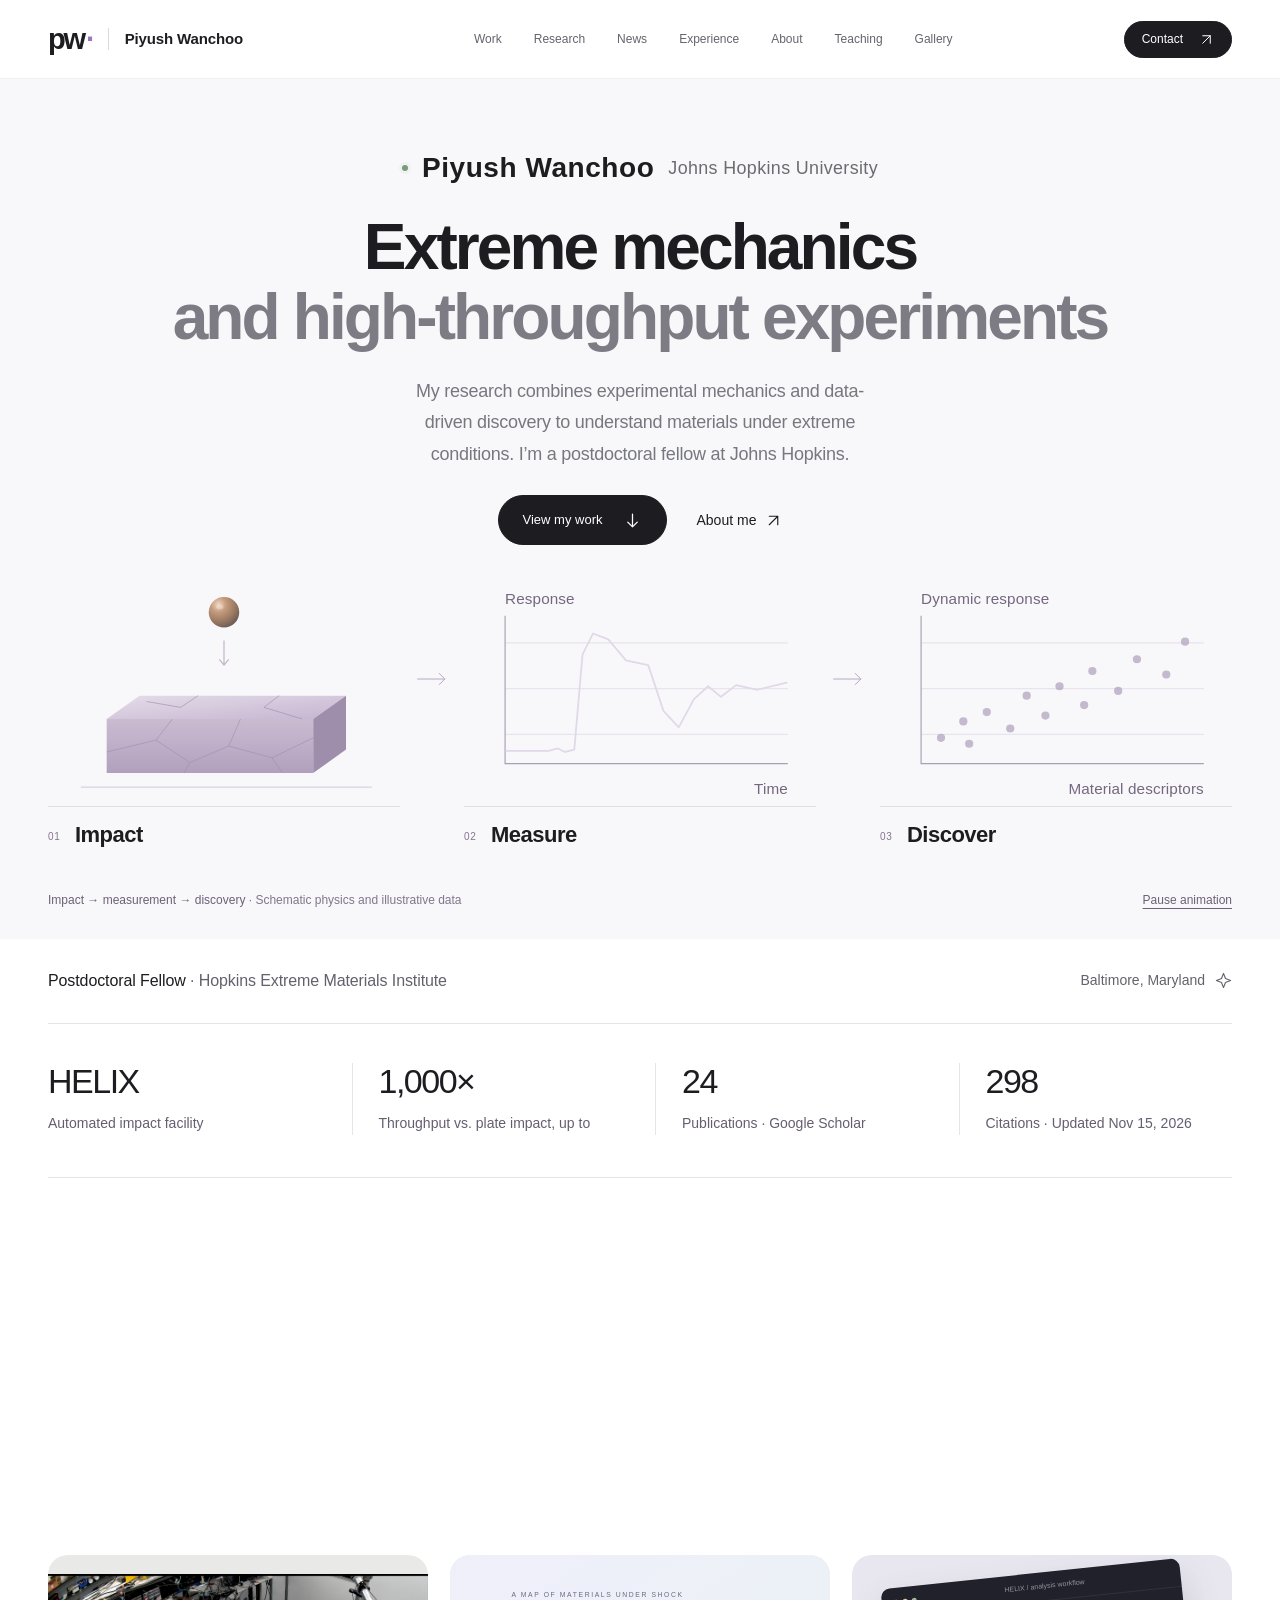
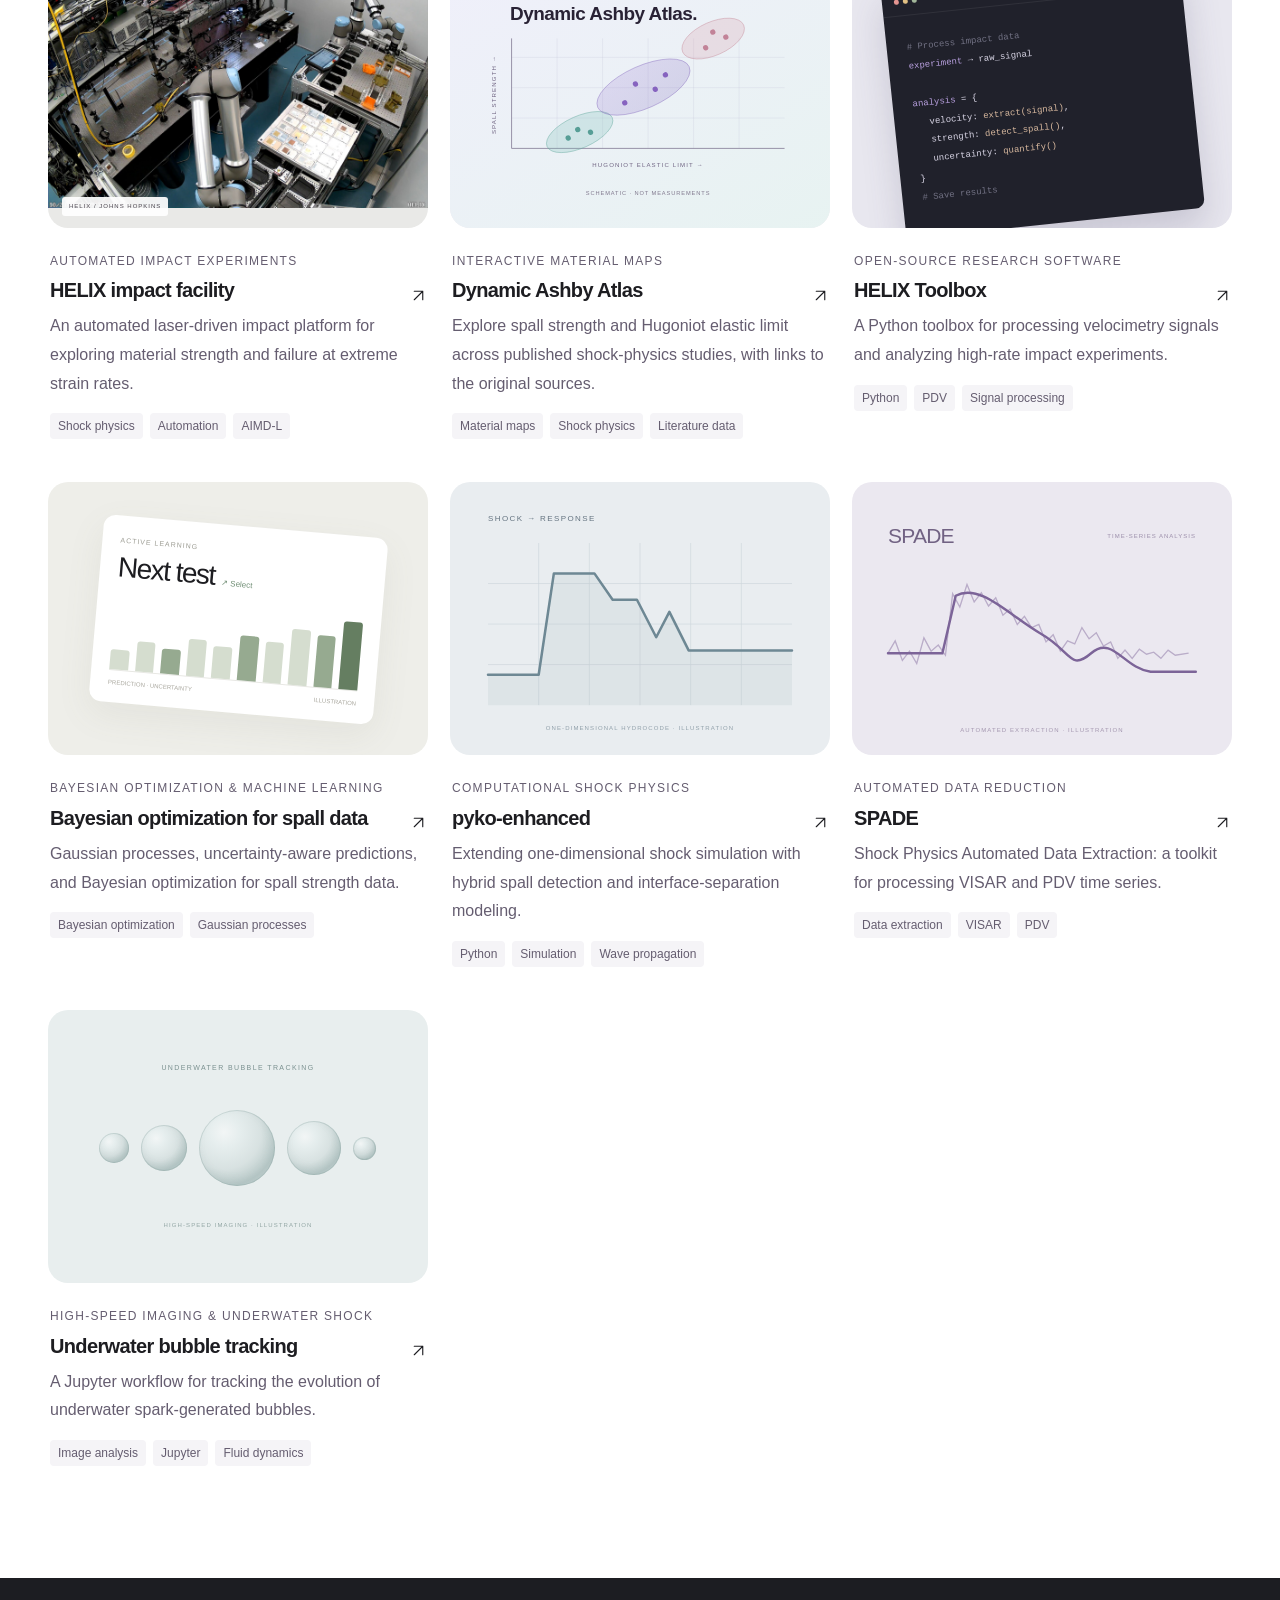
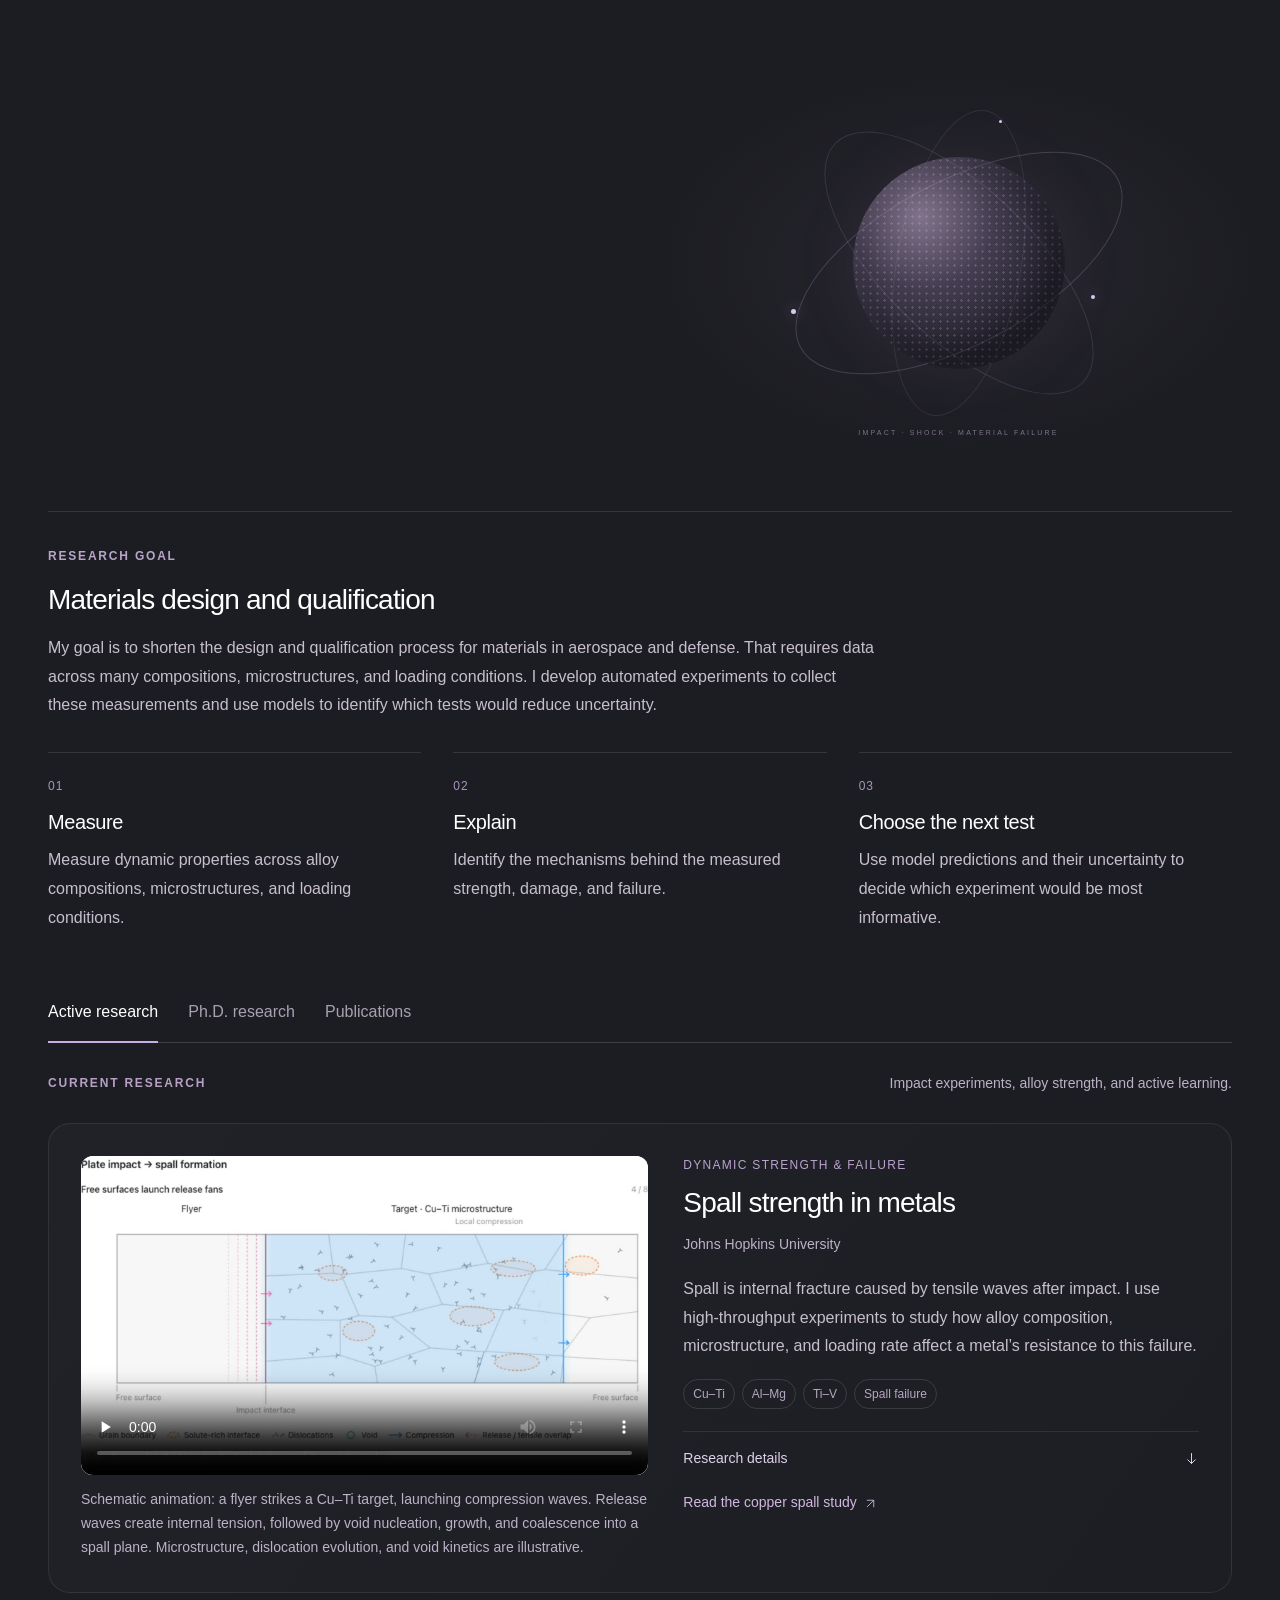
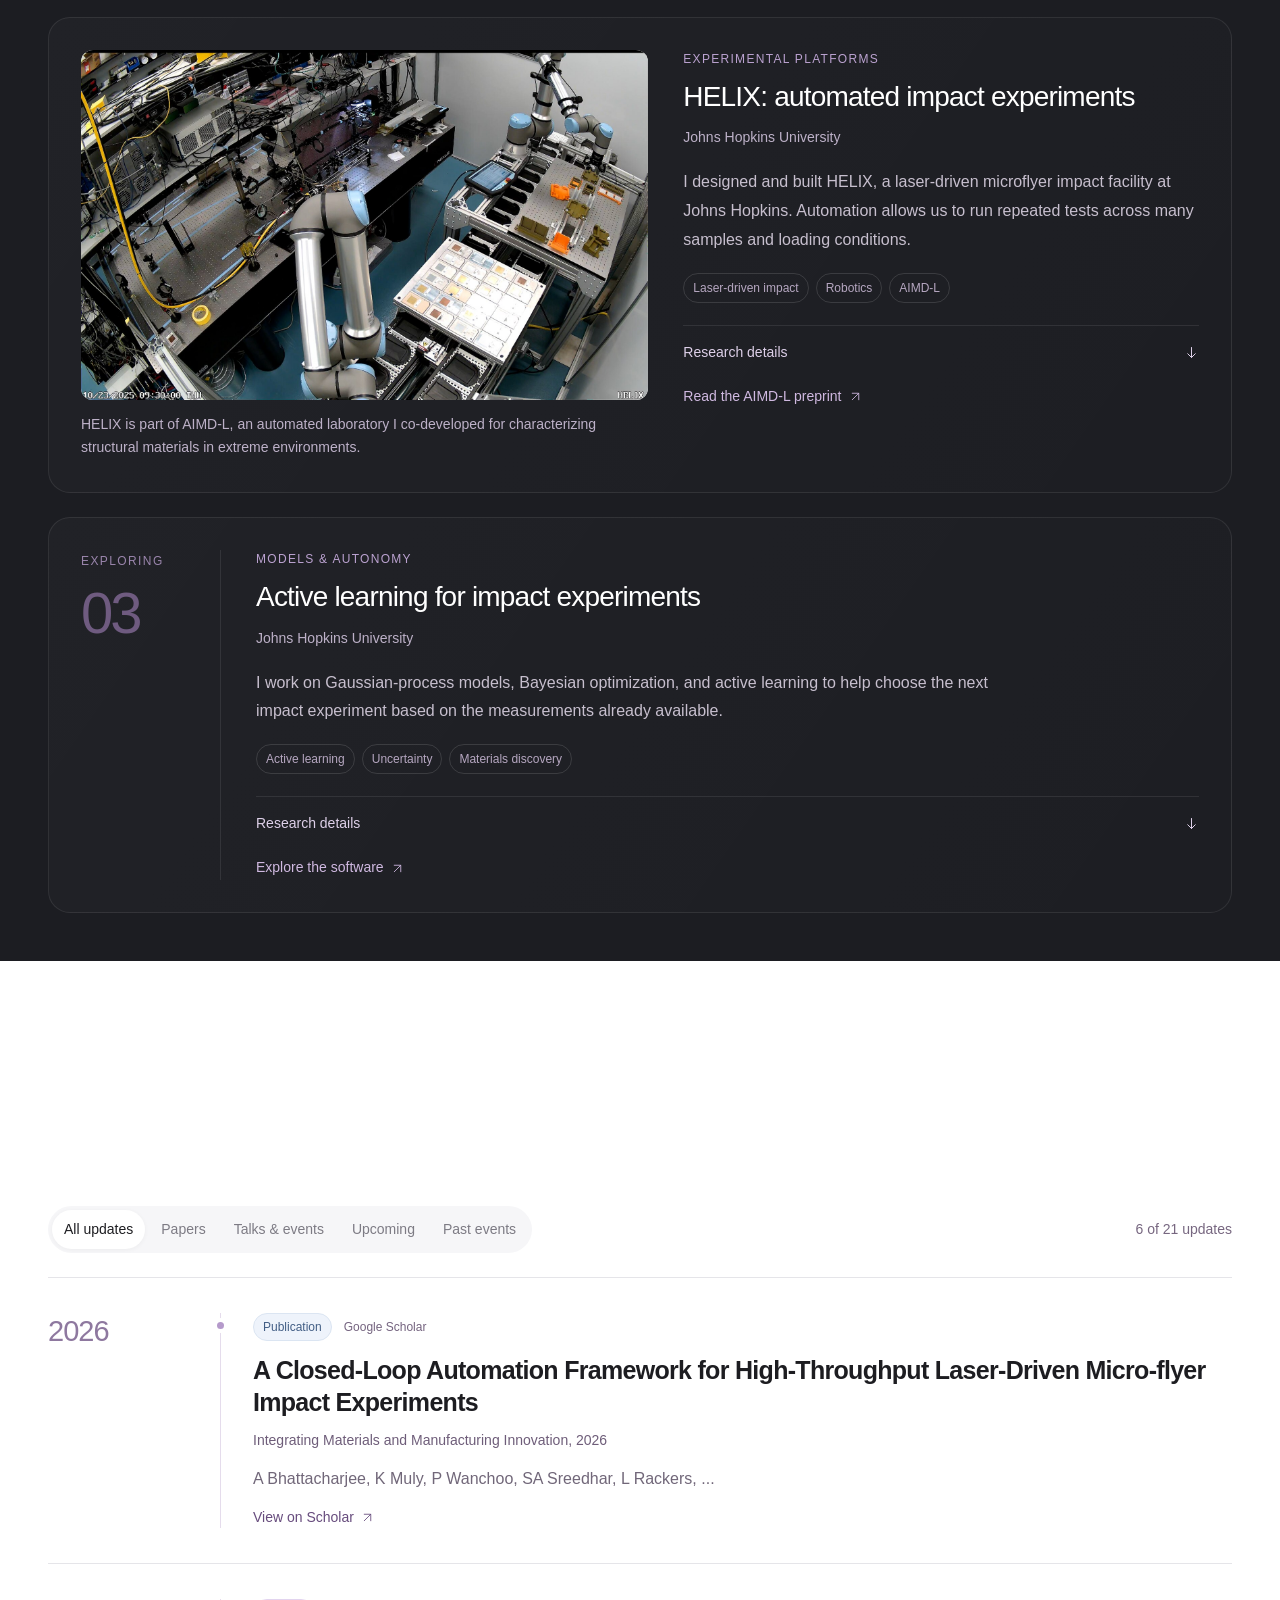
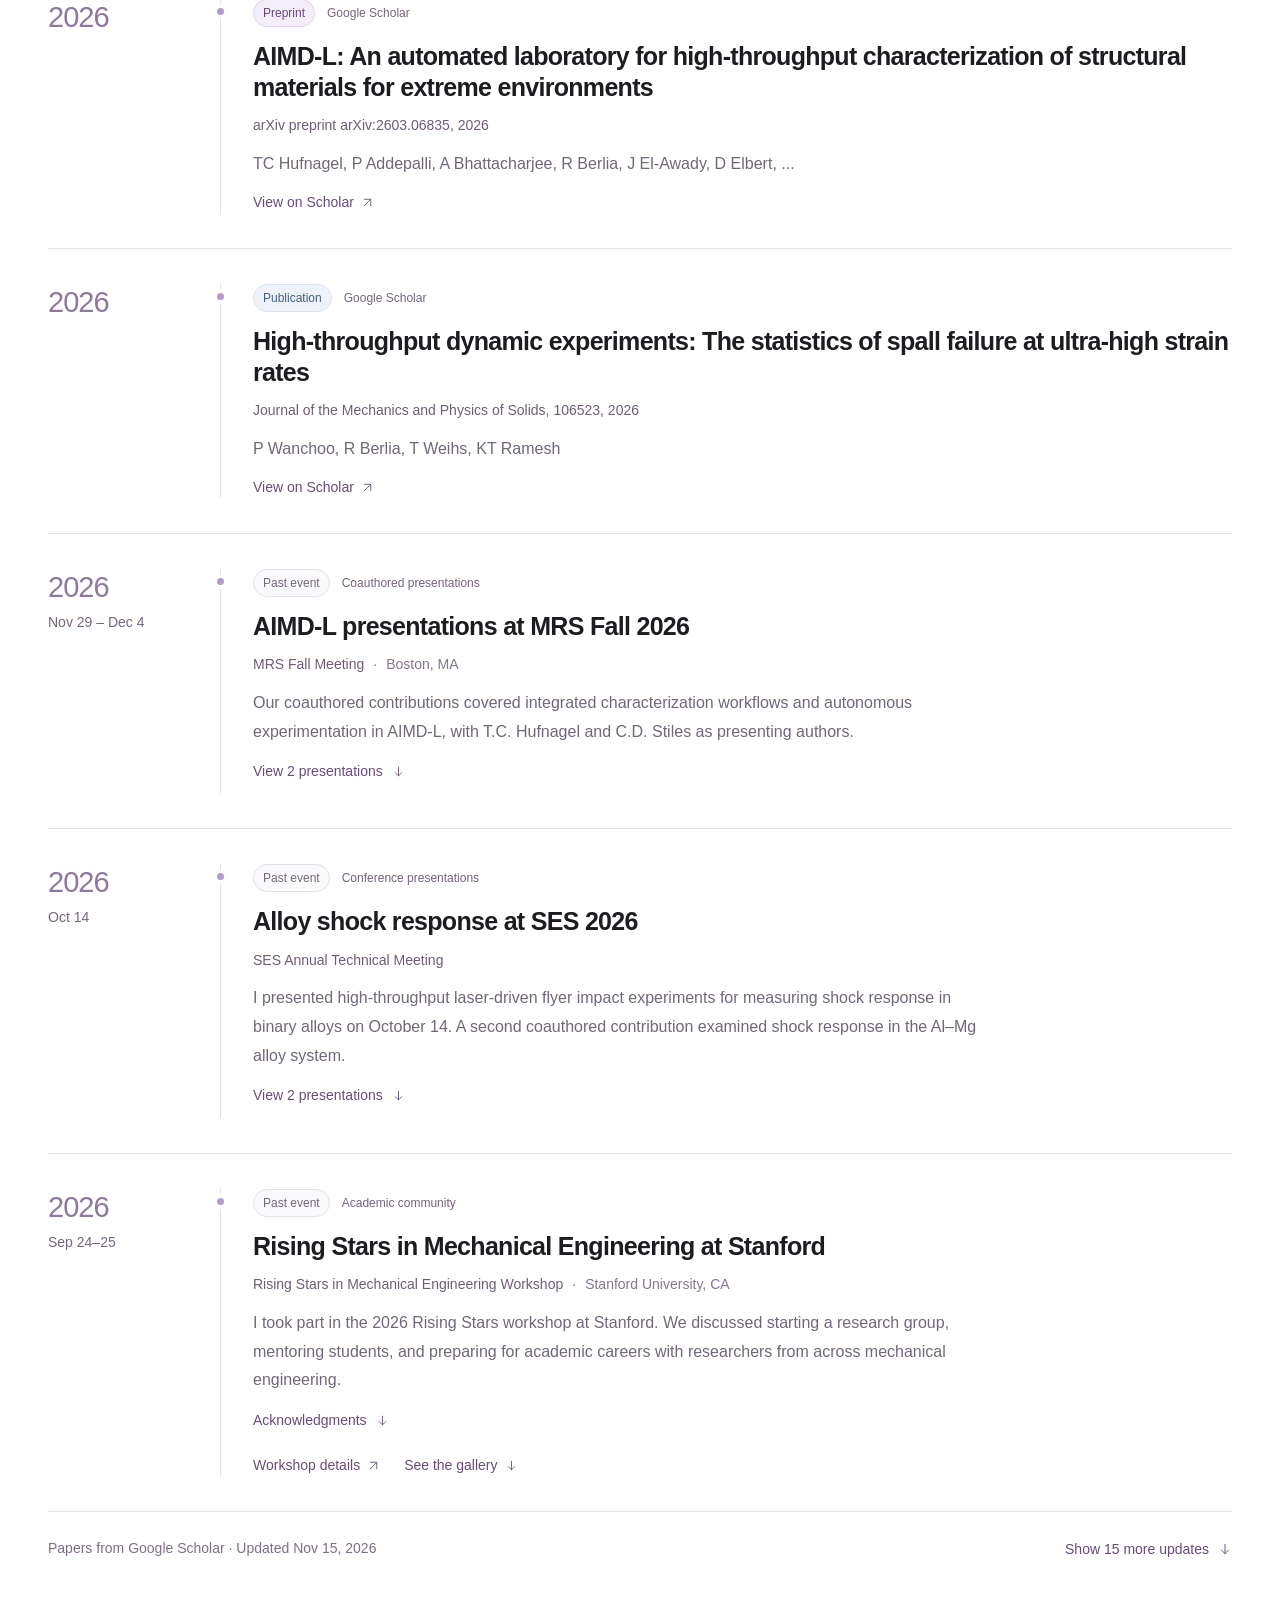
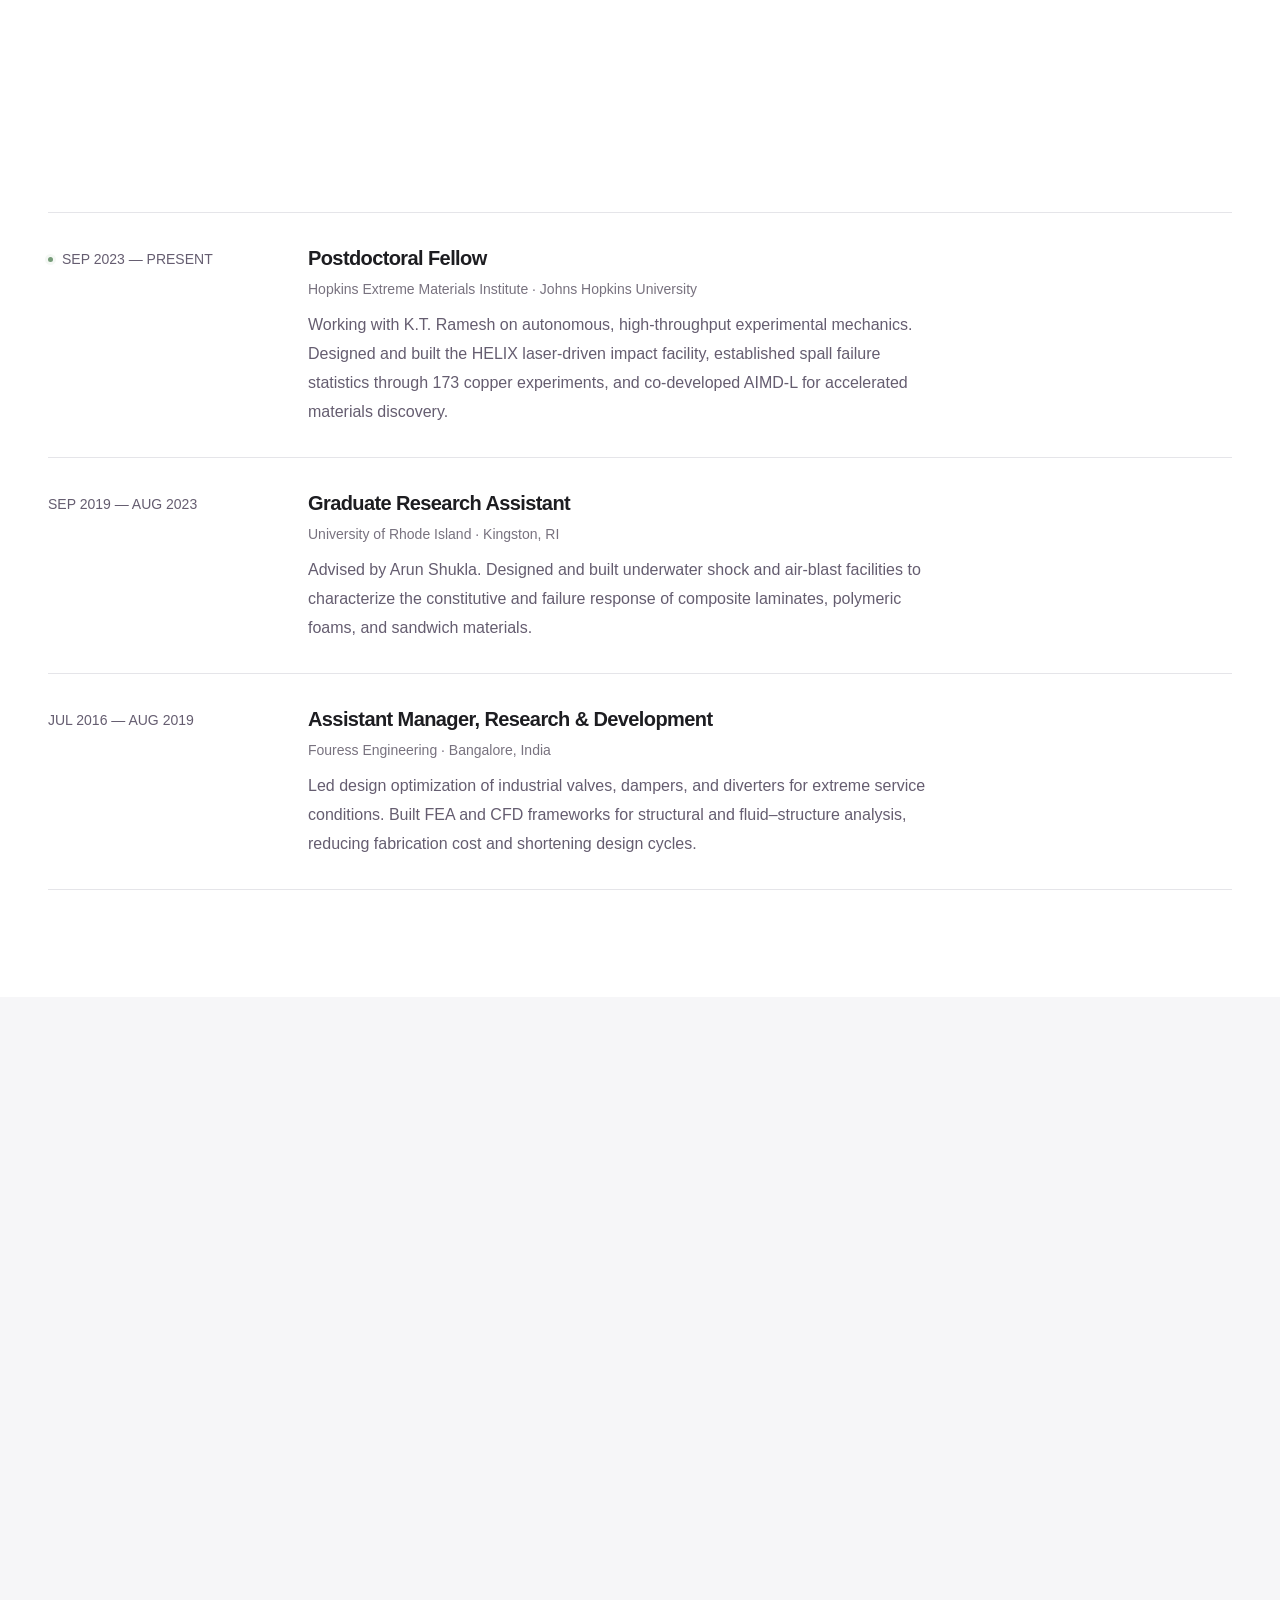
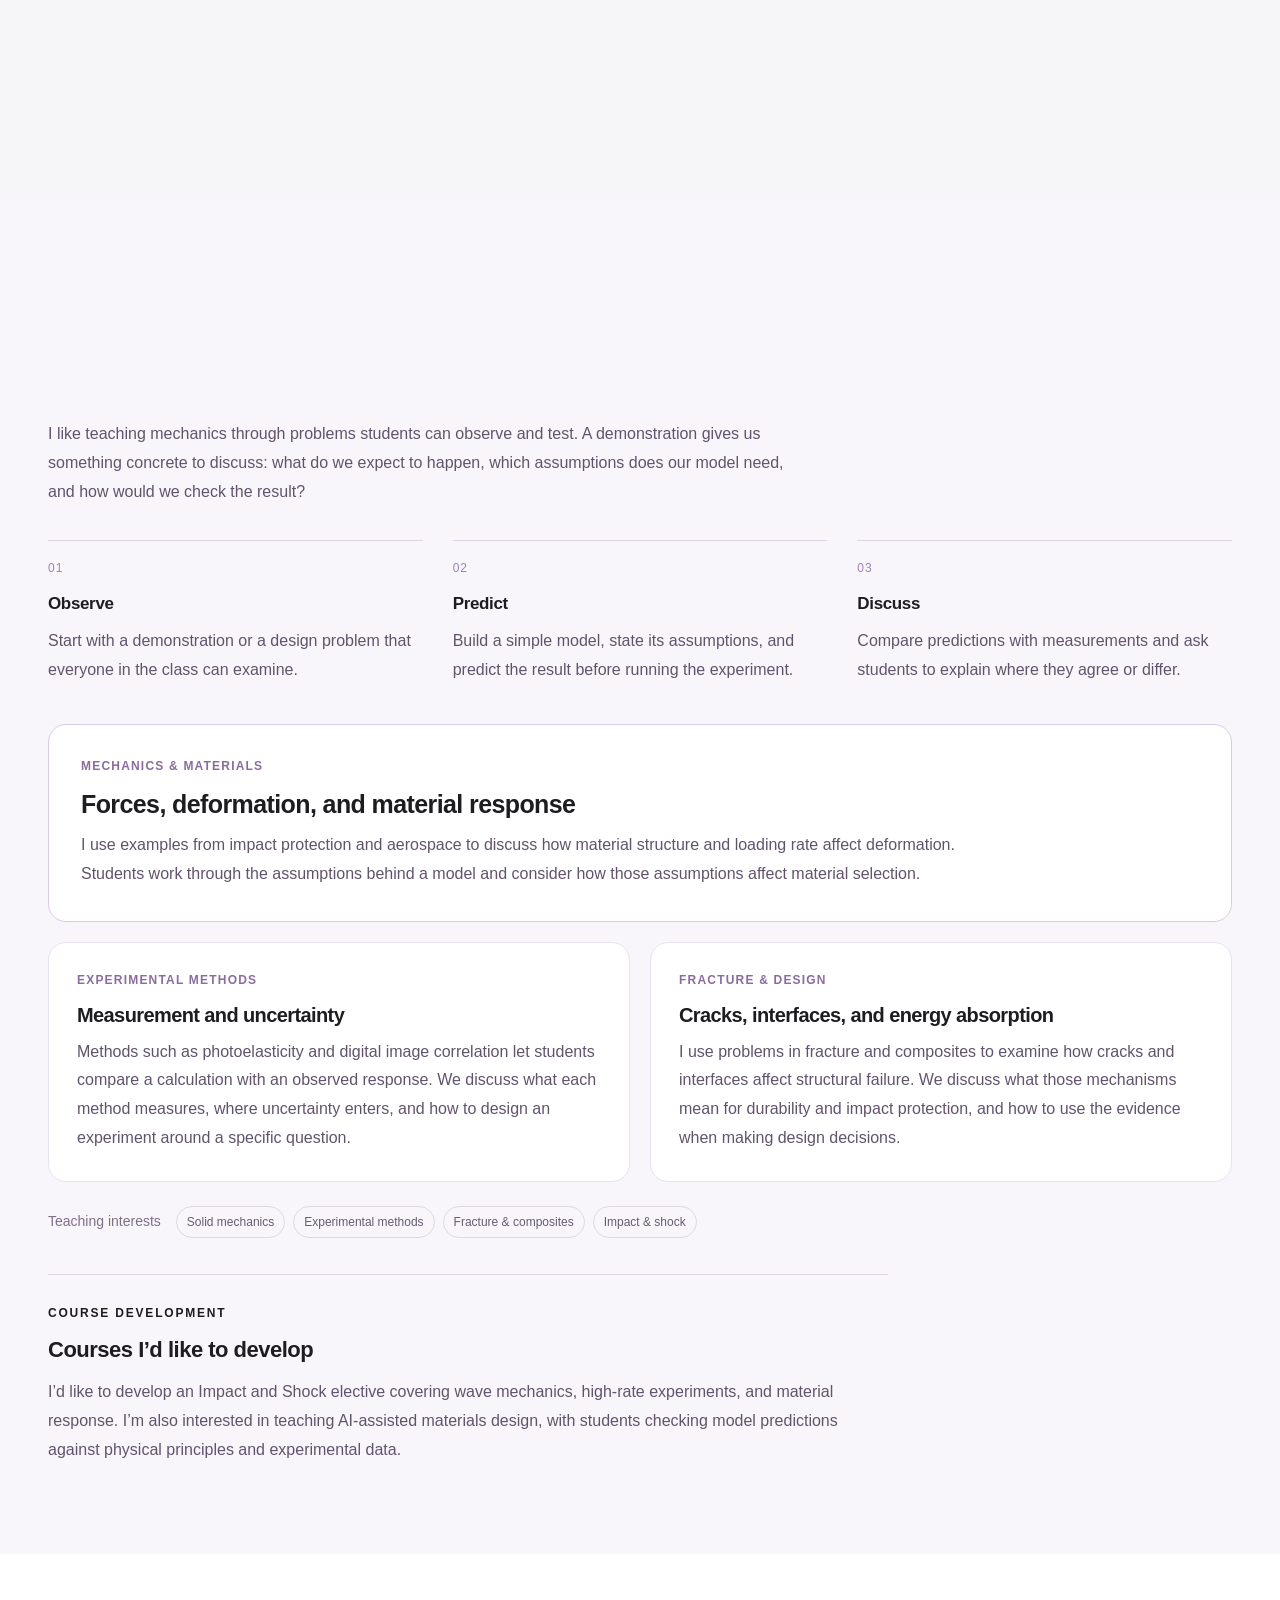
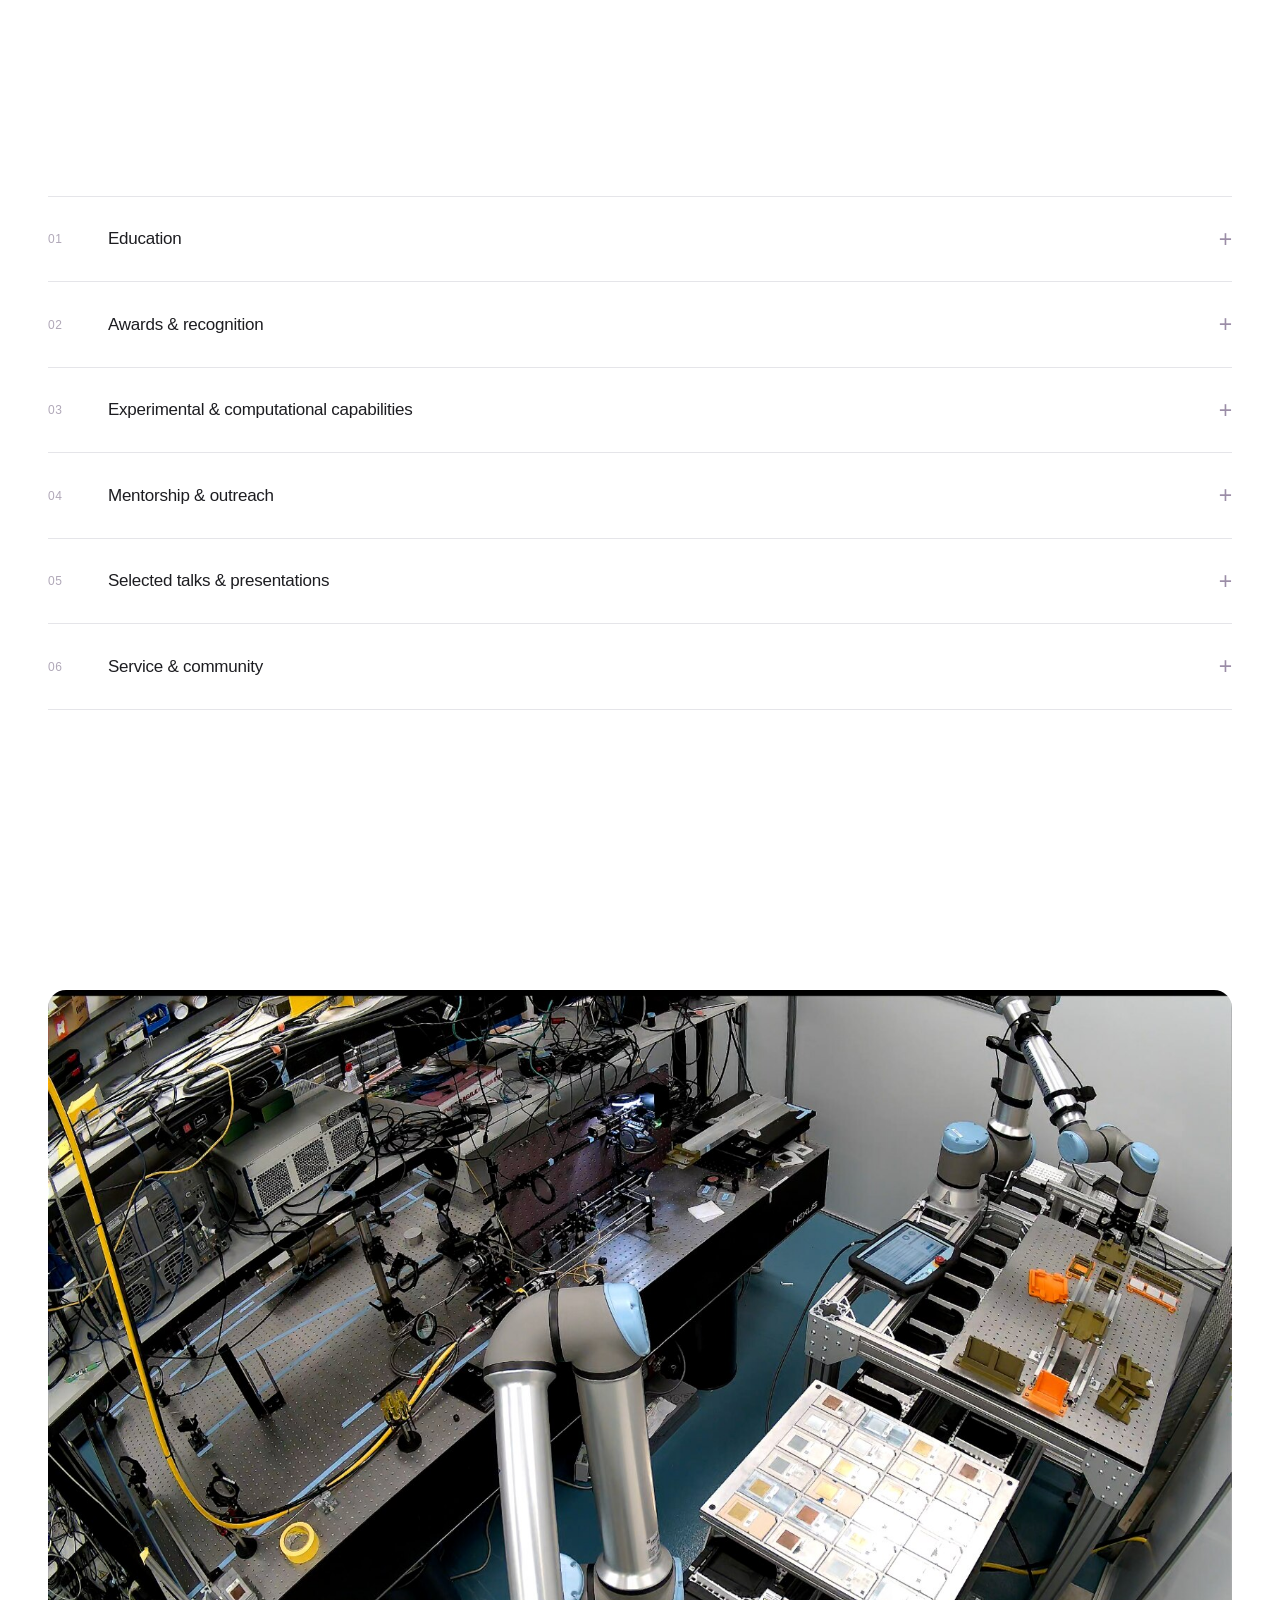
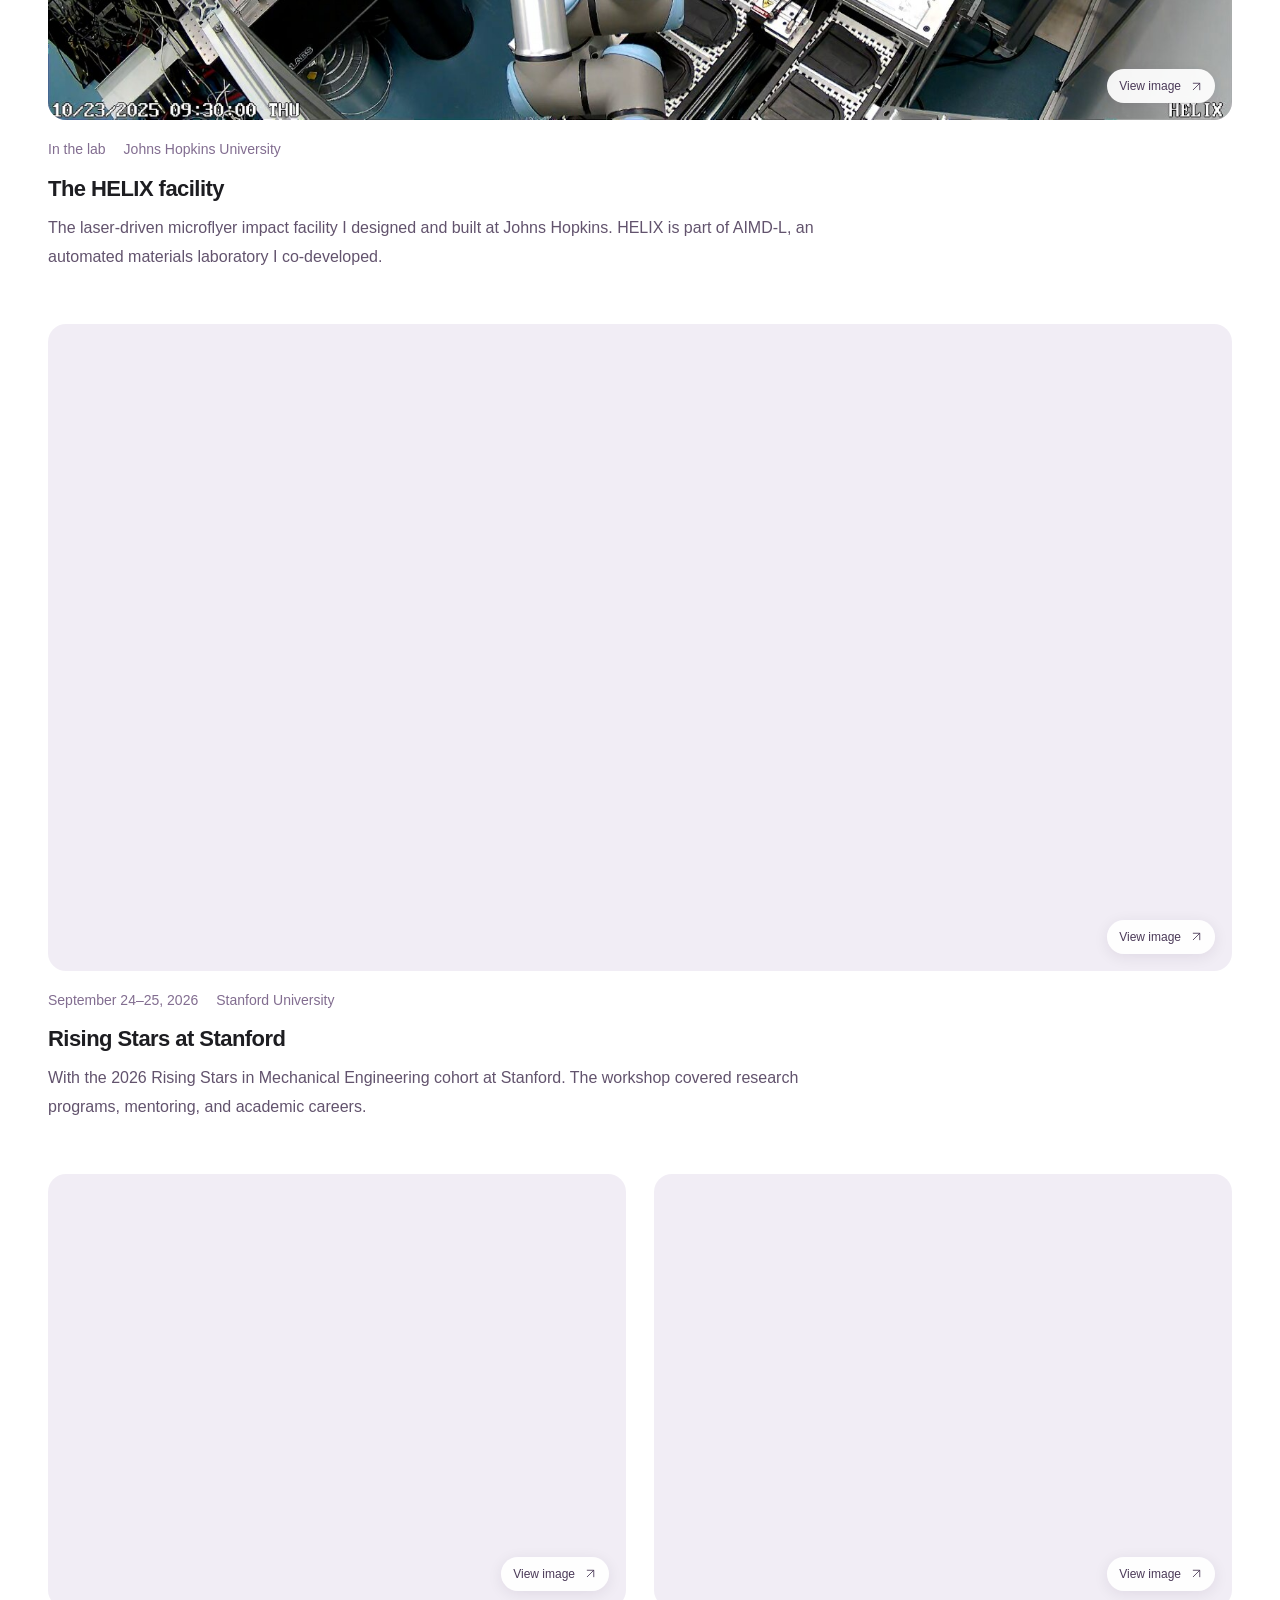
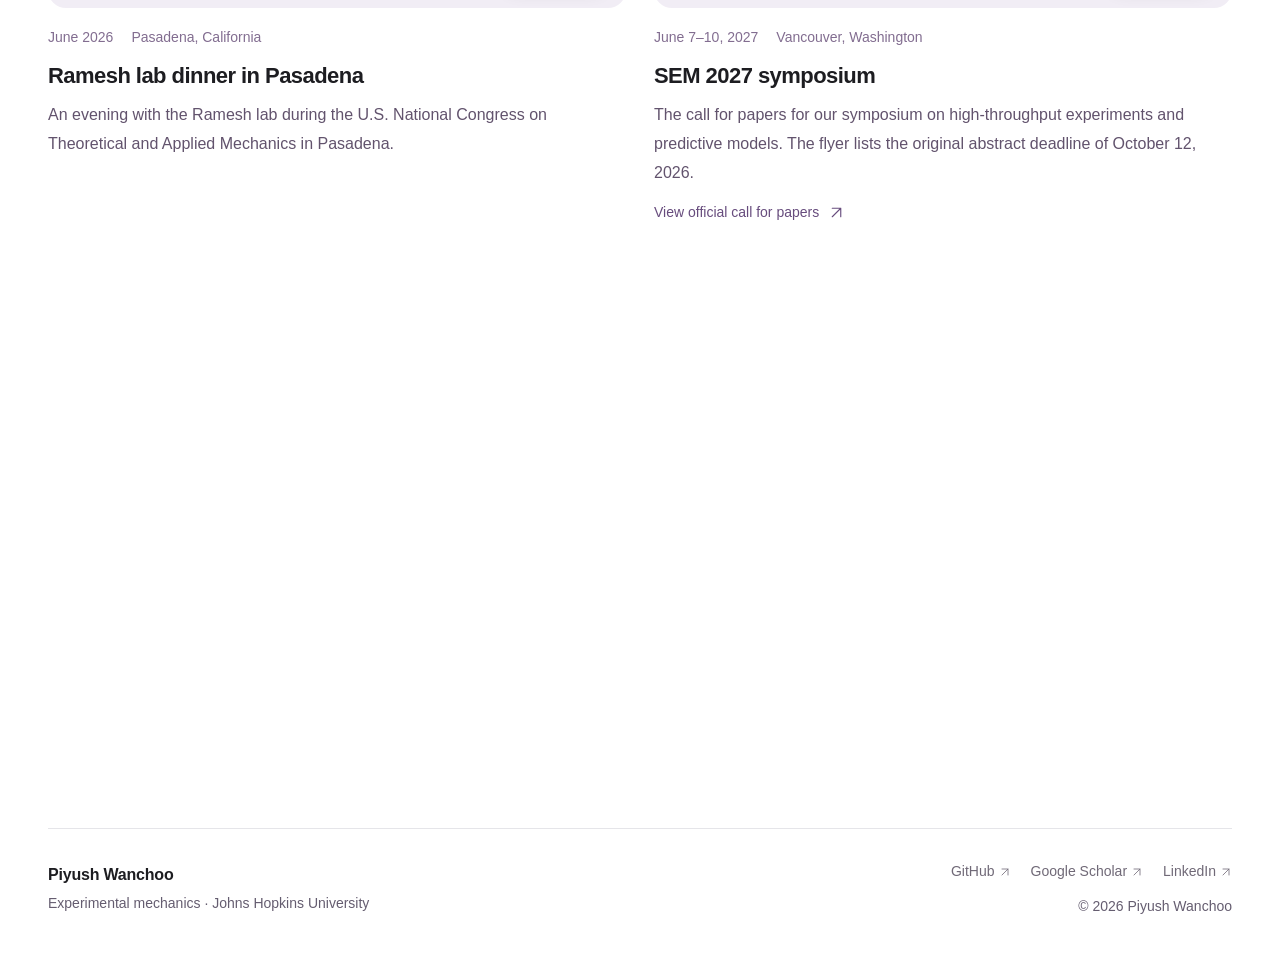
==== commit 76f85154: "Add explanations and key results for PhD research papers" ====
--- a/index.html
+++ b/index.html
@@ -161,9 +161,14 @@
           <div class="research-art" aria-hidden="true"><div class="orbital orbital-one"></div><div class="orbital orbital-two"></div><div class="orbital orbital-three"></div><div class="research-orb"></div><span class="orb-point point-one"></span><span class="orb-point point-two"></span><span class="orb-point point-three"></span><div class="art-label">IMPACT · SHOCK · MATERIAL FAILURE</div></div>
         </div>
         <div class="research-vision shell"><p class="eyebrow">RESEARCH GOAL</p><h3 id="research-vision-title"></h3><p id="research-vision-description"></p><ol class="research-steps" id="research-steps"></ol></div>
-        <div class="research-tabs shell" id="research-tabs" role="tablist" aria-label="Explore research"><button type="button" id="research-tab-active" role="tab" tabindex="0" aria-selected="true" aria-controls="research-panel-active" data-research-tab="active">Active research</button><button type="button" id="research-tab-past" role="tab" aria-selected="false" aria-controls="research-panel-past" tabindex="-1" data-research-tab="past">Past research</button><button type="button" id="research-tab-publications" role="tab" aria-selected="false" aria-controls="research-panel-publications" tabindex="-1" data-research-tab="publications">Publications</button></div>
+        <div class="research-tabs shell" id="research-tabs" role="tablist" aria-label="Explore research"><button type="button" id="research-tab-active" role="tab" tabindex="0" aria-selected="true" aria-controls="research-panel-active" data-research-tab="active">Active research</button><button type="button" id="research-tab-past" role="tab" aria-selected="false" aria-controls="research-panel-past" tabindex="-1" data-research-tab="past">Ph.D. research</button><button type="button" id="research-tab-publications" role="tab" aria-selected="false" aria-controls="research-panel-publications" tabindex="-1" data-research-tab="publications">Publications</button></div>
         <div class="research-panel shell" id="research-panel-active" role="tabpanel" aria-labelledby="research-tab-active" tabindex="0"><div class="research-panel-heading"><p class="eyebrow">CURRENT RESEARCH</p><p>Impact experiments, alloy strength, and active learning.</p></div><div class="research-studies" id="active-research"></div></div>
-        <div class="research-panel shell" id="research-panel-past" role="tabpanel" aria-labelledby="research-tab-past" tabindex="0" hidden><div class="research-panel-heading"><p class="eyebrow">DOCTORAL RESEARCH</p><p>Composites and polymeric foams under blast and shock loading.</p></div><div class="research-studies" id="past-research"></div></div>
+        <div class="research-panel shell" id="research-panel-past" role="tabpanel" aria-labelledby="research-tab-past" tabindex="0" hidden>
+          <div class="research-panel-heading"><p class="eyebrow">DOCTORAL RESEARCH</p><p>University of Rhode Island · Advisor: Arun Shukla · Ph.D. 2019–2023</p></div>
+          <div class="phd-intro"><h3>Understanding blast.<br /><span>Designing for protection.</span></h3><p>How do lightweight composites and foams respond when a pressure wave arrives in microseconds? My doctoral work connects material behavior, stress waves, and structural damage to understand what makes a protective structure effective. These four papers follow that question from the foam itself to the complete composite panel, including a study published after my Ph.D.</p></div>
+          <nav class="phd-theme-nav" aria-label="Ph.D. research themes"><a href="#research-blast-composites"><span>01</span> Composite structures <svg class="icon" aria-hidden="true"><use href="#arrow-down" /></svg></a><a href="#research-porous-materials"><span>02</span> Polymeric foams <svg class="icon" aria-hidden="true"><use href="#arrow-down" /></svg></a></nav>
+          <div class="research-studies" id="past-research"></div>
+        </div>
         <div class="research-panel" id="research-panel-publications" role="tabpanel" aria-labelledby="research-tab-publications" tabindex="0" hidden>
           <div class="publication-toolbar shell"><div class="filter-tabs publication-tabs" role="group" aria-label="Filter publications"><button class="filter active" type="button" data-paper-filter="selected" aria-pressed="true">Selected papers</button><button class="filter" type="button" data-paper-filter="all" aria-pressed="false">Journal articles (14)</button><button class="filter" type="button" data-paper-filter="scholar" aria-pressed="false" hidden>Google Scholar</button><button class="filter" type="button" data-paper-filter="progress" aria-pressed="false">Preprints & in progress</button></div><span class="scholar-metrics" id="scholar-metrics">h-index 9 · i10-index 9 <span> / SEP 2026</span></span></div>
           <div class="publications shell" id="publications" aria-live="polite"></div>
--- a/styles.css
+++ b/styles.css
@@ -313,6 +313,52 @@
 .study-marker{border-right:1px solid #ffffff16;display:flex;flex-direction:column;gap:14px;padding-top:2px}
 .study-marker>span{font-size:7px;color:#9a85ac;letter-spacing:1.4px}
 .study-marker>strong{font-size:58px;line-height:1;font-weight:400;letter-spacing:-3px;color:#6f5b80}
+.phd-intro{display:grid;grid-template-columns:1fr 1fr;gap:48px;margin:18px 0 32px;align-items:start}
+.phd-intro h3{font-size:clamp(1.8rem,3vw,2.7rem);font-weight:500;line-height:1.2;letter-spacing:-1px;margin:0;color:#f4edf9}
+.phd-intro h3 span{color:#bfa8d1}
+.phd-intro>p{font-size:1rem;line-height:1.85;color:#c3bacb;margin:0;max-width:620px}
+.phd-theme-nav{display:flex;flex-wrap:wrap;gap:12px 32px;border-top:1px solid #ffffff26;border-bottom:1px solid #ffffff26;padding:20px 0;margin-bottom:44px}
+.phd-theme-nav a{display:inline-flex;align-items:center;gap:12px;color:#e0d2eb;text-decoration:none;font-size:.875rem;line-height:1.6}
+.phd-theme-nav a:hover{color:#fff}
+.phd-theme-nav a>span{color:#bba2d0;font-size:.75rem}
+.phd-theme-nav .icon{width:14px;height:14px}
+.phd-theme{scroll-margin-top:110px;min-width:0}
+.phd-theme+.phd-theme{margin-top:28px}
+.phd-theme-heading{max-width:800px;margin:0 0 26px}
+.phd-theme-heading h3{font-size:1.75rem;font-weight:500;letter-spacing:-.6px;line-height:1.3;color:#f4edf9;margin:0 0 14px}
+.phd-theme-heading .study-summary{margin:0}
+.research-papers{display:grid;gap:24px}
+.research-paper{border:1px solid #ffffff24;border-radius:22px;padding:32px;background:linear-gradient(125deg,#ffffff08,#ffffff02);scroll-margin-top:110px;min-width:0}
+.research-paper:focus-visible,.phd-theme:focus-visible{outline:2px solid #c8ace4;outline-offset:6px}
+.research-paper-header{display:flex;justify-content:space-between;align-items:start;gap:30px;margin-bottom:18px}
+.research-paper-meta{font-size:.875rem;line-height:1.7;color:#bfa8d1;margin:0 0 13px}
+.research-paper h4{font-size:clamp(1.5rem,2.5vw,2rem);font-weight:500;line-height:1.25;letter-spacing:-.65px;margin:0;max-width:760px;overflow-wrap:anywhere}
+.research-paper h4 a{color:#f4edf9;text-decoration:none}
+.research-paper h4 a:hover{text-decoration:underline;text-decoration-color:#9c81b3;text-underline-offset:5px}
+.paper-highlight{flex:0 0 175px;margin:0;padding-left:24px;border-left:1px solid #ffffff26}
+.paper-highlight strong{display:block;font-size:2.8rem;font-weight:400;letter-spacing:-1.5px;line-height:1.1;color:#dac2ec;margin-bottom:8px}
+.paper-highlight>span{display:block;font-size:.75rem;line-height:1.65;color:#c3bacb}
+.paper-description{font-size:1rem;line-height:1.85;color:#c3bacb;max-width:880px;margin:0}
+.research-paper>.study-media{margin:26px 0;max-width:900px}
+.paper-findings{display:grid;grid-template-columns:minmax(0,1.4fr) minmax(0,1fr);gap:32px;margin-top:26px}
+.paper-findings h5{font-size:.75rem;letter-spacing:1px;text-transform:uppercase;font-weight:500;color:#e0d2eb;line-height:1.7;margin:0 0 12px}
+.paper-results ul{padding-left:20px;margin:0;color:#c3bacb;font-size:1rem;line-height:1.8}
+.paper-results li+li{margin-top:12px}
+.paper-results li::marker{color:#bba2d0}
+.paper-importance{border-left:2px solid #9471b1;padding-left:24px;min-width:0}
+.paper-importance p{font-size:1rem;line-height:1.85;color:#d4c8dd;margin:0}
+.paper-methods>p{margin-top:16px;font-size:1rem}
+.paper-reference{border-top:1px solid #ffffff24;margin-top:26px;padding-top:22px;display:flex;flex-wrap:wrap;justify-content:space-between;align-items:end;gap:18px 30px}
+.paper-reference>div:first-child{flex:1 1 420px;min-width:0}
+.paper-reference-title{font-size:.875rem;line-height:1.7;color:#d1c3dc;margin:0 0 7px;overflow-wrap:anywhere}
+.paper-reference-title cite{font-style:normal}
+.paper-authors{font-size:.875rem;line-height:1.7;color:#bdb0c8;margin:0}
+.paper-reference .study-links{margin:0;flex-shrink:0}
+.paper-reference .text-link{font-size:.875rem}
+.publication-actions{flex-direction:column;gap:12px;align-items:start}
+@media(max-width:480px){.publication-actions{flex-direction:row;flex-wrap:wrap;gap:12px 20px}}
+@media(max-width:900px){.phd-intro{gap:28px}.research-paper{padding:26px}.paper-findings{grid-template-columns:1fr;gap:24px}.paper-importance{padding:18px 22px;border-left:2px solid #9471b1;background:#ffffff04;border-radius:0 12px 12px 0}.paper-highlight{flex-basis:155px;padding-left:20px}}
+@media(max-width:600px){.phd-intro{grid-template-columns:1fr;gap:18px;margin:8px 0 26px}.phd-theme-nav{gap:16px 28px;margin-bottom:32px}.phd-theme-nav a{width:100%}.phd-theme-nav .icon{margin-left:auto}.research-paper{padding:22px 20px;border-radius:16px}.research-paper-header{flex-direction:column;gap:20px}.paper-highlight{flex-basis:auto;border-left:0;border-top:1px solid #ffffff26;padding:16px 0 0;display:flex;align-items:center;gap:18px;width:100%}.paper-highlight strong{margin:0;font-size:2.4rem;flex-shrink:0}.paper-highlight>span{max-width:240px}.paper-findings{margin-top:24px}.paper-reference>div:first-child{flex-basis:100%}.paper-reference .study-links{flex-shrink:1}.phd-theme-heading h3{font-size:1.6rem}.phd-theme+.phd-theme{margin-top:20px}}
 #research-panel-publications .publication-toolbar{margin-top:28px}
 .project-image.lab-art::after{content:"HELIX / JOHNS HOPKINS"}
 .gallery-card:first-child .gallery-open{aspect-ratio:var(--gallery-aspect,4/3)}
@@ -350,11 +396,11 @@
 .course-role,.teaching-principle>span,.publication-year,.academic-number,.news-meta,
 .news-status,.photo-note,.dialog-eyebrow,.gallery-enlarge,.study-credit,
 .research-step-number,.study-marker>span,.scholar-metrics>span{font-size:var(--text-label)}
-.hero-eyebrow{letter-spacing:1.1px;max-width:100%;flex-wrap:wrap;justify-content:center;gap:8px 12px}
-.hero-name{font-size:1rem;font-weight:650;letter-spacing:.02em;color:var(--ink)}
-.hero-affiliation{font-weight:500;letter-spacing:.06em}
+.hero-eyebrow{letter-spacing:1.1px;line-height:1.35;max-width:100%;flex-wrap:wrap;justify-content:center;gap:8px 14px}
+.hero-name{font-size:clamp(1.375rem,2.25vw,1.75rem);font-weight:650;letter-spacing:.02em;color:var(--ink)}
+.hero-affiliation{font-size:clamp(1rem,1.4vw,1.25rem);font-weight:500;letter-spacing:.02em}
 .wordmark-name{font-size:.9375rem}
-#hero-title{font-size:clamp(2rem,5.5vw,4.75rem);letter-spacing:-.045em;line-height:1.1}
+#hero-title{font-size:clamp(1.875rem,5vw,4.25rem);letter-spacing:-.045em;line-height:1.1}
 .project-label{min-height:0}
 .project-body>p:not(.project-label),.about-bio p{max-width:none}
 .academic-item h4,.mentorship-note h4,.news-details h4,.study-details h4{font-size:1.0625rem}
@@ -401,7 +447,6 @@
   .wordmark{gap:8px}
   .wordmark-name{padding-left:8px}
   .nav-contact{padding-inline:10px;gap:6px}
-  .hero-name{font-size:.9375rem}
   .hero-affiliation{flex-basis:100%}
   .intro-strip{align-items:flex-start;flex-direction:column;gap:12px}
   .intro-signature{max-width:none;text-align:left;white-space:normal}
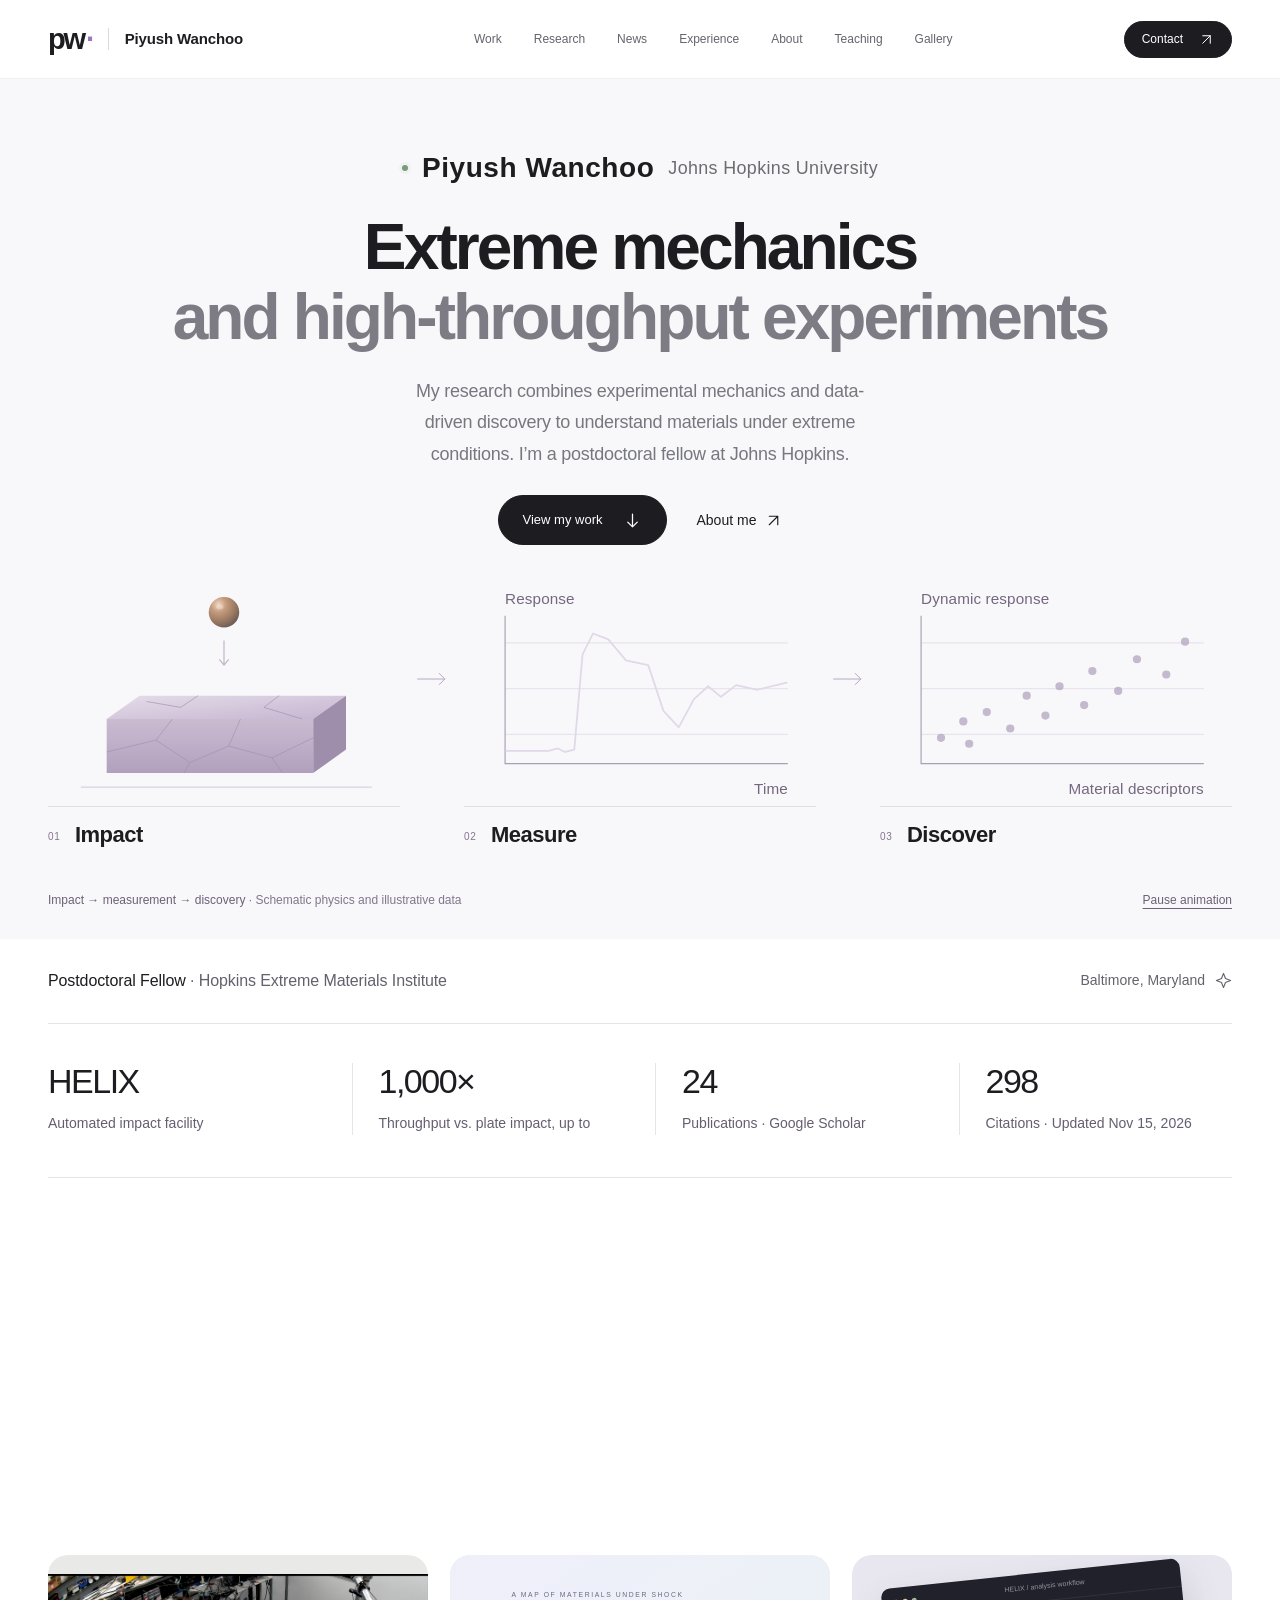
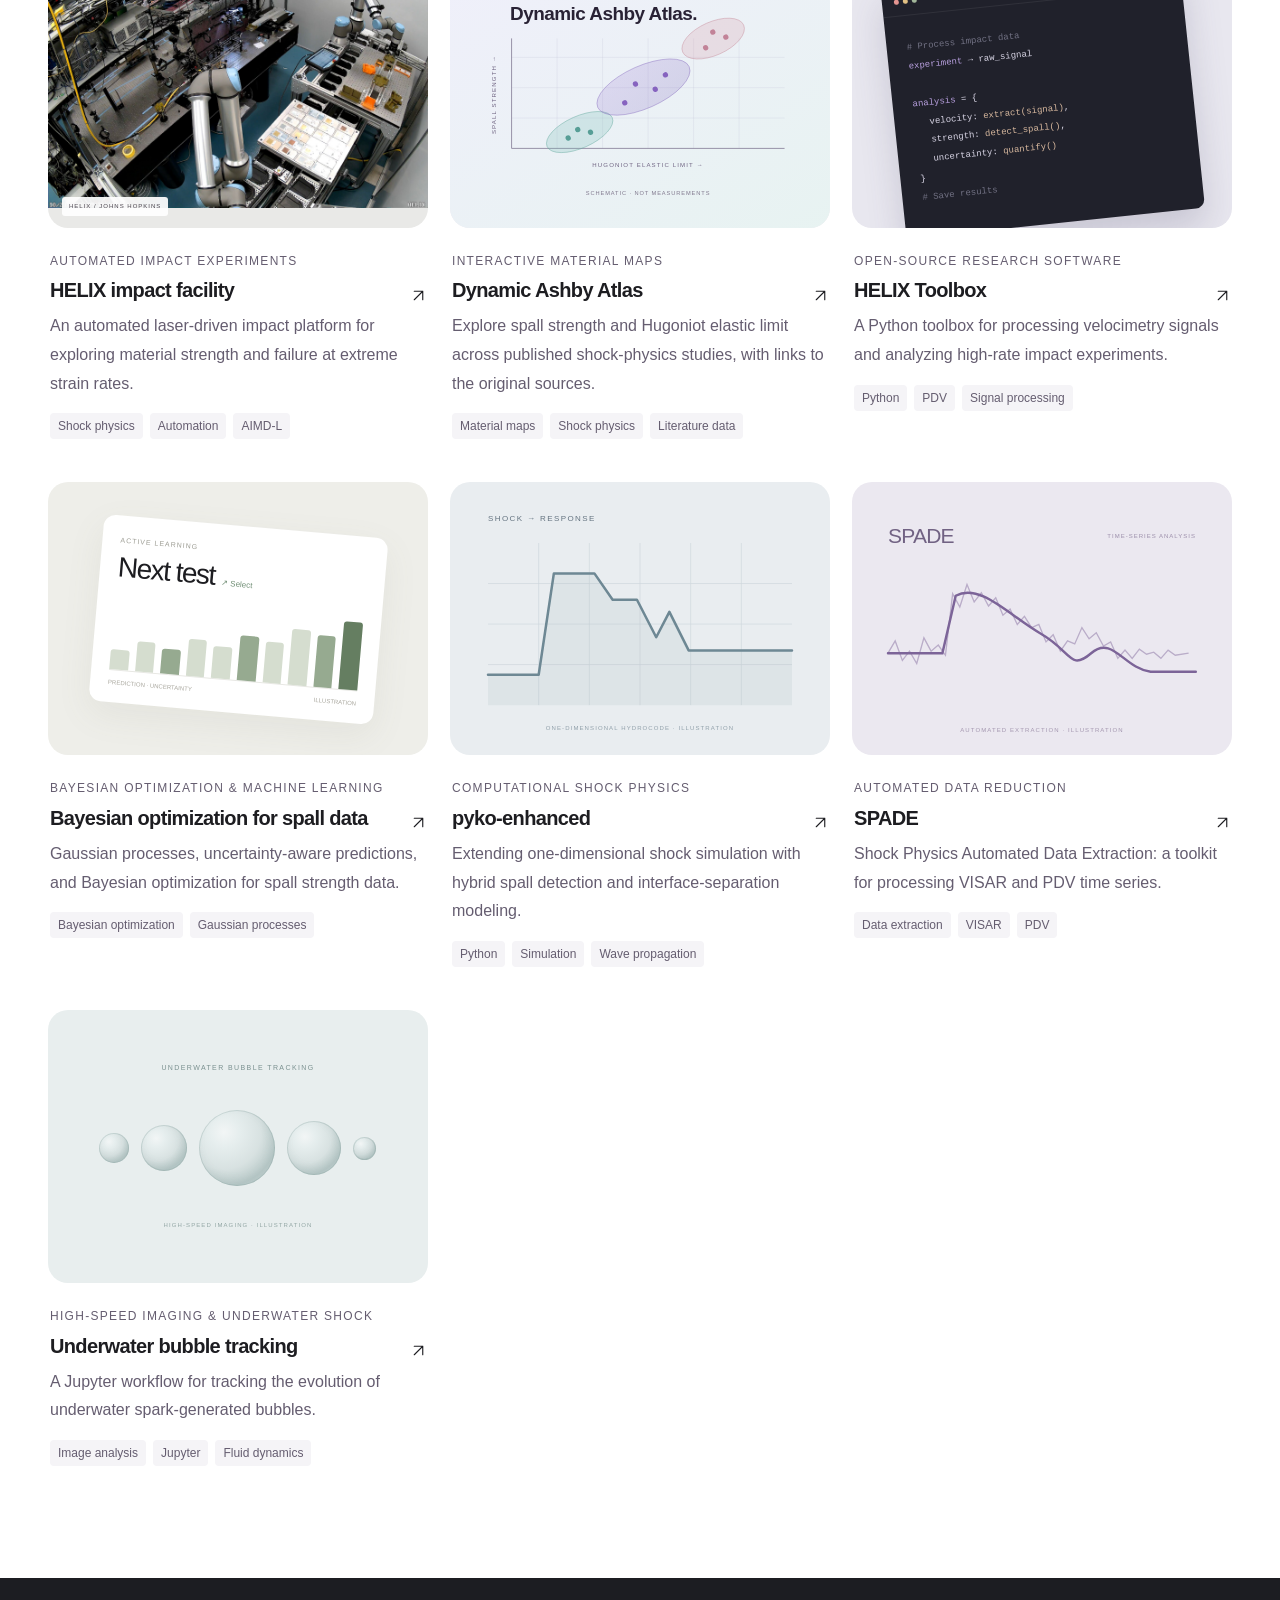
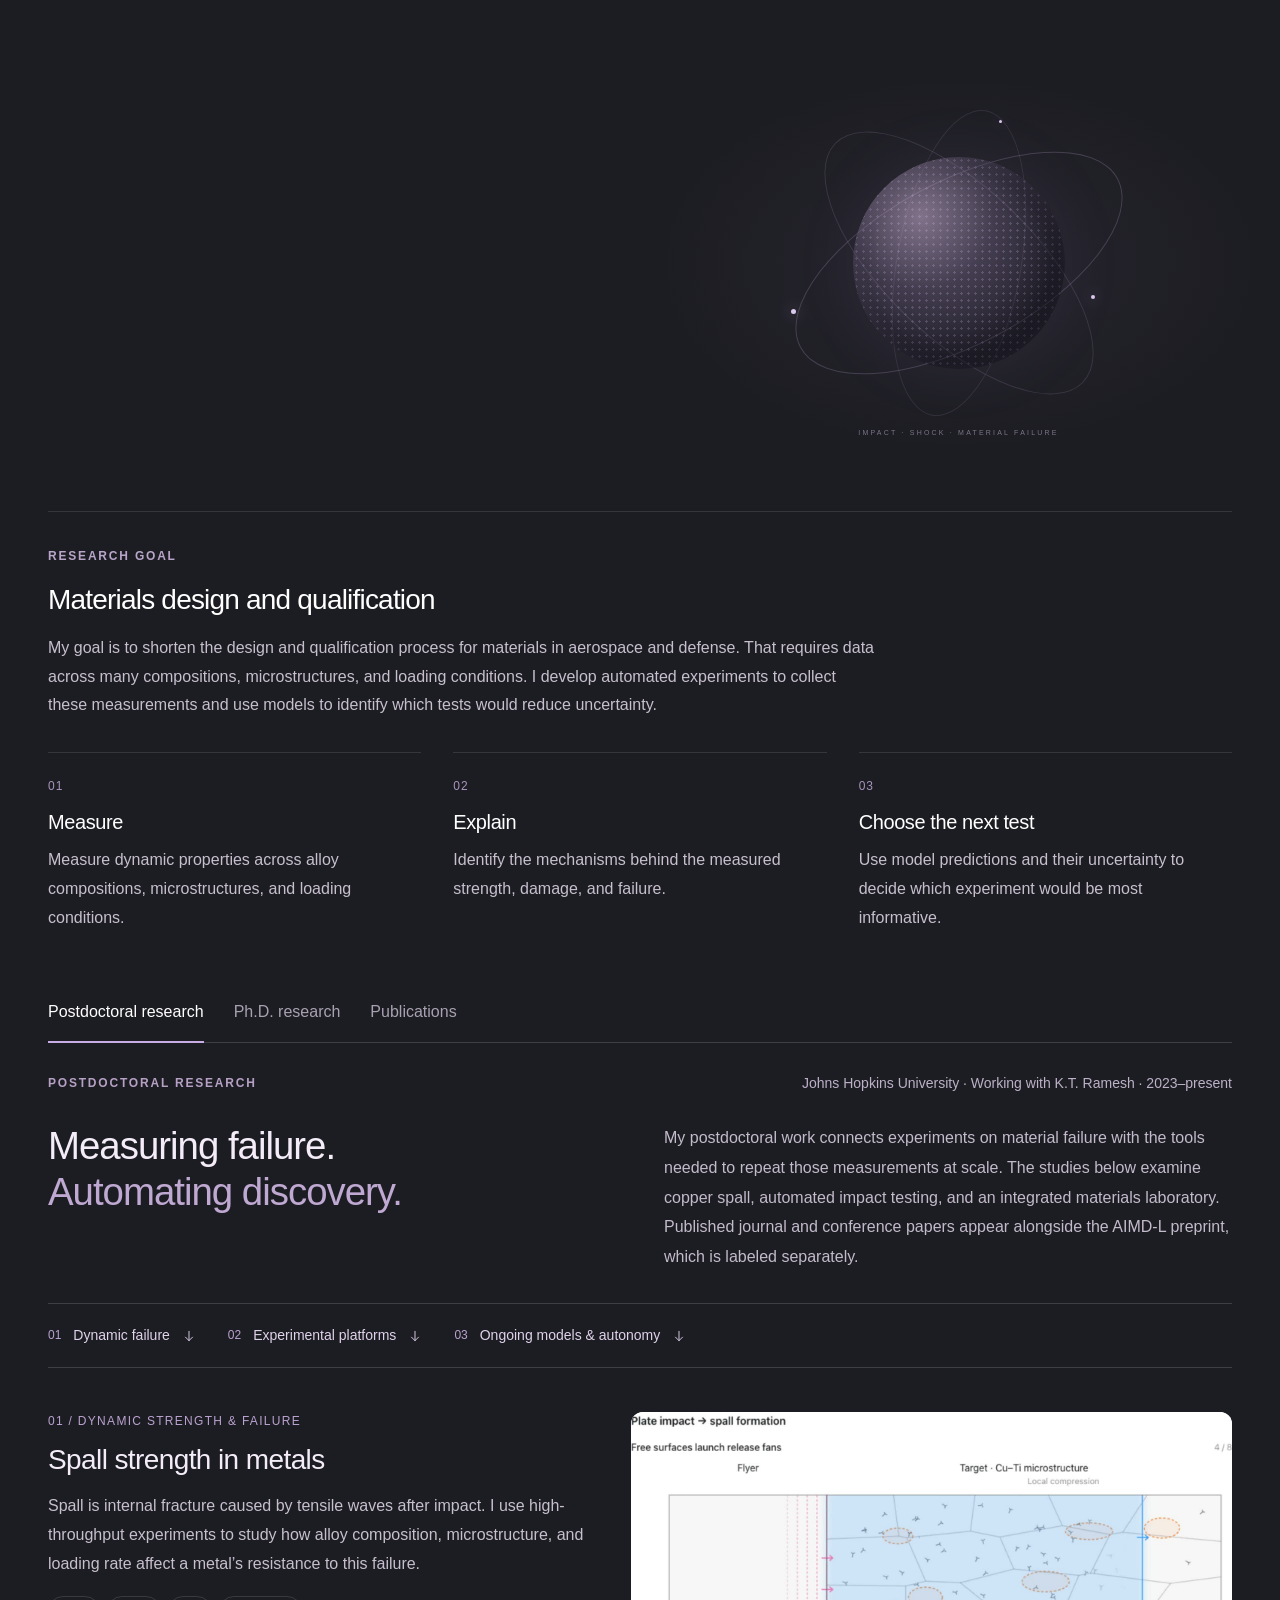
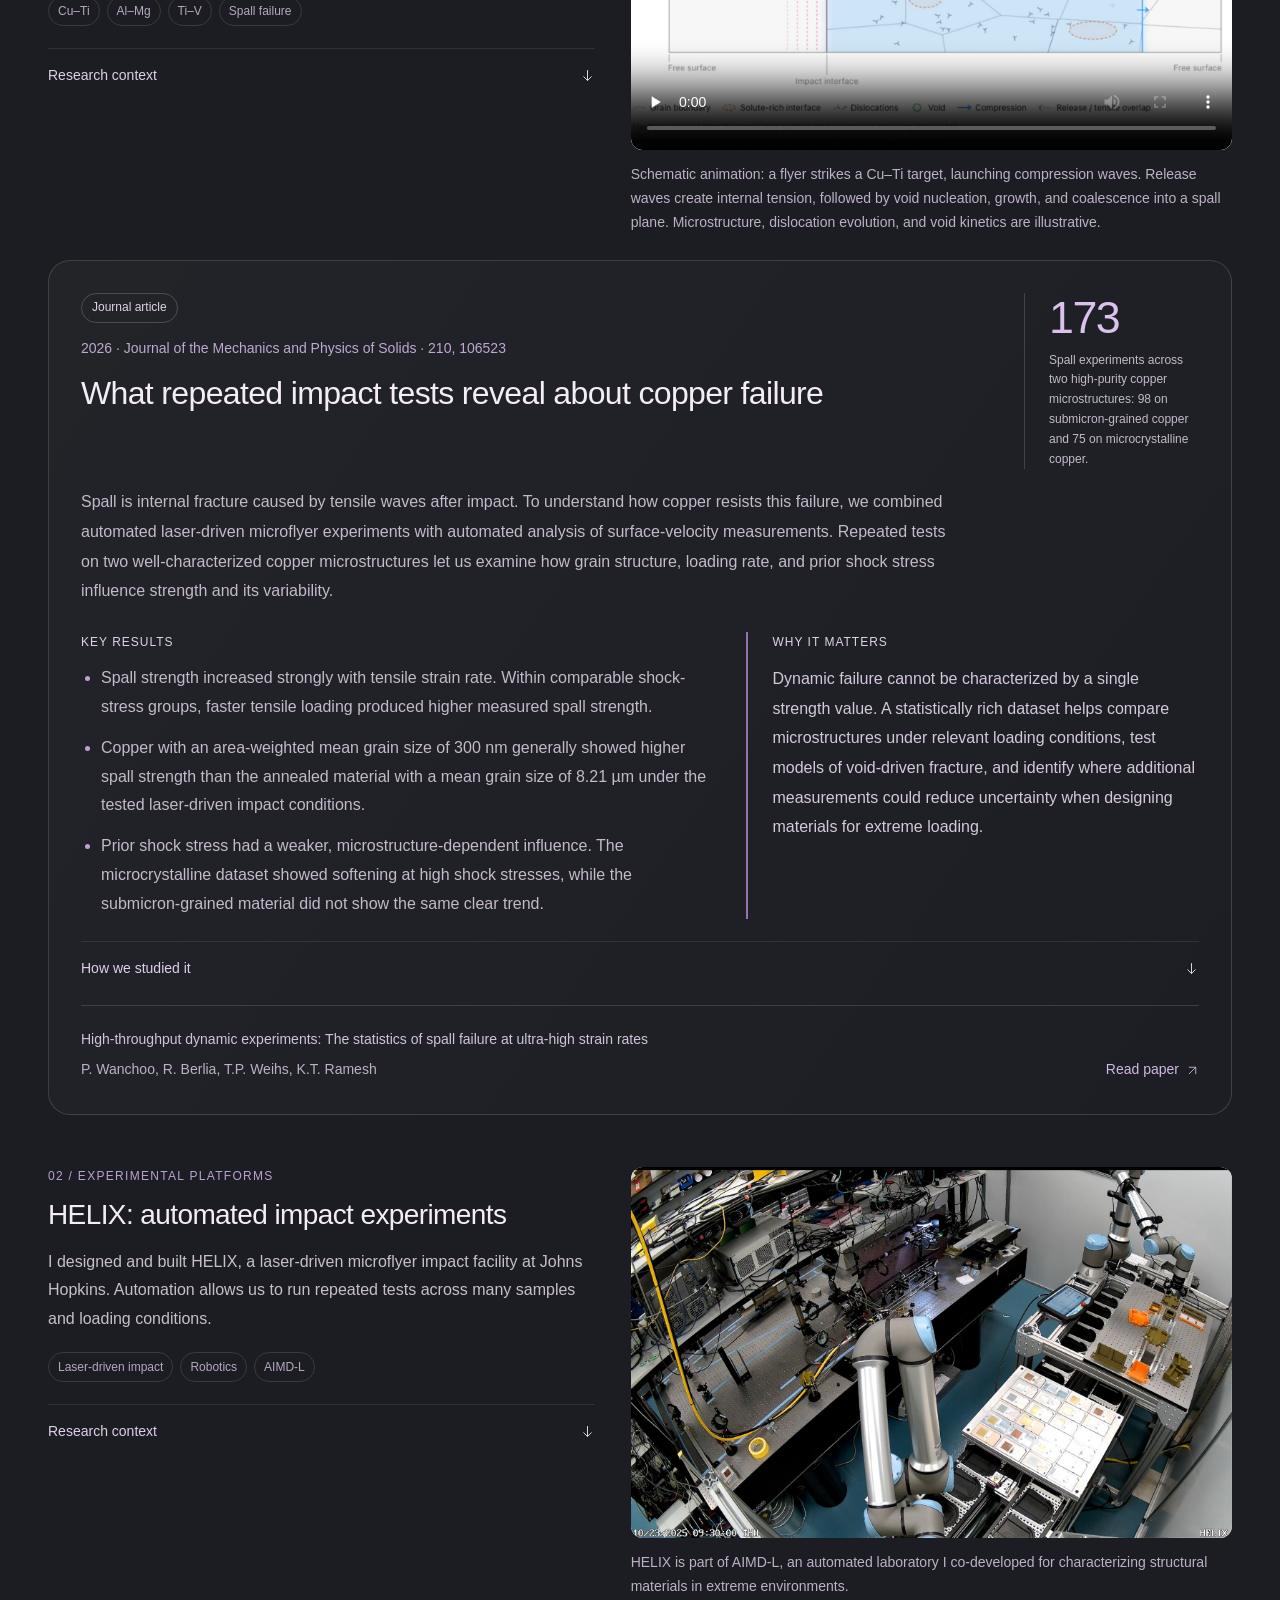
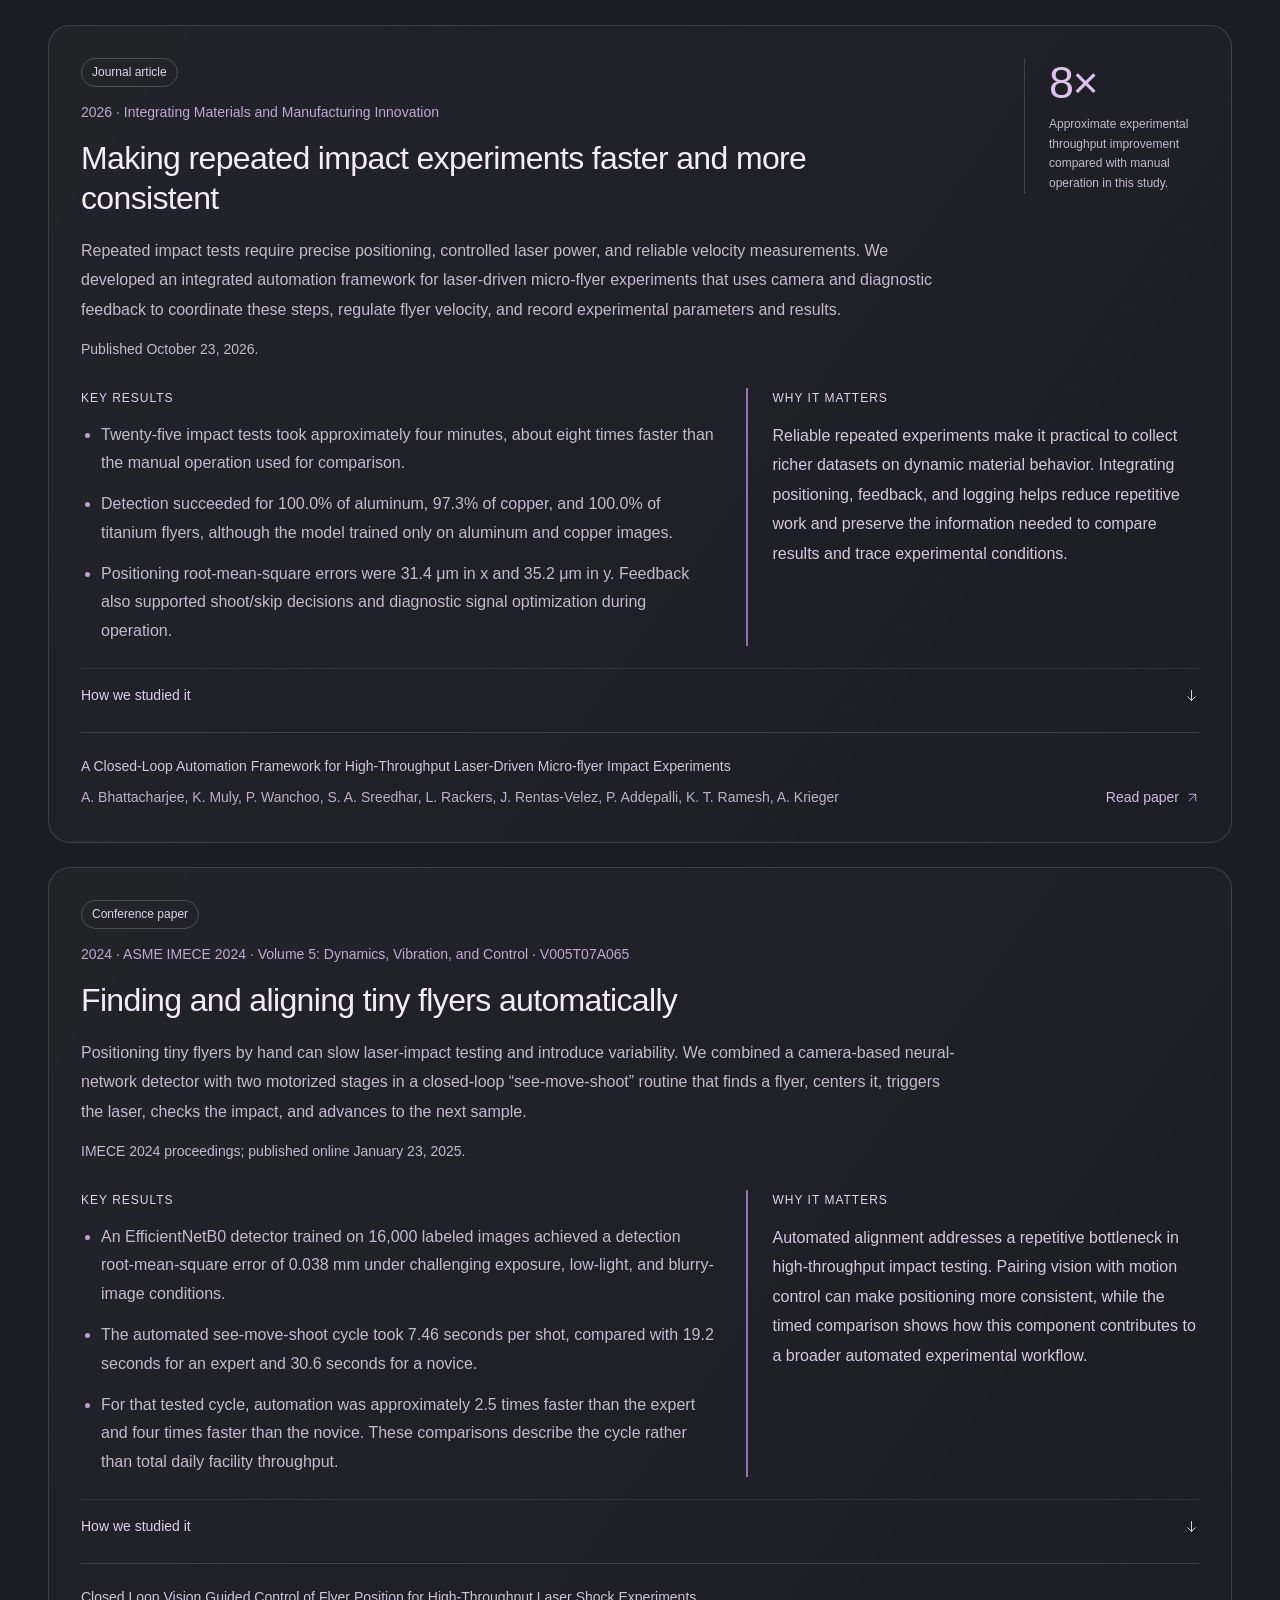
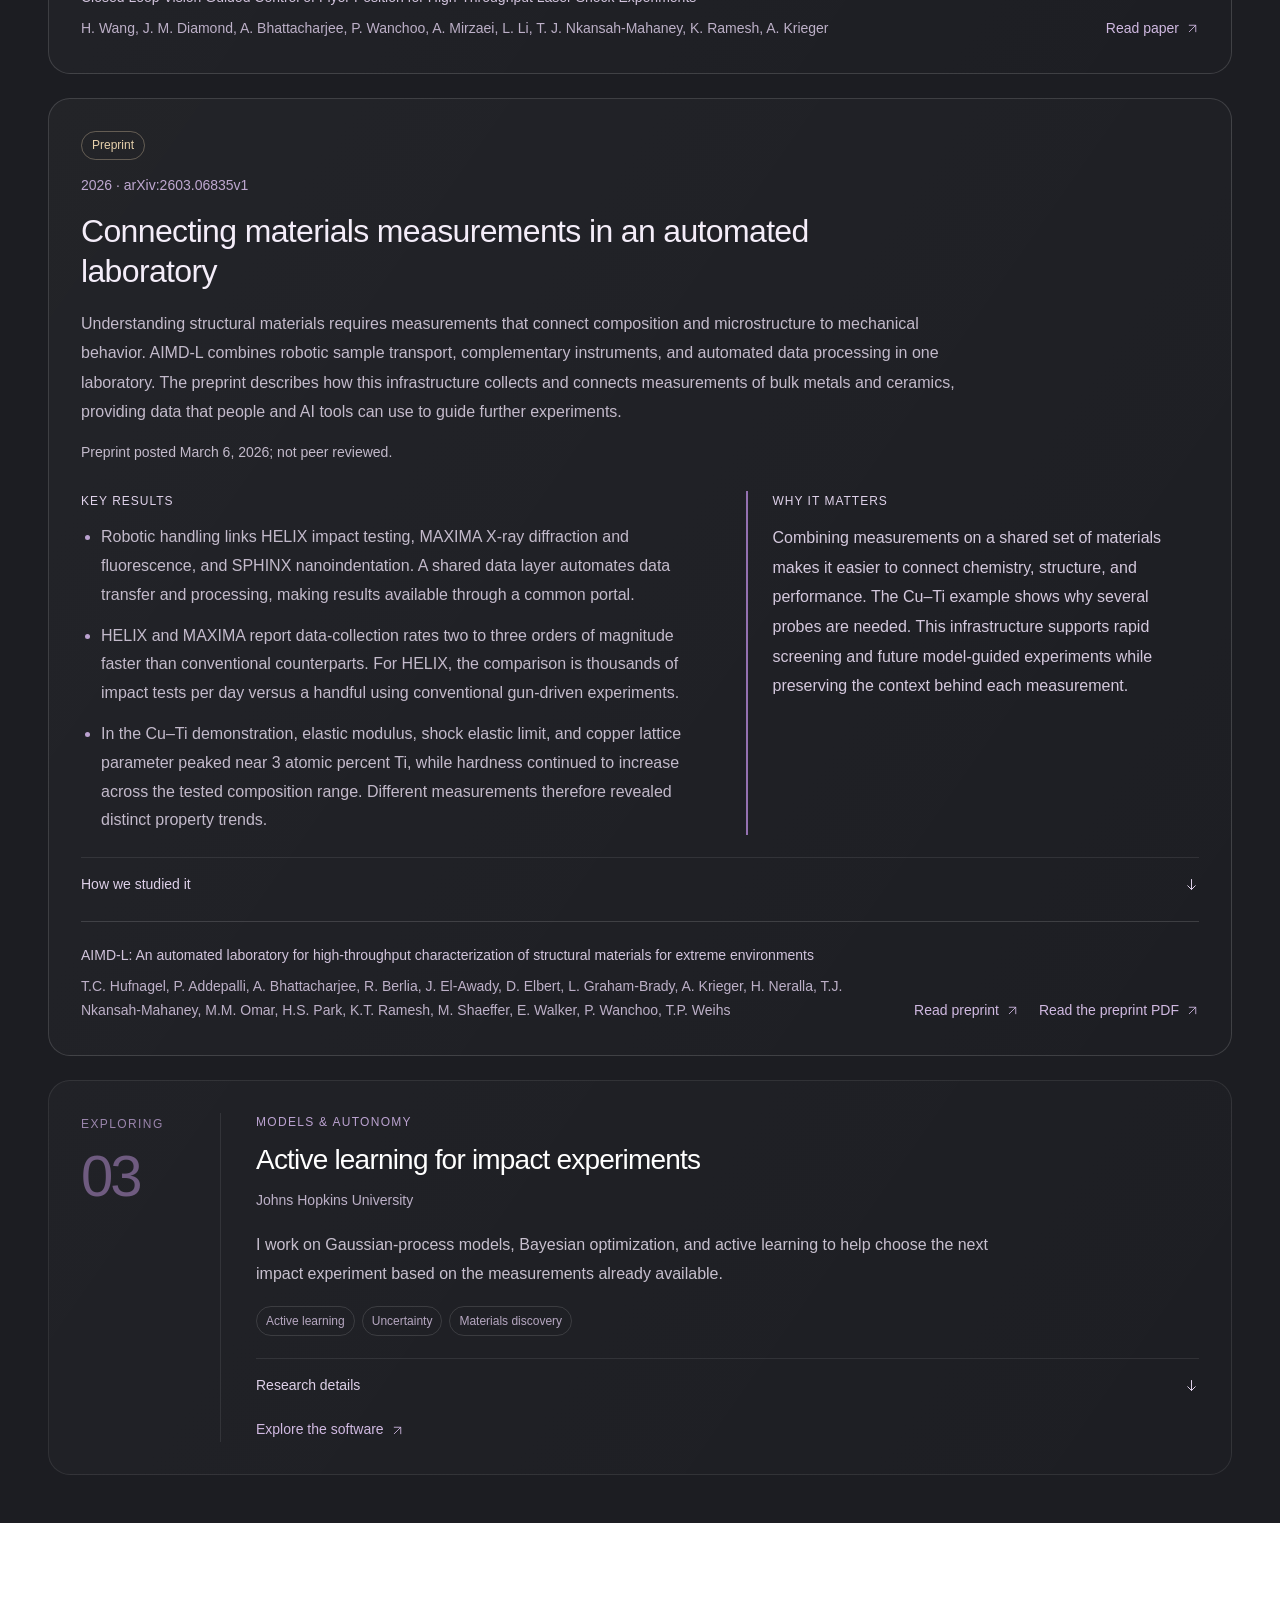
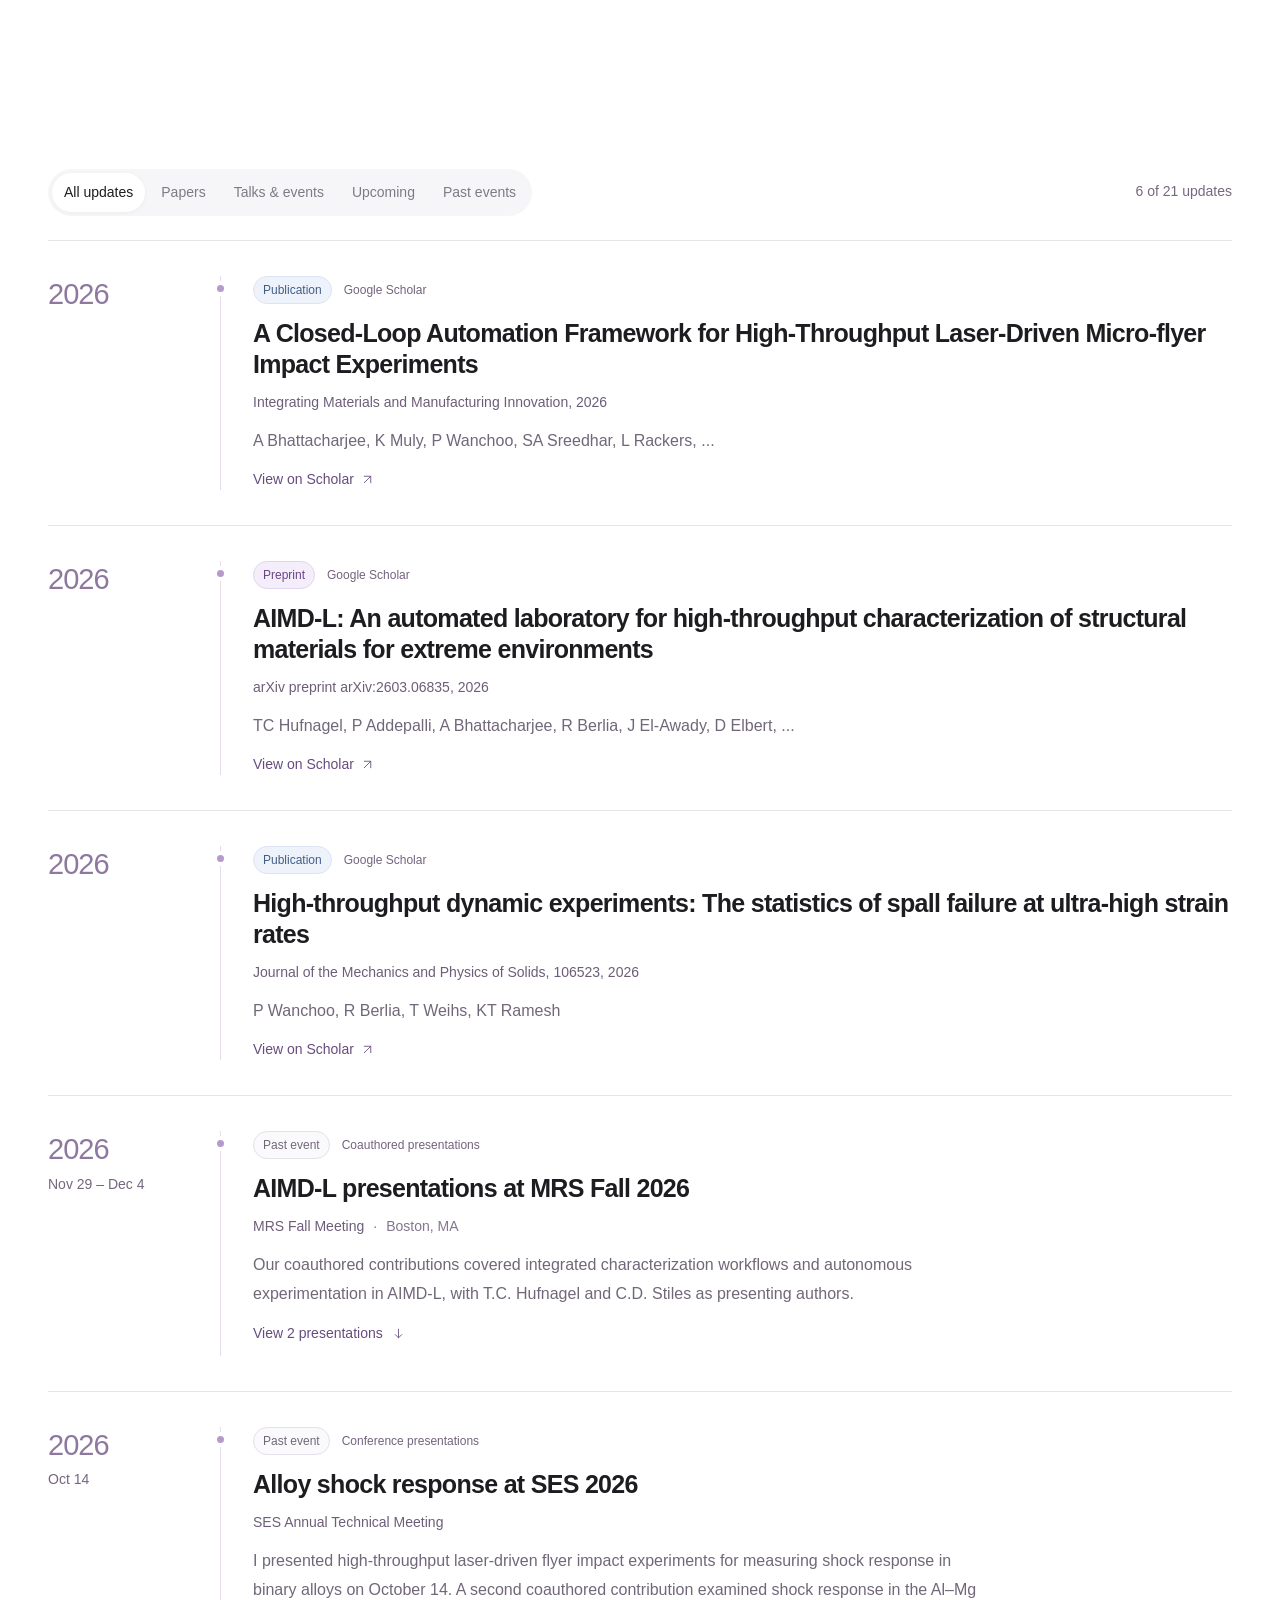
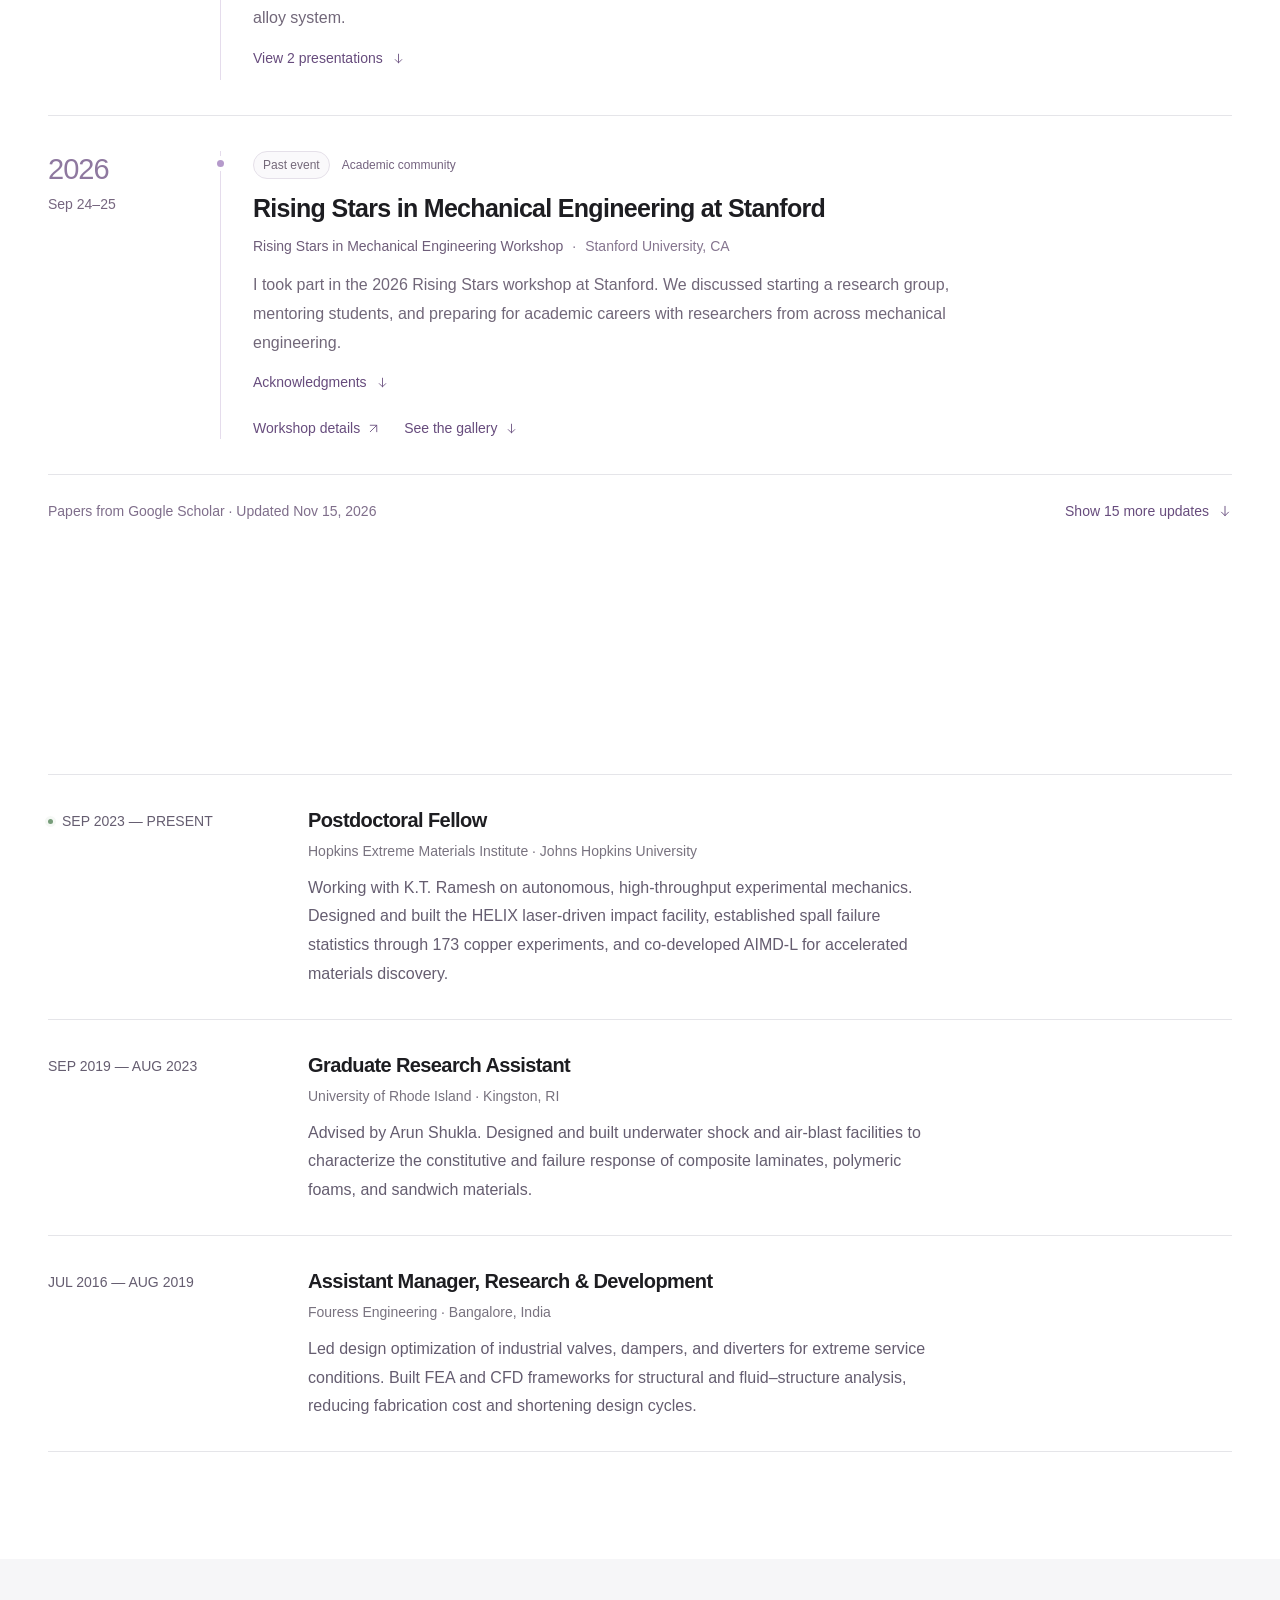
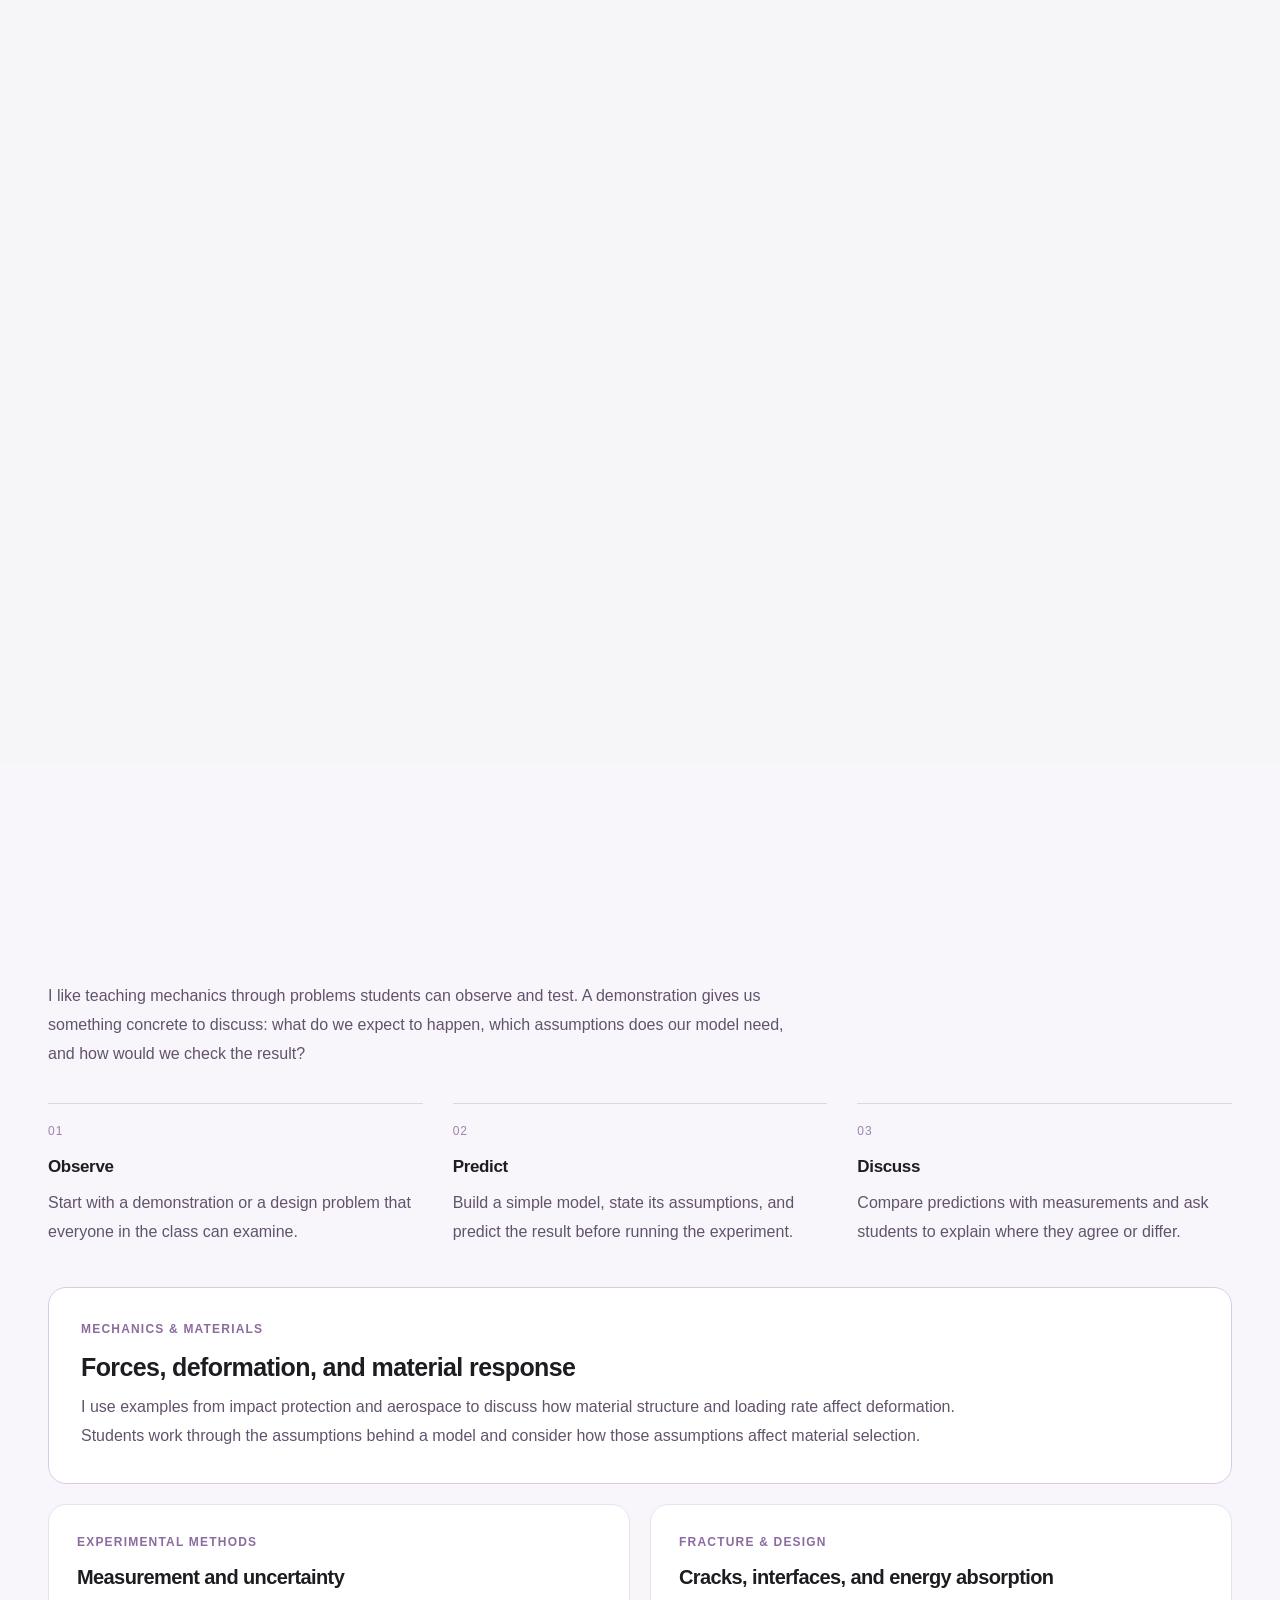
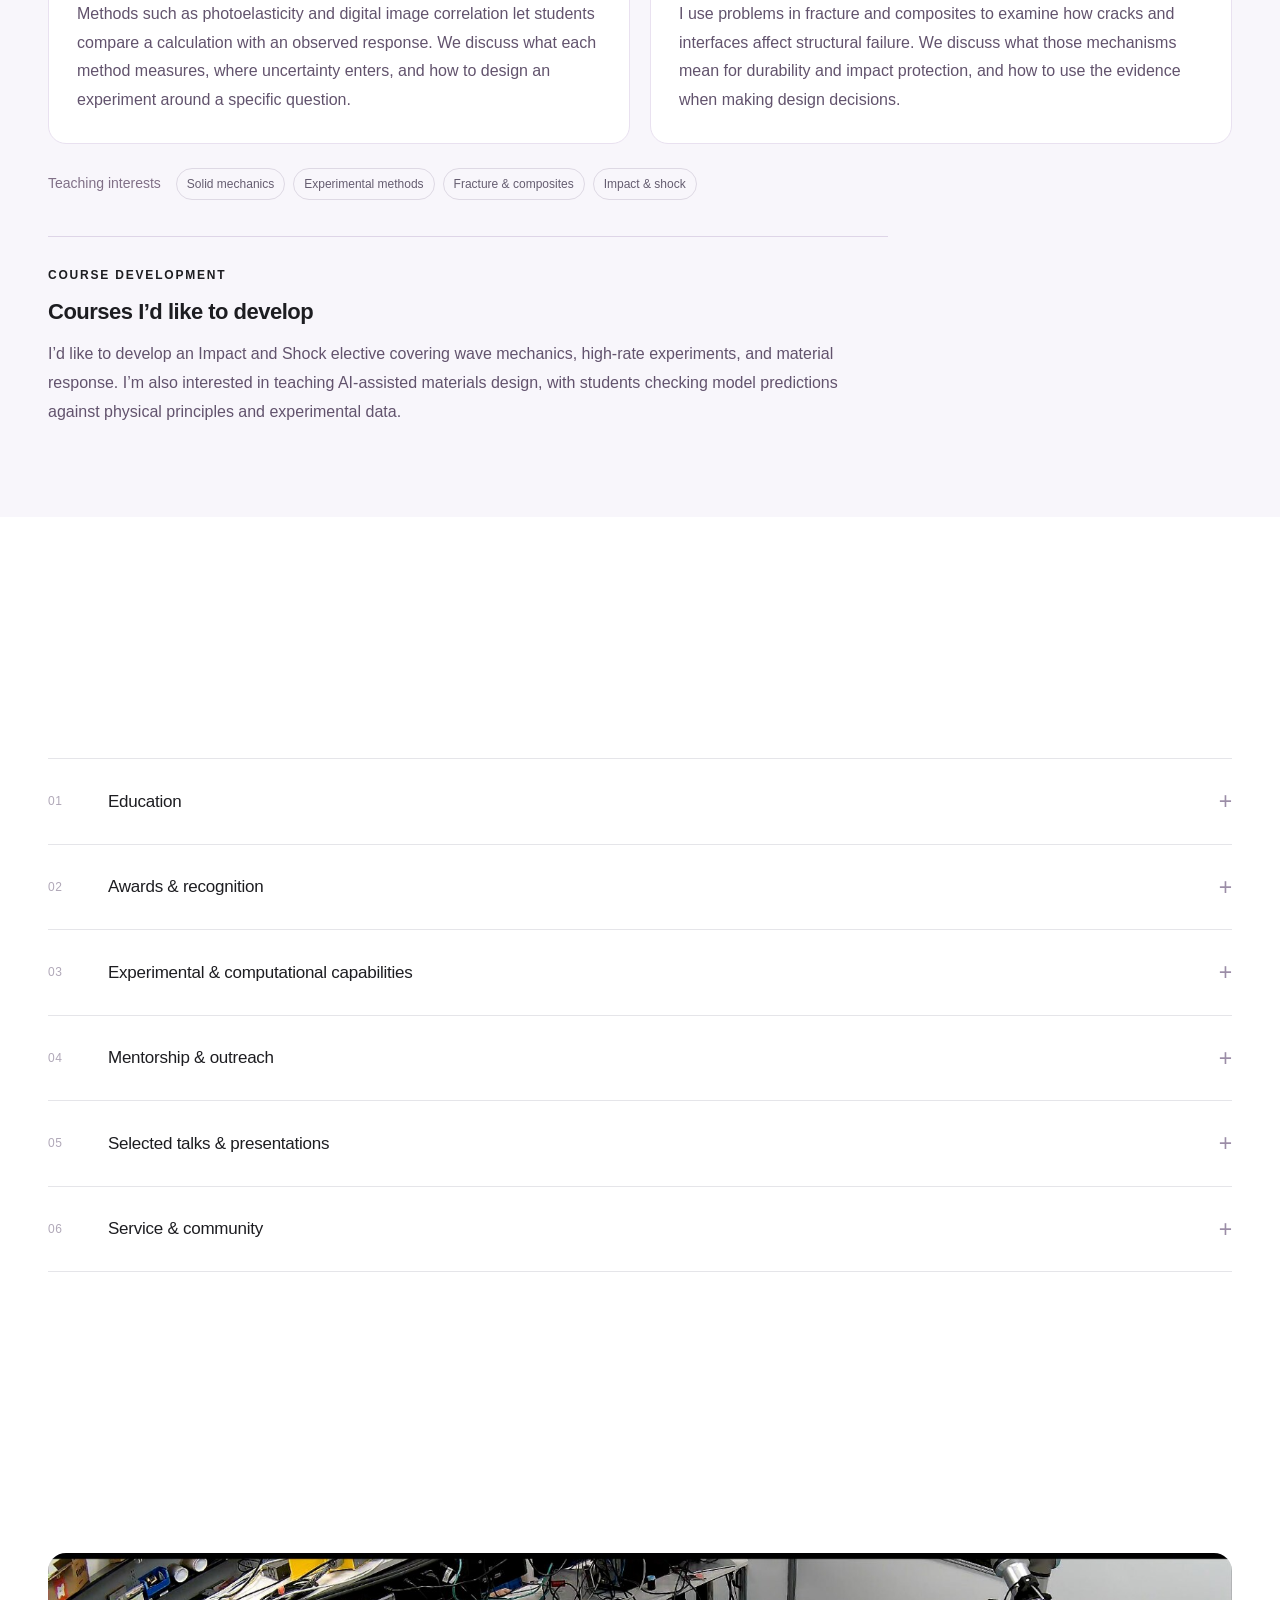
==== commit 36514e0c: "Add postdoctoral research explanations and publication updates" ====
--- a/index.html
+++ b/index.html
@@ -161,18 +161,23 @@
           <div class="research-art" aria-hidden="true"><div class="orbital orbital-one"></div><div class="orbital orbital-two"></div><div class="orbital orbital-three"></div><div class="research-orb"></div><span class="orb-point point-one"></span><span class="orb-point point-two"></span><span class="orb-point point-three"></span><div class="art-label">IMPACT · SHOCK · MATERIAL FAILURE</div></div>
         </div>
         <div class="research-vision shell"><p class="eyebrow">RESEARCH GOAL</p><h3 id="research-vision-title"></h3><p id="research-vision-description"></p><ol class="research-steps" id="research-steps"></ol></div>
-        <div class="research-tabs shell" id="research-tabs" role="tablist" aria-label="Explore research"><button type="button" id="research-tab-active" role="tab" tabindex="0" aria-selected="true" aria-controls="research-panel-active" data-research-tab="active">Active research</button><button type="button" id="research-tab-past" role="tab" aria-selected="false" aria-controls="research-panel-past" tabindex="-1" data-research-tab="past">Ph.D. research</button><button type="button" id="research-tab-publications" role="tab" aria-selected="false" aria-controls="research-panel-publications" tabindex="-1" data-research-tab="publications">Publications</button></div>
-        <div class="research-panel shell" id="research-panel-active" role="tabpanel" aria-labelledby="research-tab-active" tabindex="0"><div class="research-panel-heading"><p class="eyebrow">CURRENT RESEARCH</p><p>Impact experiments, alloy strength, and active learning.</p></div><div class="research-studies" id="active-research"></div></div>
+        <div class="research-tabs shell" id="research-tabs" role="tablist" aria-label="Explore research"><button type="button" id="research-tab-active" role="tab" tabindex="0" aria-selected="true" aria-controls="research-panel-active" data-research-tab="active">Postdoctoral research</button><button type="button" id="research-tab-past" role="tab" aria-selected="false" aria-controls="research-panel-past" tabindex="-1" data-research-tab="past">Ph.D. research</button><button type="button" id="research-tab-publications" role="tab" aria-selected="false" aria-controls="research-panel-publications" tabindex="-1" data-research-tab="publications">Publications</button></div>
+        <div class="research-panel shell" id="research-panel-active" role="tabpanel" aria-labelledby="research-tab-active" tabindex="0">
+          <div class="research-panel-heading"><p class="eyebrow">POSTDOCTORAL RESEARCH</p><p>Johns Hopkins University · Working with K.T. Ramesh · 2023–present</p></div>
+          <div class="research-intro"><h3>Measuring failure.<br /><span>Automating discovery.</span></h3><p>My postdoctoral work connects experiments on material failure with the tools needed to repeat those measurements at scale. The studies below examine copper spall, automated impact testing, and an integrated materials laboratory. Published journal and conference papers appear alongside the AIMD-L preprint, which is labeled separately.</p></div>
+          <nav class="research-theme-nav" aria-label="Postdoctoral research themes"><a href="#research-spall-strength"><span>01</span> Dynamic failure <svg class="icon" aria-hidden="true"><use href="#arrow-down" /></svg></a><a href="#research-helix"><span>02</span> Experimental platforms <svg class="icon" aria-hidden="true"><use href="#arrow-down" /></svg></a><a href="#research-autonomous-discovery"><span>03</span> Ongoing models &amp; autonomy <svg class="icon" aria-hidden="true"><use href="#arrow-down" /></svg></a></nav>
+          <div class="research-studies" id="active-research"></div>
+        </div>
         <div class="research-panel shell" id="research-panel-past" role="tabpanel" aria-labelledby="research-tab-past" tabindex="0" hidden>
           <div class="research-panel-heading"><p class="eyebrow">DOCTORAL RESEARCH</p><p>University of Rhode Island · Advisor: Arun Shukla · Ph.D. 2019–2023</p></div>
-          <div class="phd-intro"><h3>Understanding blast.<br /><span>Designing for protection.</span></h3><p>How do lightweight composites and foams respond when a pressure wave arrives in microseconds? My doctoral work connects material behavior, stress waves, and structural damage to understand what makes a protective structure effective. These four papers follow that question from the foam itself to the complete composite panel, including a study published after my Ph.D.</p></div>
-          <nav class="phd-theme-nav" aria-label="Ph.D. research themes"><a href="#research-blast-composites"><span>01</span> Composite structures <svg class="icon" aria-hidden="true"><use href="#arrow-down" /></svg></a><a href="#research-porous-materials"><span>02</span> Polymeric foams <svg class="icon" aria-hidden="true"><use href="#arrow-down" /></svg></a></nav>
+          <div class="research-intro"><h3>Understanding blast.<br /><span>Designing for protection.</span></h3><p>How do lightweight composites and foams respond when a pressure wave arrives in microseconds? My doctoral work connects material behavior, stress waves, and structural damage to understand what makes a protective structure effective. These four papers follow that question from the foam itself to the complete composite panel, including a study published after my Ph.D.</p></div>
+          <nav class="research-theme-nav" aria-label="Ph.D. research themes"><a href="#research-blast-composites"><span>01</span> Composite structures <svg class="icon" aria-hidden="true"><use href="#arrow-down" /></svg></a><a href="#research-porous-materials"><span>02</span> Polymeric foams <svg class="icon" aria-hidden="true"><use href="#arrow-down" /></svg></a></nav>
           <div class="research-studies" id="past-research"></div>
         </div>
         <div class="research-panel" id="research-panel-publications" role="tabpanel" aria-labelledby="research-tab-publications" tabindex="0" hidden>
-          <div class="publication-toolbar shell"><div class="filter-tabs publication-tabs" role="group" aria-label="Filter publications"><button class="filter active" type="button" data-paper-filter="selected" aria-pressed="true">Selected papers</button><button class="filter" type="button" data-paper-filter="all" aria-pressed="false">Journal articles (14)</button><button class="filter" type="button" data-paper-filter="scholar" aria-pressed="false" hidden>Google Scholar</button><button class="filter" type="button" data-paper-filter="progress" aria-pressed="false">Preprints & in progress</button></div><span class="scholar-metrics" id="scholar-metrics">h-index 9 · i10-index 9 <span> / SEP 2026</span></span></div>
+          <div class="publication-toolbar shell"><div class="filter-tabs publication-tabs" role="group" aria-label="Filter publications"><button class="filter active" type="button" data-paper-filter="selected" aria-pressed="true">Selected papers</button><button class="filter" type="button" data-paper-filter="all" aria-pressed="false">Journal articles (14)</button><button class="filter" type="button" data-paper-filter="scholar" aria-pressed="false" hidden>Google Scholar</button><button class="filter" type="button" data-paper-filter="conference" aria-pressed="false">Conference papers (1)</button><button class="filter" type="button" data-paper-filter="progress" aria-pressed="false">Preprints & in progress</button></div><span class="scholar-metrics" id="scholar-metrics">h-index 9 · i10-index 9 <span> / SEP 2026</span></span></div>
           <div class="publications shell" id="publications" aria-live="polite"></div>
-          <div class="publications-bottom shell"><a class="text-link light-link" href="https://scholar.google.com/citations?user=L0GoOBAAAAAJ&amp;hl=en&amp;oi=ao" target="_blank" rel="noopener noreferrer" id="scholar-link">View on Google Scholar <svg class="icon" aria-hidden="true"><use href="#arrow-up-right" /></svg></a><span id="publication-source-note">Publication details and metrics: September 2026 CV</span></div>
+          <div class="publications-bottom shell"><a class="text-link light-link" href="https://scholar.google.com/citations?user=L0GoOBAAAAAJ&amp;hl=en&amp;oi=ao" target="_blank" rel="noopener noreferrer" id="scholar-link">View on Google Scholar <svg class="icon" aria-hidden="true"><use href="#arrow-up-right" /></svg></a><span id="publication-source-note">Curated bibliography: September 2026 CV and verified postdoctoral publication updates</span></div>
         </div>
       </section>
 
--- a/styles.css
+++ b/styles.css
@@ -313,25 +313,31 @@
 .study-marker{border-right:1px solid #ffffff16;display:flex;flex-direction:column;gap:14px;padding-top:2px}
 .study-marker>span{font-size:7px;color:#9a85ac;letter-spacing:1.4px}
 .study-marker>strong{font-size:58px;line-height:1;font-weight:400;letter-spacing:-3px;color:#6f5b80}
-.phd-intro{display:grid;grid-template-columns:1fr 1fr;gap:48px;margin:18px 0 32px;align-items:start}
-.phd-intro h3{font-size:clamp(1.8rem,3vw,2.7rem);font-weight:500;line-height:1.2;letter-spacing:-1px;margin:0;color:#f4edf9}
-.phd-intro h3 span{color:#bfa8d1}
-.phd-intro>p{font-size:1rem;line-height:1.85;color:#c3bacb;margin:0;max-width:620px}
-.phd-theme-nav{display:flex;flex-wrap:wrap;gap:12px 32px;border-top:1px solid #ffffff26;border-bottom:1px solid #ffffff26;padding:20px 0;margin-bottom:44px}
-.phd-theme-nav a{display:inline-flex;align-items:center;gap:12px;color:#e0d2eb;text-decoration:none;font-size:.875rem;line-height:1.6}
-.phd-theme-nav a:hover{color:#fff}
-.phd-theme-nav a>span{color:#bba2d0;font-size:.75rem}
-.phd-theme-nav .icon{width:14px;height:14px}
-.phd-theme{scroll-margin-top:110px;min-width:0}
-.phd-theme+.phd-theme{margin-top:28px}
-.phd-theme-heading{max-width:800px;margin:0 0 26px}
-.phd-theme-heading h3{font-size:1.75rem;font-weight:500;letter-spacing:-.6px;line-height:1.3;color:#f4edf9;margin:0 0 14px}
-.phd-theme-heading .study-summary{margin:0}
+.research-intro{display:grid;grid-template-columns:1fr 1fr;gap:48px;margin:18px 0 32px;align-items:start}
+.research-intro h3{font-size:clamp(1.8rem,3vw,2.7rem);font-weight:500;line-height:1.2;letter-spacing:-1px;margin:0;color:#f4edf9}
+.research-intro h3 span{color:#bfa8d1}
+.research-intro>p{font-size:1rem;line-height:1.85;color:#c3bacb;margin:0;max-width:620px}
+.research-theme-nav{display:flex;flex-wrap:wrap;gap:12px 32px;border-top:1px solid #ffffff26;border-bottom:1px solid #ffffff26;padding:20px 0;margin-bottom:44px}
+.research-theme-nav a{display:inline-flex;align-items:center;gap:12px;color:#e0d2eb;text-decoration:none;font-size:.875rem;line-height:1.6}
+.research-theme-nav a:hover{color:#fff}
+.research-theme-nav a>span{color:#bba2d0;font-size:.75rem}
+.research-theme-nav .icon{width:14px;height:14px}
+.research-theme{scroll-margin-top:110px;min-width:0}
+.research-theme+.research-theme{margin-top:28px}
+.research-theme-overview{margin-bottom:26px}
+.research-theme-overview.has-media{display:grid;grid-template-columns:minmax(0,1fr) minmax(0,1.1fr);gap:36px;align-items:start}
+.research-theme-heading{max-width:800px;min-width:0}
+.research-theme-overview .study-media{min-width:0}
+.research-theme-heading h3{font-size:1.75rem;font-weight:500;letter-spacing:-.6px;line-height:1.3;color:#f4edf9;margin:0 0 14px}
+.research-theme-heading .study-summary{margin:0}
+.research-theme-heading .study-tags{margin-top:18px}
 .research-papers{display:grid;gap:24px}
 .research-paper{border:1px solid #ffffff24;border-radius:22px;padding:32px;background:linear-gradient(125deg,#ffffff08,#ffffff02);scroll-margin-top:110px;min-width:0}
-.research-paper:focus-visible,.phd-theme:focus-visible{outline:2px solid #c8ace4;outline-offset:6px}
+.research-paper:focus-visible,.research-theme:focus-visible{outline:2px solid #c8ace4;outline-offset:6px}
 .research-paper-header{display:flex;justify-content:space-between;align-items:start;gap:30px;margin-bottom:18px}
 .research-paper-meta{font-size:.875rem;line-height:1.7;color:#bfa8d1;margin:0 0 13px}
+.paper-type{display:table;font-size:.75rem;line-height:1.6;color:#e0d2eb;border:1px solid #ffffff30;border-radius:20px;padding:4px 10px;margin:0 0 14px}
+.paper-type-preprint{color:#e6d0ac;border-color:#e6d0ac55}
 .research-paper h4{font-size:clamp(1.5rem,2.5vw,2rem);font-weight:500;line-height:1.25;letter-spacing:-.65px;margin:0;max-width:760px;overflow-wrap:anywhere}
 .research-paper h4 a{color:#f4edf9;text-decoration:none}
 .research-paper h4 a:hover{text-decoration:underline;text-decoration-color:#9c81b3;text-underline-offset:5px}
@@ -339,6 +345,7 @@
 .paper-highlight strong{display:block;font-size:2.8rem;font-weight:400;letter-spacing:-1.5px;line-height:1.1;color:#dac2ec;margin-bottom:8px}
 .paper-highlight>span{display:block;font-size:.75rem;line-height:1.65;color:#c3bacb}
 .paper-description{font-size:1rem;line-height:1.85;color:#c3bacb;max-width:880px;margin:0}
+.paper-note{font-size:.875rem;line-height:1.7;color:#c3bacb;margin:14px 0 0}
 .research-paper>.study-media{margin:26px 0;max-width:900px}
 .paper-findings{display:grid;grid-template-columns:minmax(0,1.4fr) minmax(0,1fr);gap:32px;margin-top:26px}
 .paper-findings h5{font-size:.75rem;letter-spacing:1px;text-transform:uppercase;font-weight:500;color:#e0d2eb;line-height:1.7;margin:0 0 12px}
@@ -357,8 +364,8 @@
 .paper-reference .text-link{font-size:.875rem}
 .publication-actions{flex-direction:column;gap:12px;align-items:start}
 @media(max-width:480px){.publication-actions{flex-direction:row;flex-wrap:wrap;gap:12px 20px}}
-@media(max-width:900px){.phd-intro{gap:28px}.research-paper{padding:26px}.paper-findings{grid-template-columns:1fr;gap:24px}.paper-importance{padding:18px 22px;border-left:2px solid #9471b1;background:#ffffff04;border-radius:0 12px 12px 0}.paper-highlight{flex-basis:155px;padding-left:20px}}
-@media(max-width:600px){.phd-intro{grid-template-columns:1fr;gap:18px;margin:8px 0 26px}.phd-theme-nav{gap:16px 28px;margin-bottom:32px}.phd-theme-nav a{width:100%}.phd-theme-nav .icon{margin-left:auto}.research-paper{padding:22px 20px;border-radius:16px}.research-paper-header{flex-direction:column;gap:20px}.paper-highlight{flex-basis:auto;border-left:0;border-top:1px solid #ffffff26;padding:16px 0 0;display:flex;align-items:center;gap:18px;width:100%}.paper-highlight strong{margin:0;font-size:2.4rem;flex-shrink:0}.paper-highlight>span{max-width:240px}.paper-findings{margin-top:24px}.paper-reference>div:first-child{flex-basis:100%}.paper-reference .study-links{flex-shrink:1}.phd-theme-heading h3{font-size:1.6rem}.phd-theme+.phd-theme{margin-top:20px}}
+@media(max-width:900px){.research-intro{gap:28px}.research-theme-overview.has-media{grid-template-columns:1fr;gap:24px}.research-theme-overview .study-media{max-width:700px}.research-paper{padding:26px}.paper-findings{grid-template-columns:1fr;gap:24px}.paper-importance{padding:18px 22px;border-left:2px solid #9471b1;background:#ffffff04;border-radius:0 12px 12px 0}.paper-highlight{flex-basis:155px;padding-left:20px}}
+@media(max-width:600px){.research-intro{grid-template-columns:1fr;gap:18px;margin:8px 0 26px}.research-theme-nav{gap:16px 28px;margin-bottom:32px}.research-theme-nav a{width:100%}.research-theme-nav .icon{margin-left:auto}.research-paper{padding:22px 20px;border-radius:16px}.research-paper-header{flex-direction:column;gap:20px}.paper-highlight{flex-basis:auto;border-left:0;border-top:1px solid #ffffff26;padding:16px 0 0;display:flex;align-items:center;gap:18px;width:100%}.paper-highlight strong{margin:0;font-size:2.4rem;flex-shrink:0}.paper-highlight>span{max-width:240px}.paper-findings{margin-top:24px}.paper-reference>div:first-child{flex-basis:100%}.paper-reference .study-links{flex-shrink:1}.research-theme-heading h3{font-size:1.6rem}.research-theme+.research-theme{margin-top:20px}}
 #research-panel-publications .publication-toolbar{margin-top:28px}
 .project-image.lab-art::after{content:"HELIX / JOHNS HOPKINS"}
 .gallery-card:first-child .gallery-open{aspect-ratio:var(--gallery-aspect,4/3)}
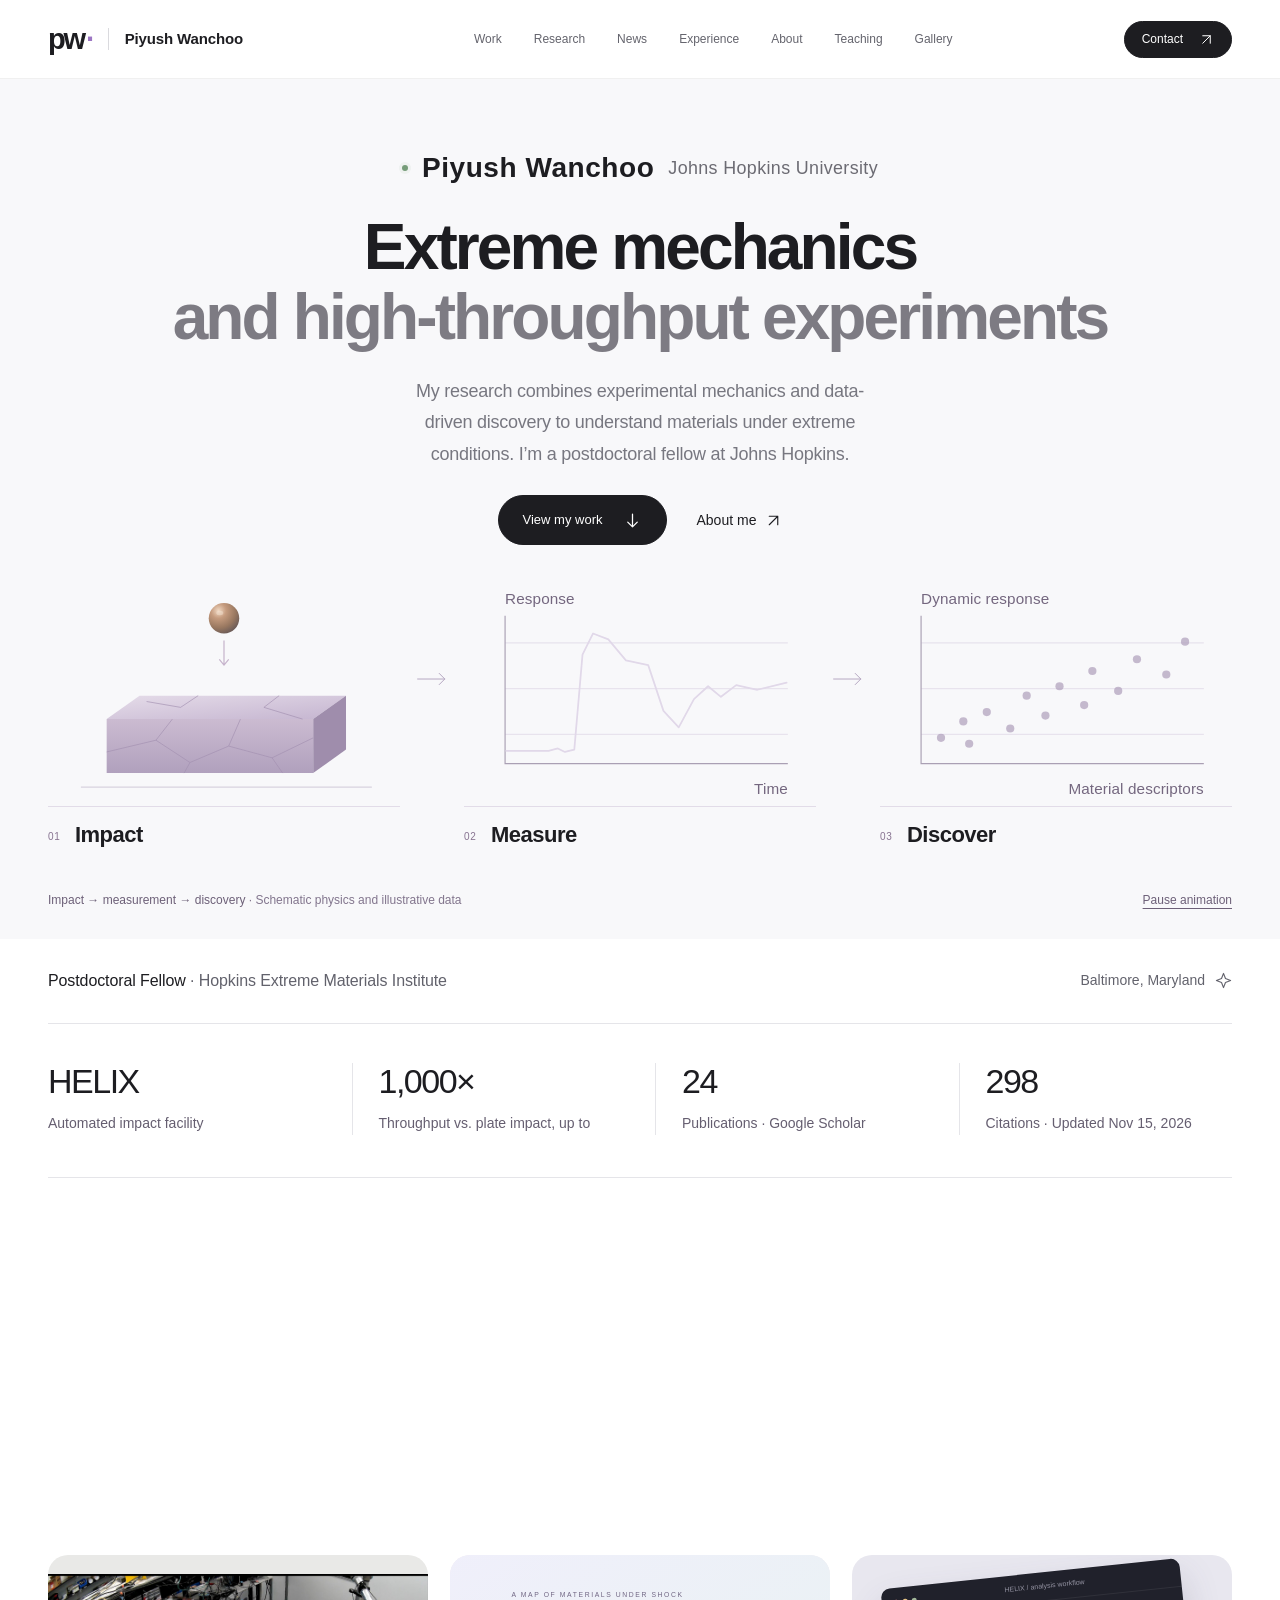
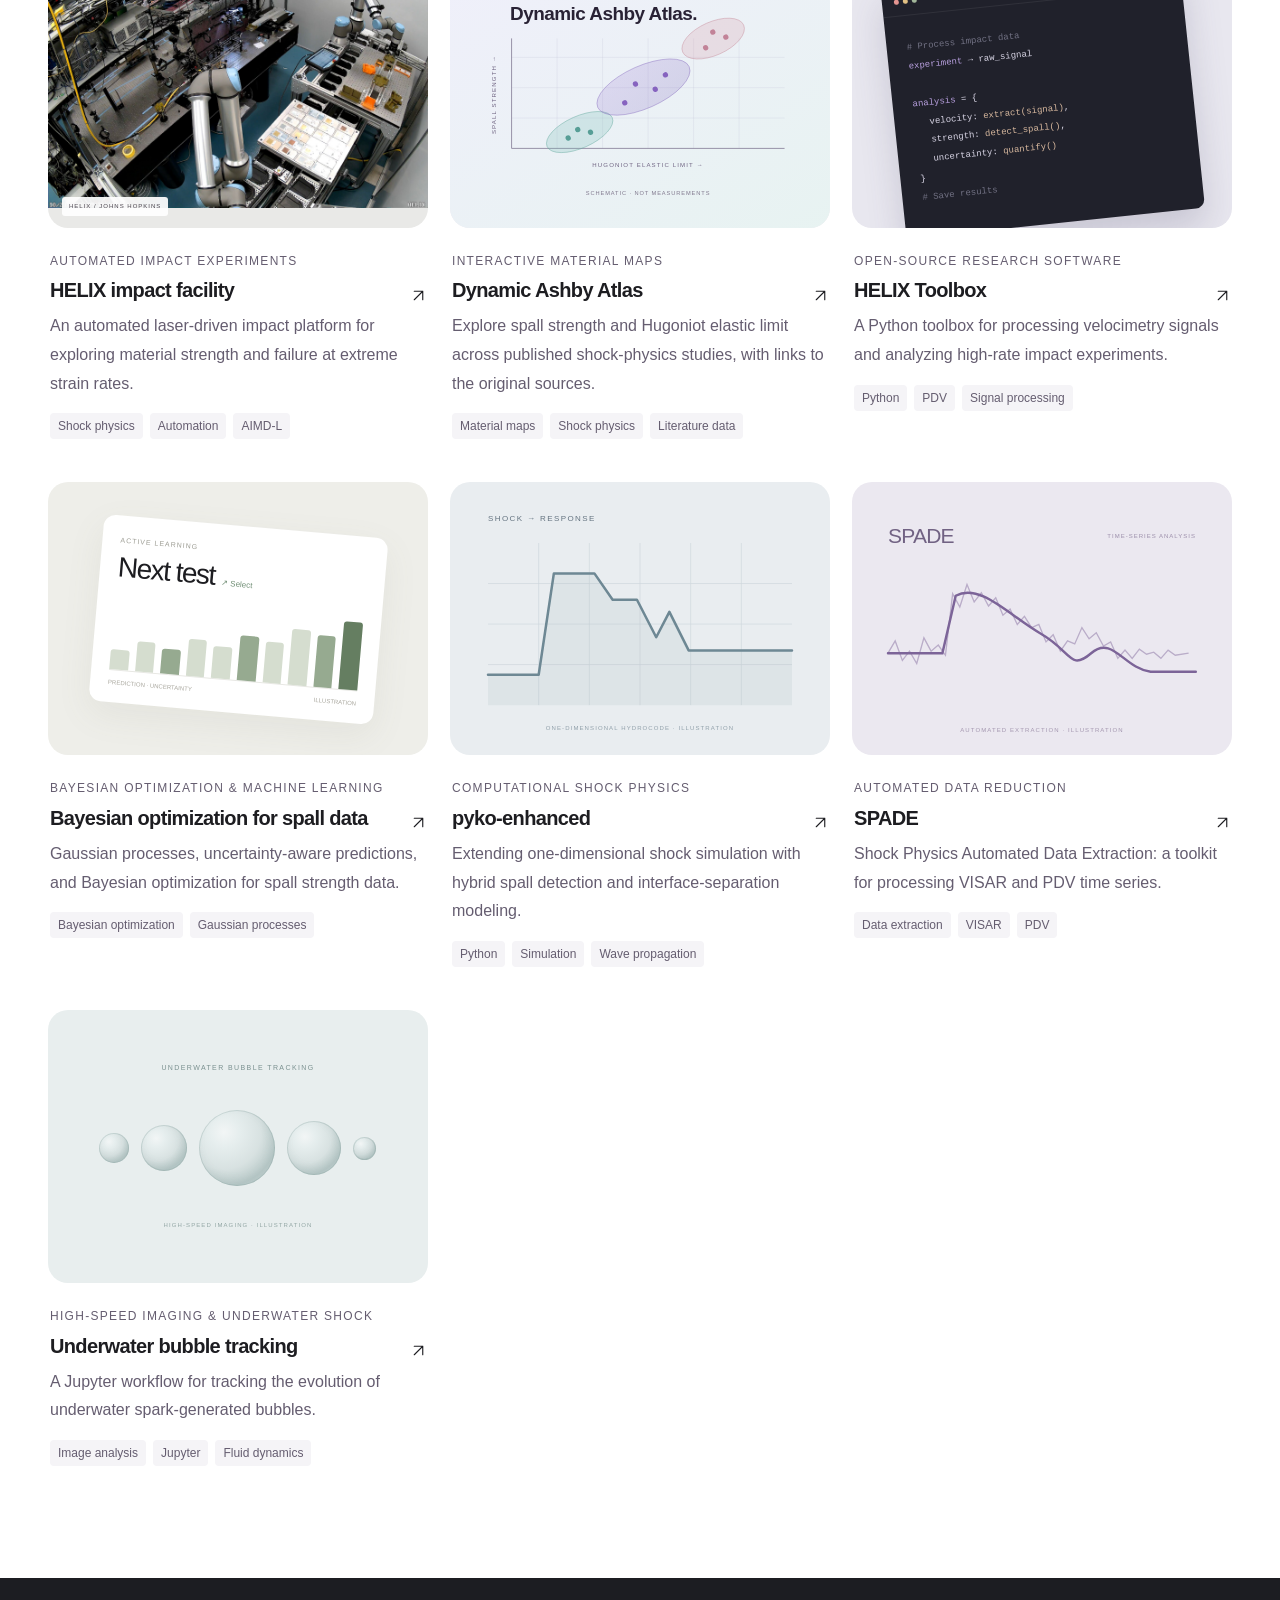
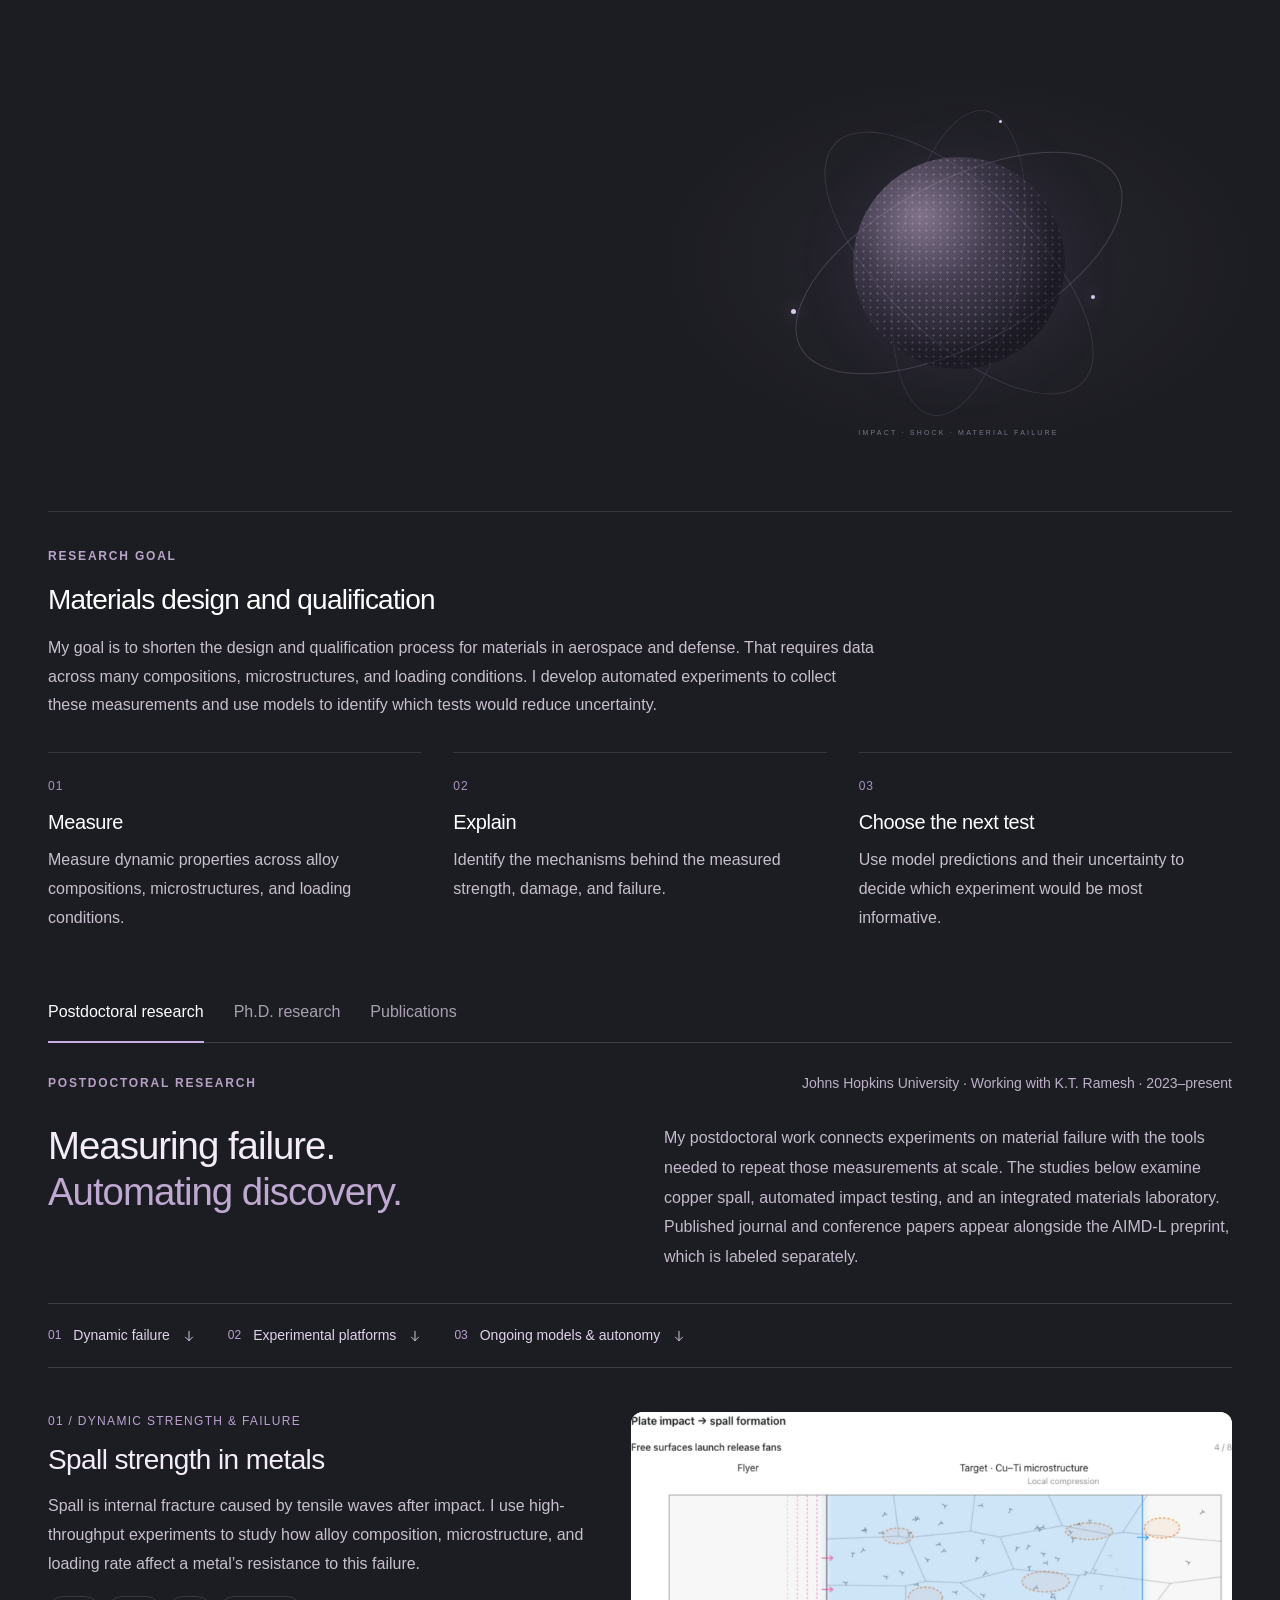
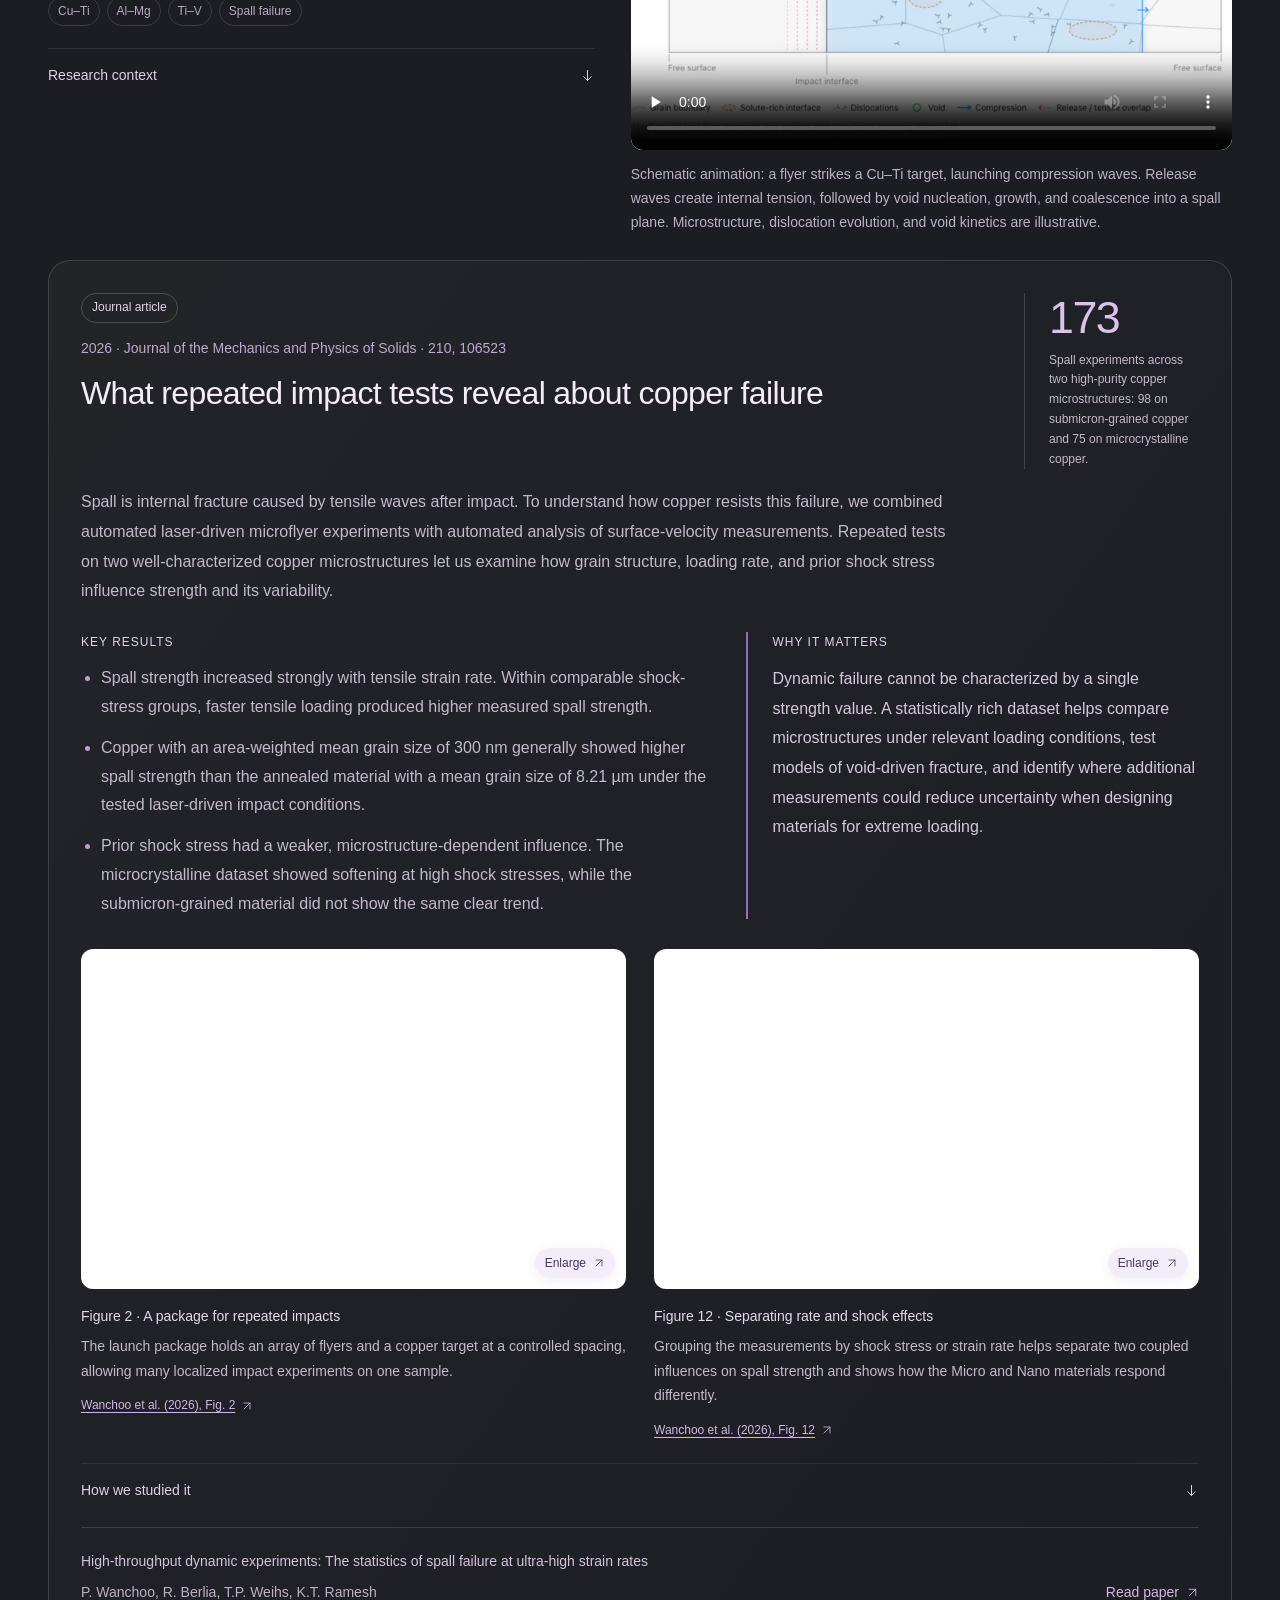
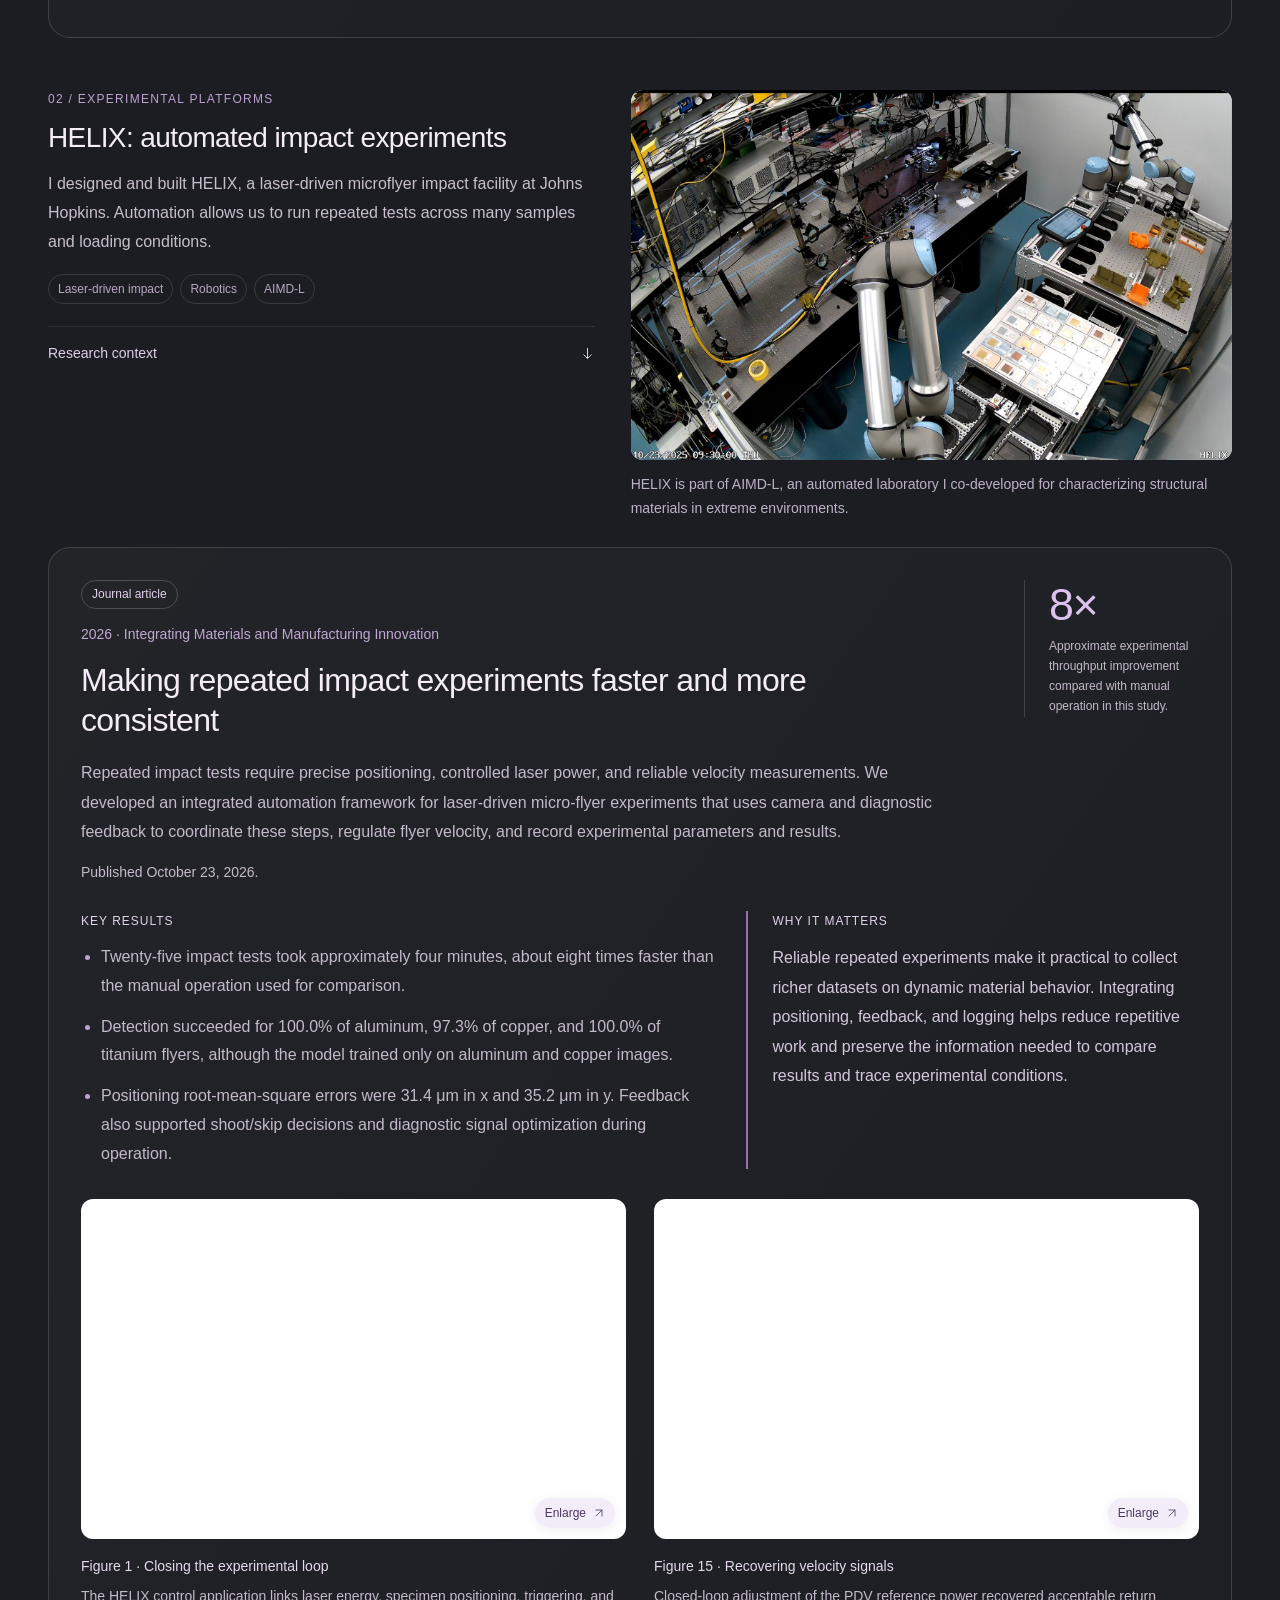
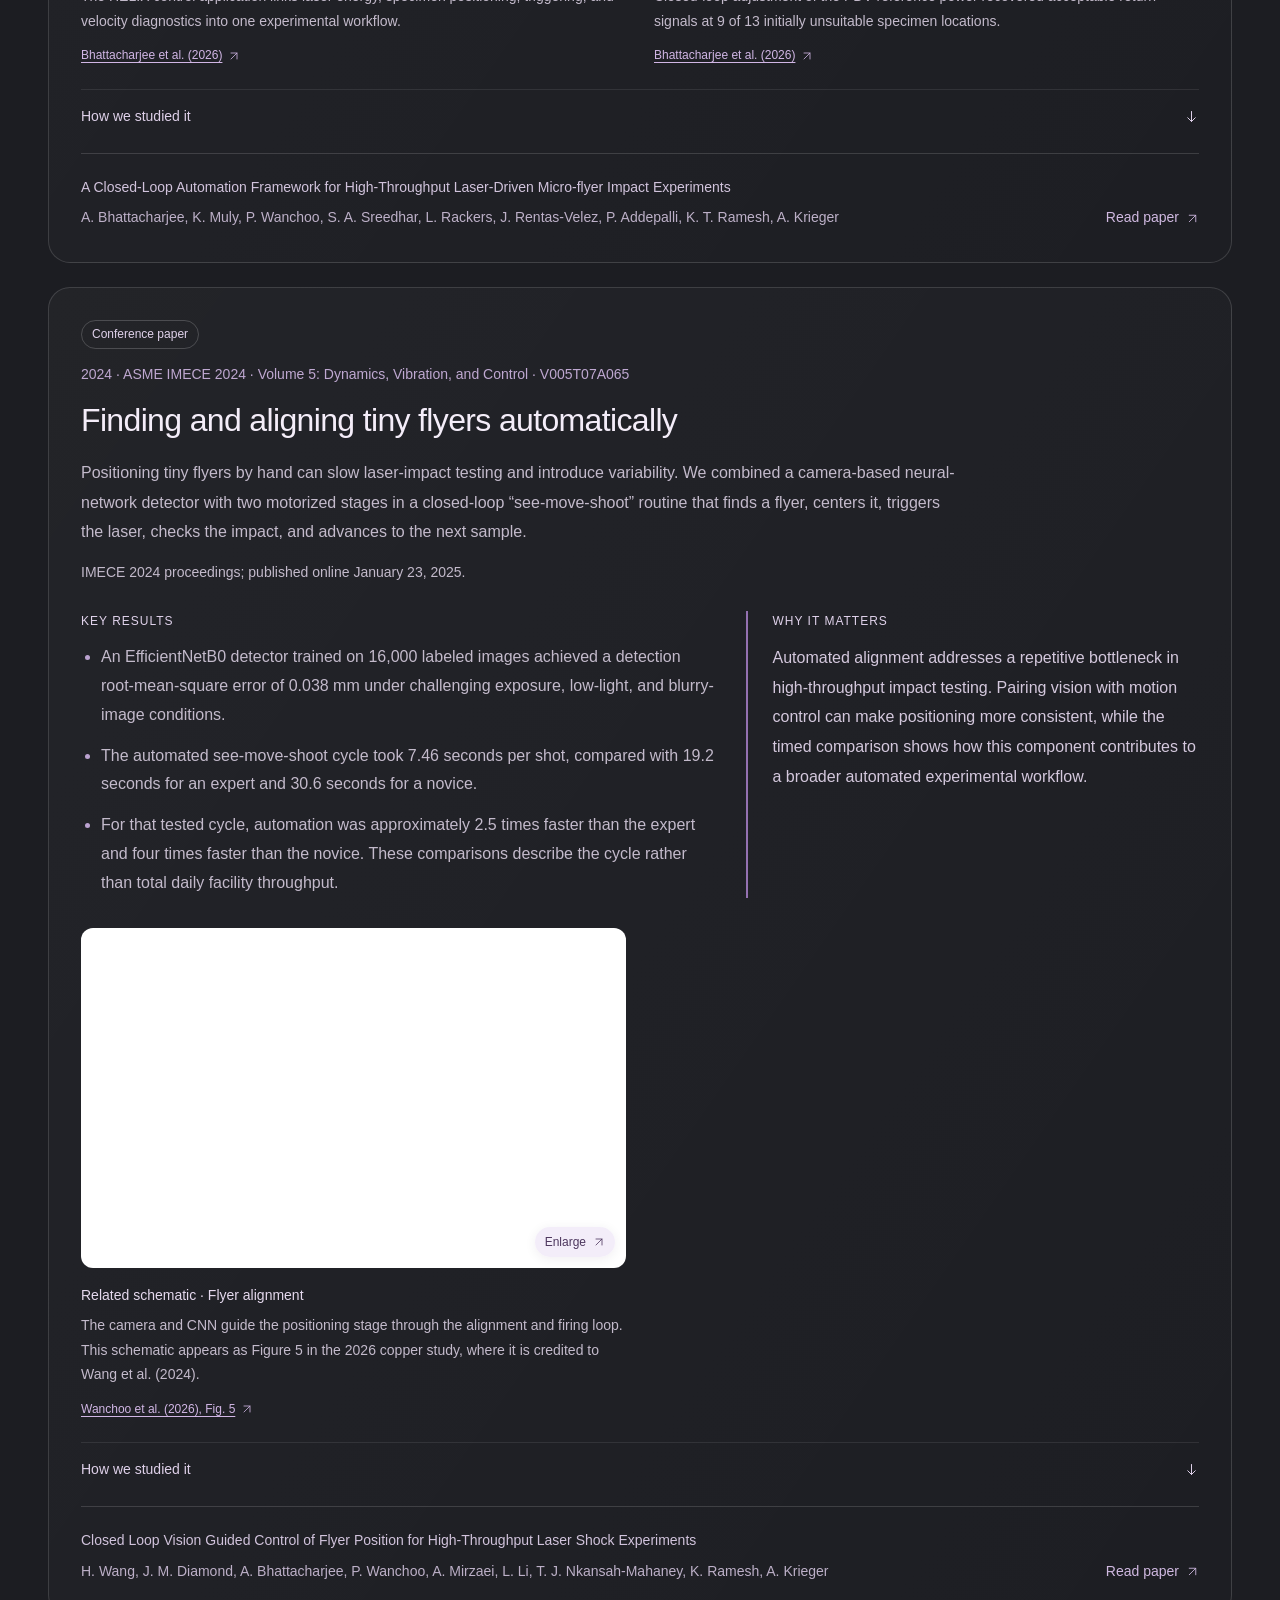
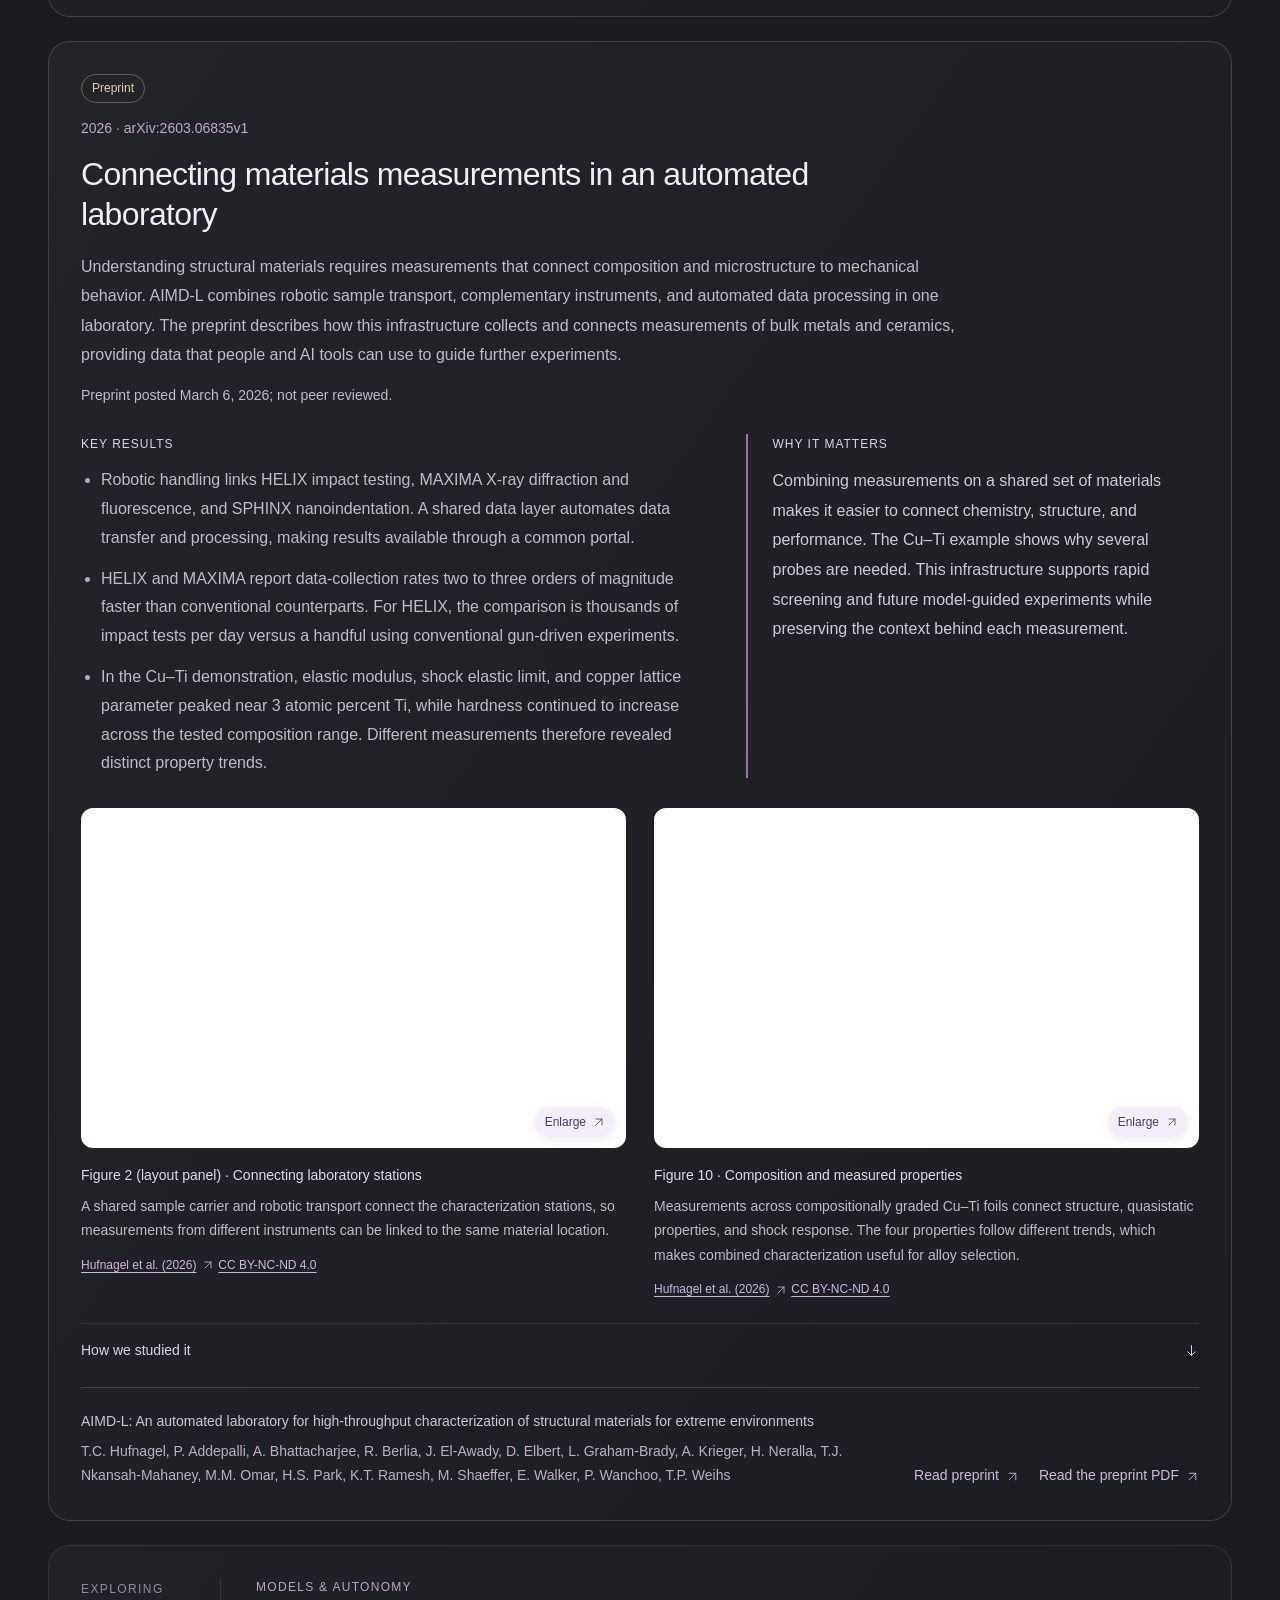
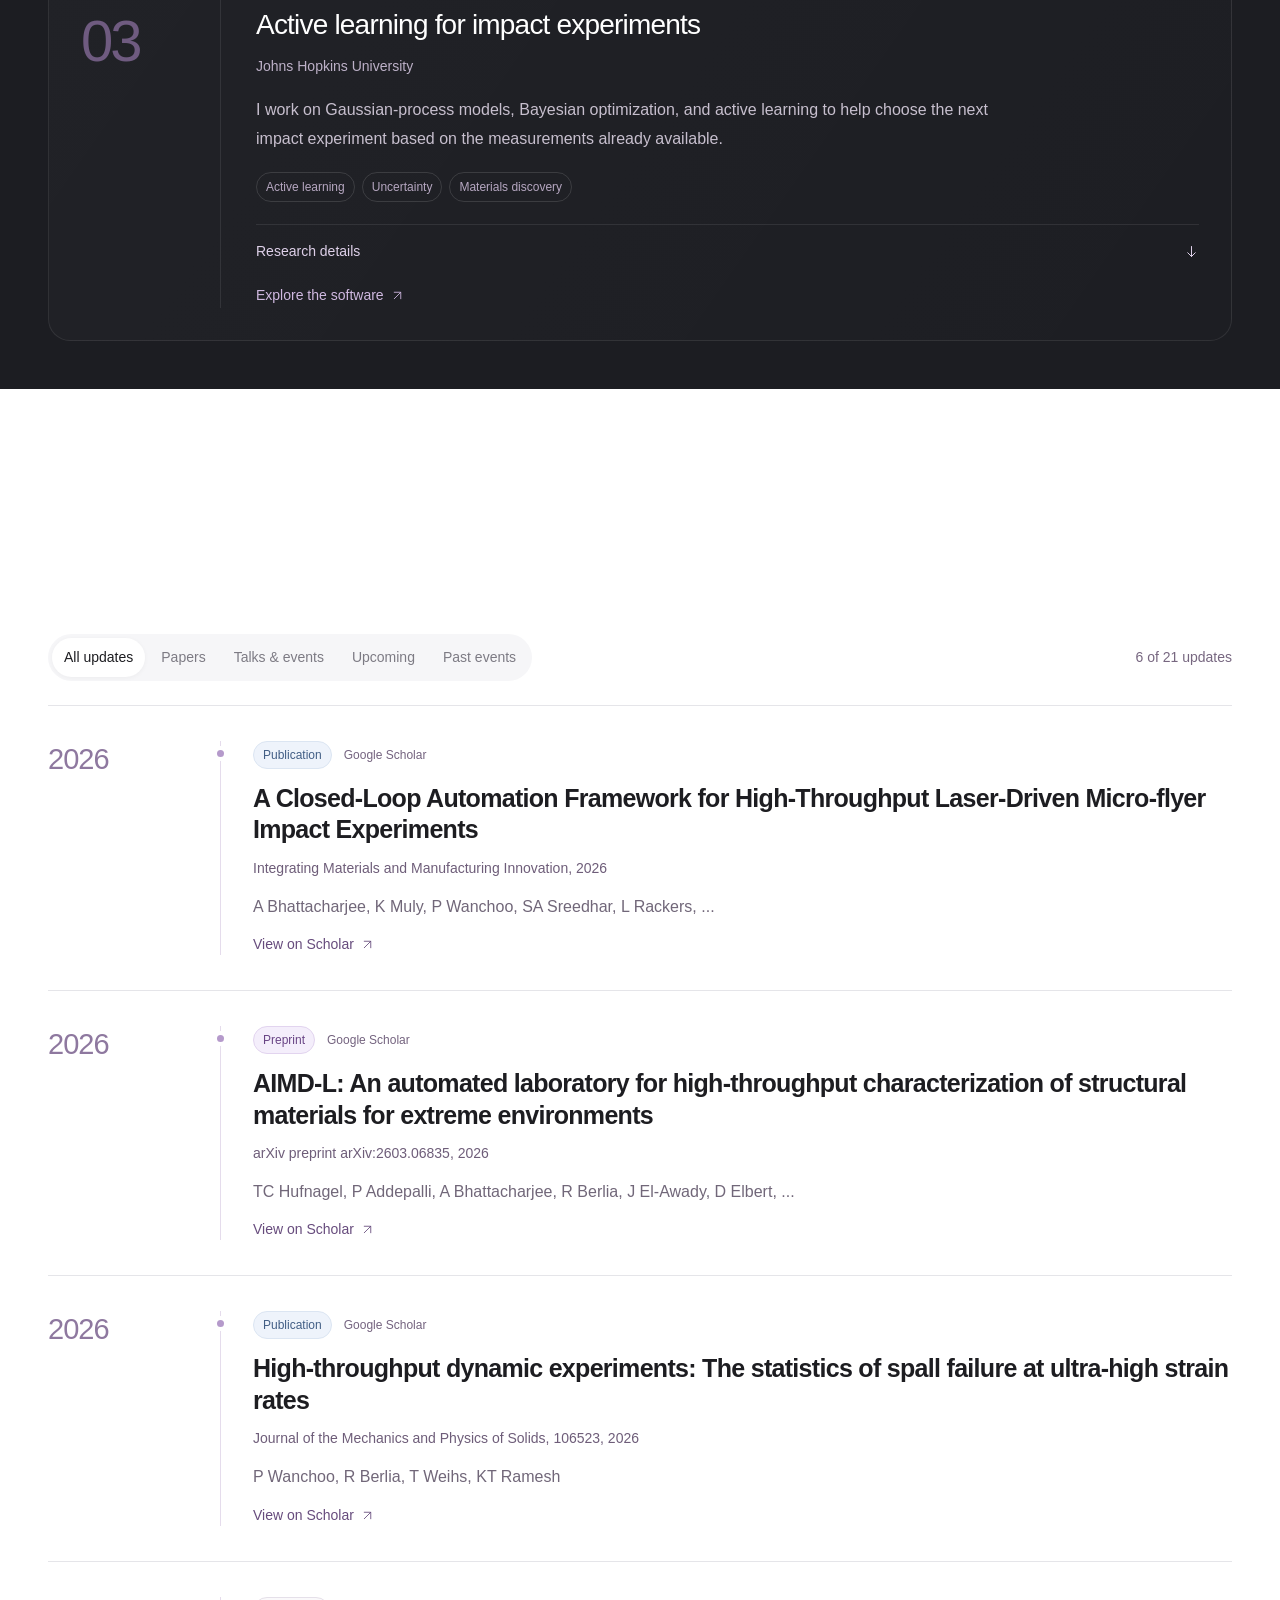
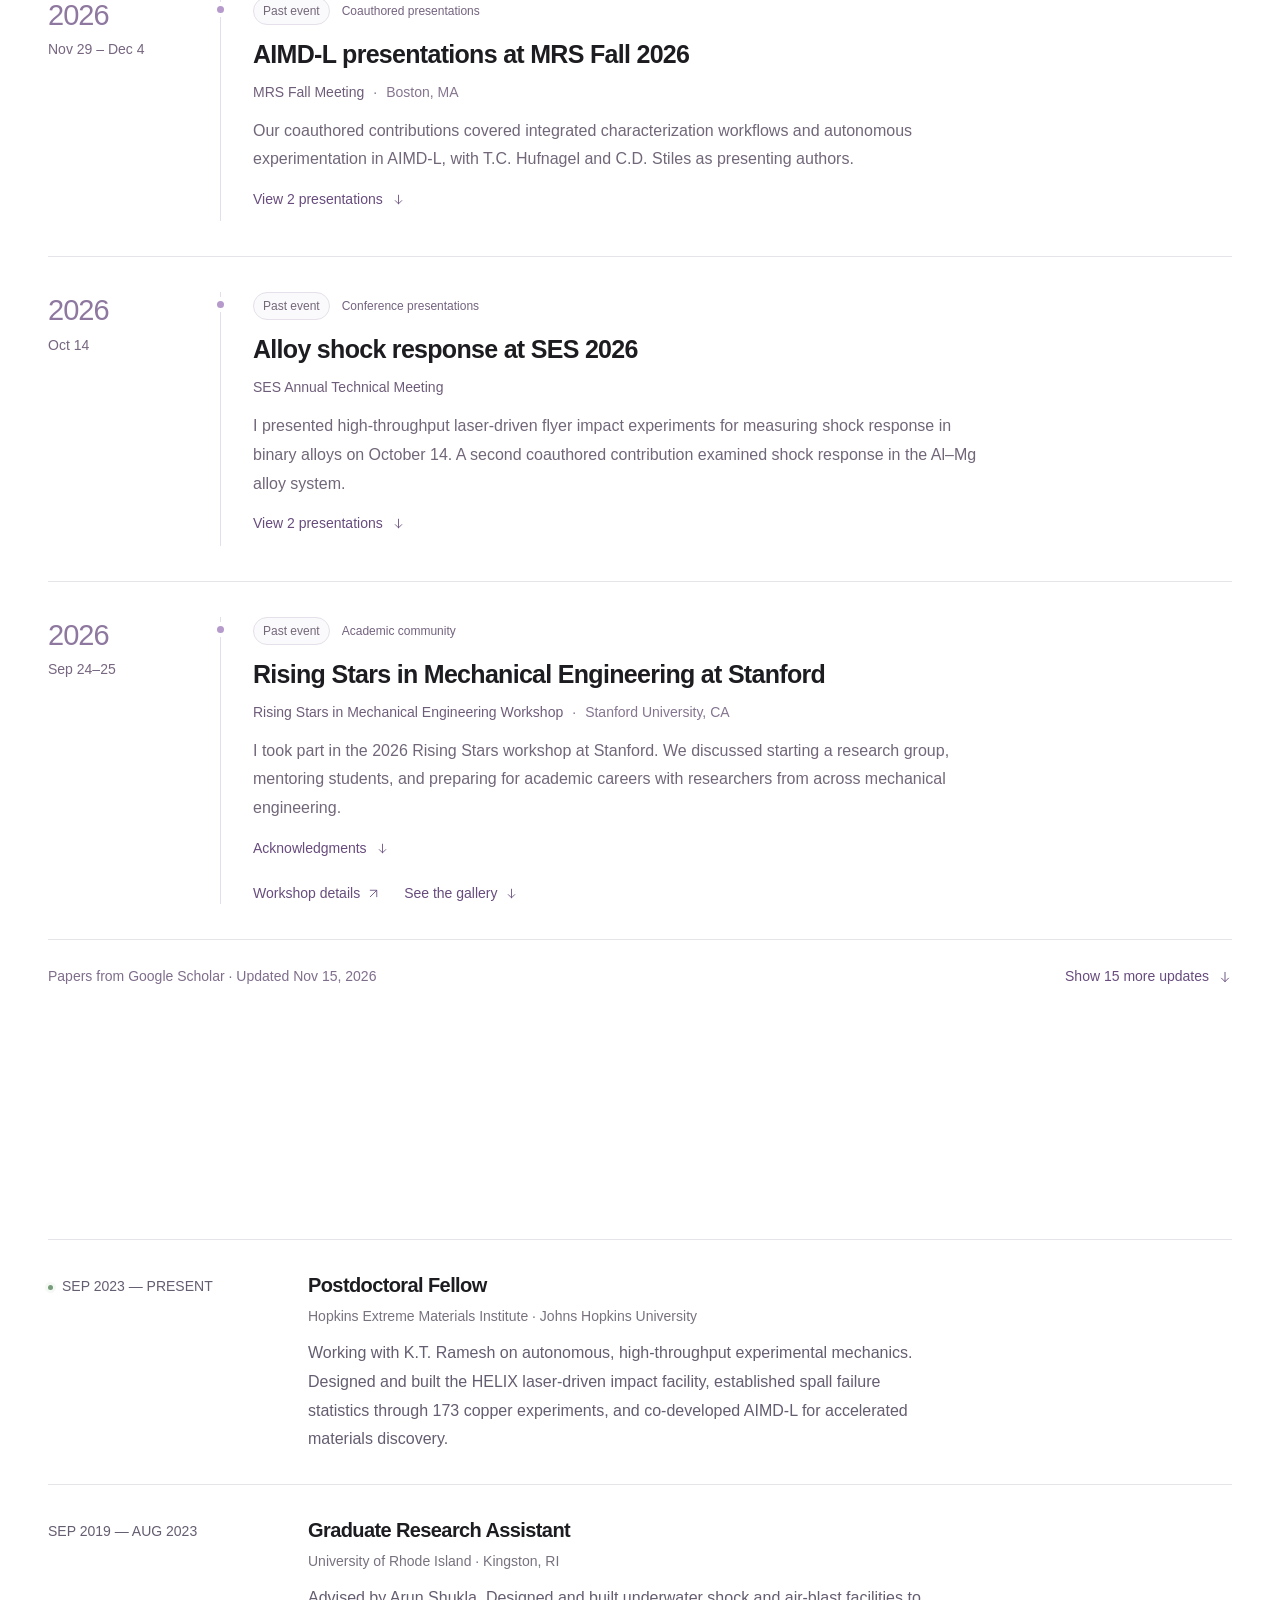
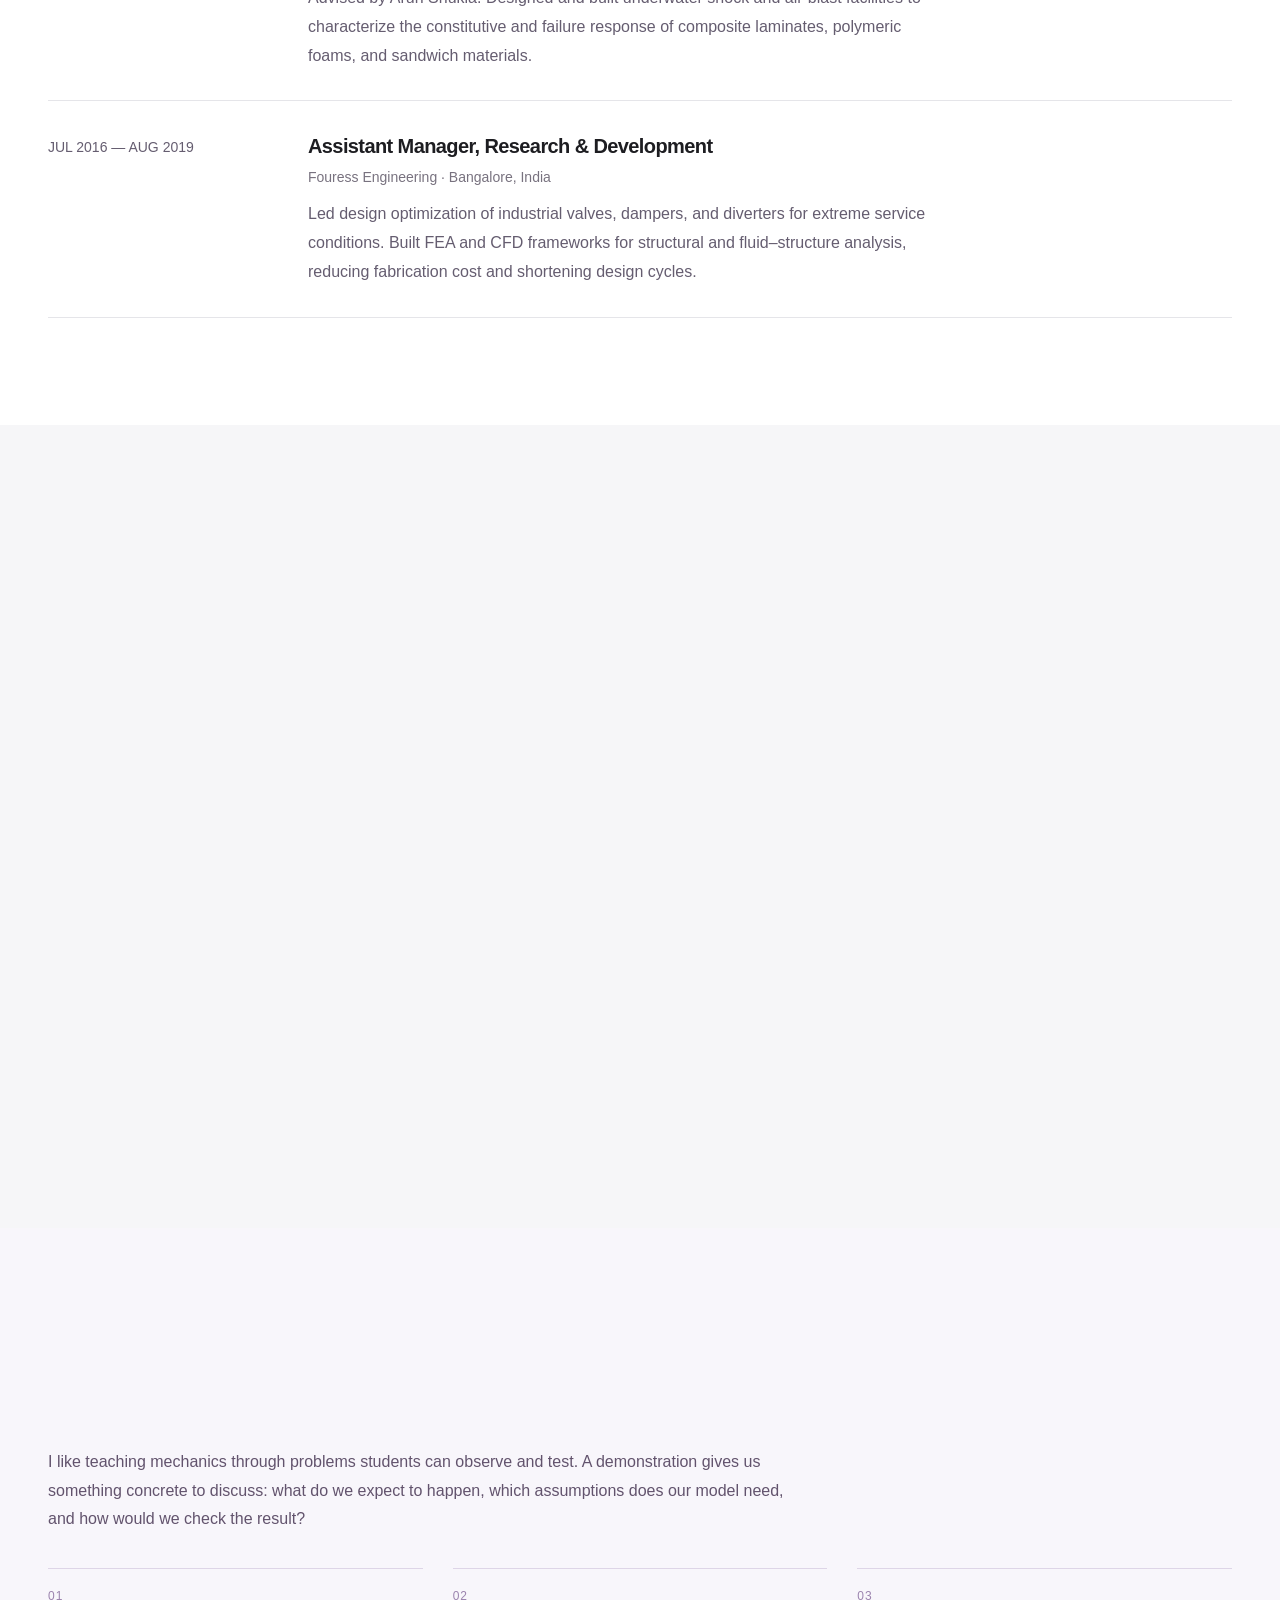
==== commit 1fde8539: "Expand PhD collaborations and illustrate research papers" ====
--- a/index.html
+++ b/index.html
@@ -170,8 +170,8 @@
         </div>
         <div class="research-panel shell" id="research-panel-past" role="tabpanel" aria-labelledby="research-tab-past" tabindex="0" hidden>
           <div class="research-panel-heading"><p class="eyebrow">DOCTORAL RESEARCH</p><p>University of Rhode Island · Advisor: Arun Shukla · Ph.D. 2019–2023</p></div>
-          <div class="research-intro"><h3>Understanding blast.<br /><span>Designing for protection.</span></h3><p>How do lightweight composites and foams respond when a pressure wave arrives in microseconds? My doctoral work connects material behavior, stress waves, and structural damage to understand what makes a protective structure effective. These four papers follow that question from the foam itself to the complete composite panel, including a study published after my Ph.D.</p></div>
-          <nav class="research-theme-nav" aria-label="Ph.D. research themes"><a href="#research-blast-composites"><span>01</span> Composite structures <svg class="icon" aria-hidden="true"><use href="#arrow-down" /></svg></a><a href="#research-porous-materials"><span>02</span> Polymeric foams <svg class="icon" aria-hidden="true"><use href="#arrow-down" /></svg></a></nav>
+          <div class="research-intro"><h3>Understanding blast.<br /><span>Designing for protection.</span></h3><p>How do lightweight composites and foams respond when a pressure wave arrives in microseconds? My doctoral work connects material behavior, stress waves, and structural damage to understand what makes a protective structure effective. The studies below include first-author papers, coauthored collaborations, and reviews, with several publications appearing after my Ph.D. They extend from protective panels and foam behavior to vibration measurements and soft-material models.</p></div>
+          <nav class="research-theme-nav" aria-label="Ph.D. research themes"><a href="#research-blast-composites"><span>01</span> Composite structures <svg class="icon" aria-hidden="true"><use href="#arrow-down" /></svg></a><a href="#research-porous-materials"><span>02</span> Polymeric foams <svg class="icon" aria-hidden="true"><use href="#arrow-down" /></svg></a><a href="#research-models-and-measurements"><span>03</span> Models &amp; measurements <svg class="icon" aria-hidden="true"><use href="#arrow-down" /></svg></a><a href="#research-reviews-and-design"><span>04</span> Reviews &amp; design <svg class="icon" aria-hidden="true"><use href="#arrow-down" /></svg></a></nav>
           <div class="research-studies" id="past-research"></div>
         </div>
         <div class="research-panel" id="research-panel-publications" role="tabpanel" aria-labelledby="research-tab-publications" tabindex="0" hidden>
--- a/styles.css
+++ b/styles.css
@@ -362,6 +362,25 @@
 .paper-authors{font-size:.875rem;line-height:1.7;color:#bdb0c8;margin:0}
 .paper-reference .study-links{margin:0;flex-shrink:0}
 .paper-reference .text-link{font-size:.875rem}
+.paper-figures{display:grid;grid-template-columns:repeat(2,minmax(0,1fr));gap:28px;margin-top:30px}
+.paper-figure{min-width:0;margin:0}
+.paper-figure-open{position:relative;display:flex;align-items:center;justify-content:center;width:100%;height:340px;padding:14px 14px 38px;border:1px solid #ffffff26;border-radius:12px;background:#fff;cursor:zoom-in;overflow:hidden}
+.paper-figure-open>img{display:block;width:100%;height:100%;object-fit:contain}
+.figure-enlarge{position:absolute;right:10px;bottom:10px;display:inline-flex;align-items:center;gap:7px;padding:6px 10px;border-radius:20px;background:#f3edf9f2;color:#4d375e;box-shadow:0 2px 12px #26153412;font-size:.75rem;line-height:1.5}
+.figure-enlarge .icon{width:12px;height:12px}
+.paper-figure figcaption{padding-top:15px;font-size:.875rem;line-height:1.75;color:#c3bacb}
+.paper-figure figcaption>strong{display:block;color:#e5d9ee;font-weight:500;margin-bottom:6px}
+.paper-figure figcaption>p{margin:0 0 9px}
+.figure-source{display:inline-flex;align-items:center;gap:6px;color:#d1b6e5;font-size:.75rem;text-decoration:underline;text-underline-offset:3px}
+.figure-source .icon{width:12px;height:12px}
+.detail-dialog.research-figure-dialog{max-width:1380px;max-height:94dvh;padding:44px 28px 28px}
+.research-figure-lightbox{margin:0;min-width:0}
+.research-figure-lightbox>img{display:block;width:100%;height:auto;margin-top:22px;background:#fff}
+.detail-dialog .research-figure-lightbox h2{font-size:1.75rem;line-height:1.3;letter-spacing:-.5px;margin-bottom:12px}
+.research-figure-lightbox figcaption{max-width:950px}
+.figure-dialog-links{display:flex;flex-wrap:wrap;gap:16px 24px;margin-top:22px}
+.figure-dialog-links .text-link{font-size:.875rem}
+@media(max-width:700px){.paper-figures{grid-template-columns:1fr;gap:26px}.paper-figure-open{height:320px;padding:10px 10px 38px}.detail-dialog.research-figure-dialog{padding:44px 16px 22px;border-radius:16px}.detail-dialog .research-figure-lightbox h2{font-size:1.4rem}}
 .publication-actions{flex-direction:column;gap:12px;align-items:start}
 @media(max-width:480px){.publication-actions{flex-direction:row;flex-wrap:wrap;gap:12px 20px}}
 @media(max-width:900px){.research-intro{gap:28px}.research-theme-overview.has-media{grid-template-columns:1fr;gap:24px}.research-theme-overview .study-media{max-width:700px}.research-paper{padding:26px}.paper-findings{grid-template-columns:1fr;gap:24px}.paper-importance{padding:18px 22px;border-left:2px solid #9471b1;background:#ffffff04;border-radius:0 12px 12px 0}.paper-highlight{flex-basis:155px;padding-left:20px}}
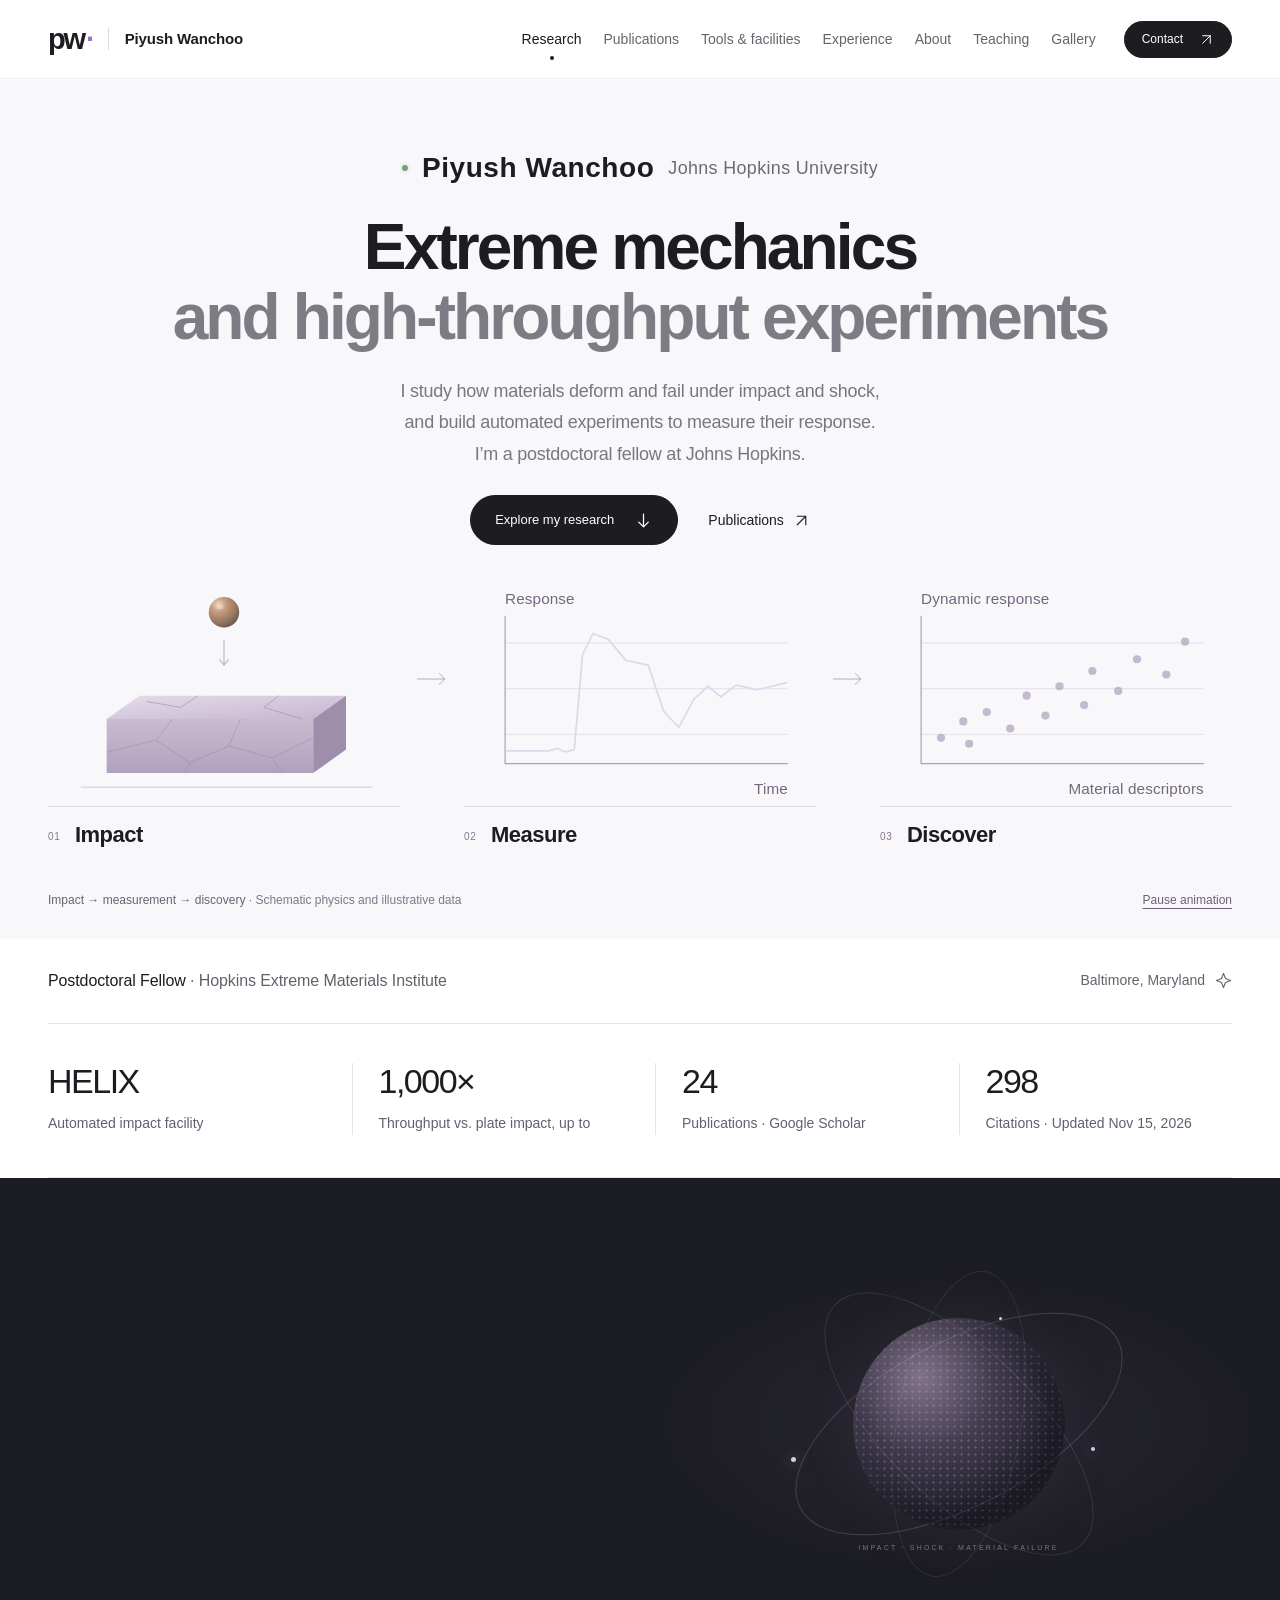
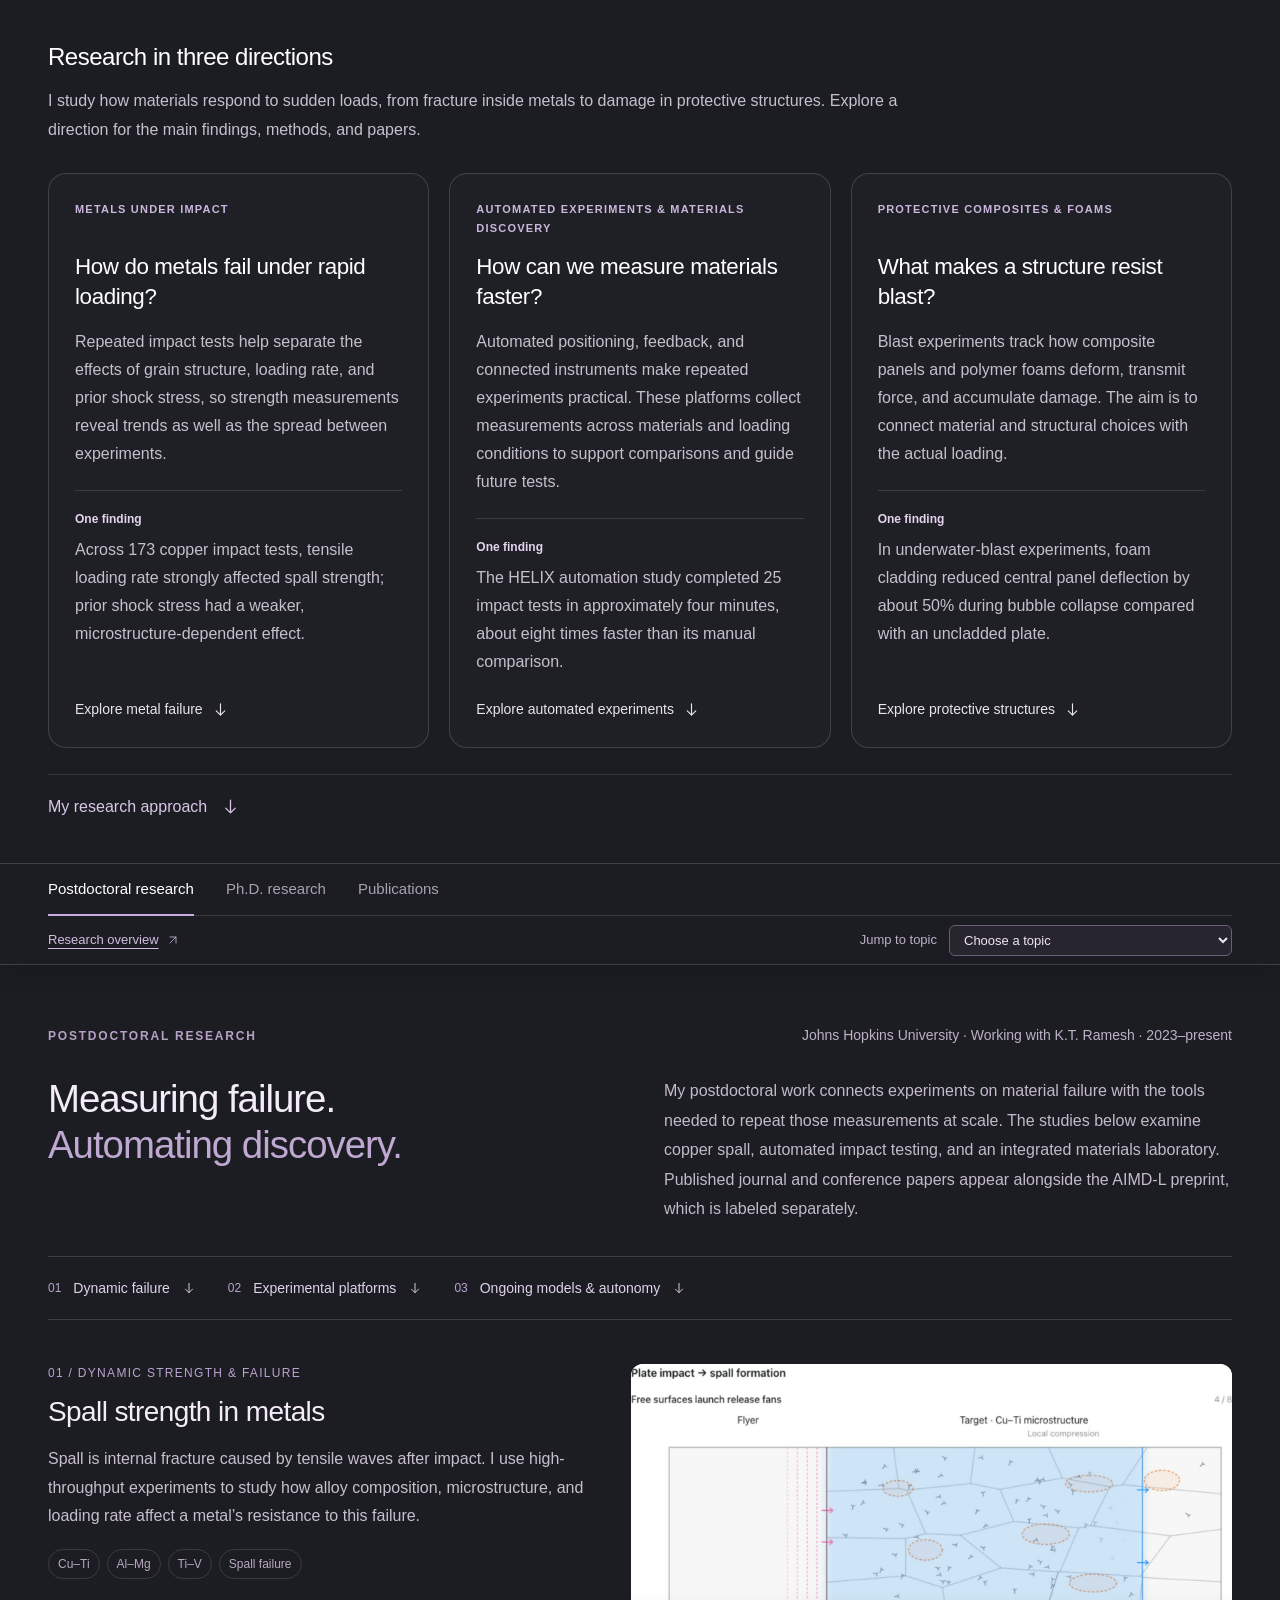
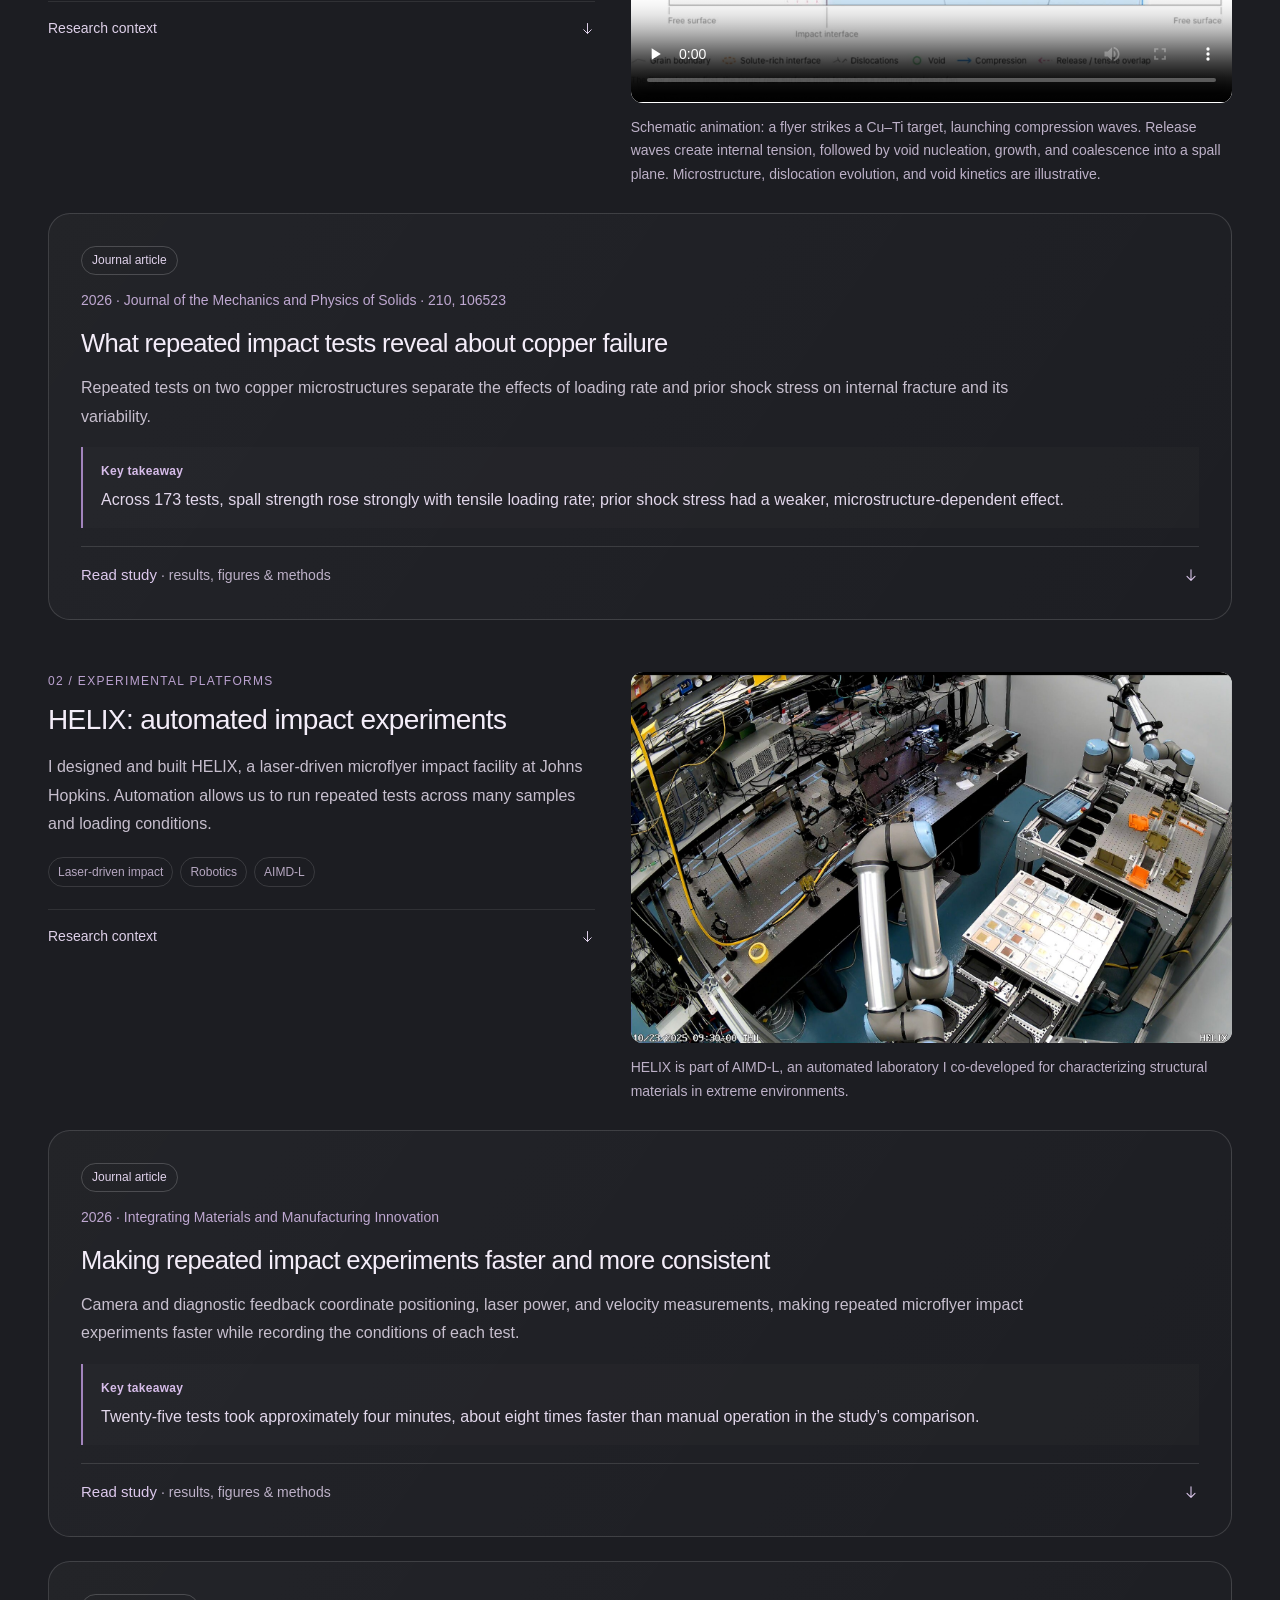
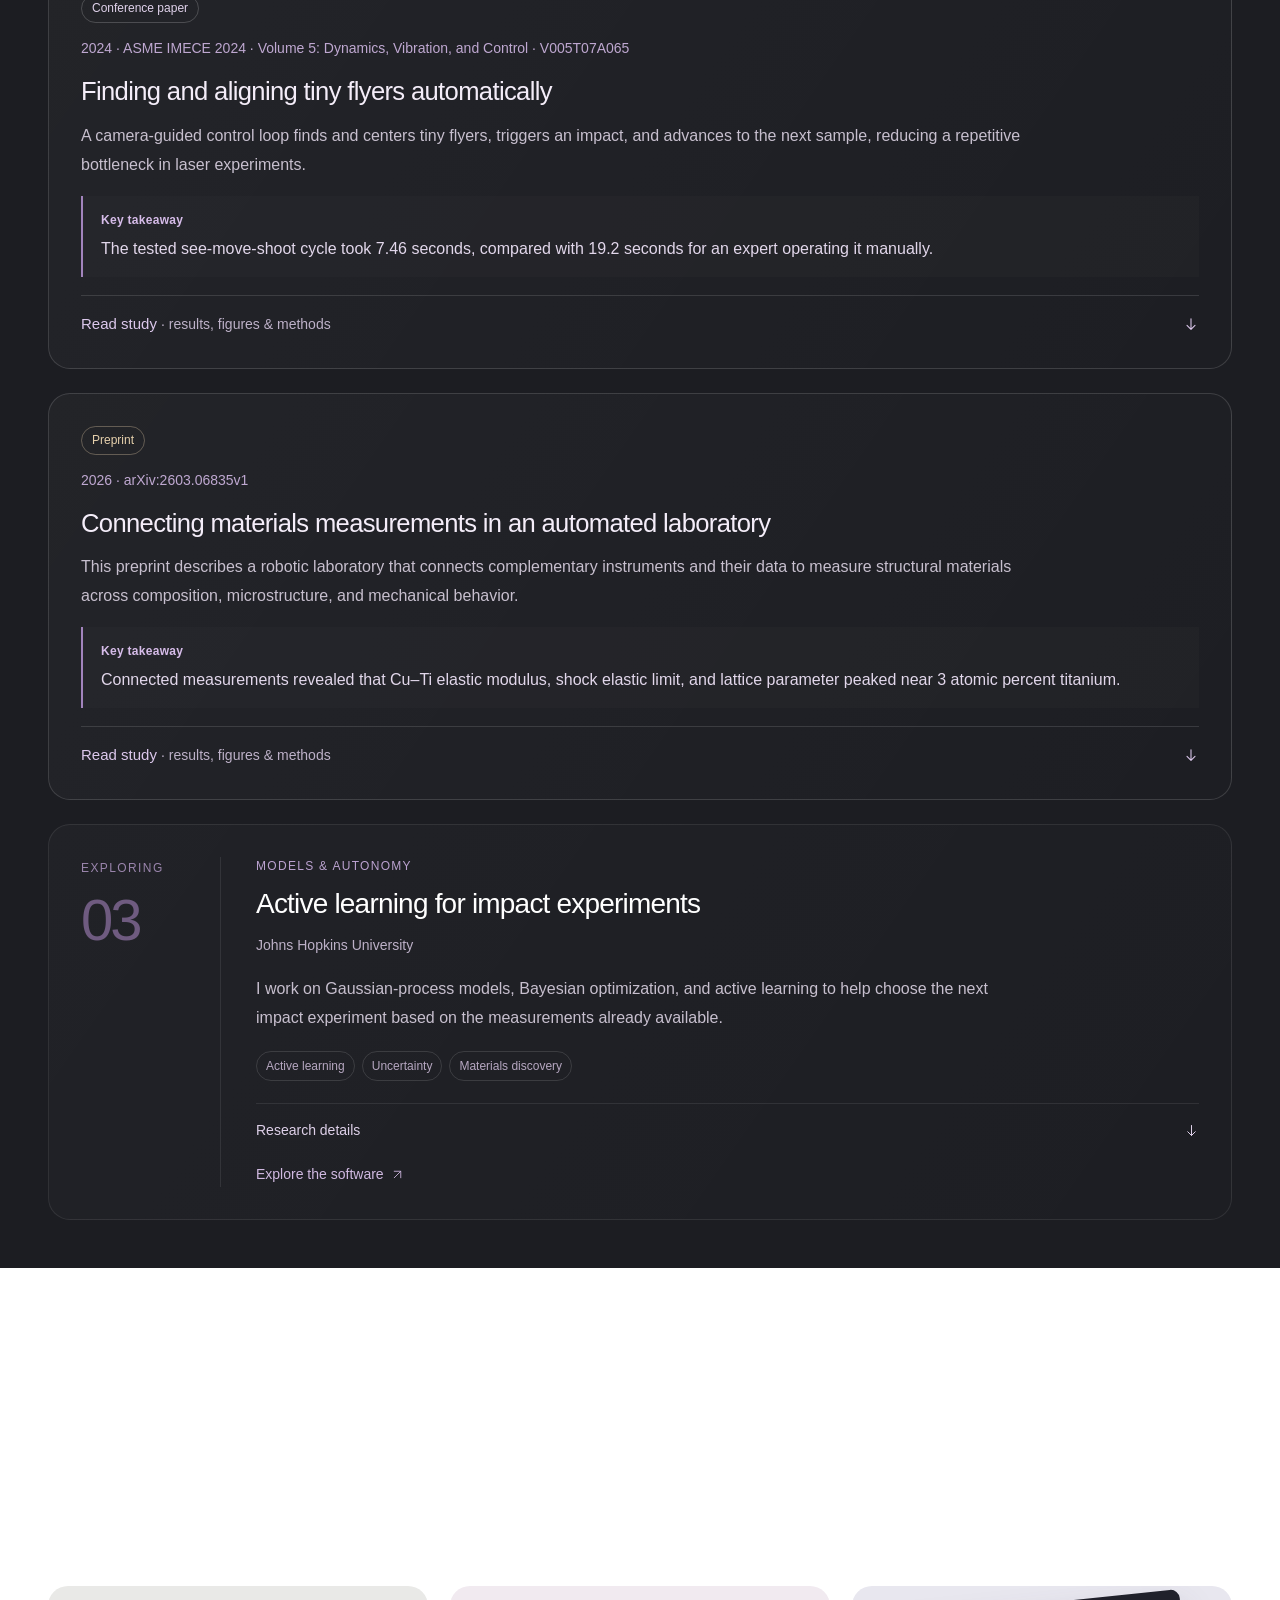
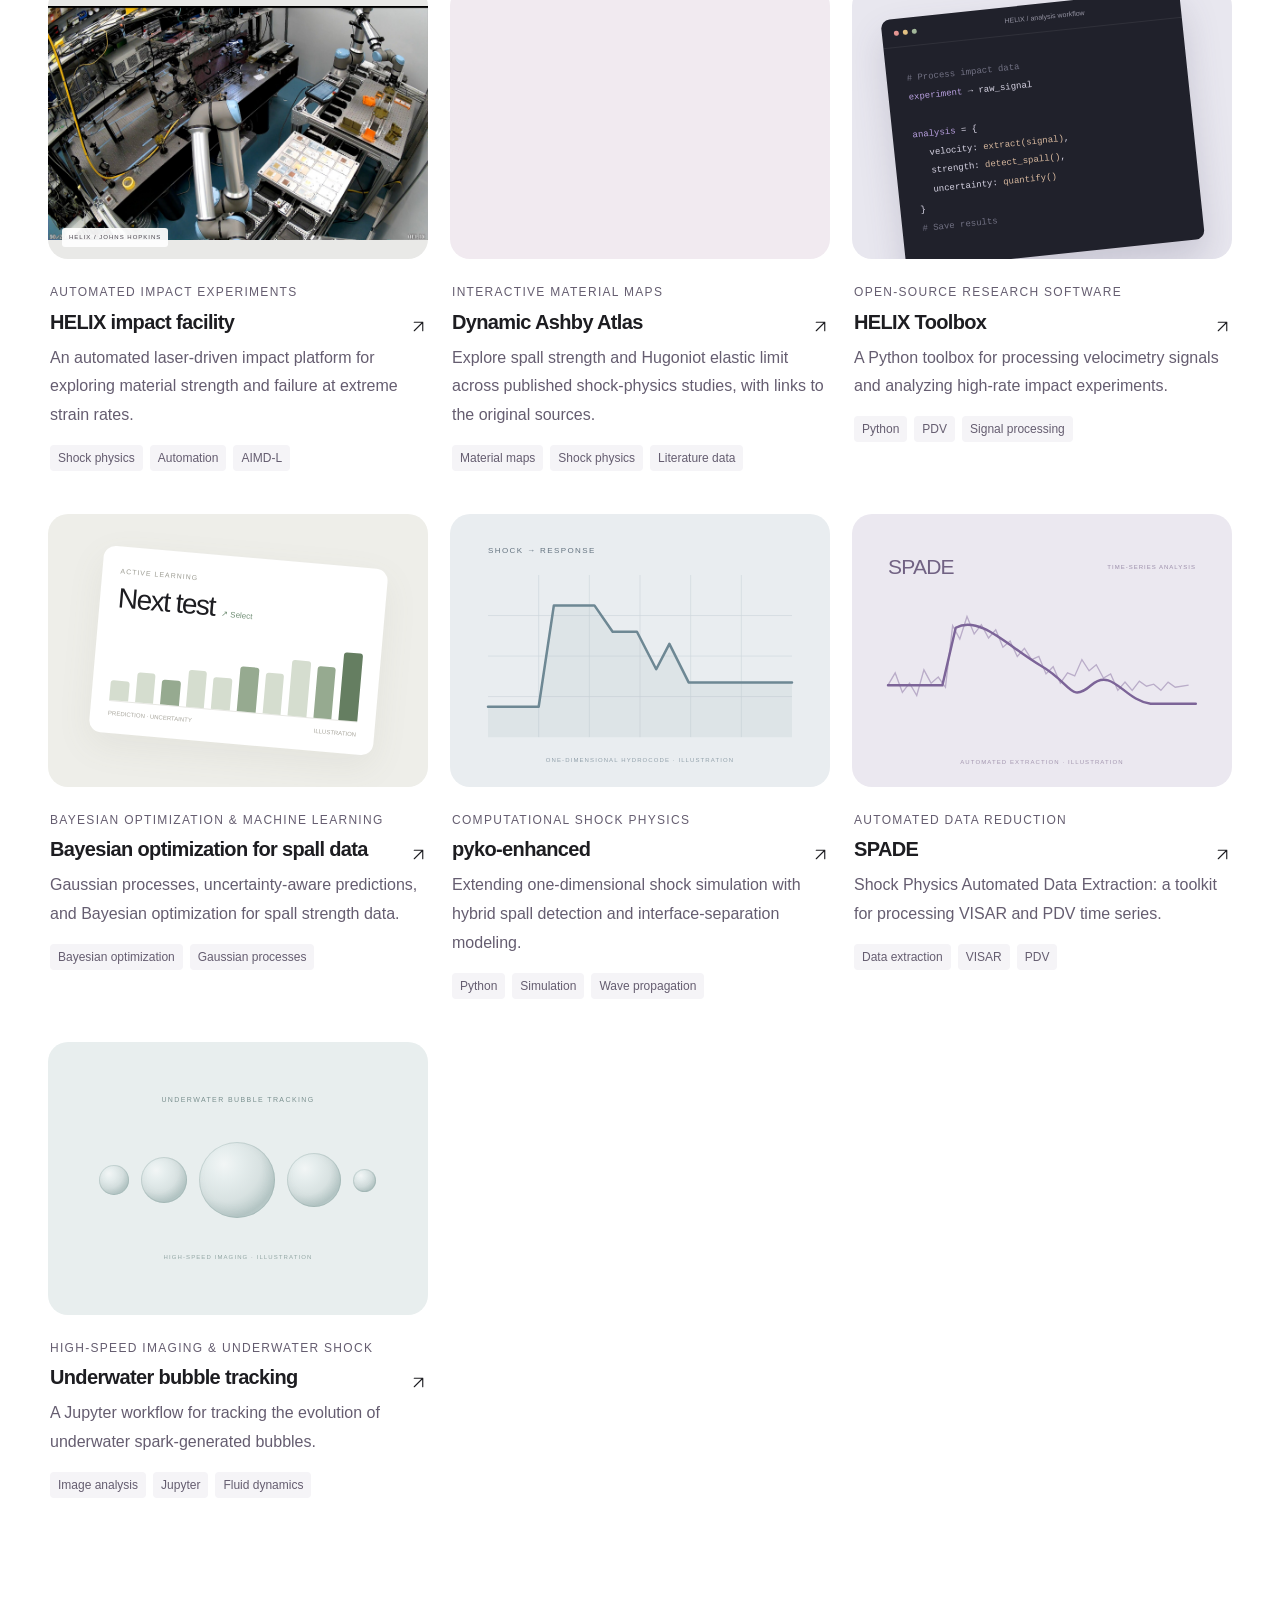
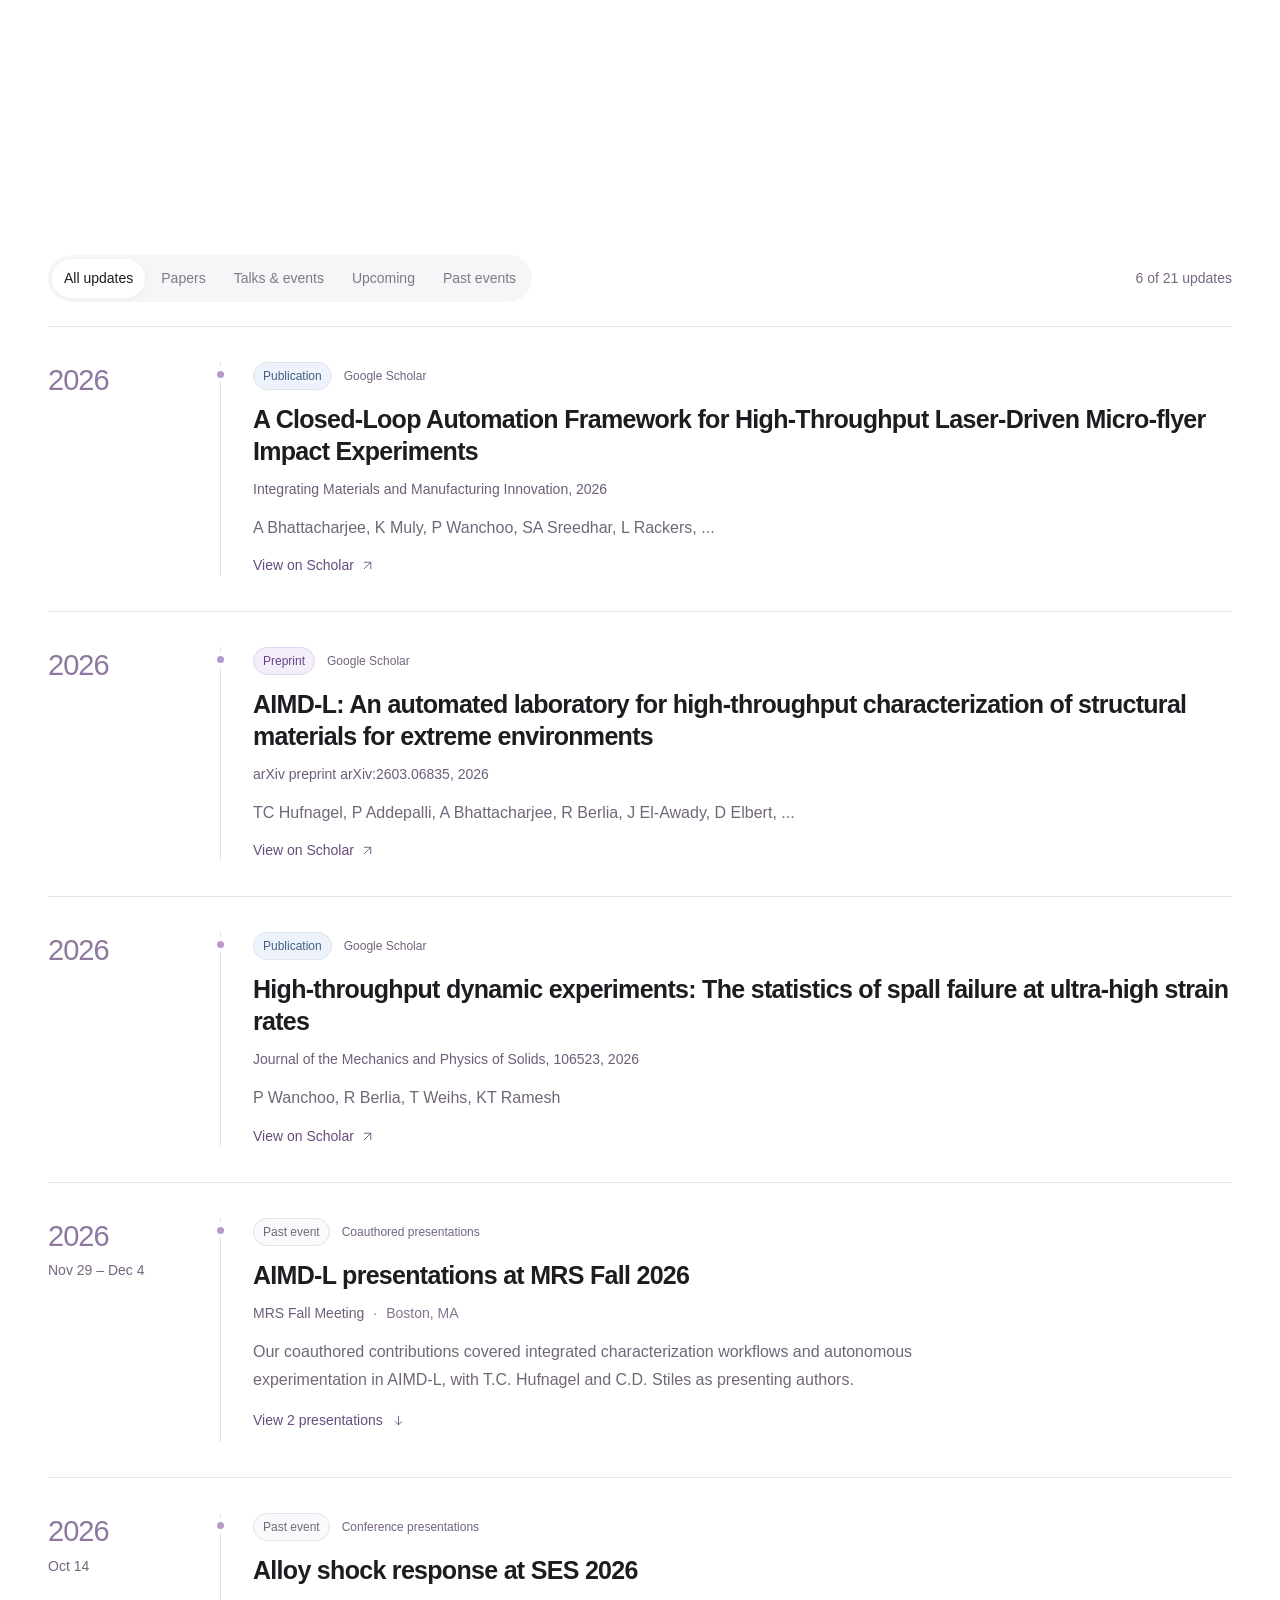
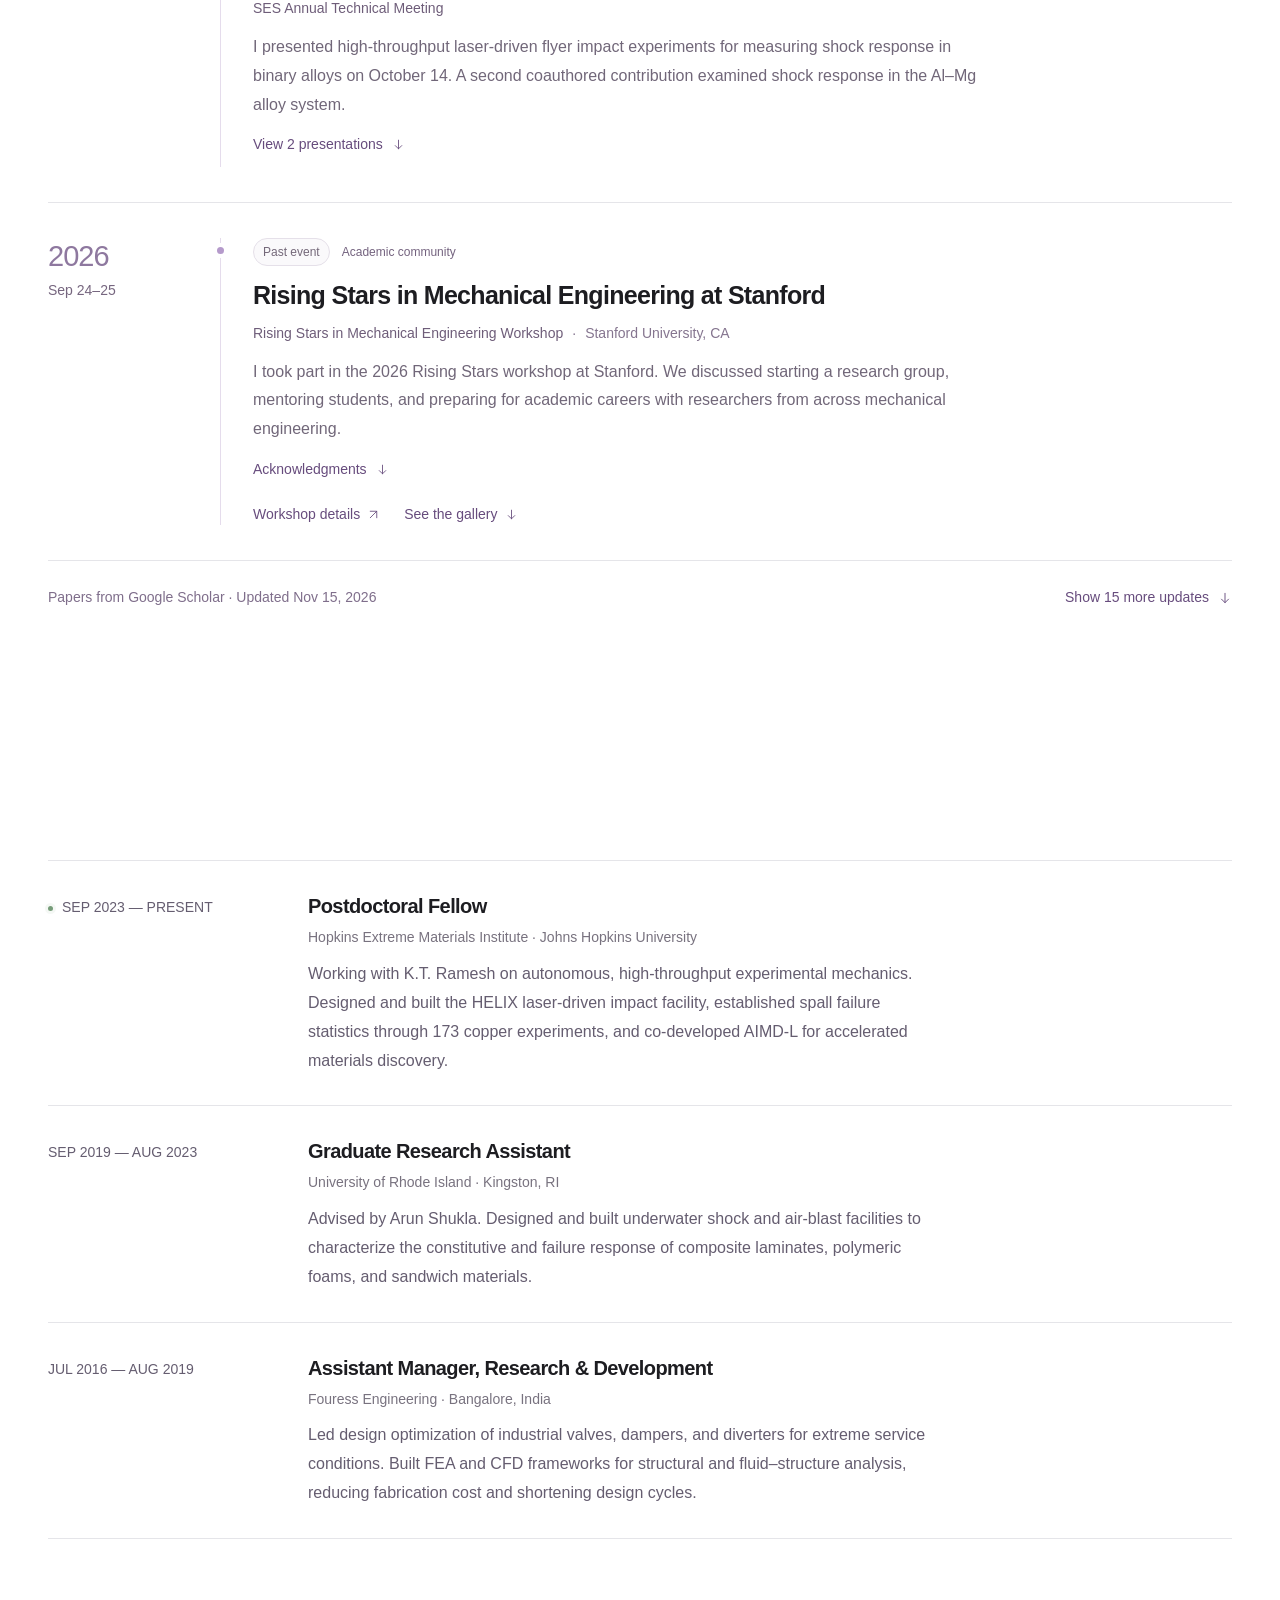
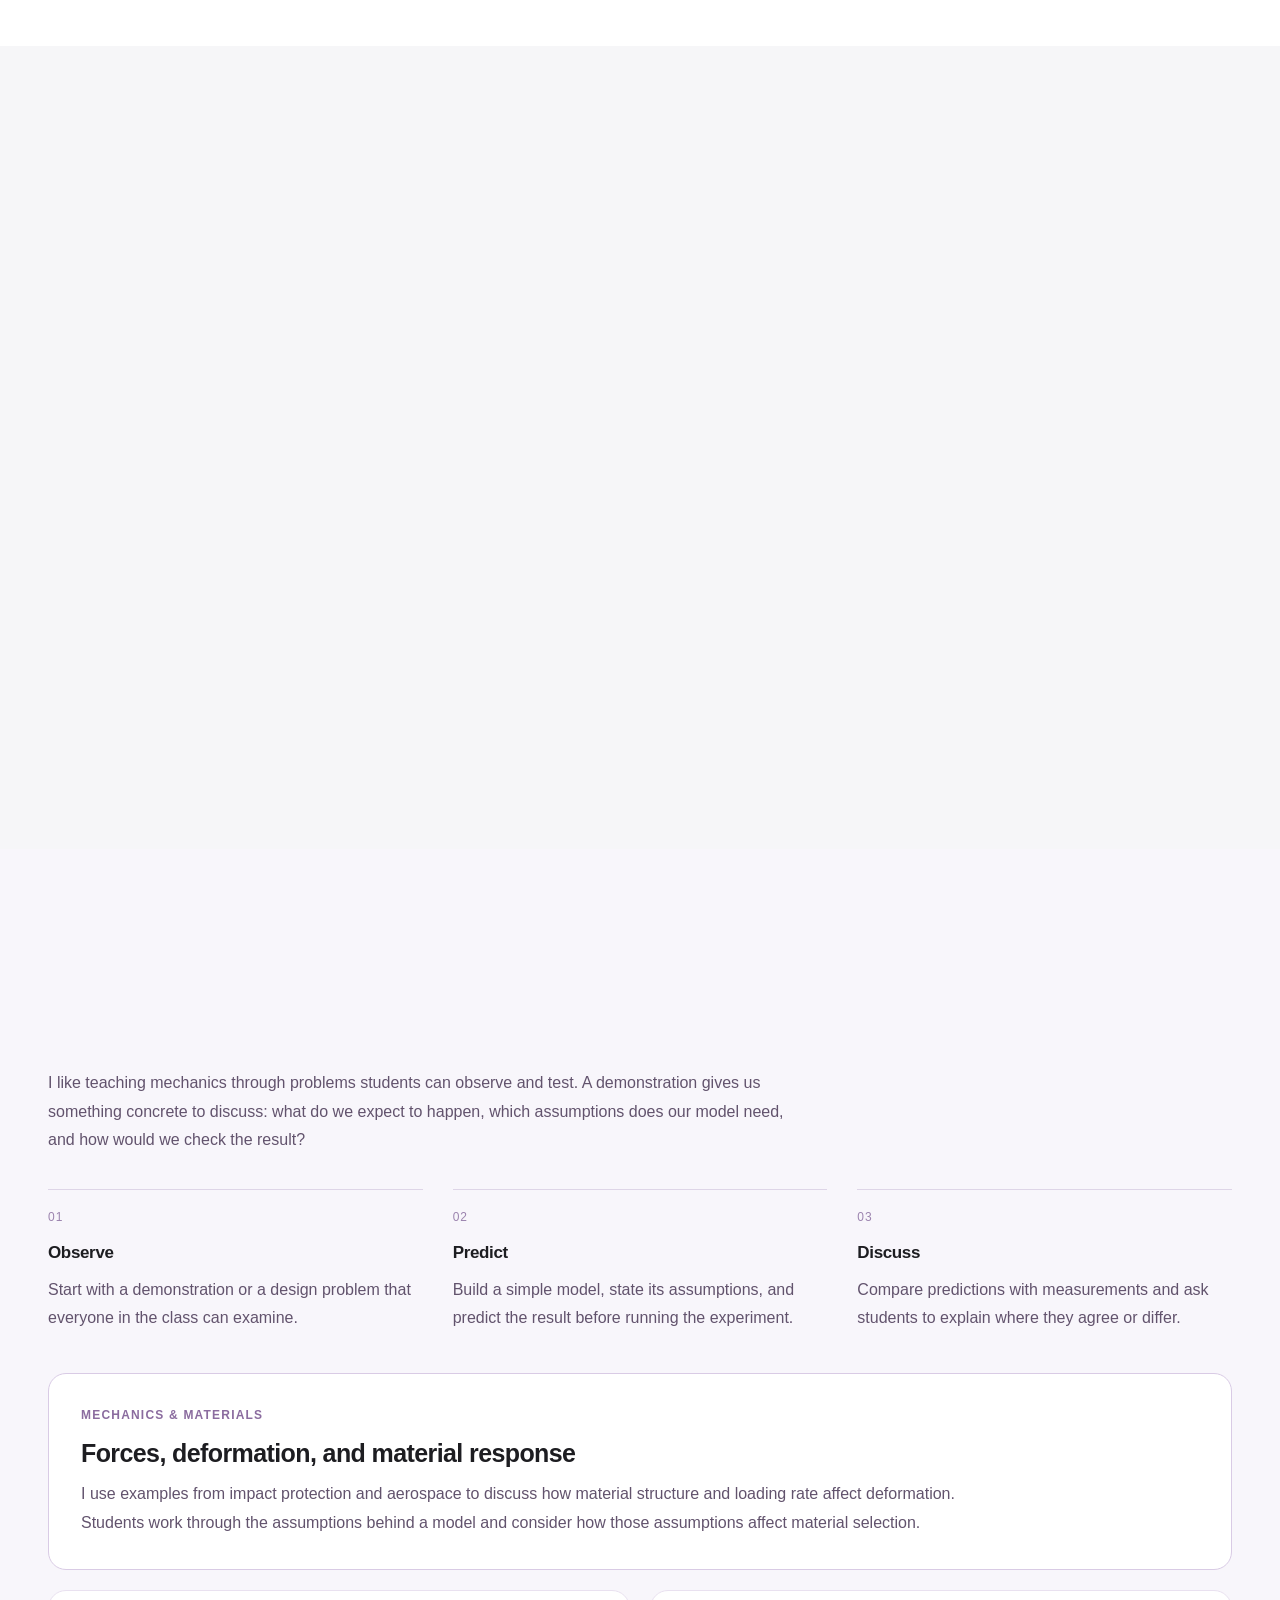
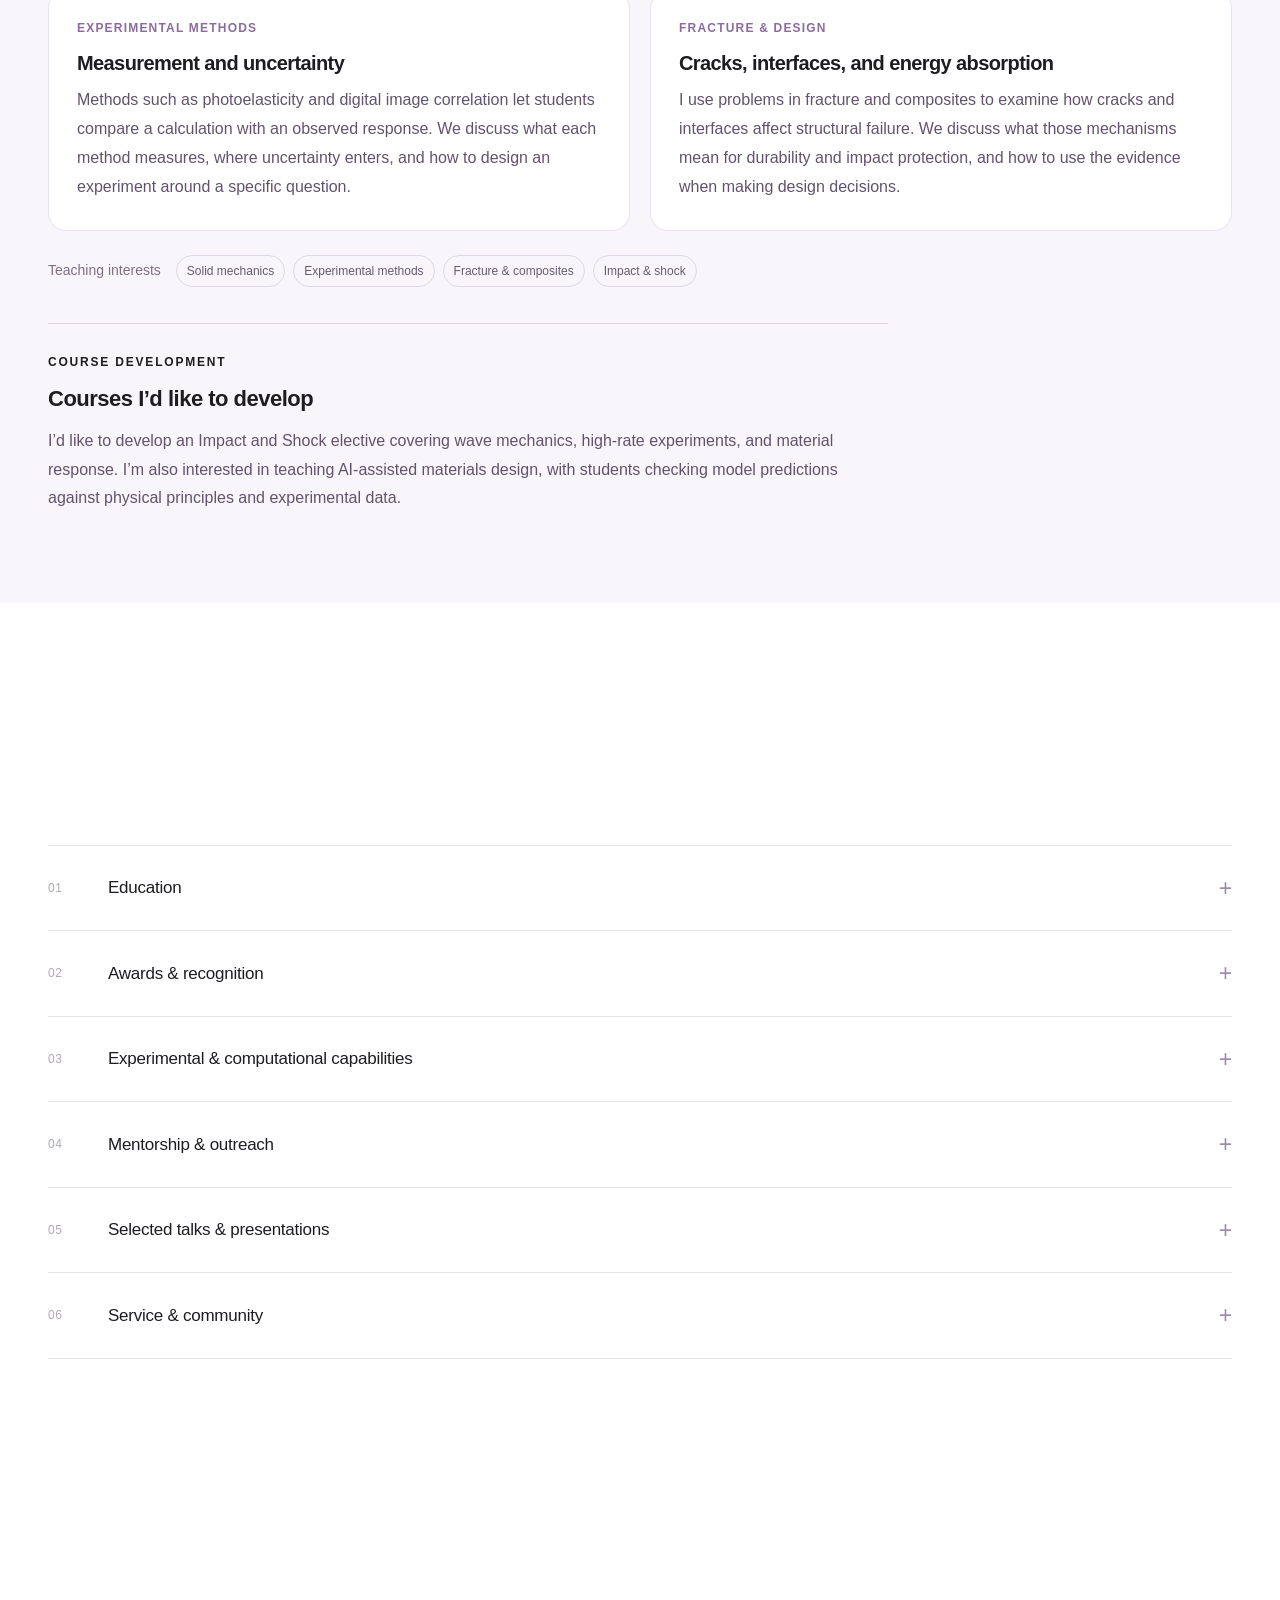
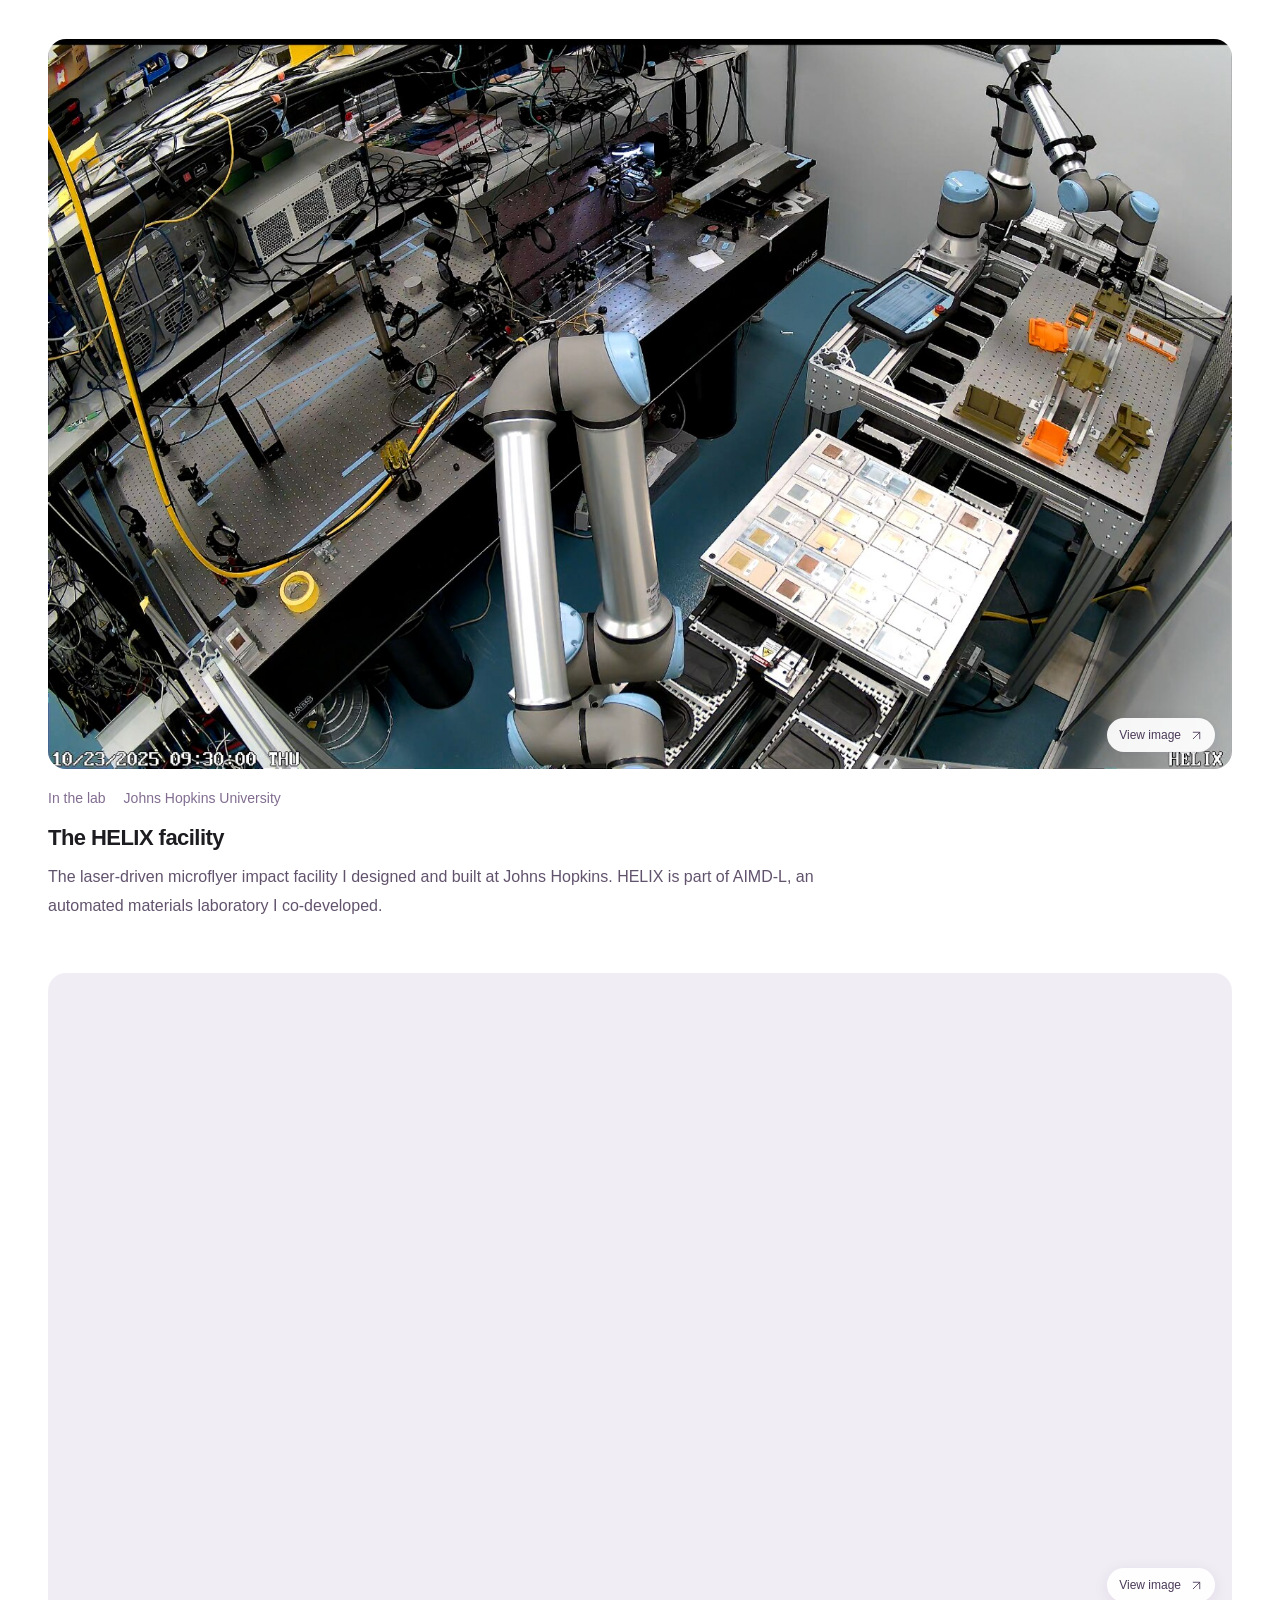
==== commit 2909310f: "Make research easier to explore and read" ====
--- a/index.html
+++ b/index.html
@@ -8,6 +8,7 @@
     <meta name="theme-color" content="#f8f8fa" />
     <meta name="description" content="Piyush Wanchoo studies materials under extreme conditions through experimental mechanics, high-throughput experiments, and data-driven discovery at Johns Hopkins." />
     <meta name="author" content="Piyush Wanchoo" />
+    <!-- Set this to your own https://ACCOUNT.goatcounter.com/count after signup. -->
     <meta property="og:site_name" content="Piyush Wanchoo" />
     <meta property="og:title" content="Piyush Wanchoo | Experimental Mechanics &amp; Materials Research" />
     <meta property="og:description" content="Extreme mechanics, high-throughput experiments, and data-driven materials discovery at Johns Hopkins University." />
@@ -55,8 +56,10 @@
     </script>
     <link rel="icon" href="./assets/favicon.svg" type="image/svg+xml" />
     <link rel="stylesheet" href="./styles.css" />
+    <link rel="stylesheet" href="./research-figures.css" />
     <script src="./content.js" defer></script>
     <script src="./scholar-data.js" defer></script>
+    <script src="./research-figures.js" defer></script>
     <script src="./app.js" defer></script>
     <script src="./hero-discovery.js" defer></script>
   </head>
@@ -66,9 +69,9 @@
       <nav class="nav shell" aria-label="Main navigation">
         <a class="wordmark" href="#home" aria-label="Piyush Wanchoo, home"><span class="monogram">pw<span>·</span></span><span class="wordmark-name" data-name>Piyush Wanchoo</span></a>
         <div class="nav-links" id="navigation">
-          <a href="#work" data-nav="work">Work</a>
           <a href="#research" data-nav="research">Research</a>
-          <a href="#news" data-nav="news">News</a>
+          <a href="#publications" data-nav="publications">Publications</a>
+          <a href="#work" data-nav="work">Tools &amp; facilities</a>
           <a href="#journey" data-nav="journey">Experience</a>
           <a href="#about" data-nav="about">About</a>
           <a href="#teaching" data-nav="teaching">Teaching</a>
@@ -85,7 +88,7 @@
           <p class="eyebrow hero-eyebrow"><span class="status-dot"></span><strong class="hero-name" data-name>Piyush Wanchoo</strong><span class="hero-affiliation">Johns Hopkins University</span></p>
           <h1 id="hero-title">Extreme mechanics<br /><span>and high-throughput experiments</span></h1>
           <p class="hero-description" data-hero-description>My research combines experimental mechanics and data-driven discovery to understand materials under extreme conditions. I’m a postdoctoral fellow at Johns Hopkins.</p>
-          <div class="hero-actions"><a class="button" href="#work">View my work <svg class="icon" aria-hidden="true"><use href="#arrow-down" /></svg></a><a class="text-link" href="#about">About me <svg class="icon" aria-hidden="true"><use href="#arrow-up-right" /></svg></a></div>
+          <div class="hero-actions"><a class="button" href="#research">Explore my research <svg class="icon" aria-hidden="true"><use href="#arrow-down" /></svg></a><a class="text-link" href="#publications">Publications <svg class="icon" aria-hidden="true"><use href="#arrow-up-right" /></svg></a></div>
         </div>
         <figure class="hero-discovery shell" id="hero-discovery" aria-labelledby="discovery-caption">
           <div class="discovery-flow">
@@ -149,19 +152,17 @@
       <div class="intro-strip shell"><p>Postdoctoral Fellow <span>· Hopkins Extreme Materials Institute</span></p><span class="intro-signature">Baltimore, Maryland <svg class="icon" aria-hidden="true"><use href="#sparkle" /></svg></span></div>
       <div class="metrics shell" id="metrics" aria-label="Research highlights"></div>
 
-      <section class="section shell" id="work" aria-labelledby="work-title">
-        <div class="section-top reveal"><div><p class="eyebrow">01 / SELECTED WORK</p><h2 id="work-title">Experiments<br /><span>and software</span></h2></div><div class="section-aside"><p>Experimental facilities and analysis tools<br />I build and contribute to.</p><a class="text-link" href="#projects" id="github-link" hidden>View GitHub profile <svg class="icon" aria-hidden="true"><use href="#arrow-up-right" /></svg></a></div></div>
-        <div class="project-controls reveal"><div class="filter-tabs" role="group" aria-label="Filter projects"><button type="button" class="filter active" data-filter="all" aria-pressed="true">All work</button><button type="button" class="filter" data-filter="code" aria-pressed="false">Software & tools</button><button type="button" class="filter" data-filter="experiments" aria-pressed="false">Experiments</button></div><span class="sample-label" id="sample-label" hidden>Illustrative projects</span></div>
-        <div class="projects-grid" id="projects" aria-live="polite"></div>
-      </section>
-
       <section class="research-section" id="research" aria-labelledby="research-title">
         <div class="research-inner shell">
-          <div class="research-copy reveal"><p class="eyebrow">02 / RESEARCH & PUBLICATIONS</p><h2 id="research-title">Strength, damage,<br /><span>and failure</span></h2><p class="research-description" data-research-description>I study how metals, composites, and foams respond to impact and shock. My current work combines automated experiments and statistical models to measure dynamic strength, explain failure, and choose which materials and loading conditions to test next.</p><a class="text-link light-link" href="#research-tabs">Explore research <svg class="icon" aria-hidden="true"><use href="#arrow-down" /></svg></a></div>
+          <div class="research-copy reveal"><p class="eyebrow">01 / RESEARCH &amp; PUBLICATIONS</p><h2 id="research-title">Strength, damage,<br /><span>and failure</span></h2><p class="research-description" data-research-description>I study how metals, composites, and foams respond to impact and shock. My current work combines automated experiments and statistical models to measure dynamic strength, explain failure, and choose which materials and loading conditions to test next.</p><a class="text-link light-link" href="#research-tabs">Browse studies <svg class="icon" aria-hidden="true"><use href="#arrow-down" /></svg></a></div>
           <div class="research-art" aria-hidden="true"><div class="orbital orbital-one"></div><div class="orbital orbital-two"></div><div class="orbital orbital-three"></div><div class="research-orb"></div><span class="orb-point point-one"></span><span class="orb-point point-two"></span><span class="orb-point point-three"></span><div class="art-label">IMPACT · SHOCK · MATERIAL FAILURE</div></div>
         </div>
-        <div class="research-vision shell"><p class="eyebrow">RESEARCH GOAL</p><h3 id="research-vision-title"></h3><p id="research-vision-description"></p><ol class="research-steps" id="research-steps"></ol></div>
-        <div class="research-tabs shell" id="research-tabs" role="tablist" aria-label="Explore research"><button type="button" id="research-tab-active" role="tab" tabindex="0" aria-selected="true" aria-controls="research-panel-active" data-research-tab="active">Postdoctoral research</button><button type="button" id="research-tab-past" role="tab" aria-selected="false" aria-controls="research-panel-past" tabindex="-1" data-research-tab="past">Ph.D. research</button><button type="button" id="research-tab-publications" role="tab" aria-selected="false" aria-controls="research-panel-publications" tabindex="-1" data-research-tab="publications">Publications</button></div>
+        <div class="research-overview shell" aria-labelledby="research-overview-title"><h3 id="research-overview-title"></h3><p id="research-overview-intro"></p><div class="research-directions" id="research-directions"></div></div>
+        <details class="research-vision shell"><summary>My research approach <svg class="icon" aria-hidden="true"><use href="#arrow-down" /></svg></summary><div class="research-vision-body"><h3 id="research-vision-title"></h3><p id="research-vision-description"></p><ol class="research-steps" id="research-steps"></ol></div></details>
+        <div class="research-navigation">
+          <div class="research-tabs shell" id="research-tabs" role="tablist" aria-label="Explore research"><button type="button" id="research-tab-active" role="tab" tabindex="0" aria-selected="true" aria-controls="research-panel-active" data-research-tab="active">Postdoctoral<span class="tab-descriptor"> research</span></button><button type="button" id="research-tab-past" role="tab" aria-selected="false" aria-controls="research-panel-past" tabindex="-1" data-research-tab="past">Ph.D.<span class="tab-descriptor"> research</span></button><button type="button" id="research-tab-publications" role="tab" aria-selected="false" aria-controls="research-panel-publications" tabindex="-1" data-research-tab="publications">Publications</button></div>
+          <div class="research-location shell"><a href="#research">Research overview <svg class="icon" aria-hidden="true"><use href="#arrow-up-right" /></svg></a><label id="research-topic-label" for="research-topic">Jump to topic <select id="research-topic"></select></label></div>
+        </div>
         <div class="research-panel shell" id="research-panel-active" role="tabpanel" aria-labelledby="research-tab-active" tabindex="0">
           <div class="research-panel-heading"><p class="eyebrow">POSTDOCTORAL RESEARCH</p><p>Johns Hopkins University · Working with K.T. Ramesh · 2023–present</p></div>
           <div class="research-intro"><h3>Measuring failure.<br /><span>Automating discovery.</span></h3><p>My postdoctoral work connects experiments on material failure with the tools needed to repeat those measurements at scale. The studies below examine copper spall, automated impact testing, and an integrated materials laboratory. Published journal and conference papers appear alongside the AIMD-L preprint, which is labeled separately.</p></div>
@@ -175,10 +176,18 @@
           <div class="research-studies" id="past-research"></div>
         </div>
         <div class="research-panel" id="research-panel-publications" role="tabpanel" aria-labelledby="research-tab-publications" tabindex="0" hidden>
+          <div class="publication-heading shell" id="publications" tabindex="-1"><p class="eyebrow">PUBLICATIONS</p><h3>Find a paper</h3><p>Start with selected papers, or browse the complete journal, conference, and Scholar lists. Open “Results &amp; significance” for a plain-language explanation.</p></div>
           <div class="publication-toolbar shell"><div class="filter-tabs publication-tabs" role="group" aria-label="Filter publications"><button class="filter active" type="button" data-paper-filter="selected" aria-pressed="true">Selected papers</button><button class="filter" type="button" data-paper-filter="all" aria-pressed="false">Journal articles (14)</button><button class="filter" type="button" data-paper-filter="scholar" aria-pressed="false" hidden>Google Scholar</button><button class="filter" type="button" data-paper-filter="conference" aria-pressed="false">Conference papers (1)</button><button class="filter" type="button" data-paper-filter="progress" aria-pressed="false">Preprints & in progress</button></div><span class="scholar-metrics" id="scholar-metrics">h-index 9 · i10-index 9 <span> / SEP 2026</span></span></div>
-          <div class="publications shell" id="publications" aria-live="polite"></div>
+          <div class="publication-search-controls shell"><label for="publication-search">Search papers<input id="publication-search" type="search" placeholder="Title, author, topic, or journal" autocomplete="off" /></label><label for="publication-year">Year<select id="publication-year"><option value="">All years</option></select></label><label for="publication-topic">Topic<select id="publication-topic"><option value="">All topics</option></select></label><button class="text-link" type="button" id="publication-reset">Clear filters</button><p id="publication-count" role="status" aria-live="polite"></p></div>
+          <div class="publications shell" id="publication-results"></div>
           <div class="publications-bottom shell"><a class="text-link light-link" href="https://scholar.google.com/citations?user=L0GoOBAAAAAJ&amp;hl=en&amp;oi=ao" target="_blank" rel="noopener noreferrer" id="scholar-link">View on Google Scholar <svg class="icon" aria-hidden="true"><use href="#arrow-up-right" /></svg></a><span id="publication-source-note">Curated bibliography: September 2026 CV and verified postdoctoral publication updates</span></div>
         </div>
+      </section>
+
+      <section class="section shell" id="work" aria-labelledby="work-title">
+        <div class="section-top reveal"><div><p class="eyebrow">02 / TOOLS &amp; FACILITIES</p><h2 id="work-title">Tools &amp; facilities</h2></div><div class="section-aside"><p>Experimental facilities and analysis tools<br />I build and contribute to.</p><a class="text-link" href="#projects" id="github-link" hidden>View GitHub profile <svg class="icon" aria-hidden="true"><use href="#arrow-up-right" /></svg></a></div></div>
+        <div class="project-controls reveal"><div class="filter-tabs" role="group" aria-label="Filter projects"><button type="button" class="filter active" data-filter="all" aria-pressed="true">All tools &amp; facilities</button><button type="button" class="filter" data-filter="code" aria-pressed="false">Software & tools</button><button type="button" class="filter" data-filter="experiments" aria-pressed="false">Experiments</button></div><span class="sample-label" id="sample-label" hidden>Illustrative projects</span></div>
+        <div class="projects-grid" id="projects" aria-live="polite"></div>
       </section>
 
       <section class="section shell news-section" id="news" aria-labelledby="news-title">
--- a/styles.css
+++ b/styles.css
@@ -482,3 +482,110 @@
   .research-tabs>button{font-size:var(--text-small);padding:13px 0}
   .news-bottom{flex-wrap:wrap}
 }
+
+/* Research overview and progressively expanded study details. */
+.nav-links{gap:22px;margin-left:auto}
+.nav-links a{font-size:.875rem}
+.research-section{overflow:clip;padding-top:64px}
+.research-inner{min-height:230px}
+.research-art{height:260px}
+.research-copy h2{font-size:clamp(2.5rem,4vw,3.75rem)}
+.research-description{max-width:660px}
+.research-overview{margin-top:34px}
+.research-overview>h3{font-size:1.5rem;font-weight:500;letter-spacing:-.5px;margin:0 0 12px}
+#research-overview-intro{font-size:1rem;line-height:1.8;max-width:850px;color:#c7bfce;margin:0 0 28px}
+.research-directions{display:grid;grid-template-columns:repeat(3,minmax(0,1fr));gap:20px}
+.research-direction{display:flex;flex-direction:column;min-width:0;padding:26px;border:1px solid #ffffff26;border-radius:18px;background:#ffffff04}
+.research-direction>.eyebrow{font-size:.6875rem;letter-spacing:1.2px;line-height:1.7;color:#cbb7de;min-height:38px;margin-bottom:14px}
+.research-direction>h4{font-size:1.4rem;line-height:1.35;font-weight:500;letter-spacing:-.4px;margin:0 0 16px}
+.research-direction>p:not(.eyebrow){font-size:1rem;line-height:1.75;color:#c7bfce;margin:0 0 22px}
+.research-direction>.direction-finding{padding-top:18px;border-top:1px solid #ffffff20}
+.direction-finding>strong{display:block;font-size:.75rem;color:#e4d4f0;margin-bottom:6px}
+.research-direction>.text-link{margin-top:auto;line-height:1.6}
+.research-vision{margin-top:26px;padding-top:0}
+.research-vision>summary{display:flex;align-items:center;gap:14px;font-size:1rem;color:#d8c8e6;padding:20px 0;cursor:pointer;list-style:none}
+.research-vision>summary::-webkit-details-marker,.paper-story>summary::-webkit-details-marker{display:none}
+.research-vision[open]>summary .icon,.paper-story[open]>summary .icon{transform:rotate(180deg)}
+.research-vision-body{padding:6px 0 24px}
+.research-vision-body>h3{font-size:1.5rem;font-weight:500;margin:0 0 14px}
+#research-vision-description{max-width:880px}
+.research-navigation{position:sticky;top:78px;z-index:20;margin-top:24px;margin-bottom:30px;background:#1c1d22;border-top:1px solid #ffffff26;border-bottom:1px solid #ffffff26;box-shadow:0 10px 18px #10111538}
+.research-tabs{margin-top:0;border-bottom:1px solid #ffffff20;scroll-margin-top:90px;gap:32px}
+.research-tabs>button{padding:14px 0;font-size:.9375rem}
+.research-location{display:flex;align-items:center;justify-content:space-between;gap:16px;min-height:48px;padding-block:6px}
+.research-location>a,.paper-return>a{display:inline-flex;align-items:center;gap:8px;color:#d1bce2;font-size:.8125rem;line-height:1.5;text-decoration:underline;text-underline-offset:4px}
+.research-location .icon,.paper-return .icon{width:12px;height:12px}
+.research-location>label{display:flex;align-items:center;white-space:nowrap;gap:12px;font-size:.8125rem;color:#bdb1c8;min-width:0}
+.research-location select{max-width:320px;width:100%;min-width:0;font:inherit;padding:6px 28px 6px 10px;border:1px solid #6c5d78;border-radius:6px;background:#27252d;color:#eee5f5;color-scheme:dark}
+.research-location>label[hidden]{display:none}
+.research-theme,.research-paper,.research-study,.publication-heading,.research-panel{scroll-margin-top:112px}
+.research-paper-header{margin-bottom:12px}
+.research-paper h4{font-size:clamp(1.3rem,2vw,1.65rem);line-height:1.4;max-width:960px}
+.paper-teaser{font-size:1rem;line-height:1.8;color:#c7bfce;max-width:980px;margin:0 0 16px}
+.paper-takeaway{font-size:1rem;line-height:1.75;color:#e2d7eb;padding:14px 18px;margin:0 0 18px;border-left:2px solid #a284bd;background:#ffffff04}
+.paper-takeaway>strong{display:block;color:#d6bce9;font-size:.75rem;letter-spacing:.3px;margin-bottom:4px}
+.paper-story{border-top:1px solid #ffffff20}
+.paper-story>summary{display:flex;align-items:center;justify-content:space-between;gap:20px;color:#dcc8ec;cursor:pointer;padding:16px 0 0;list-style:none;font-size:.9375rem;line-height:1.6}
+.paper-story>summary>.icon{width:16px;height:16px;flex-shrink:0;transition:transform .15s}
+.paper-story-hint{color:#bdb1c8;font-size:.875rem}
+.paper-story-body{padding-top:28px}
+.paper-story-body>.paper-highlight{display:flex;align-items:center;gap:20px;margin:0 0 24px;padding:0;border:0}
+.paper-story-body>.paper-highlight strong{font-size:2.2rem;flex-shrink:0;margin:0}
+.paper-story-body>.paper-highlight>span{max-width:340px;font-size:.875rem}
+.paper-contribution{font-size:1rem;line-height:1.8;color:#c7bfce;padding:18px 20px;border:1px solid #ffffff24;border-radius:10px;margin:22px 0}
+.paper-contribution>strong{color:#e1cdee}
+.paper-return{display:flex;gap:24px;flex-wrap:wrap;border-top:1px solid #ffffff20;padding-top:20px;margin-top:24px}
+.publication-heading{margin-top:34px}
+.publication-heading>h3{font-size:2rem;font-weight:500;letter-spacing:-.7px;margin:0 0 14px}
+.publication-heading>p:last-child{font-size:1rem;line-height:1.8;max-width:850px;color:#c7bfce}
+.publication-search-controls{display:grid;grid-template-columns:minmax(220px,2fr) minmax(110px,.7fr) minmax(170px,1.3fr) auto;gap:18px;align-items:end;margin-top:24px}
+.publication-search-controls>label{display:flex;flex-direction:column;gap:8px;color:#c7bfce;font-size:.875rem;min-width:0}
+.publication-search-controls input,.publication-search-controls select{width:100%;min-width:0;background:#29262f;border:1px solid #746280;border-radius:8px;color:#fff;font:inherit;font-size:1rem;padding:11px 12px;min-height:46px;color-scheme:dark}
+.publication-search-controls input::placeholder{color:#b4a8bf;opacity:1}
+.publication-search-controls>.text-link{color:#d6bce9;min-height:46px;justify-content:center;white-space:nowrap}
+#publication-count{grid-column:1/-1;color:#bdb1c8;font-size:.875rem;margin:0}
+.publications{margin-top:22px}
+.publication-empty{padding:30px 0}
+@media(max-width:1200px) and (min-width:1051px){.nav-links{gap:14px}.nav-links a{font-size:.8125rem}.nav{gap:18px}.wordmark-name{font-size:.8125rem}}
+@media(max-width:1050px){.research-navigation{top:66px}.nav-links{margin-left:0}.nav-links a{font-size:1rem}}
+@media(max-width:900px){
+  .research-directions{grid-template-columns:1fr}
+  .research-direction{display:grid;grid-template-columns:minmax(0,1.3fr) minmax(0,1fr);column-gap:28px;padding:24px}
+  .research-direction>.eyebrow,.research-direction>h4{grid-column:1;min-height:0}
+  .research-direction>.eyebrow{margin-bottom:10px}
+  .research-direction>p:not(.eyebrow){grid-column:1;margin-bottom:16px}
+  .research-direction>.direction-finding{grid-column:2;grid-row:1/4;border-top:0;border-left:1px solid #ffffff20;padding:0 0 0 24px}
+  .research-direction>.text-link{grid-column:2}
+  .publication-search-controls{grid-template-columns:minmax(0,1fr) minmax(0,1fr)}
+}
+@media(max-width:600px){
+  .research-section{padding-top:40px}
+  .research-inner{display:block;min-height:0}
+  .research-art{display:none}
+  .research-overview{margin-top:32px}
+  .research-direction{display:block;padding:22px}
+  .research-direction>h4{font-size:1.3rem}
+  .research-direction>.direction-finding{padding:16px 0 0;border-left:0;border-top:1px solid #ffffff20}
+  .research-direction>.text-link{margin-top:4px}
+  .research-navigation{margin-top:10px;margin-bottom:26px}
+  .research-tabs{gap:0;justify-content:space-between;flex-wrap:nowrap}
+  .research-tabs>button{font-size:.8125rem;padding:12px 0}
+  .research-location{gap:10px;min-height:48px}
+  .research-location>a{font-size:.75rem;white-space:nowrap}
+  .research-location>label{font-size:0;gap:0;max-width:58%}
+  .research-location select{font-size:.8125rem;padding:7px 20px 7px 7px}
+  .research-theme,.research-paper,.research-study,.publication-heading,.research-panel{scroll-margin-top:84px}
+  .research-theme-nav{gap:12px;padding-block:16px;margin-bottom:28px}
+  .research-theme-nav a{font-size:.8125rem}
+  .research-paper{padding:22px 20px}
+  .paper-story>summary{font-size:.875rem;gap:10px}
+  .paper-story-hint{font-size:.75rem}
+  .paper-story-body>.paper-highlight{align-items:flex-start;flex-direction:column;gap:8px}
+  .publication-search-controls{gap:16px 12px}
+  .publication-search-controls>label:first-child{grid-column:1/-1}
+  .publication-search-controls>.text-link{justify-self:start;min-height:36px}
+  #publication-count{grid-column:2;align-self:center;font-size:.8125rem;text-align:right}
+}
+@media(prefers-reduced-motion:reduce){.paper-story>summary>.icon{transition:none}}
+
+@media(max-width:600px){.research-tabs .tab-descriptor{display:none}}
--- a/research-figures.css
+++ b/research-figures.css
@@ -0,0 +1,15 @@
+.research-figure-tools{display:flex;align-items:center;gap:8px;flex-wrap:wrap;margin-top:22px}
+.research-figure-control{display:inline-flex;align-items:center;justify-content:center;min-width:44px;min-height:44px;padding:8px 13px;border:1px solid #d9d5de;border-radius:9px;background:#fff;color:#27212e;font-size:16px;font-weight:500;line-height:1.2}
+.research-figure-control:hover:enabled{background:#f0eaf7;border-color:#a38bbf}
+.research-figure-control:disabled{opacity:.4}
+.research-figure-control:focus-visible{outline:3px solid #7b58b6;outline-offset:3px}
+.research-figure-zoom{min-width:54px;margin-left:3px;color:#6b6273;font-size:13px;font-variant-numeric:tabular-nums}
+.detail-dialog .research-figure-lightbox .research-figure-help{max-width:760px;margin:10px 0 12px;color:#6b6273;font-size:13px;line-height:1.7}
+.research-figure-viewport{position:relative;width:100%;height:min(60dvh,650px);min-height:220px;overflow:auto;overscroll-behavior:contain;border:1px solid #e3dfe7;border-radius:10px;background:#fff;touch-action:pan-y pinch-zoom;-webkit-overflow-scrolling:touch;scrollbar-gutter:stable}
+.research-figure-viewport:focus-visible{outline:3px solid #7b58b6;outline-offset:3px}
+.research-figure-viewport.is-zoomed{cursor:grab;touch-action:none}
+.research-figure-viewport.is-dragging{cursor:grabbing;user-select:none}
+.research-figure-canvas{display:grid;place-items:center;min-width:100%;min-height:100%}
+.research-figure-canvas>img{display:block;max-width:none;max-height:none;margin:0;background:#fff;user-select:none;-webkit-user-select:none;-webkit-user-drag:none}
+.research-figure-loading{position:absolute;inset:0;display:flex;align-items:center;justify-content:center;margin:0;padding:24px;background:#fff;color:#6b6273;text-align:center;font-size:13px}
+@media(max-width:700px){.research-figure-viewport{height:54dvh;min-height:220px}.research-figure-tools{gap:7px}}
